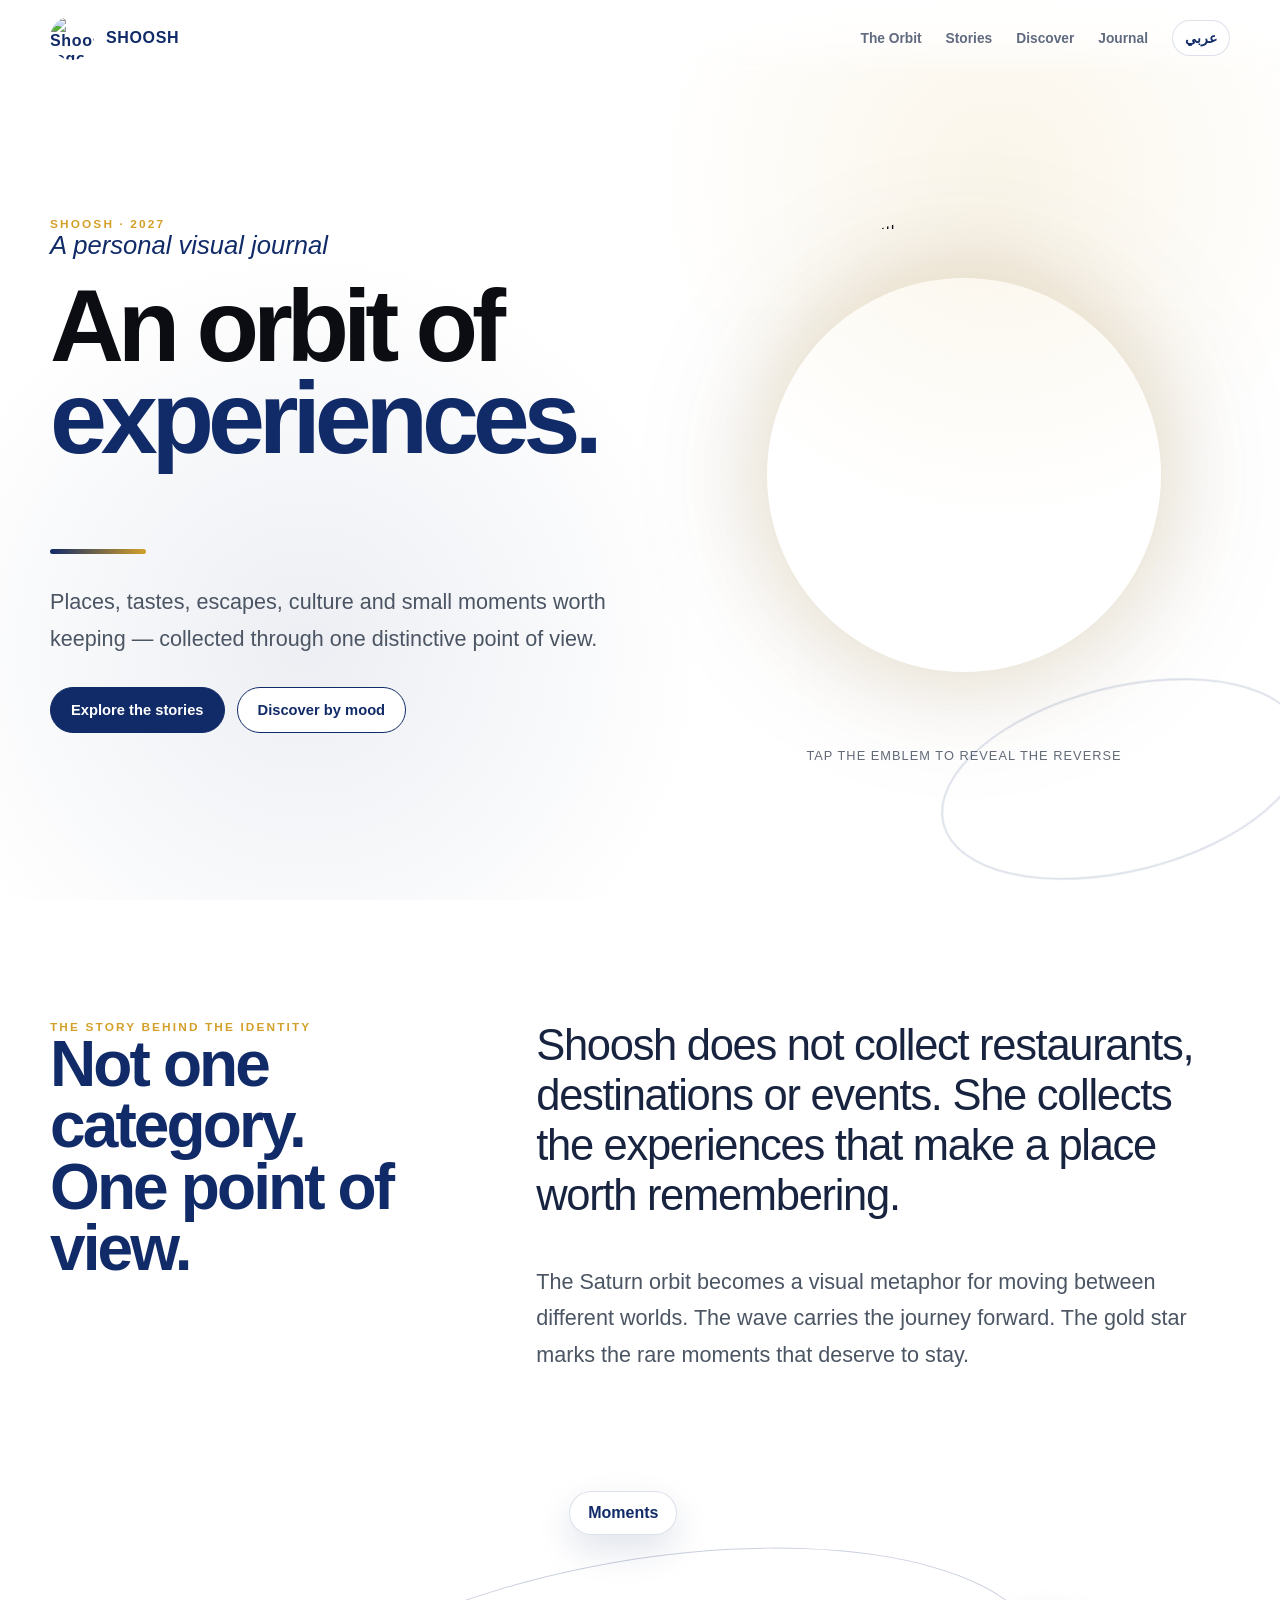
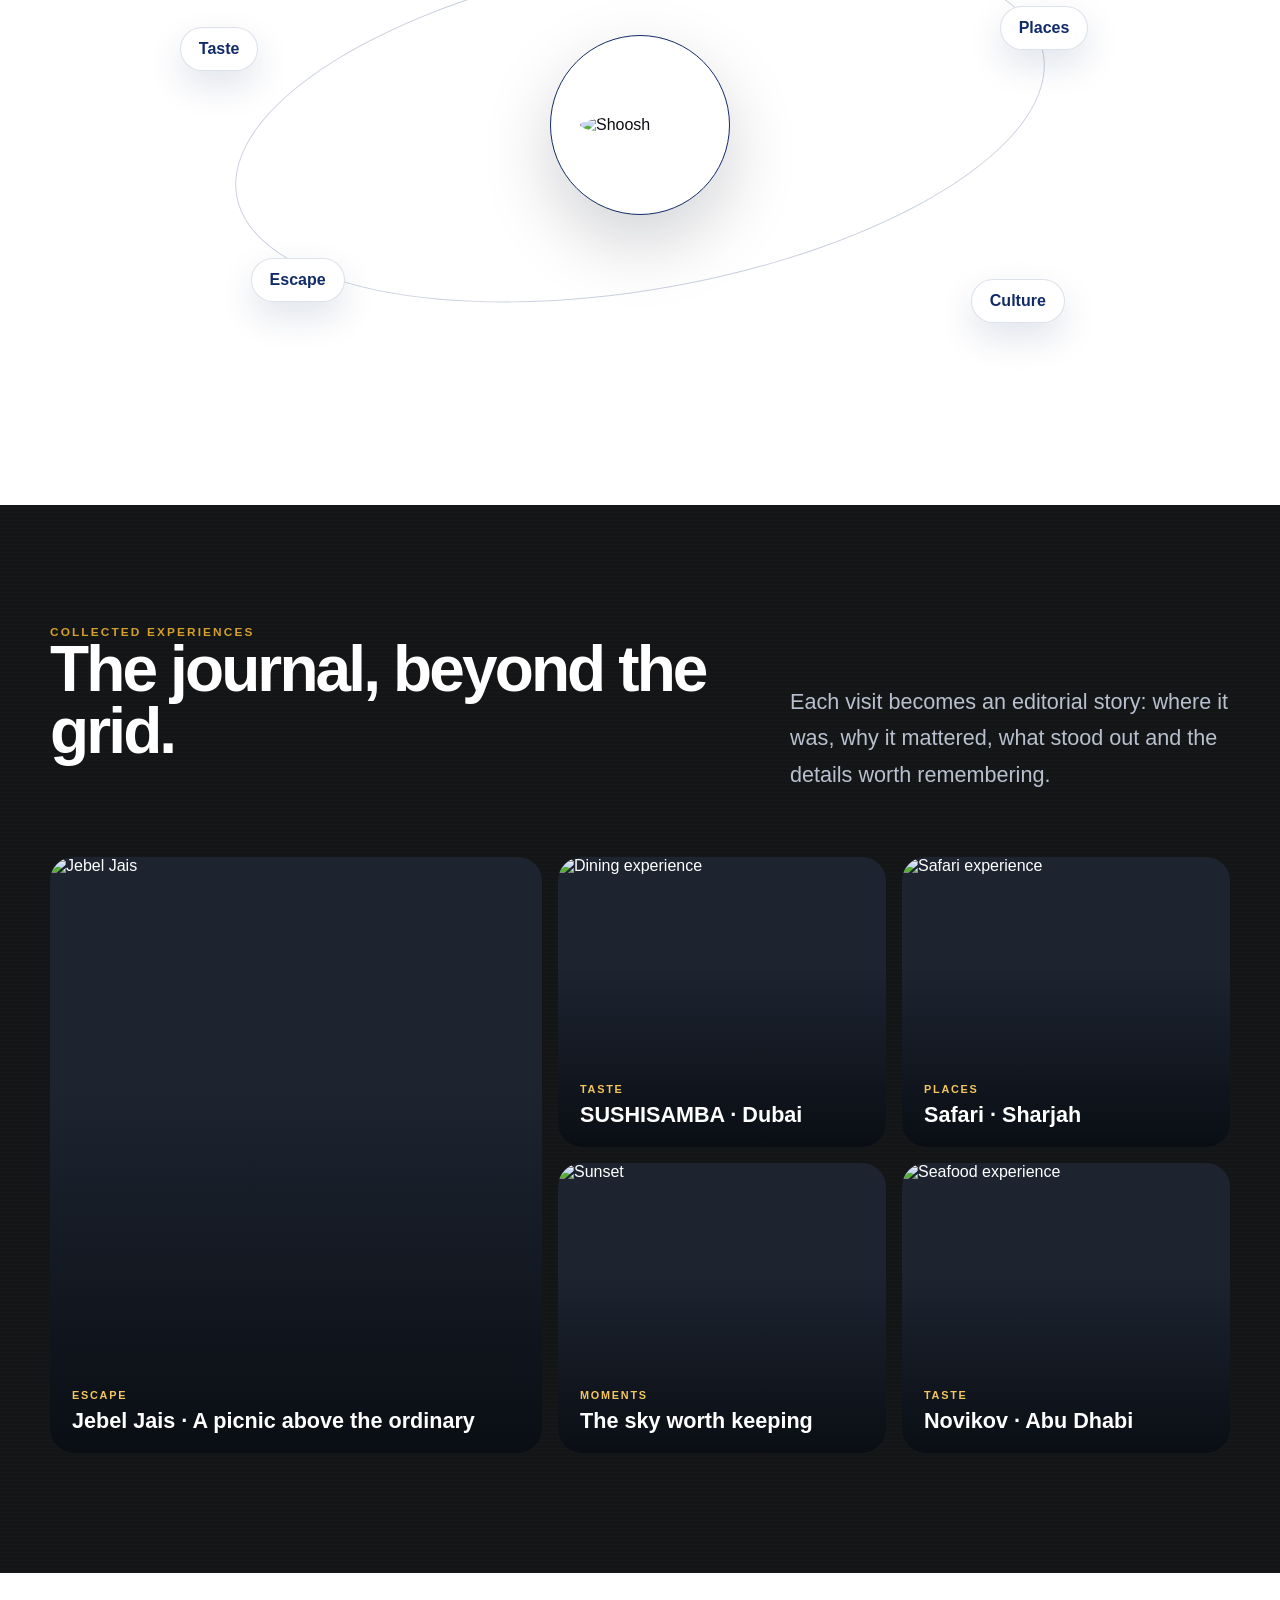
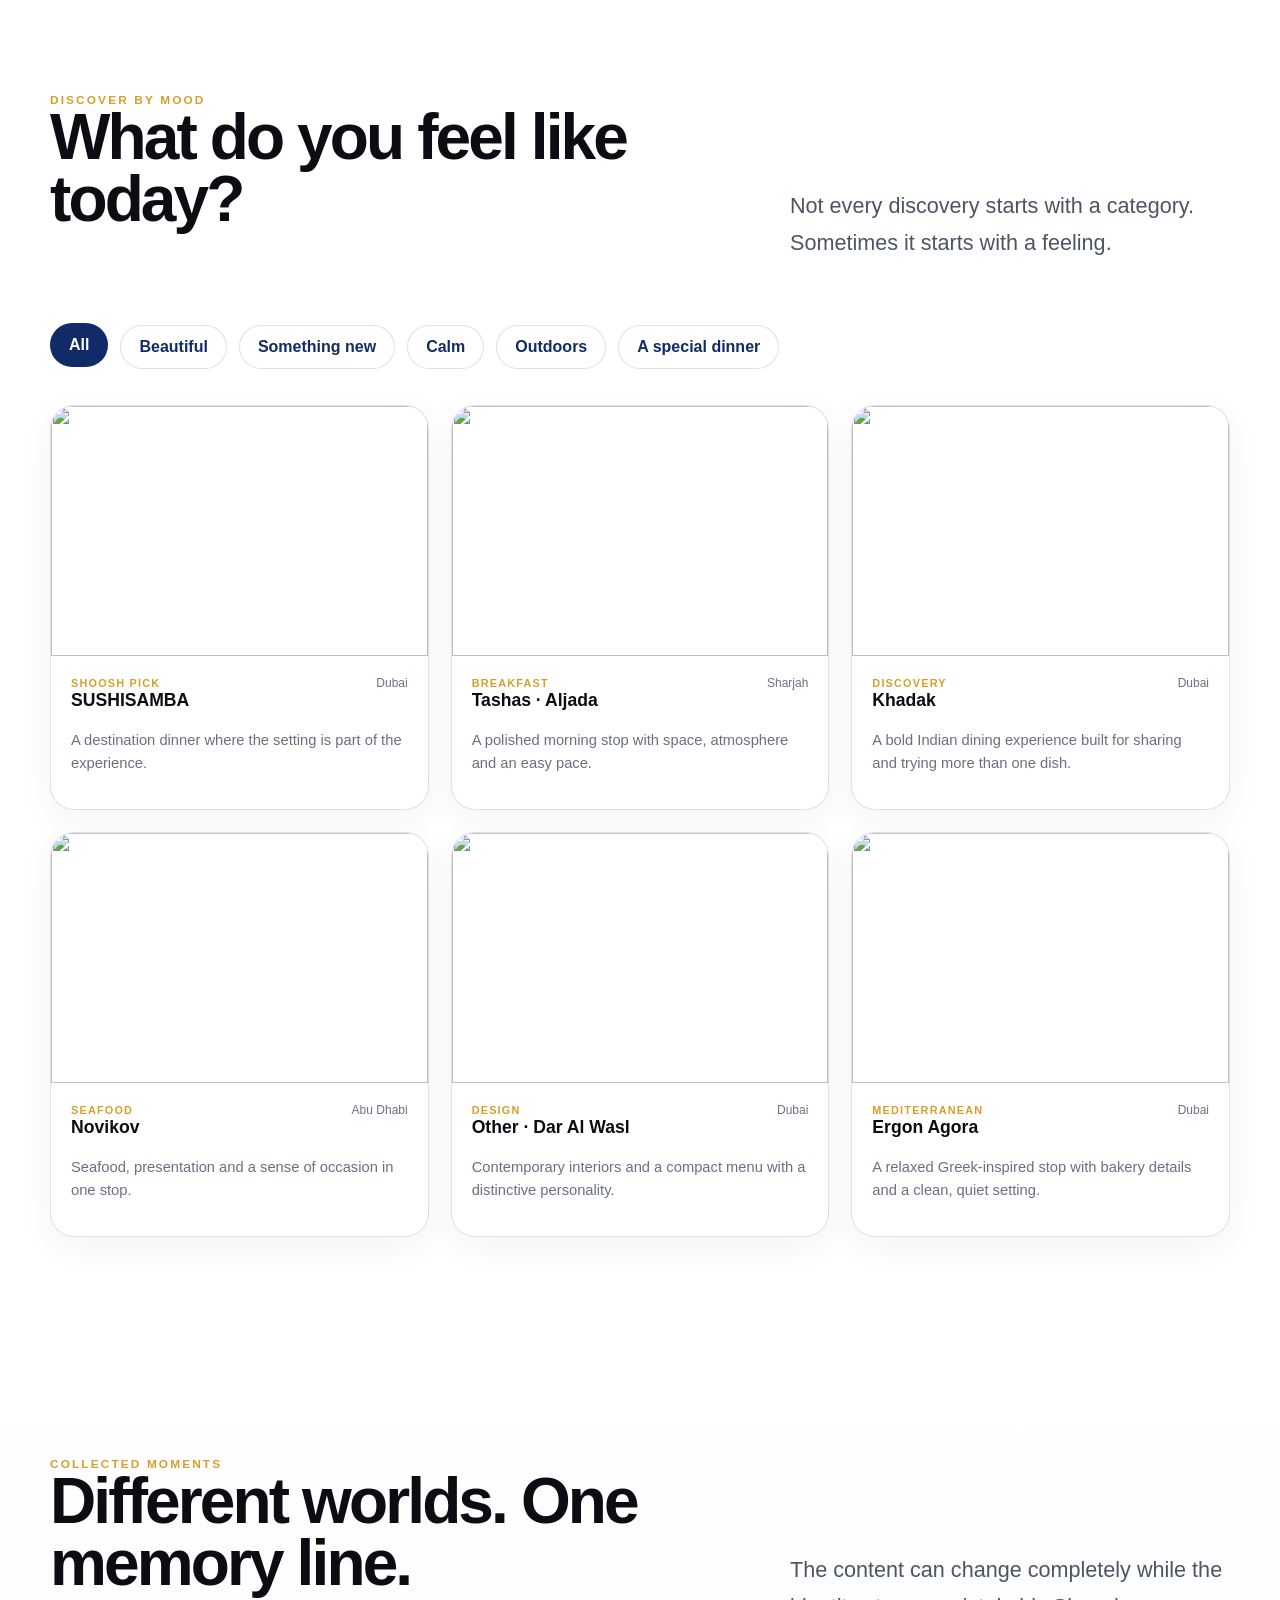
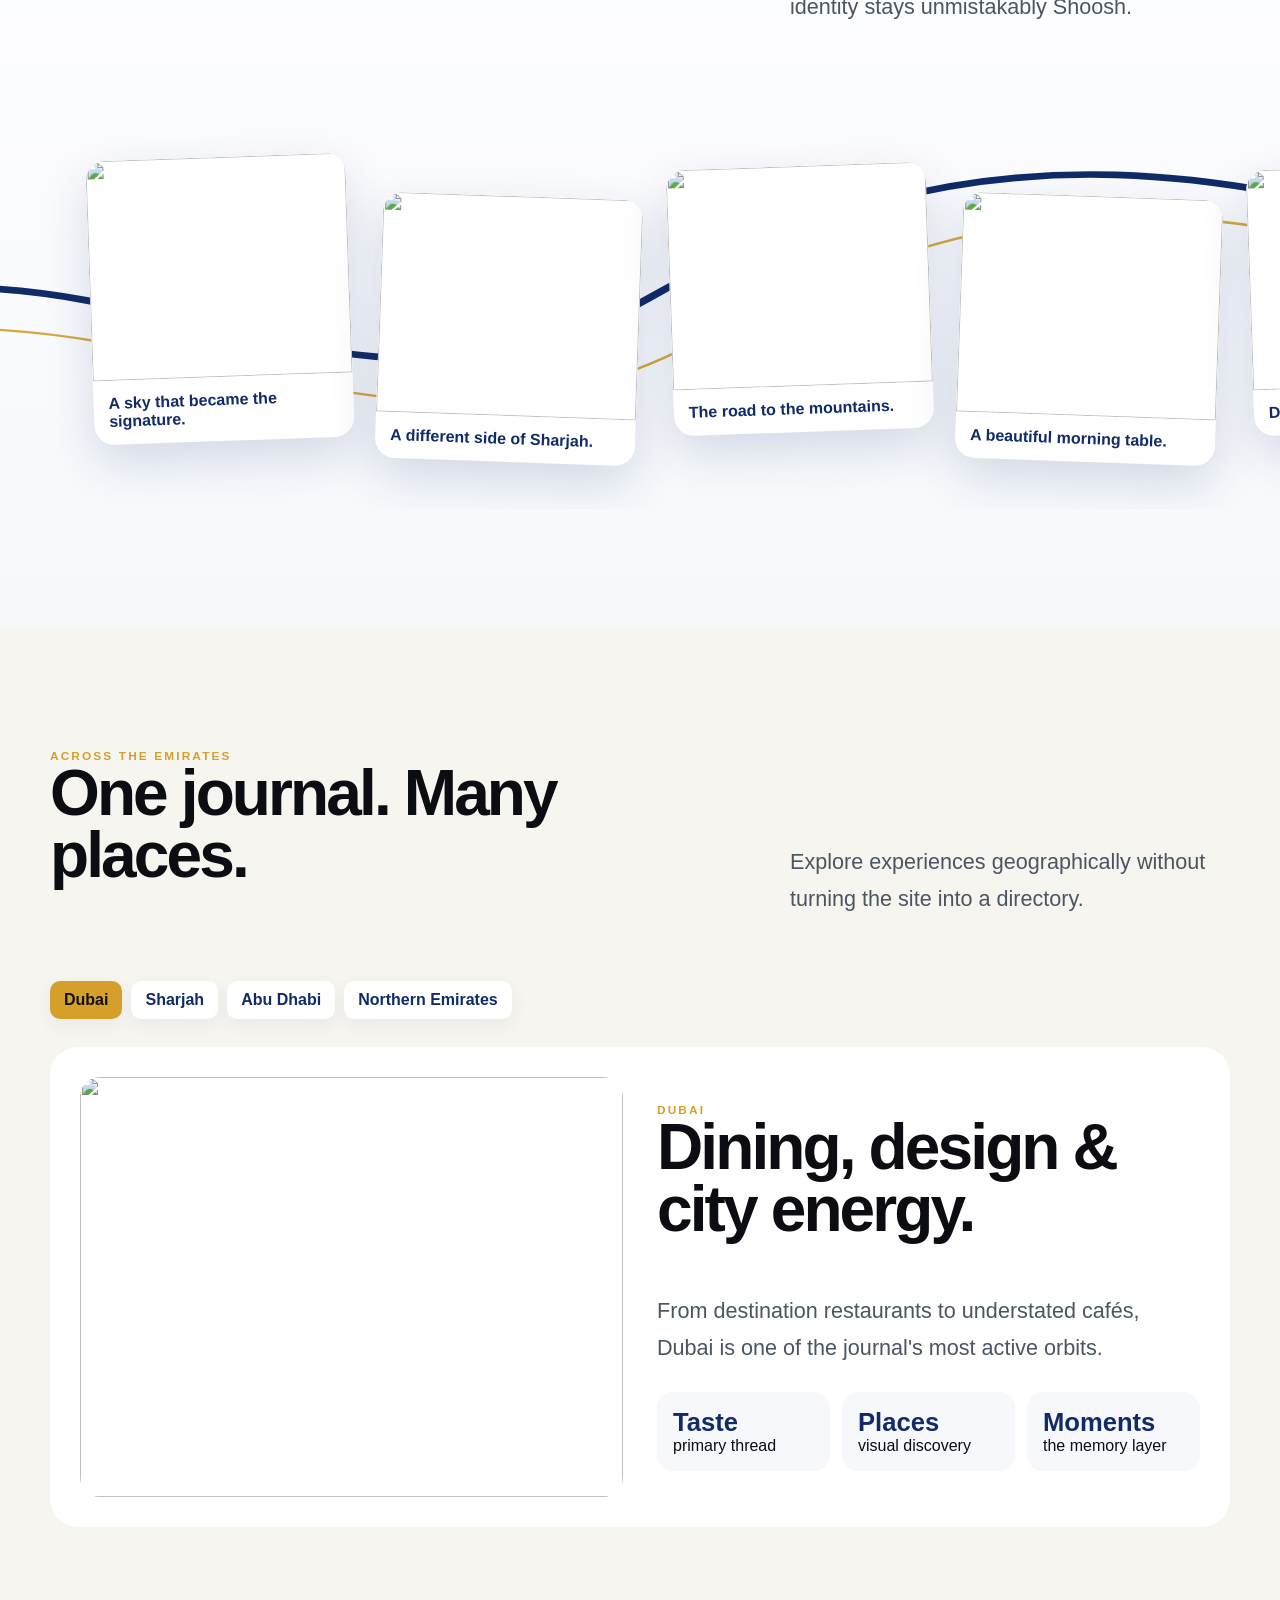
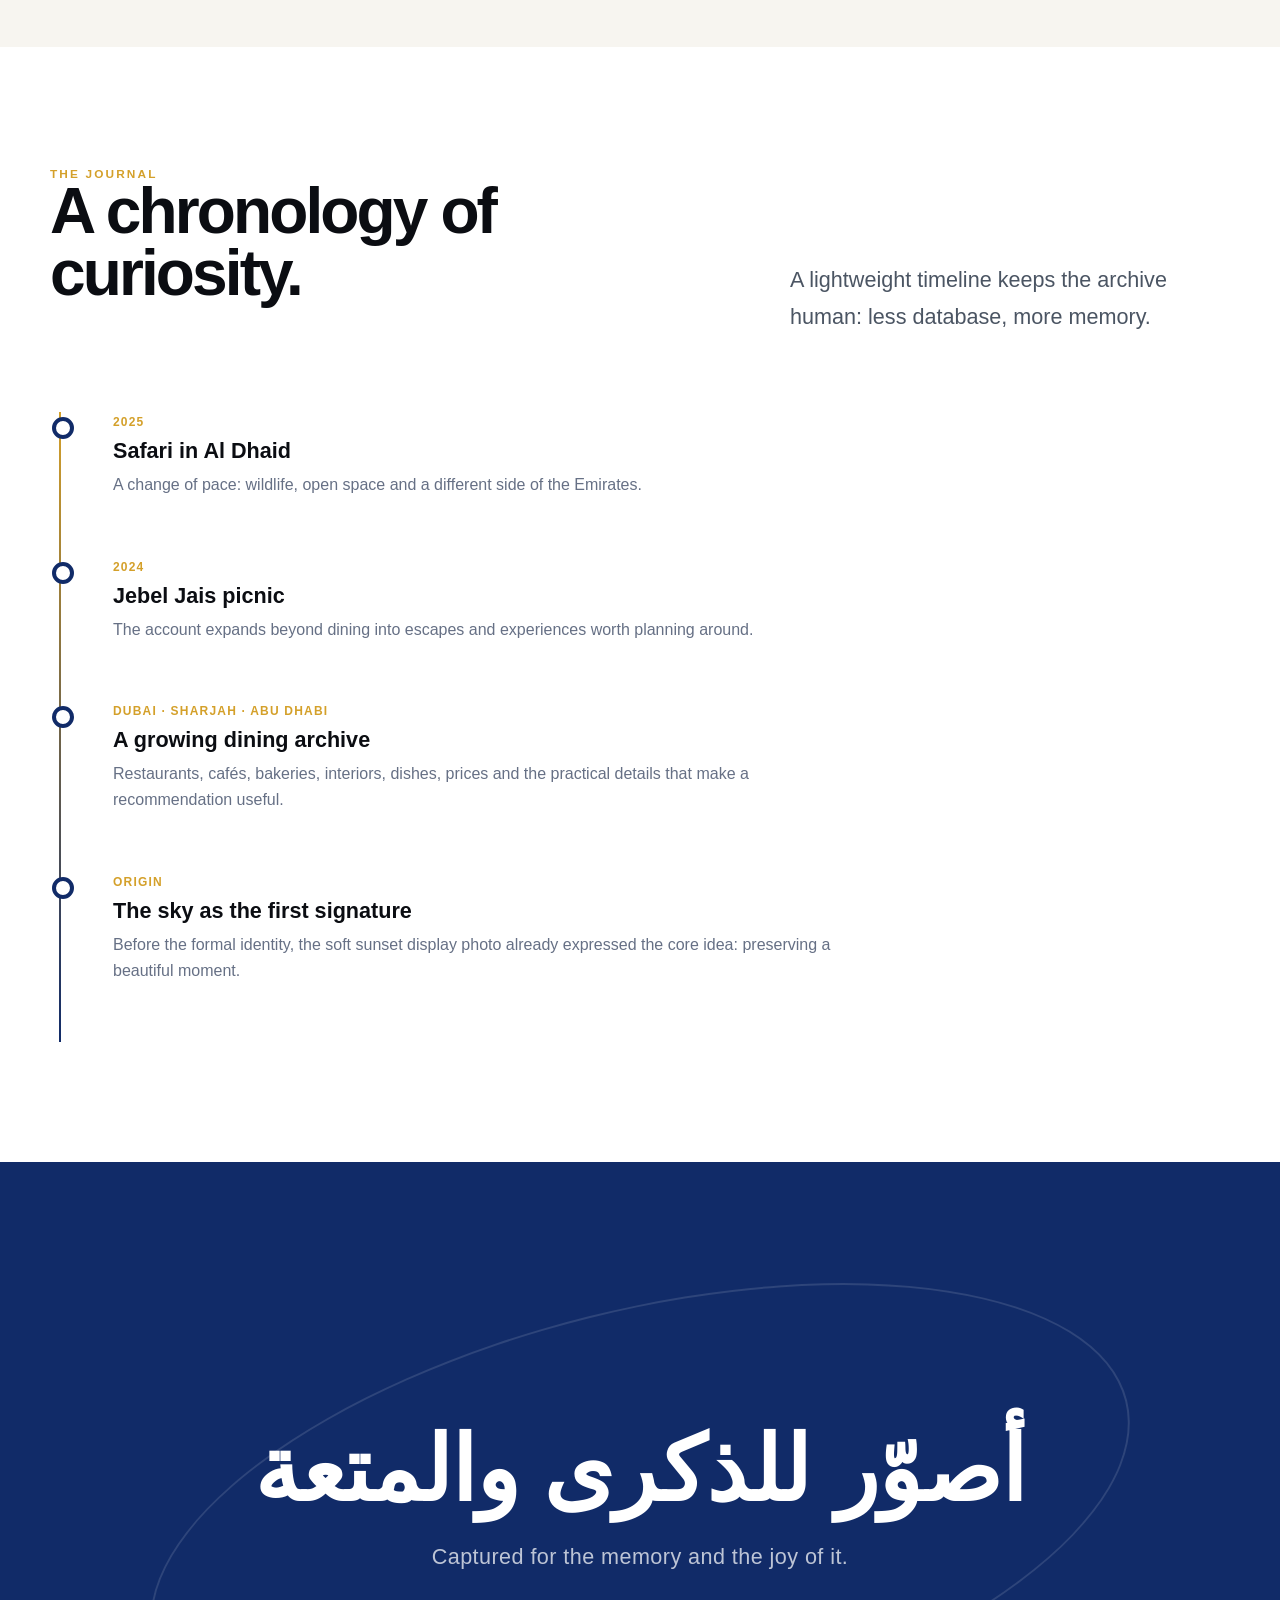
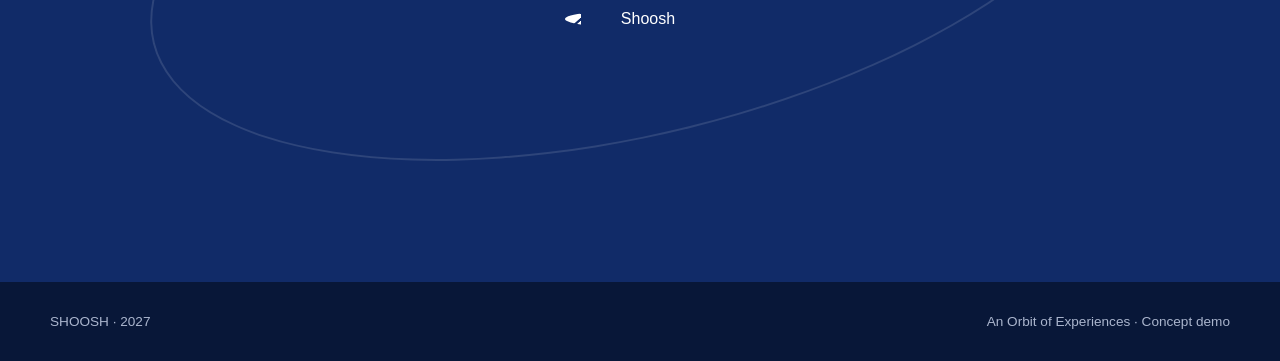
==== index.html @ 2ba85868 "Launch Shoosh 2027 experience website" ====
<!doctype html><html lang="en"><head><meta charset="utf-8"><meta name="viewport" content="width=device-width,initial-scale=1"><meta name="theme-color" content="#112B68"><title>Shoosh — An Orbit of Experiences</title><style>html,body{margin:0;background:#fff;font-family:-apple-system,BlinkMacSystemFont,"Segoe UI",Arial,sans-serif}.loading{min-height:100vh;display:grid;place-items:center;color:#112B68;text-align:center}.mark{width:72px;height:72px;border:3px solid #112B68;border-top-color:#D4A02A;border-radius:50%;margin:auto auto 18px;animation:s 1s linear infinite}@keyframes s{to{transform:rotate(360deg)}}</style></head><body><div class="loading"><div><div class="mark"></div><strong>SHOOSH · 2027</strong></div></div><script>(async()=>{const b='H4sIAHMWgmoC/9V93ZMbx7Xf+/4VbTDM7roGIGbwubPc9SUlKpYjWTde3br3lkrFO8A0gNEOZuCZwS7hvVsVSqJMMzeVSlXe8pByGJuULFqiKFmiHpN/AvuavyTnnO6e6fkAdpfaa1XsEgnMdJ/uPn3O73z0afDmT9xwmCxmnE2Sqb+/cRP/Yr4TjPdqPKgx14v2an4S1fAVd1z4a8oThw0nThTzZK82T0b1fk09Dpwp36sdefx4FkZJjQ3DIOEBNDv23GSy5/Ijb8jr9MXwAi/xHL8eDx2f75kFGsmET3l9GPphpJG5ZprW7S6Nl3iJz/cPJmEYT9j//Y//jd0K2DvRwEtYOGJ37s145PFgyOObN0TLHHWXx8PImyVeGGjUNWKwwnnkJNxloaI58x0gZ7DEiRP8G0g4M/wwnPvJPOLMCVw2DadAKmbHsPwJi2AN0wHMJBg3cM5xssCZ2FEYJicbjNXrA3/Obbmq3fSJZV9r3jLvtG+JR+PQd+1rr7dvNS355HjiJdDvDfqfeOQdhdECHvXe6LzRlI+CQyB0u/m6aYkHuGswWtvsmD3xZDqHNdrXurd7Vl/28r2A29F44GyZPaPdMsxm22iY7W3xNp44bnhsN5nVn91jvSb8QW07hmkZVh9a9mXLyHG9eWxb3dm93Y3TjZ+eDMJ79dj7DTDDHoSRy6M6PDndQIk7ge0Ifb8+4BPnyAsjO54CiyanG4PQXSCnpk409gKbpkhCYR850RYtkYYbOMPDcRTOA1e+IA7RqxFsb33kTD1/Yded2czn9XgBWzg1bsNSD992hgf09Q1oZ9QO+Djk7O/erBm3IpBOI3aCuB7DFo6QVnjEo5EfHtfv2RPPdXmAK8M52nbMfT5EgTopzQX3b3tXTPtas2d2W73TDedEPPCCCVBPdhN+L6m7fBiC2AEVOwgDDrTnSQIkcQ2q5emGNx2fuF4MArmwB344PNydOveEVtlms3n9dKNxHDmzE/[base64]/gli3glq7Q+RaGjmzYUb4sOEDLJaGMRtNGsaCYcxGq1Max2z0lES0B51Ot6XtYc+CzTrdCJwjFP1ZGHskESPvHnd3fwMy7/J7dqcJ8xwloBIREWzuEgNRSmeO6+LETVA91iyoB07CiepjVE+Aqq0kZIMQhGxqkB5bnY6h/mvstLcrnvasbYN2feZEQCHVPzcKZ/WR5wPvQCzn0ZbZBhFDDWnAUrwgldmRz+/tOr43DuqgpNPYHgIZHu1+MI8Tb7SoS0C2cQM4YEJyzEHTxs7MFoxpDGB091xy2MG0AH3WiSPC7XZJvJtt2loah6G6iY1pw4J25QbSZ4ljEuo6zeu74eADgAFgQ2IPES3E4hFo4vyEaTlIo2Lmmvr1u6h++gp66QquWa2W2R5pQzDnJMQ1JAtQXOuUaS/sCU4nfW2i5IKZPxFLsE0QlTj0PZcJvqCYbO9qcnNtNBrtKsnagdbE2jwDdnbgxS5YzhhmNws9WkyZ24X9gJkAsIUE84ADSkGazaPJrmLZOPLcKk6lyhFxH3DziO8qiE4BOif98I0xnC04HqkKDL1o6IP9Tlivf51ZzetS6MGimd2m0bbAqjVzMg/W7/q2cQ4xq32d9SxJTLOlzX6eVqutaBGPdQVGeWdNMrOkR8inOvLiJMcY/KMObIEnCTlN82kQ24hBo4g1duDPVfrRFQpFdIfhbMEasTeuQDMrA7MeYZlogv6M7SVAfFixzxLYBbwo3c2GmpgMWBCclDrmJ0QfURwLNk/[base64]/sh2cRJljqT+kdSWWcTBnTzi9ZYr3on2aTMGyhZDTDHwhmD6fuPxaKsB0+yB4TXByd4uwKucXWPke+B+uSeZOxaFCaDBP26B6wdSrpYBnvCQV7DVCyCcA/cBNxyb1I+82Bt4PtoKiaQVxq6AtdL4kyMgGL/VZC3QUNbuKOY2Dfx/w7K2c1PSrCw6qLuZFai0qdQP54pWY+WaK8B/NVy3OtdZC7D/2qg/sniHNY1rw50Bd3bwjXGtzdtOu8twQoKuUNOdVE2vDbo7ZtvBd+dpgTTf5tAadVzhRhM+q/dEPpVd2hrWpP+jRyfDRUN/bpqpbOuuWqcv/K8FwF4J1dGxBykHUO9nkC6xZafZLDtFqc+fBYFknsrj9lGn6tpbteuddNODMKmSQ2UsUr9NukHoBUm2dVvdQa+/ZnoVIQmMSoG8MCSrxB+jIFY3QRDqJhhv/KrwplnAG0vhtJUKQFXMXNaZorBuwVBCPzcasYwgC/YfJg+6Dh7SBYw+AAXYfMAQNPponsh30K0/QHeUKJIMQqQq+/[base64]/t/LjnVNCy7QGHHeMnKqau1XbXG385cMRnHAgH43rRaSafuQz5TdPaRkMEEqcHN7jJlAaQ/kqdH2GCVKa3aI5MpFAkcAz6w+bQPU3BsI5p59WxPg/cC+QNSOrz4UjbIldTHwXBsJSFybeYaQ3abdkgCaPFJaIyC4OyvvxDtEJLU4/C49i20EsVcUU3o17haeeFnzIJRXdMQ02r08yHQtdM12q3mmqAhg/M4Sc0GZgHsjBglnp7Gees2qlt9GLGhR0miiIbQXQzVKGTAEydtclNEA1tZ4QIfln5rUhzgZYJue0aO4YJGNLPJ7JY17qejlvH04IKMFO4bYnsG/kpQsMtkQ8RKr6jSQadOzQgYNLTql3yaFZmUEv51m7m/4zawy64jQV3LT9cIVVJCUgVz/bILcMOGOdiKBedVGRoNxrTMHQLAW8hzk3j31yozFpCdLH/hfNLAtfK4FwG9CrYL4F8PgelySR4RrGcmxBCgz43HIpBLxAxa2aQPvkUcaCzi8IT8eGFoUBg7BZYtBHAOyUEBSgBkXP4dr7yF1N3OgtaccHMNvNmtmm0mkYPU1UduSaZPaxeehfxfZWnI/qTpuewSIOTivgO2UhnP2r7JRjjc9DjvFCej/8ko+UUGBCceb5f1stiKHRxPTVTPc0pU4NPPTxPzJ2sdPSgZqfX6ncls2bKGHb7PbNvFpzsTqcq7QP93hNb/37KHWFkNxrHzhH4N4XggsJGq7k+Q4aiAxFxF2LiIS6DKA2d4MiJK2ySSo0T1bJDonVm8dFq39WEgDtnYwhqMS7blYdEjSmfItYNnciN12QzLnJEQL6BYgolgXpaZoNiQHE6OQDGiAlK50WfhG2DvAwOwQlOGxe2QTY/QassyFjdTBHE54JeFzanFFI0CRBZu1/lIHe3S5hQduAt6b+LudlBMgFn0/PdLXTTtkvZpC1qzzTlR+5lBHJqbp2v5rKX6x3lk6Po95/vuKNoS72KT3J41xt1RigmCUhEOWO7sypha9OhtuyYzQhlwiwf95haKNW8iCk7x0jlNrYrrV1pX5vdbTG/lRYrd9xsmmaGPnXw6rh/IS8Vkwgyg9BacUq1Iq5Lpbev6ZXMgufmoQtL+zxhqVANkp8k8obxqxlbzXGh3IPV0Wie6IeoxY3vFnxpkLf+aABBnejL4iQKg+IZve6PdaOCmUjlOfGmPJ+jypIg2VQ7nYy3dULHlpi86n6xuI96ojaIo2PpvDYVJK03DZqw6UcoZOyCpDJm0U0Pxl9URKIffPelmGD/[base64]/reaq9z/CPwcx0+rIprVwZ1FGSw9gup10nyGINEAzzqtrdCoSBf8PSqkjBK/9j6juEavSnvXmYRTp1RwdprrJfL1Ru5RWg6Qf1y09pHw/G14XaCZWRvdljRT0yIyG8K2VHZMtZY6krMs+uyUukijsG4gNAdVvVaOQsAP7P2bKXc9ZyuzJDsIENt4OKjXxuQdcqYzULK3wLuVzhH11k7CNTxt90hb4b2WGDzHyyrkADs5CnpuTvSU6bndfLrOpC5pAmLtkNQ0fwhTWsFpma10Zi/YWgwn+13hOl9w3aU1d89bsyhRvNAKT7UJ5vPH5Ippi8+fD7X186G2mpB22qJCm/SdOiWQpwGtVu6QQNTkWW39iEA7B+jnTgis7EVTPyBo9QXt7nUaMS+gqZfalxNa6WG3mmrOymlez75KvJXsO924eUPWMt+8IcvCEdXgL9C2feh+E0I6BnYpjvdqSIFRBWBtn8qcbjrqFRXY1dgk4qO92jVYZW3/JsyZxdFwrwYteBLfgO93m+Zds7+z0+mafadl8cYHs3GNOX5Ws+2H4xD6oh7sH/z8nXcOfg4zxC83bzhyUG1GChLkfGhGcg602TXmOolT98x+QI2prry2/+6EixLzlKjeE+XW43Gx74F8vC8/VPYF/lKUU+z8unq+rz5Vdv8gnEeB4xd7/0I+3pcf9L6isFgxBCsBa8xzxafbSQDcBWtU950B94HJx14ynNC1gDmgXW1/+XL5fPn07NHNG4KOZPEN4DHtvvhw8wZJw8bNqeMFRJ12eOOmVE01OqJwrVJqUnyulTcxKxETFjjbTK2RLGiuSaFg//tbZjWtXjrTYvvYG+e4iIMcwLP9WwwrlULgIjvy4jn89YFiqk5qYhZ7v4u3D6B/kN0kEGLKszsKjVRYJ2ZKijBdXyvaW5Bx0VS1mqVbCGpYmvpb+HD/by9ycyGeOr5fuL9wyPkM0IVuRAA+YIE7d1kyAddtPGFgRLHSJfECSkQwymPg+vD+ByxpVsVgrKFLdyoHBUnAZNlabZ1KAYE792bgLAIv5AeYEWdxSb2K1KnGrbZW5YD422HoZurGBguGxwO66mQbrn/U15j6BetEMy1ywz1dIY7YRuil+ERXWfZqr/ne8JDhkRaIoM7NInmsrFoFqdbdne6Ij9qD9k57xypDKp4j+TAQ49OBz6eFWa4YjKWFWdBea4AFSLX9TPXyK163fCoUym8SPP0lPtx/FyAC917MEBki+E0P8WMU85XEs3qg3NLKICbRCoGsAFzyq9ghYTmqYKwCvMjbrBQLJTFVKKZzgYa7o+DtXakBCzbgEwhIiQMQsAYgMQvJ8olV6i/BCbhJ2jwER2CM3tfNQbT/TlBW6Ym1WlYLoq5jE1UTlWf/[base64]/dCf7FV27c6m7IDKumdsrmv27aO0QI+Cvi5CwyiSE4VQG9CJEWmUid8jagrGivy9CpF0m8pqw1LV9+eEiZDplMm8LMantyw8/DPcYVu8I8FOW+oLwl6upqRCyc9FPjpfi32upd8L1q58VuCd7SuR7V2ma4xugoYtQQif6nFV4txofJF2BEHcccJexglrDhoBBMI2NAB9EaQs7Bh8NYBqQwAGIO54s8PPUwUwdd/EBKDM0DV0WzhPy0nBuLoCL58frsGyFbmeBuRb5RImHFdB6E0bRd7ox1XrbumvtdE2Tc8tp9Uea3v6CQ9DAfuF4cd6KZeUp+efgKOU4Cd+rdObmpLWfkUZPXrjIhT1Y/K03DLwheez0iTmD8Ej4iGEEwTI4mJm73dpX/ojkw3q+rOdI+26rZe7sWK0d1+w2NY687gVoATLRfGXGlEEN2XLwdwc/f/Pg1tu3byFbXp8PHO+q19a52+oNrR2z51rdlr62A2cEoeJVrK0KbXF11dssxgXvQYwP6z6YONEHzuRfaXO7d0ftnjPs99p98Jh1Bsyx2OCVV10NybDu8ooPF9LRO1zkA7SrXmvvbm/Q6Q56pjVojvr6WrkzQjj6V5PkX4KvdBge4XbeGszZ6xNnsEaUX9lXT4O/v5a9UgOmBqscYFbYKtVLGqu/J+cuZItwzkYcgND3DtHLc53Fzy5lqxRdYazQ+8dYCeswxPMF+ZiYBvBAyJwsLmAHIKSY+4/RUuUb4YwuYoSoqlAxkXaDntRWpKbwJROlDnIN4tAJJNbPZ7yw5S14tg9/5BNTlUQL1AbcmSfeaF6meTt9s59+vDz9gB+XKP+SY2YKWTpB+wBNLk936PjTEuHX8OE+/nl5guBquGEYxSWi76gX++rT5YnjFRrPKfP4QD4Hqy2bgDAGAeY7KzKMG+XYUxwJCHmCb/FKBwfr65Tw0SRI+tKZsVQOcDsubenzsKeqGMtPRapbT/FhIWIaC4PncqjsmN5IZvcBPoSNl5au7AcIzJzpbIZhD+bxxEMea9G05LP0RSmTxhMs/GfgZM2AeRj+5wNrUvELmptV7EaxzXi9is/9uyOr5/a6vY45GuxcIZ9vR9w5HIHtWcvlokeh+AxGa+KQC3rL/8BxnWpui1bkiIa+F084/jxMRJ4g2MmZwE06rDaYk0zDeEZbgG4+BgtOvGD48iq4DaKs9GoVq3fujnojizfd9mjYb10hq5WlW7yCQP/7CXD3sJq94h2yd4BZkTcD13NImvOuNhvMAXsoEQPbgWGSCKSiBX6civQxdJTZ7MlVsLuEJZd2tH4wjghHbS3LNQerwHbphVXzXb5MxzAYXWkOEgEnJL6AIeAUI3KEw6ET43NPsBgl/ypYfBGYNpt3zc5wNAQIsQbt3lXKNI+9cfAKAv0OIGlEQZoTAXiwv3div5rN1BITGwEe0YaRg9W1mEfzwPBKLg/DKSBEwiBwmCs3LHciI4+svGRx9Zi9jvHm3Zbb7rcd3u83h50rZPzbmEPhUeQE3HkV/t+JxiCLt8CZXQHa1ABBBQu87gFk/7uI88O6F8QzL+KuhtwD55B8ZpmNkTsCvnZgsF/PPZ4oQ7qa9ZeJX/Qa/urD0qoghdExPXBP1tlgIYGJlQBakHNu8CKqtCtybdN8yGqVO8nI5fVSzhtPF2T1Nx7BlHJta6IX0S1Lxcu6L4hSAvxdumDMSTF8nnAfAuWJ5/PccQglxWM2D6agKs6hM4BWwu9SsUu2LzqPs9sLinnx0ZhORm6H9/ZqdJ+i3WyydrtZY+pnHm7RpfFfITaCGQYElCfrogASIuFozjNfdeaAYIEH+3a902RWt8leY5aFv1xhsDb83TbhQ7ffpIcHzATfk3XhkdmBYa0WDAt+tq/GwSrkQ579aJ58IEp59mq92o2KcYF4q0njwgzMVsfA5bB2Bz70LJxThwbu4aWhDo5swsPeqpHFb9YVR7YanRqTxXJ7tcaOmgiI/9G4ImDUrllUHkWIBpdO3EjUyUuWSSHI4UKcpAz40JlKrxgAH898UFTLJ5gXns3KPFrlbCxy1lPlwRJUNKrSL/1hM1mZv62cSUvoWhQCtuDB8wTPnOZg9AEZf9g8zvPx8/[base64]/XP3Xec3785Wj8EiWXR0G6zfkCMnyL2cFCoxU1X4W6q1wZYpG9qH+YqKF5vDkFRbtMhkWX68pqlFTA0zHewjq2dKfyHUGo03apu4JCRUUHqOH/lqGlYjzg0XghZHplxUBGit9LavtvROE0l23RihoQR+eBCz56Qr80O3RG/+fT2BDnN5h9wXhJJl+kdm3GgHhxIqVRVB/EhRKGHOBRpadWk1H1Hh1turAkkrFmmpQXT8vnL6IbtJP1WlgRBovPOduXGdHKznzWDwkNZYGFW0wqXHrQlnbisn5UaEnmTnqrzgKzklWjripqeuVjClXX+deyAnK8XFVRrsyxYAHkO1XiCN438DH0w/EC5XY4h1g1FrHnJcyAJCpMwS2IDsaTRNyUYerWAZ17CQvlRMMJqsJkPnUCm/kcLBcSGzgxN0R6R2zc+YZAEq+uI6U7VumpGbbFarYO/ro0fCwc1yVmei7pBRjmAzx7bkXAmZgzwTeKWvBHpvE3aMC6+a7vjWAB4YwHIkcoA8yyM6jbaS3UvPgi2isWAdqmnbeLw/SqNVgzISnOcIgeIZptmGusyilkRo4Ms6w8pbXo1l34UICbAbV16G7Q5RcjkDM7Ci4cI1ausoUbMAZxx4HlXKVQVS22BYv9lV6YplCb0gEeVtWmWRqDEor4CIByKJeN2zWLEMCHiGMye6BXqkVYMQLI5AqLMY85eLqXZka+ds0bY/X9O/T3Cka0s8NlR+jWyAPTlAU+Vexoz/BQbKSKcPHKE6xKRdqG8MvCEVChU3L1y3hsNgnRT/PRbixQFMAuxlxwZ4jUgIRjqyia9iTn9SNwF1lyGZhN772VsFVc9GOUUclhqN5IXPSr7S8fL785e3j2X5fP2dnHZx8vvzz7aPn87Hfs7OHyCTx4sPxs+XL56SofKcAjuhmy1qX8tGZllKR8EBKUeklDJ/JqdXSVnLl5A4vzkUPywoecnPiWT8wJs6Nfssjq6bVMnCYfisqK3+bH7q+F8GmGRYvTMJ+uuyF60+7Rr/XvbwzDIE6oxnjPDYdzkoIxT+74HD/eXrzpbm3i283t3Q36WUzHde9gpehbHng04L/Ba6yd3jS2tvf2qQWtDV83knA89vnWpvwpzc3t1UQg9I1hvkd80+B7+3gfyhttFchhWgqjY50gSBRGLOJX7HEp0R71gjXcRsgDQX/Nx9vVv4L92do22L29LQ408dE/1KMGXgjavhE1KJFSb3QMtsga/CM0SMIZvhd3fqCBGAlGoDxgI72XuPdP6qcy/83JvZ+a1in9roN49g/wrL74qdmkh/+0u3F6DiPAhCMnkKUnwIefXIQRlZPa3NzFseQ2e+Eenlu9iXAq5fWdASXVoi0e7+2DuYNeWGq3xcXIvOHFWfNgvA3EsZIt0WYDa9jaDEFCTreNE3Rc4wn+8woN4AEMnUrVr+fgXB7Qb/qH0S3f39qUFz03t7NR/b19L2yEYlLwFSVmLQlMpGsEBkmwt48/v7tWTFG8LkMUSGrrjUhOtzZFyIBCjQMW+KFeZoI52sNmqMqAMA1xfL97zkTAcGnzwHwd6BjWLstk50+2Rnt7e5sQwG/+8z/TC0WfDhgaXjD05xAsbY22kZOn25ksUEj1OrTeQ27IyNs+AeCzzwsbDbo0YdfWBnXQCuI1u/ZXiddqxtR+ryYKoIyaLHszaqoS7P1T/DXwNENQscqKJKJa5Wt+CNKIU50AOQNcSRd/[base64]/fWYl5yPuK5eynIvJekyETP3qcf5ZfJqgZ6Xm4DdmqXZcmlBm7Da/JfEip0l+0oTM61cxu0reo9vCm+hm849ntT05haxrT1frpkMDeGB4wqDO02pu957xfQM06w7iEG7OSBfbKhbrQKcRKXW43sqioojqzmN7QrqHaqufRYXim1a+qSqbEh70ratZV3JWtGeiPS3rzQjchNQ11jtGs/yjXGmpFdOLRrFRcOqQFeGswYpGo64ZW8qgacvsBVNeChfqtLbM/KW101I7vCZdcueIVLdqKbV3btx715JeciNvf/tztVNSO7ZGQrW65dGrJTu65dArJTM6hf6gGjLW/3GPolHTt1CIyN/HUX6FB13aVm6HdbBEtX3m1JGwv2/0gXVsB6qcseGW9UcXjK1vRuQMbUrHBeY5N2/YNAaNX1D9lSZOjsWukGgXp/[base64]/Qe0skuCVlRnUpiWmWF0zQS3aJGwrqhmoRQfYUllnAOzNDu2BTPnQvmaoE3rQ0FUn9NRI2oCrPHYHJxHna1dEPIY8P7Rr+fND9QJYWzzlU6+Ao8WjOOBD/tgqZ/hqhn5GhdxedUaVthTMuMKDJ7BWZmpltEAan8/ElK7q+AdIAvdKpzb4eCb4cuWHNEC7hYuoPkLBtzDyj3Jigv4lnneA9IvzDyNpZwa9+owD28zQIv5IRxo1QyS9gaMXS5nXNk6NDSfKRXXy7OGL5ZPl83xgR28+XH6z/KYQ28GLj5afLb8+u5+P7qjDo7OHZw/OHgG5z/QwT3/Olk+B6nP48ilbfr388/Ib/JiL99SMGPT5REZ8SB6G/RyfL59WBX3Lx9APJgddcLTll/DlQxrx7CH0eQb95Zc/4fOz+zABaPjx8tnyOzGxb5bfw1ye48Q+W76A/56dfciA7Cf4/enZh2e/o8Bw+dnZf1l+DiO8FBPEP5bf4SDp2uhYBwh/QVOhpX9VCBDhPQwBvAROMp3baZCYcZoBqRfLp0xu11fQ93M9ZITvf1l+v/yWLV9Cg99RO+DtS8HEj2FJ/0vwG/s/hLn/VjT5n8D+56VYMp0MdPgzfJTT+y0shXZKDyZxz3EdDNj5R2KoWPfyUworgWsf6/xRrwvR5fIFvPgaZ/oEWS14Kxf7LfR4efYA9+GhtgCxY+mz+7hYmgzt8X2Y/7fL/85o/BzFTIbkV9gsevYSW9KQwPUnuOefL78gcXhy9p9wY0VnOrfLB6TQCEXlIS1VSi7s0TMk+Ae5HyROtB/I1UwD6CzwGXz5iJ6DonyCmygPBZHen2GKuL5Pl/+C7MORHmRTBV7IfZUi/mk2JnwTKvEAugra+JWRTD3CSSKNT4g5ksaXwNinQlQyKrqKiB5PYJXPVR/JwUp9KQS/cktJMwsxsDZd0OBCLCzkD7j0cPm0GBFTx1Sji4Fxfv4V8bEmDzD4M5Cch9D202KEXEQ35Ohj2MeXqOIIAqBuT8Umio35BHiMsANtixE0LBD27ysiJMFGyY/kutK+z0g0HglZsZG1KB9CPmkOxM4nyFBtC/A57bPY0Ucob89BIP9F4OITtW33oSeArxQm2kekD62/x05PCDCfyYbfoQSB1uUDcSV0eiiebbAWjetbq0fk+t7kgnKYx1cw3qeoyw9RrITovIQlgvQV4nLAD5wjAi8YPYl++P1DtZMiRId2yK7fr5TXqnD9PBguBO/6hjwHUJbNSXaW/6MYvmf4SUKR6rAcE4WaJgcK9xh3gFAWge0xtHxEckDwlDVB3EfJ00N5mgEMUIrnUfdRArRwnrDh9wr9vtADekLdL5Z/LAb1sEVSXv5MIv15IbqHXfua2K5MYS68z94KYIfV49L+BMIIWvB0+awEy18tf0+rFoqnQB1UGKxOLtan/k+QAmwyrPNDZOED4DfKNYwjVy/s1mP4+lBIxwswdh8rYirWzwZh8PoTYg/SIO0k2/eAoPGFaPIxyYgQw4/ECBkBmM9Hyz8pDwdMFUhfIfiHztCIHBTpNT1TNgMogWTD+GgW0T59ePaf8ekfSD5hBtJc6RPKpQRgJt/Q0qE/2iu08o8YqdcTNE0IFOg6/VFYBs0v+lJMJvXbhEX/C7Izlx/QmYWij2L6iegghUjYQR2FyNg9BYJfKUctmyZ5EI/O7lfkCjTzlEfwXMZghVFtgIuDftOXpHHPNQ+mkEHAWQjfUmws4uJDNJAIH+QBfC9squA8yiqZ6ZzZFT6k7k1p/[base64]/9QAMJJF4IT+UB6q6Q/PvLv6AEFJMgQotUS1jHfdRW3Ppn5Jh9lwtN0Kd/qhzyP4BuvxDwINzhxzDnr7G7reulgkx0YxCbXuKuk34JKyjCgQ9paomZ8wky+/SlMGmUTREqS0qbNfgD6gBSt4UVeiJgSgFvajwE2sAIoHtkS+BdWec+zm+/TLqkrg3qFzL4c9xomXlBKAFKLxR3BKI/TT1DRBIEj6L7KdiKQRCB5TMZGOUD39Xxj66g8BF2kySR3O4nMnOTbQxO4zPC9AdoeUpE5URkSkcL4kjg0FX/LVks4hWKwld5tNeNEhrmbwmHPhRfXqi49mHeh32JwCLgSI/[base64]/2iOrPNp1o0xb0tbIO9UEO00i7rW2F/zqAog1kf7YZJT4Q95MoT331/PV6idws1c9aA7k7wRjPkzbPqXl7Ly12fb9QGHgiSi8O97ifVoNgu11vtCXrMd7Dwd9/7/D9bQaN6ATs5+++/dZe8TUVReJ/N2+oQtibN+Tvrd+YJFN///8BTlg1f8eLAAA=';const bytes=Uint8Array.from(atob(b),c=>c.charCodeAt(0));const html=await new Response(new Blob([bytes]).stream().pipeThrough(new DecompressionStream('gzip'))).text();document.open();document.write(html);document.close()})().catch(e=>{document.body.innerHTML='<div class="loading"><div><strong>Unable to load the experience.</strong><p>Please use a current browser.</p></div></div>'})</script><noscript><div class="loading"><strong>JavaScript is required to view this experience.</strong></div></noscript></body></html>
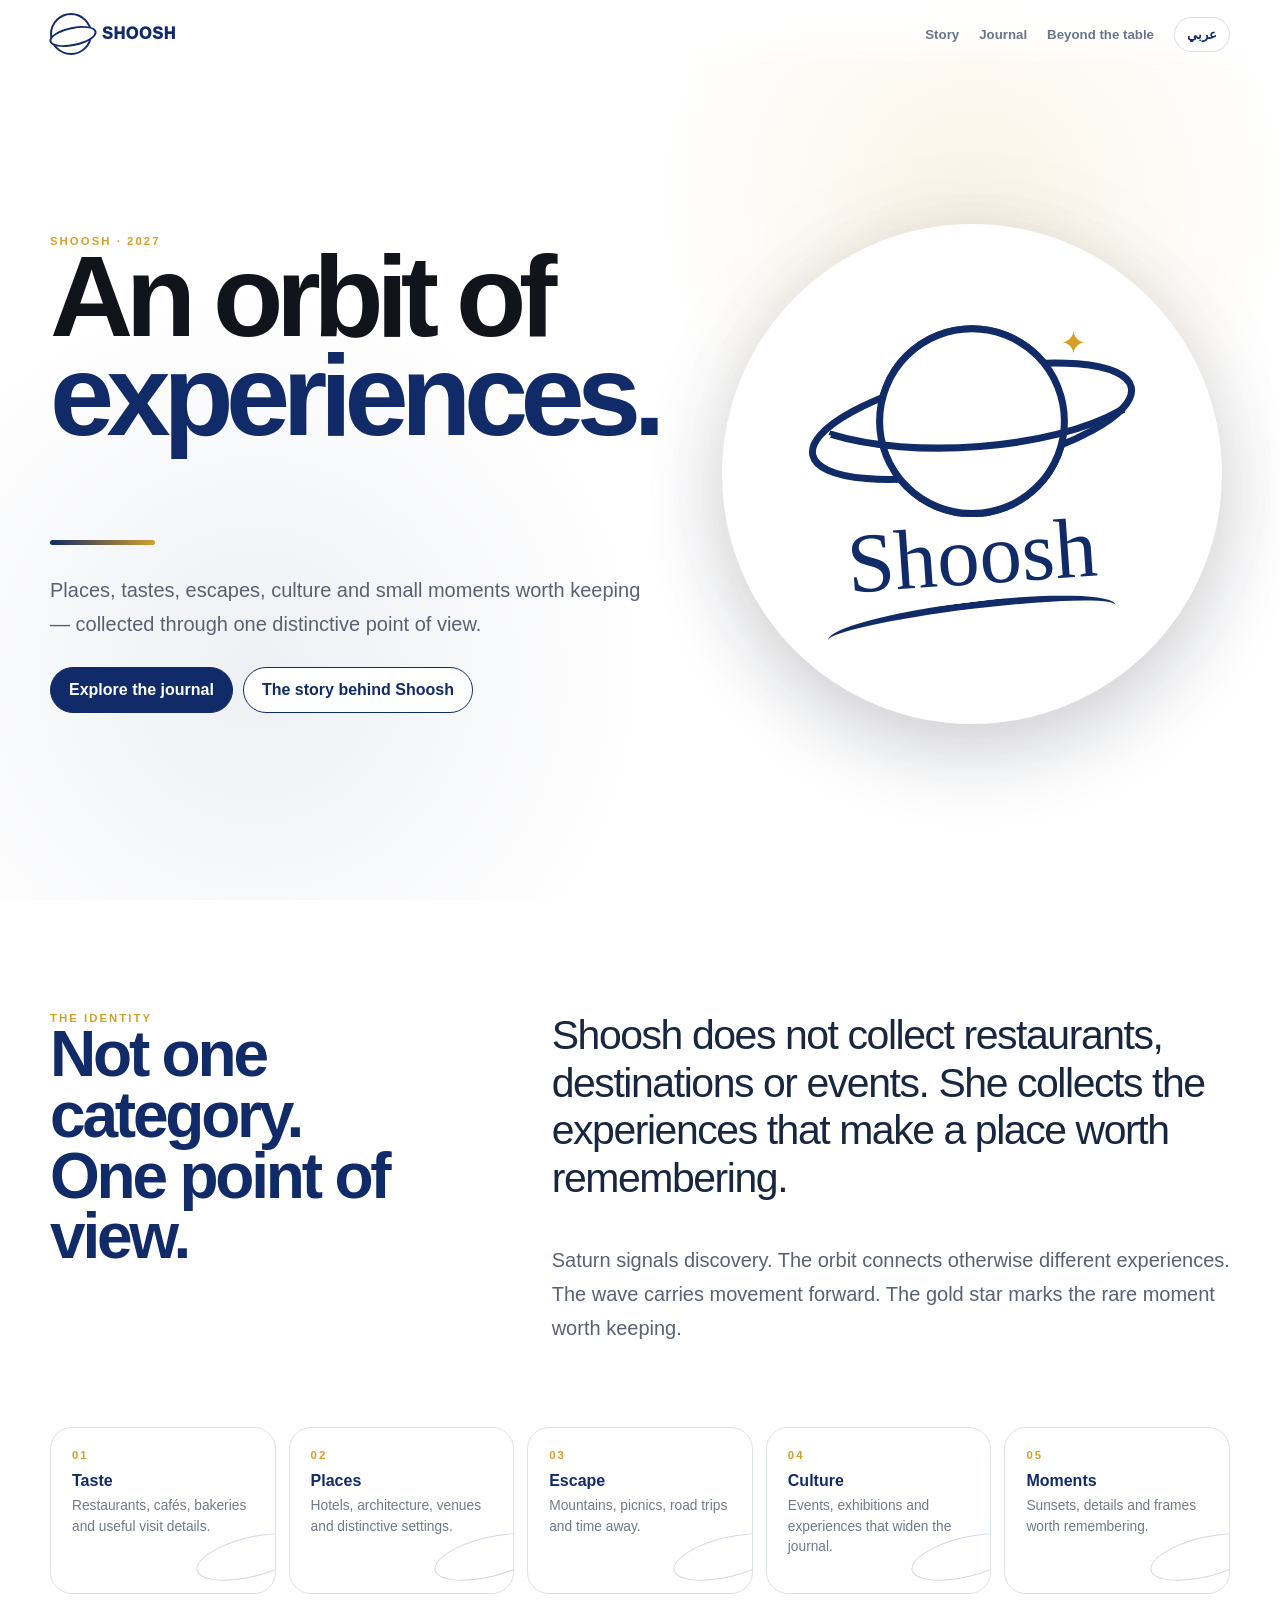
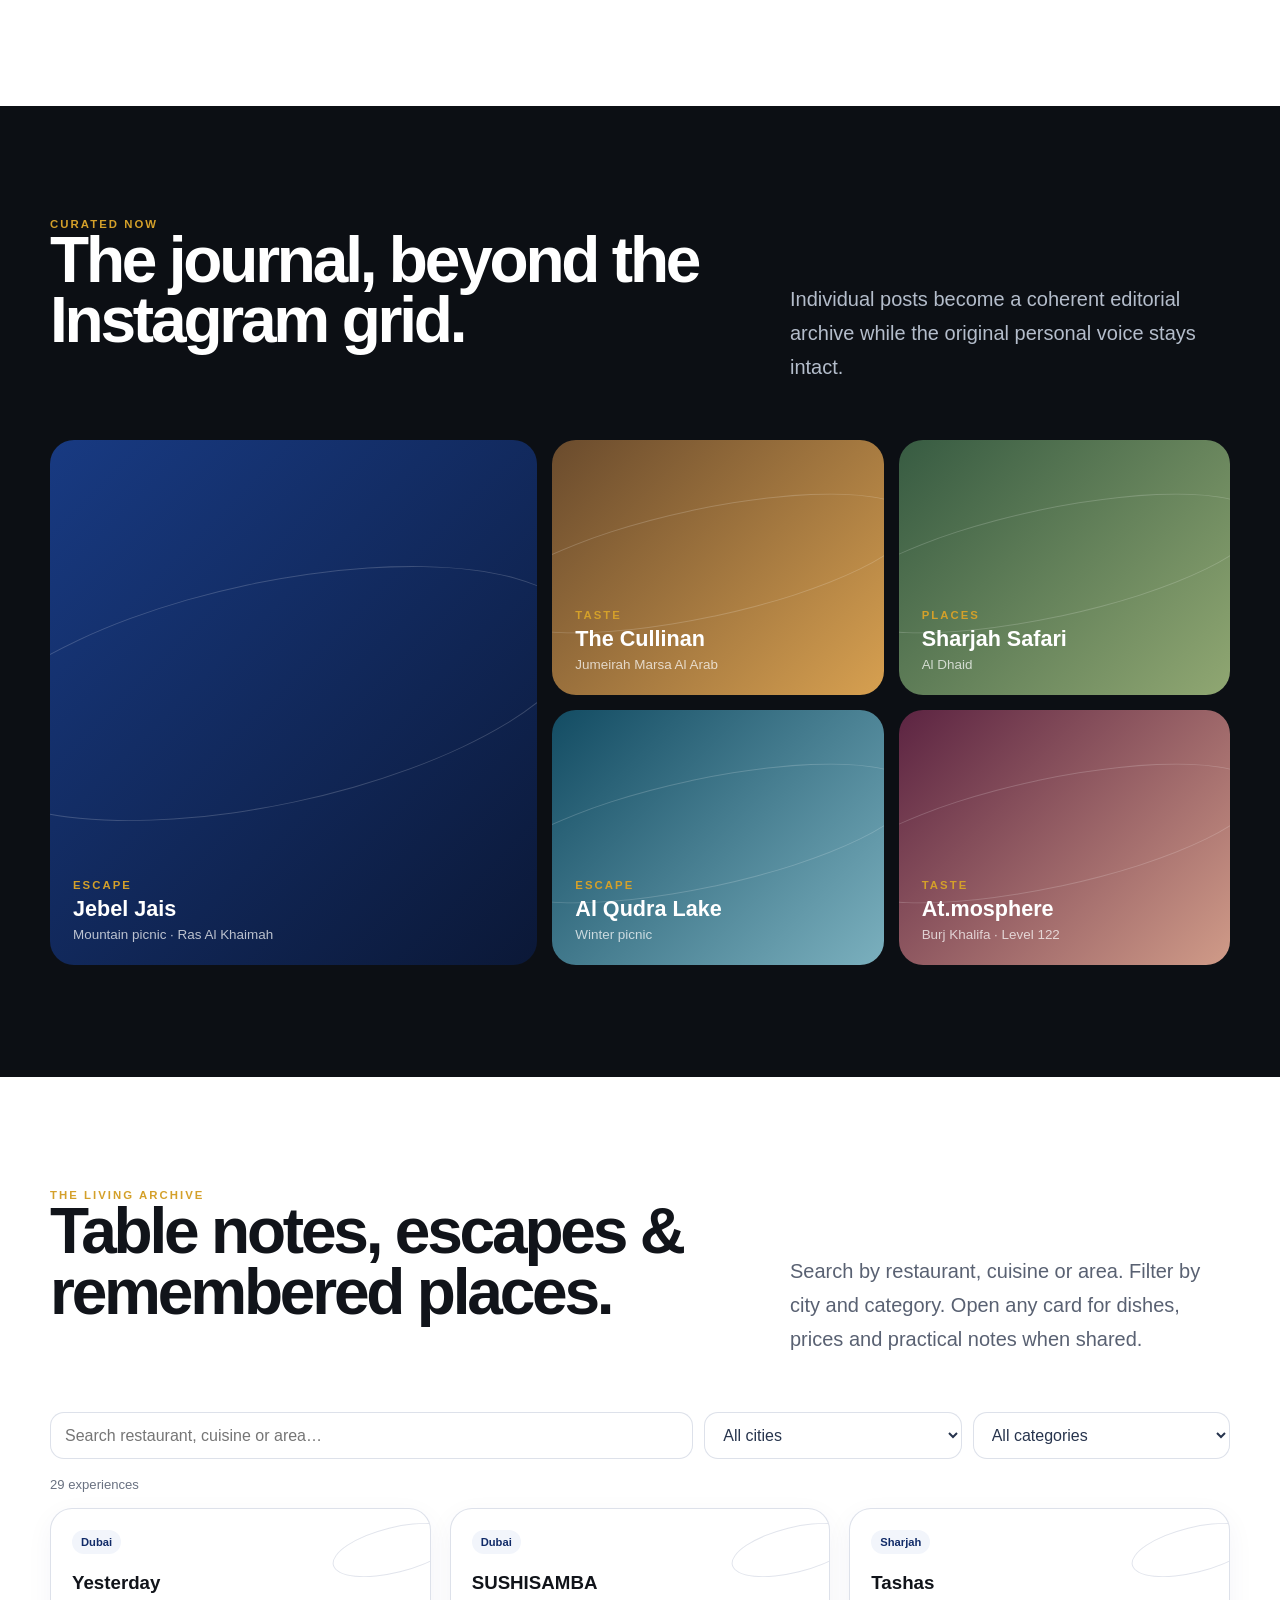
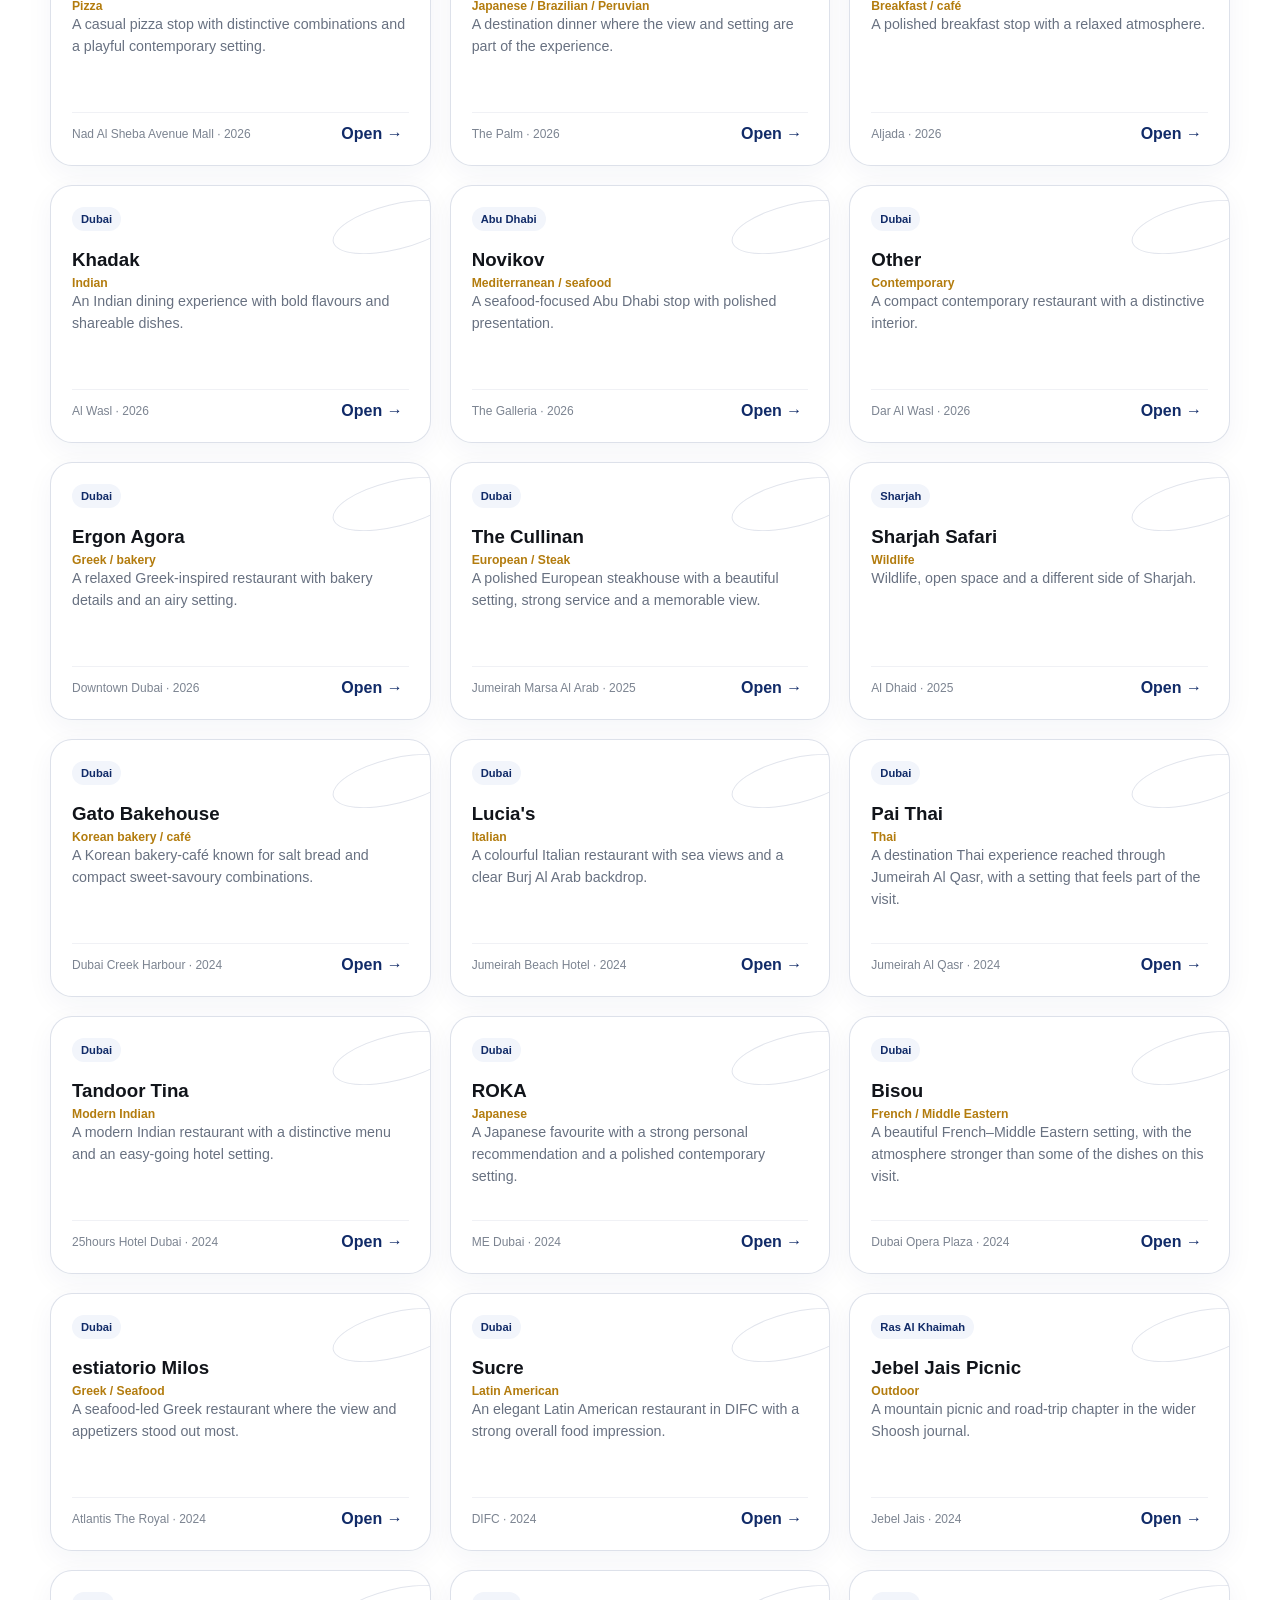
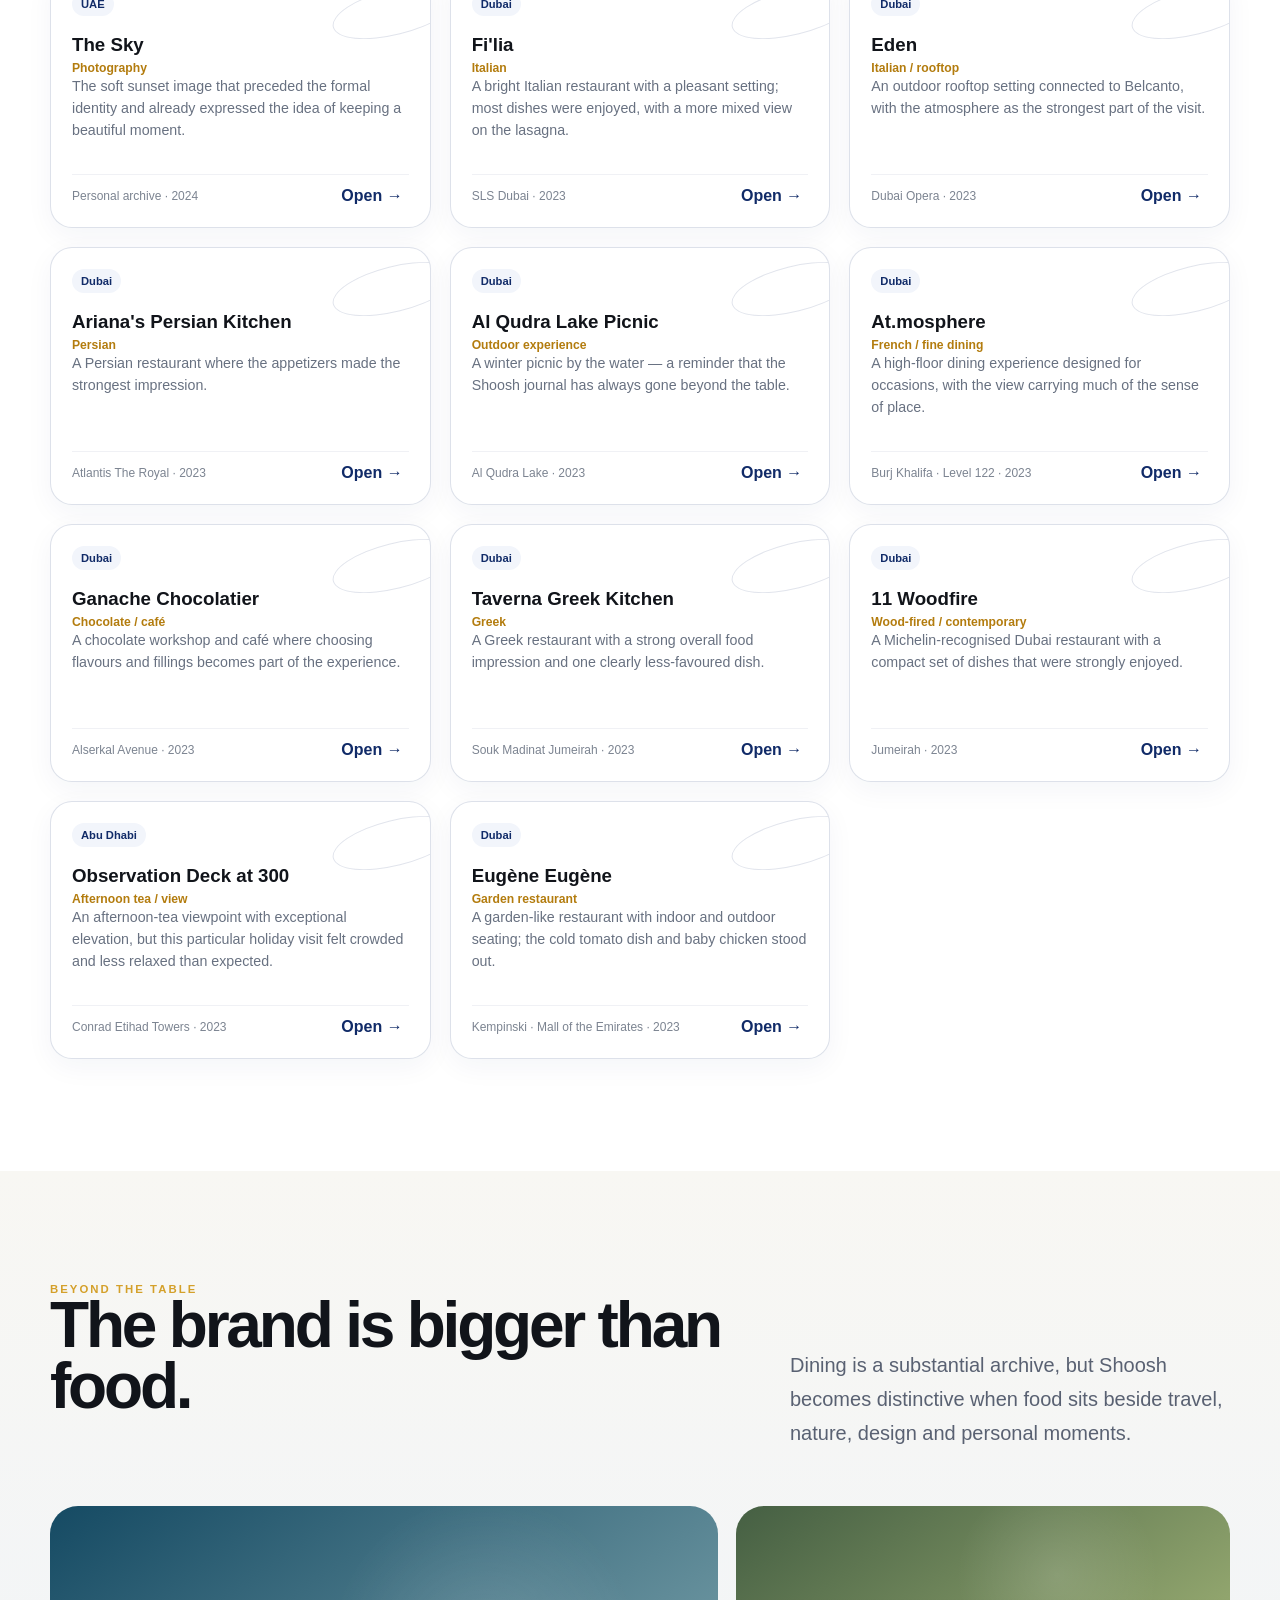
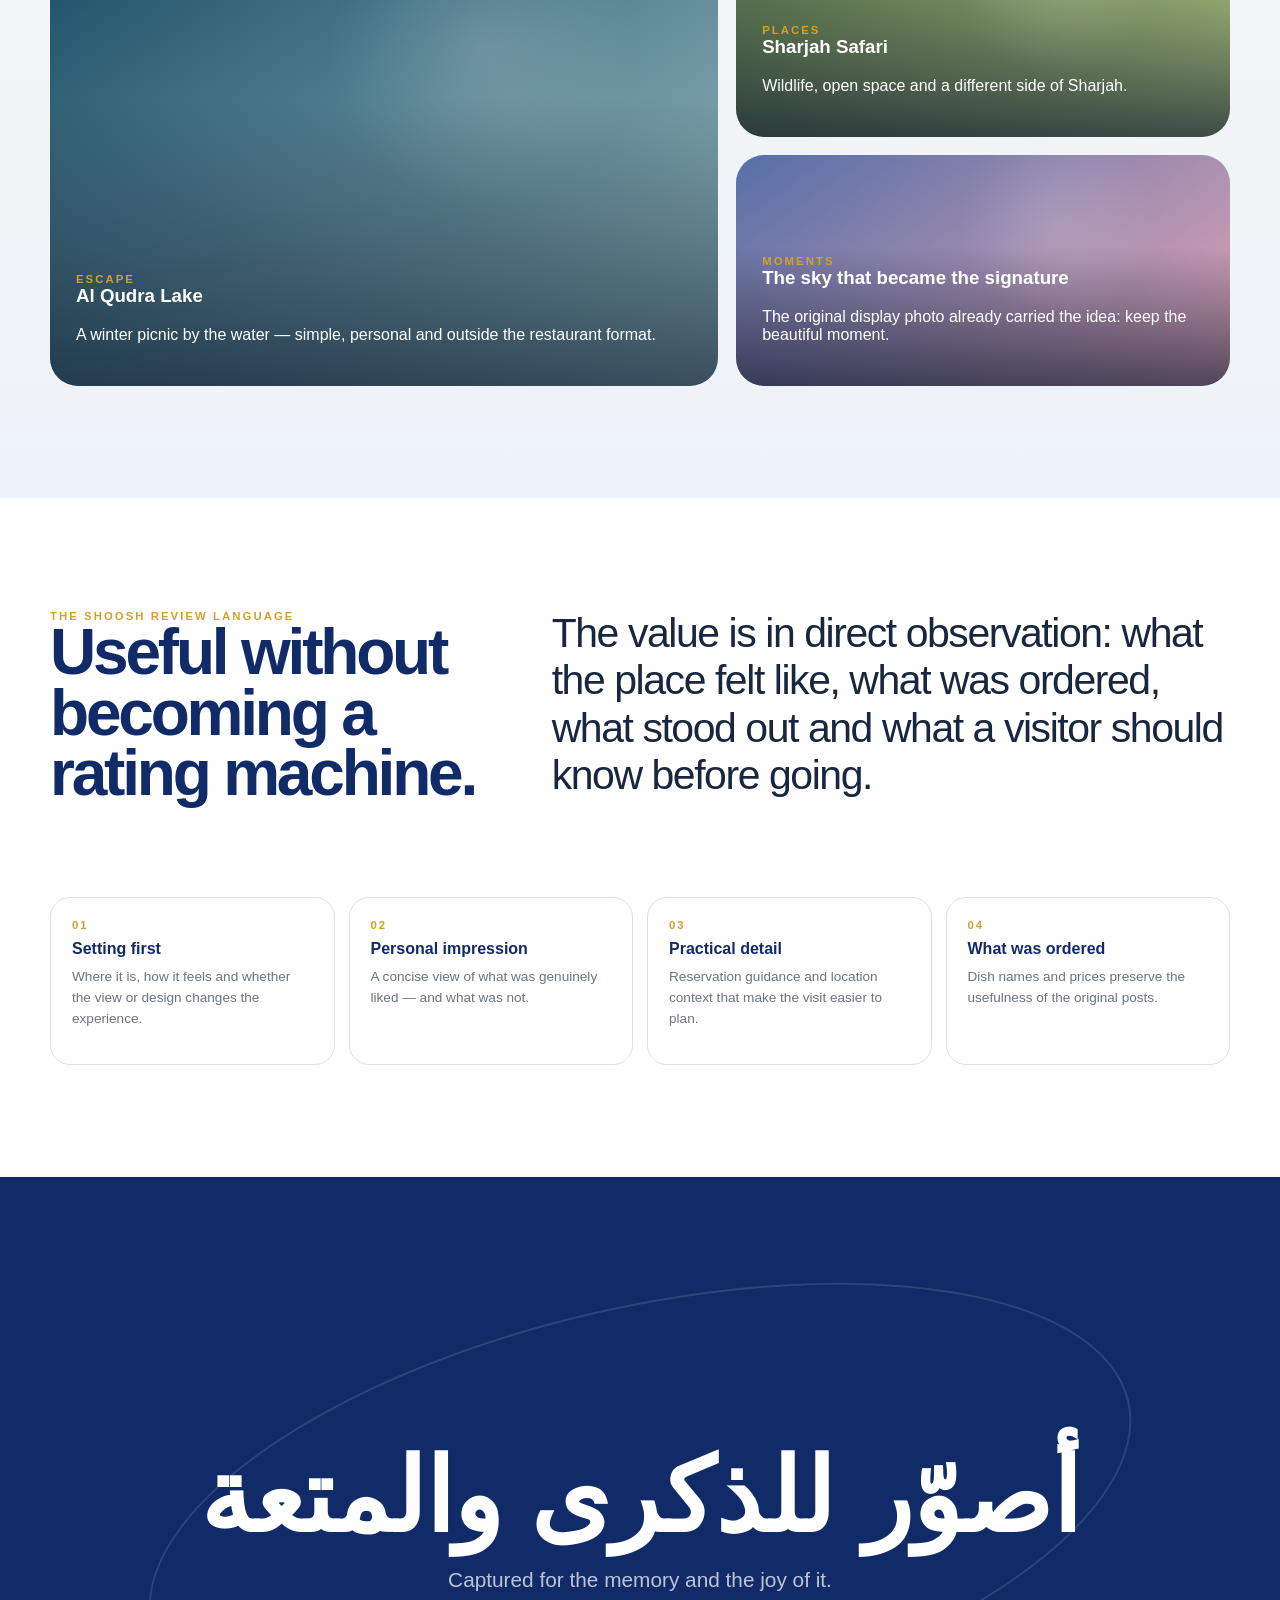
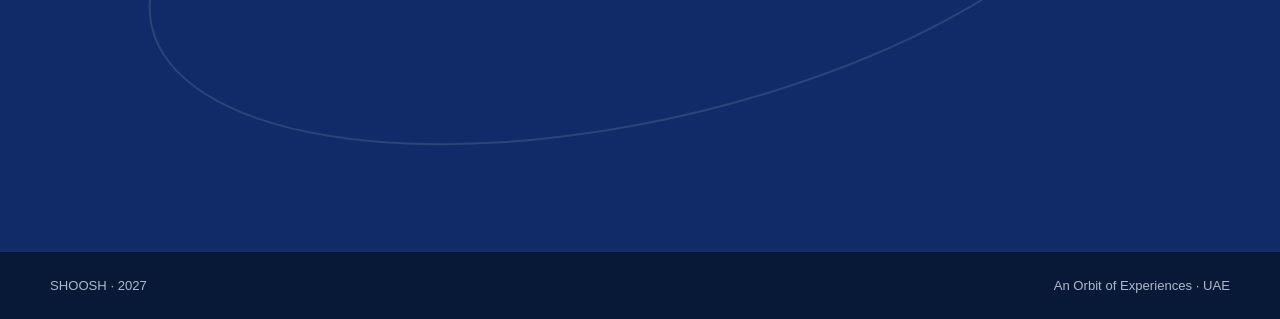
==== commit 5080c882: "Rebuild Shoosh 2027 editorial experience" ====
--- a/index.html
+++ b/index.html
@@ -1 +1,24 @@
-<!doctype html><html lang="en"><head><meta charset="utf-8"><meta name="viewport" content="width=device-width,initial-scale=1"><meta name="theme-color" content="#112B68"><title>Shoosh — An Orbit of Experiences</title><style>html,body{margin:0;background:#fff;font-family:-apple-system,BlinkMacSystemFont,"Segoe UI",Arial,sans-serif}.loading{min-height:100vh;display:grid;place-items:center;color:#112B68;text-align:center}.mark{width:72px;height:72px;border:3px solid #112B68;border-top-color:#D4A02A;border-radius:50%;margin:auto auto 18px;animation:s 1s linear infinite}@keyframes s{to{transform:rotate(360deg)}}</style></head><body><div class="loading"><div><div class="mark"></div><strong>SHOOSH · 2027</strong></div></div><script>(async()=>{const b='H4sIAHMWgmoC/9V93ZMbx7Xf+/4VbTDM7roGIGbwubPc9SUlKpYjWTde3br3lkrFO8A0gNEOZuCZwS7hvVsVSqJMMzeVSlXe8pByGJuULFqiKFmiHpN/AvuavyTnnO6e6fkAdpfaa1XsEgnMdJ/uPn3O73z0afDmT9xwmCxmnE2Sqb+/cRP/Yr4TjPdqPKgx14v2an4S1fAVd1z4a8oThw0nThTzZK82T0b1fk09Dpwp36sdefx4FkZJjQ3DIOEBNDv23GSy5/Ijb8jr9MXwAi/xHL8eDx2f75kFGsmET3l9GPphpJG5ZprW7S6Nl3iJz/cPJmEYT9j//Y//jd0K2DvRwEtYOGJ37s145PFgyOObN0TLHHWXx8PImyVeGGjUNWKwwnnkJNxloaI58x0gZ7DEiRP8G0g4M/wwnPvJPOLMCVw2DadAKmbHsPwJi2AN0wHMJBg3cM5xssCZ2FEYJicbjNXrA3/Obbmq3fSJZV9r3jLvtG+JR+PQd+1rr7dvNS355HjiJdDvDfqfeOQdhdECHvXe6LzRlI+CQyB0u/m6aYkHuGswWtvsmD3xZDqHNdrXurd7Vl/28r2A29F44GyZPaPdMsxm22iY7W3xNp44bnhsN5nVn91jvSb8QW07hmkZVh9a9mXLyHG9eWxb3dm93Y3TjZ+eDMJ79dj7DTDDHoSRy6M6PDndQIk7ge0Ifb8+4BPnyAsjO54CiyanG4PQXSCnpk409gKbpkhCYR850RYtkYYbOMPDcRTOA1e+IA7RqxFsb33kTD1/Yded2czn9XgBWzg1bsNSD992hgf09Q1oZ9QO+Djk7O/erBm3IpBOI3aCuB7DFo6QVnjEo5EfHtfv2RPPdXmAK8M52nbMfT5EgTopzQX3b3tXTPtas2d2W73TDedEPPCCCVBPdhN+L6m7fBiC2AEVOwgDDrTnSQIkcQ2q5emGNx2fuF4MArmwB344PNydOveEVtlms3n9dKNxHDmzE/[base64]/gli3glq7Q+RaGjmzYUb4sOEDLJaGMRtNGsaCYcxGq1Max2z0lES0B51Ot6XtYc+CzTrdCJwjFP1ZGHskESPvHnd3fwMy7/J7dqcJ8xwloBIREWzuEgNRSmeO6+LETVA91iyoB07CiepjVE+Aqq0kZIMQhGxqkB5bnY6h/mvstLcrnvasbYN2feZEQCHVPzcKZ/WR5wPvQCzn0ZbZBhFDDWnAUrwgldmRz+/tOr43DuqgpNPYHgIZHu1+MI8Tb7SoS0C2cQM4YEJyzEHTxs7MFoxpDGB091xy2MG0AH3WiSPC7XZJvJtt2loah6G6iY1pw4J25QbSZ4ljEuo6zeu74eADgAFgQ2IPES3E4hFo4vyEaTlIo2Lmmvr1u6h++gp66QquWa2W2R5pQzDnJMQ1JAtQXOuUaS/sCU4nfW2i5IKZPxFLsE0QlTj0PZcJvqCYbO9qcnNtNBrtKsnagdbE2jwDdnbgxS5YzhhmNws9WkyZ24X9gJkAsIUE84ADSkGazaPJrmLZOPLcKk6lyhFxH3DziO8qiE4BOif98I0xnC04HqkKDL1o6IP9Tlivf51ZzetS6MGimd2m0bbAqjVzMg/W7/q2cQ4xq32d9SxJTLOlzX6eVqutaBGPdQVGeWdNMrOkR8inOvLiJMcY/KMObIEnCTlN82kQ24hBo4g1duDPVfrRFQpFdIfhbMEasTeuQDMrA7MeYZlogv6M7SVAfFixzxLYBbwo3c2GmpgMWBCclDrmJ0QfURwLNk/[base64]/sh2cRJljqT+kdSWWcTBnTzi9ZYr3on2aTMGyhZDTDHwhmD6fuPxaKsB0+yB4TXByd4uwKucXWPke+B+uSeZOxaFCaDBP26B6wdSrpYBnvCQV7DVCyCcA/cBNxyb1I+82Bt4PtoKiaQVxq6AtdL4kyMgGL/VZC3QUNbuKOY2Dfx/w7K2c1PSrCw6qLuZFai0qdQP54pWY+WaK8B/NVy3OtdZC7D/2qg/sniHNY1rw50Bd3bwjXGtzdtOu8twQoKuUNOdVE2vDbo7ZtvBd+dpgTTf5tAadVzhRhM+q/dEPpVd2hrWpP+jRyfDRUN/bpqpbOuuWqcv/K8FwF4J1dGxBykHUO9nkC6xZafZLDtFqc+fBYFknsrj9lGn6tpbteuddNODMKmSQ2UsUr9NukHoBUm2dVvdQa+/ZnoVIQmMSoG8MCSrxB+jIFY3QRDqJhhv/KrwplnAG0vhtJUKQFXMXNaZorBuwVBCPzcasYwgC/YfJg+6Dh7SBYw+AAXYfMAQNPponsh30K0/QHeUKJIMQqQq+/[base64]/t/LjnVNCy7QGHHeMnKqau1XbXG385cMRnHAgH43rRaSafuQz5TdPaRkMEEqcHN7jJlAaQ/kqdH2GCVKa3aI5MpFAkcAz6w+bQPU3BsI5p59WxPg/cC+QNSOrz4UjbIldTHwXBsJSFybeYaQ3abdkgCaPFJaIyC4OyvvxDtEJLU4/C49i20EsVcUU3o17haeeFnzIJRXdMQ02r08yHQtdM12q3mmqAhg/M4Sc0GZgHsjBglnp7Gees2qlt9GLGhR0miiIbQXQzVKGTAEydtclNEA1tZ4QIfln5rUhzgZYJue0aO4YJGNLPJ7JY17qejlvH04IKMFO4bYnsG/kpQsMtkQ8RKr6jSQadOzQgYNLTql3yaFZmUEv51m7m/4zawy64jQV3LT9cIVVJCUgVz/bILcMOGOdiKBedVGRoNxrTMHQLAW8hzk3j31yozFpCdLH/hfNLAtfK4FwG9CrYL4F8PgelySR4RrGcmxBCgz43HIpBLxAxa2aQPvkUcaCzi8IT8eGFoUBg7BZYtBHAOyUEBSgBkXP4dr7yF1N3OgtaccHMNvNmtmm0mkYPU1UduSaZPaxeehfxfZWnI/qTpuewSIOTivgO2UhnP2r7JRjjc9DjvFCej/8ko+UUGBCceb5f1stiKHRxPTVTPc0pU4NPPTxPzJ2sdPSgZqfX6ncls2bKGHb7PbNvFpzsTqcq7QP93hNb/37KHWFkNxrHzhH4N4XggsJGq7k+Q4aiAxFxF2LiIS6DKA2d4MiJK2ySSo0T1bJDonVm8dFq39WEgDtnYwhqMS7blYdEjSmfItYNnciN12QzLnJEQL6BYgolgXpaZoNiQHE6OQDGiAlK50WfhG2DvAwOwQlOGxe2QTY/QassyFjdTBHE54JeFzanFFI0CRBZu1/lIHe3S5hQduAt6b+LudlBMgFn0/PdLXTTtkvZpC1qzzTlR+5lBHJqbp2v5rKX6x3lk6Po95/vuKNoS72KT3J41xt1RigmCUhEOWO7sypha9OhtuyYzQhlwiwf95haKNW8iCk7x0jlNrYrrV1pX5vdbTG/lRYrd9xsmmaGPnXw6rh/IS8Vkwgyg9BacUq1Iq5Lpbev6ZXMgufmoQtL+zxhqVANkp8k8obxqxlbzXGh3IPV0Wie6IeoxY3vFnxpkLf+aABBnejL4iQKg+IZve6PdaOCmUjlOfGmPJ+jypIg2VQ7nYy3dULHlpi86n6xuI96ojaIo2PpvDYVJK03DZqw6UcoZOyCpDJm0U0Pxl9URKIffPelmGD/[base64]/reaq9z/CPwcx0+rIprVwZ1FGSw9gup10nyGINEAzzqtrdCoSBf8PSqkjBK/9j6juEavSnvXmYRTp1RwdprrJfL1Ru5RWg6Qf1y09pHw/G14XaCZWRvdljRT0yIyG8K2VHZMtZY6krMs+uyUukijsG4gNAdVvVaOQsAP7P2bKXc9ZyuzJDsIENt4OKjXxuQdcqYzULK3wLuVzhH11k7CNTxt90hb4b2WGDzHyyrkADs5CnpuTvSU6bndfLrOpC5pAmLtkNQ0fwhTWsFpma10Zi/YWgwn+13hOl9w3aU1d89bsyhRvNAKT7UJ5vPH5Ippi8+fD7X186G2mpB22qJCm/SdOiWQpwGtVu6QQNTkWW39iEA7B+jnTgis7EVTPyBo9QXt7nUaMS+gqZfalxNa6WG3mmrOymlez75KvJXsO924eUPWMt+8IcvCEdXgL9C2feh+E0I6BnYpjvdqSIFRBWBtn8qcbjrqFRXY1dgk4qO92jVYZW3/JsyZxdFwrwYteBLfgO93m+Zds7+z0+mafadl8cYHs3GNOX5Ws+2H4xD6oh7sH/z8nXcOfg4zxC83bzhyUG1GChLkfGhGcg602TXmOolT98x+QI2prry2/+6EixLzlKjeE+XW43Gx74F8vC8/VPYF/lKUU+z8unq+rz5Vdv8gnEeB4xd7/0I+3pcf9L6isFgxBCsBa8xzxafbSQDcBWtU950B94HJx14ynNC1gDmgXW1/+XL5fPn07NHNG4KOZPEN4DHtvvhw8wZJw8bNqeMFRJ12eOOmVE01OqJwrVJqUnyulTcxKxETFjjbTK2RLGiuSaFg//tbZjWtXjrTYvvYG+e4iIMcwLP9WwwrlULgIjvy4jn89YFiqk5qYhZ7v4u3D6B/kN0kEGLKszsKjVRYJ2ZKijBdXyvaW5Bx0VS1mqVbCGpYmvpb+HD/by9ycyGeOr5fuL9wyPkM0IVuRAA+YIE7d1kyAddtPGFgRLHSJfECSkQwymPg+vD+ByxpVsVgrKFLdyoHBUnAZNlabZ1KAYE792bgLAIv5AeYEWdxSb2K1KnGrbZW5YD422HoZurGBguGxwO66mQbrn/U15j6BetEMy1ywz1dIY7YRuil+ERXWfZqr/ne8JDhkRaIoM7NInmsrFoFqdbdne6Ij9qD9k57xypDKp4j+TAQ49OBz6eFWa4YjKWFWdBea4AFSLX9TPXyK163fCoUym8SPP0lPtx/FyAC917MEBki+E0P8WMU85XEs3qg3NLKICbRCoGsAFzyq9ghYTmqYKwCvMjbrBQLJTFVKKZzgYa7o+DtXakBCzbgEwhIiQMQsAYgMQvJ8olV6i/BCbhJ2jwER2CM3tfNQbT/TlBW6Ym1WlYLoq5jE1UTlWf/[base64]/dCf7FV27c6m7IDKumdsrmv27aO0QI+Cvi5CwyiSE4VQG9CJEWmUid8jagrGivy9CpF0m8pqw1LV9+eEiZDplMm8LMantyw8/DPcYVu8I8FOW+oLwl6upqRCyc9FPjpfi32upd8L1q58VuCd7SuR7V2ma4xugoYtQQif6nFV4txofJF2BEHcccJexglrDhoBBMI2NAB9EaQs7Bh8NYBqQwAGIO54s8PPUwUwdd/EBKDM0DV0WzhPy0nBuLoCL58frsGyFbmeBuRb5RImHFdB6E0bRd7ox1XrbumvtdE2Tc8tp9Uea3v6CQ9DAfuF4cd6KZeUp+efgKOU4Cd+rdObmpLWfkUZPXrjIhT1Y/K03DLwheez0iTmD8Ej4iGEEwTI4mJm73dpX/ojkw3q+rOdI+26rZe7sWK0d1+w2NY687gVoATLRfGXGlEEN2XLwdwc/f/Pg1tu3byFbXp8PHO+q19a52+oNrR2z51rdlr62A2cEoeJVrK0KbXF11dssxgXvQYwP6z6YONEHzuRfaXO7d0ftnjPs99p98Jh1Bsyx2OCVV10NybDu8ooPF9LRO1zkA7SrXmvvbm/Q6Q56pjVojvr6WrkzQjj6V5PkX4KvdBge4XbeGszZ6xNnsEaUX9lXT4O/v5a9UgOmBqscYFbYKtVLGqu/J+cuZItwzkYcgND3DtHLc53Fzy5lqxRdYazQ+8dYCeswxPMF+ZiYBvBAyJwsLmAHIKSY+4/RUuUb4YwuYoSoqlAxkXaDntRWpKbwJROlDnIN4tAJJNbPZ7yw5S14tg9/5BNTlUQL1AbcmSfeaF6meTt9s59+vDz9gB+XKP+SY2YKWTpB+wBNLk936PjTEuHX8OE+/nl5guBquGEYxSWi76gX++rT5YnjFRrPKfP4QD4Hqy2bgDAGAeY7KzKMG+XYUxwJCHmCb/FKBwfr65Tw0SRI+tKZsVQOcDsubenzsKeqGMtPRapbT/FhIWIaC4PncqjsmN5IZvcBPoSNl5au7AcIzJzpbIZhD+bxxEMea9G05LP0RSmTxhMs/GfgZM2AeRj+5wNrUvELmptV7EaxzXi9is/9uyOr5/a6vY45GuxcIZ9vR9w5HIHtWcvlokeh+AxGa+KQC3rL/8BxnWpui1bkiIa+F084/jxMRJ4g2MmZwE06rDaYk0zDeEZbgG4+BgtOvGD48iq4DaKs9GoVq3fujnojizfd9mjYb10hq5WlW7yCQP/7CXD3sJq94h2yd4BZkTcD13NImvOuNhvMAXsoEQPbgWGSCKSiBX6civQxdJTZ7MlVsLuEJZd2tH4wjghHbS3LNQerwHbphVXzXb5MxzAYXWkOEgEnJL6AIeAUI3KEw6ET43NPsBgl/ypYfBGYNpt3zc5wNAQIsQbt3lXKNI+9cfAKAv0OIGlEQZoTAXiwv3div5rN1BITGwEe0YaRg9W1mEfzwPBKLg/DKSBEwiBwmCs3LHciI4+svGRx9Zi9jvHm3Zbb7rcd3u83h50rZPzbmEPhUeQE3HkV/t+JxiCLt8CZXQHa1ABBBQu87gFk/7uI88O6F8QzL+KuhtwD55B8ZpmNkTsCvnZgsF/PPZ4oQ7qa9ZeJX/Qa/urD0qoghdExPXBP1tlgIYGJlQBakHNu8CKqtCtybdN8yGqVO8nI5fVSzhtPF2T1Nx7BlHJta6IX0S1Lxcu6L4hSAvxdumDMSTF8nnAfAuWJ5/PccQglxWM2D6agKs6hM4BWwu9SsUu2LzqPs9sLinnx0ZhORm6H9/ZqdJ+i3WyydrtZY+pnHm7RpfFfITaCGQYElCfrogASIuFozjNfdeaAYIEH+3a902RWt8leY5aFv1xhsDb83TbhQ7ffpIcHzATfk3XhkdmBYa0WDAt+tq/GwSrkQ579aJ58IEp59mq92o2KcYF4q0njwgzMVsfA5bB2Bz70LJxThwbu4aWhDo5swsPeqpHFb9YVR7YanRqTxXJ7tcaOmgiI/9G4ImDUrllUHkWIBpdO3EjUyUuWSSHI4UKcpAz40JlKrxgAH898UFTLJ5gXns3KPFrlbCxy1lPlwRJUNKrSL/1hM1mZv62cSUvoWhQCtuDB8wTPnOZg9AEZf9g8zvPx8/[base64]/XP3Xec3785Wj8EiWXR0G6zfkCMnyL2cFCoxU1X4W6q1wZYpG9qH+YqKF5vDkFRbtMhkWX68pqlFTA0zHewjq2dKfyHUGo03apu4JCRUUHqOH/lqGlYjzg0XghZHplxUBGit9LavtvROE0l23RihoQR+eBCz56Qr80O3RG/+fT2BDnN5h9wXhJJl+kdm3GgHhxIqVRVB/EhRKGHOBRpadWk1H1Hh1turAkkrFmmpQXT8vnL6IbtJP1WlgRBovPOduXGdHKznzWDwkNZYGFW0wqXHrQlnbisn5UaEnmTnqrzgKzklWjripqeuVjClXX+deyAnK8XFVRrsyxYAHkO1XiCN438DH0w/EC5XY4h1g1FrHnJcyAJCpMwS2IDsaTRNyUYerWAZ17CQvlRMMJqsJkPnUCm/kcLBcSGzgxN0R6R2zc+YZAEq+uI6U7VumpGbbFarYO/ro0fCwc1yVmei7pBRjmAzx7bkXAmZgzwTeKWvBHpvE3aMC6+a7vjWAB4YwHIkcoA8yyM6jbaS3UvPgi2isWAdqmnbeLw/SqNVgzISnOcIgeIZptmGusyilkRo4Ms6w8pbXo1l34UICbAbV16G7Q5RcjkDM7Ci4cI1ausoUbMAZxx4HlXKVQVS22BYv9lV6YplCb0gEeVtWmWRqDEor4CIByKJeN2zWLEMCHiGMye6BXqkVYMQLI5AqLMY85eLqXZka+ds0bY/X9O/T3Cka0s8NlR+jWyAPTlAU+Vexoz/BQbKSKcPHKE6xKRdqG8MvCEVChU3L1y3hsNgnRT/PRbixQFMAuxlxwZ4jUgIRjqyia9iTn9SNwF1lyGZhN772VsFVc9GOUUclhqN5IXPSr7S8fL785e3j2X5fP2dnHZx8vvzz7aPn87Hfs7OHyCTx4sPxs+XL56SofKcAjuhmy1qX8tGZllKR8EBKUeklDJ/JqdXSVnLl5A4vzkUPywoecnPiWT8wJs6Nfssjq6bVMnCYfisqK3+bH7q+F8GmGRYvTMJ+uuyF60+7Rr/XvbwzDIE6oxnjPDYdzkoIxT+74HD/eXrzpbm3i283t3Q36WUzHde9gpehbHng04L/Ba6yd3jS2tvf2qQWtDV83knA89vnWpvwpzc3t1UQg9I1hvkd80+B7+3gfyhttFchhWgqjY50gSBRGLOJX7HEp0R71gjXcRsgDQX/Nx9vVv4L92do22L29LQ408dE/1KMGXgjavhE1KJFSb3QMtsga/CM0SMIZvhd3fqCBGAlGoDxgI72XuPdP6qcy/83JvZ+a1in9roN49g/wrL74qdmkh/+0u3F6DiPAhCMnkKUnwIefXIQRlZPa3NzFseQ2e+Eenlu9iXAq5fWdASXVoi0e7+2DuYNeWGq3xcXIvOHFWfNgvA3EsZIt0WYDa9jaDEFCTreNE3Rc4wn+8woN4AEMnUrVr+fgXB7Qb/qH0S3f39qUFz03t7NR/b19L2yEYlLwFSVmLQlMpGsEBkmwt48/v7tWTFG8LkMUSGrrjUhOtzZFyIBCjQMW+KFeZoI52sNmqMqAMA1xfL97zkTAcGnzwHwd6BjWLstk50+2Rnt7e5sQwG/+8z/TC0WfDhgaXjD05xAsbY22kZOn25ksUEj1OrTeQ27IyNs+AeCzzwsbDbo0YdfWBnXQCuI1u/ZXiddqxtR+ryYKoIyaLHszaqoS7P1T/DXwNENQscqKJKJa5Wt+CNKIU50AOQNcSRd/[base64]/fWYl5yPuK5eynIvJekyETP3qcf5ZfJqgZ6Xm4DdmqXZcmlBm7Da/JfEip0l+0oTM61cxu0reo9vCm+hm849ntT05haxrT1frpkMDeGB4wqDO02pu957xfQM06w7iEG7OSBfbKhbrQKcRKXW43sqioojqzmN7QrqHaqufRYXim1a+qSqbEh70ratZV3JWtGeiPS3rzQjchNQ11jtGs/yjXGmpFdOLRrFRcOqQFeGswYpGo64ZW8qgacvsBVNeChfqtLbM/KW101I7vCZdcueIVLdqKbV3btx715JeciNvf/tztVNSO7ZGQrW65dGrJTu65dArJTM6hf6gGjLW/3GPolHTt1CIyN/HUX6FB13aVm6HdbBEtX3m1JGwv2/0gXVsB6qcseGW9UcXjK1vRuQMbUrHBeY5N2/YNAaNX1D9lSZOjsWukGgXp/[base64]/Qe0skuCVlRnUpiWmWF0zQS3aJGwrqhmoRQfYUllnAOzNDu2BTPnQvmaoE3rQ0FUn9NRI2oCrPHYHJxHna1dEPIY8P7Rr+fND9QJYWzzlU6+Ao8WjOOBD/tgqZ/hqhn5GhdxedUaVthTMuMKDJ7BWZmpltEAan8/ElK7q+AdIAvdKpzb4eCb4cuWHNEC7hYuoPkLBtzDyj3Jigv4lnneA9IvzDyNpZwa9+owD28zQIv5IRxo1QyS9gaMXS5nXNk6NDSfKRXXy7OGL5ZPl83xgR28+XH6z/KYQ28GLj5afLb8+u5+P7qjDo7OHZw/OHgG5z/QwT3/Olk+B6nP48ilbfr388/Ib/JiL99SMGPT5REZ8SB6G/RyfL59WBX3Lx9APJgddcLTll/DlQxrx7CH0eQb95Zc/4fOz+zABaPjx8tnyOzGxb5bfw1ye48Q+W76A/56dfciA7Cf4/enZh2e/o8Bw+dnZf1l+DiO8FBPEP5bf4SDp2uhYBwh/QVOhpX9VCBDhPQwBvAROMp3baZCYcZoBqRfLp0xu11fQ93M9ZITvf1l+v/yWLV9Cg99RO+DtS8HEj2FJ/0vwG/s/hLn/VjT5n8D+56VYMp0MdPgzfJTT+y0shXZKDyZxz3EdDNj5R2KoWPfyUworgWsf6/xRrwvR5fIFvPgaZ/oEWS14Kxf7LfR4efYA9+GhtgCxY+mz+7hYmgzt8X2Y/7fL/85o/BzFTIbkV9gsevYSW9KQwPUnuOefL78gcXhy9p9wY0VnOrfLB6TQCEXlIS1VSi7s0TMk+Ae5HyROtB/I1UwD6CzwGXz5iJ6DonyCmygPBZHen2GKuL5Pl/+C7MORHmRTBV7IfZUi/mk2JnwTKvEAugra+JWRTD3CSSKNT4g5ksaXwNinQlQyKrqKiB5PYJXPVR/JwUp9KQS/cktJMwsxsDZd0OBCLCzkD7j0cPm0GBFTx1Sji4Fxfv4V8bEmDzD4M5Cch9D202KEXEQ35Ohj2MeXqOIIAqBuT8Umio35BHiMsANtixE0LBD27ysiJMFGyY/kutK+z0g0HglZsZG1KB9CPmkOxM4nyFBtC/A57bPY0Ucob89BIP9F4OITtW33oSeArxQm2kekD62/x05PCDCfyYbfoQSB1uUDcSV0eiiebbAWjetbq0fk+t7kgnKYx1cw3qeoyw9RrITovIQlgvQV4nLAD5wjAi8YPYl++P1DtZMiRId2yK7fr5TXqnD9PBguBO/6hjwHUJbNSXaW/6MYvmf4SUKR6rAcE4WaJgcK9xh3gFAWge0xtHxEckDwlDVB3EfJ00N5mgEMUIrnUfdRArRwnrDh9wr9vtADekLdL5Z/LAb1sEVSXv5MIv15IbqHXfua2K5MYS68z94KYIfV49L+BMIIWvB0+awEy18tf0+rFoqnQB1UGKxOLtan/k+QAmwyrPNDZOED4DfKNYwjVy/s1mP4+lBIxwswdh8rYirWzwZh8PoTYg/SIO0k2/eAoPGFaPIxyYgQw4/ECBkBmM9Hyz8pDwdMFUhfIfiHztCIHBTpNT1TNgMogWTD+GgW0T59ePaf8ekfSD5hBtJc6RPKpQRgJt/Q0qE/2iu08o8YqdcTNE0IFOg6/VFYBs0v+lJMJvXbhEX/C7Izlx/QmYWij2L6iegghUjYQR2FyNg9BYJfKUctmyZ5EI/O7lfkCjTzlEfwXMZghVFtgIuDftOXpHHPNQ+mkEHAWQjfUmws4uJDNJAIH+QBfC9squA8yiqZ6ZzZFT6k7k1p/[base64]/9QAMJJF4IT+UB6q6Q/PvLv6AEFJMgQotUS1jHfdRW3Ppn5Jh9lwtN0Kd/qhzyP4BuvxDwINzhxzDnr7G7reulgkx0YxCbXuKuk34JKyjCgQ9paomZ8wky+/SlMGmUTREqS0qbNfgD6gBSt4UVeiJgSgFvajwE2sAIoHtkS+BdWec+zm+/TLqkrg3qFzL4c9xomXlBKAFKLxR3BKI/TT1DRBIEj6L7KdiKQRCB5TMZGOUD39Xxj66g8BF2kySR3O4nMnOTbQxO4zPC9AdoeUpE5URkSkcL4kjg0FX/LVks4hWKwld5tNeNEhrmbwmHPhRfXqi49mHeh32JwCLgSI/[base64]/2iOrPNp1o0xb0tbIO9UEO00i7rW2F/zqAog1kf7YZJT4Q95MoT331/PV6idws1c9aA7k7wRjPkzbPqXl7Ly12fb9QGHgiSi8O97ifVoNgu11vtCXrMd7Dwd9/7/D9bQaN6ATs5+++/dZe8TUVReJ/N2+oQtibN+Tvrd+YJFN///8BTlg1f8eLAAA=';const bytes=Uint8Array.from(atob(b),c=>c.charCodeAt(0));const html=await new Response(new Blob([bytes]).stream().pipeThrough(new DecompressionStream('gzip'))).text();document.open();document.write(html);document.close()})().catch(e=>{document.body.innerHTML='<div class="loading"><div><strong>Unable to load the experience.</strong><p>Please use a current browser.</p></div></div>'})</script><noscript><div class="loading"><strong>JavaScript is required to view this experience.</strong></div></noscript></body></html>+<!doctype html>
+<html lang="en" dir="ltr">
+<head>
+<meta charset="utf-8"><meta name="viewport" content="width=device-width,initial-scale=1"><meta name="theme-color" content="#112B68">
+<title>Shoosh — An Orbit of Experiences</title>
+<meta name="description" content="Shoosh — a UAE journal of tastes, places, escapes and moments worth remembering.">
+<style>
+:root{--b:#112B68;--g:#D4A02A;--ink:#11141a;--paper:#f6f5f1;--mut:#697181;--line:rgba(17,43,104,.14);--dark:#0c0f14;--r:24px}*{box-sizing:border-box}html{scroll-behavior:smooth}body{margin:0;font-family:-apple-system,BlinkMacSystemFont,"Segoe UI",Arial,sans-serif;color:var(--ink);background:white}button,input,select{font:inherit}button{cursor:pointer}a{text-decoration:none;color:inherit}.w{width:min(1180px,calc(100% - 34px));margin:auto}.caps{font-size:.71rem;letter-spacing:.18em;text-transform:uppercase;font-weight:900;color:var(--g)}h1,h2,h3,p{margin-top:0}h1{font-size:clamp(3.8rem,9vw,8.2rem);line-height:.86;letter-spacing:-.065em}h2{font-size:clamp(2.3rem,5vw,4.8rem);line-height:.95;letter-spacing:-.05em}.lead{font-size:clamp(1rem,1.8vw,1.25rem);line-height:1.7;color:#596172}.nav{position:fixed;z-index:60;top:0;left:0;right:0;padding:13px 0;background:linear-gradient(#ffffffee,#ffffffc9,transparent);backdrop-filter:blur(14px)}.navin{display:flex;justify-content:space-between;align-items:center;gap:16px}.brand{display:flex;align-items:center;gap:10px;font-weight:950;color:var(--b);letter-spacing:.05em}.mini{width:42px;height:42px;border:2px solid var(--b);border-radius:50%;position:relative}.mini:before{content:"";position:absolute;width:44px;height:15px;border:2px solid var(--b);border-radius:50%;left:-3px;top:12px;transform:rotate(-12deg);background:white}.navlinks{display:flex;gap:20px;align-items:center;font-size:.83rem;font-weight:800;color:#33405b}.navlinks a{opacity:.72}.lang{border:1px solid var(--line);background:#fff;color:var(--b);font-weight:900;border-radius:999px;padding:9px 12px}.hero{min-height:100vh;display:grid;align-items:center;padding:108px 0 60px;overflow:hidden;background:radial-gradient(circle at 76% 22%,#d4a02a1c,transparent 27%),radial-gradient(circle at 20% 75%,#112b6812,transparent 32%),#fff}.hero-grid{display:grid;grid-template-columns:1fr 1fr;align-items:center;gap:56px}.hero h1 span{color:var(--b)}.stroke{width:105px;height:5px;background:linear-gradient(90deg,var(--b),var(--g));border-radius:99px;margin:28px 0}.actions{display:flex;gap:10px;flex-wrap:wrap;margin-top:26px}.btn{padding:13px 18px;border-radius:999px;border:1px solid var(--b);font-weight:900;color:var(--b);background:white}.btn.primary{background:var(--b);color:white}.markstage{min-height:560px;display:grid;place-items:center;position:relative}.markstage:before{content:"";position:absolute;width:77%;aspect-ratio:1;border-radius:50%;box-shadow:0 0 100px #d4a02a35,0 0 150px #112b681f}.brandmark{width:min(500px,90vw);aspect-ratio:1;border-radius:50%;background:#fff;box-shadow:0 32px 80px #0b163329;position:relative;display:grid;place-items:center}.brandmark svg{width:88%;height:88%}.word{position:absolute;bottom:24%;font-family:"Snell Roundhand","Segoe Script",cursive;font-size:clamp(2.9rem,7vw,5.3rem);color:var(--b);transform:rotate(-4deg)}.star{position:absolute;color:var(--g);font-size:2rem;right:27%;top:20%}.wave{position:absolute;bottom:16%;width:58%;height:42px;border-top:7px solid var(--b);border-radius:50%;transform:rotate(-7deg)}.section{padding:112px 0}.two{display:grid;grid-template-columns:.78fr 1.22fr;gap:68px}.two h2{color:var(--b)}.quote{font-size:clamp(1.5rem,3.2vw,2.9rem);line-height:1.16;letter-spacing:-.035em;color:#182640}.worlds{display:grid;grid-template-columns:repeat(5,1fr);gap:13px;margin-top:62px}.world{min-height:150px;border:1px solid var(--line);border-radius:22px;padding:21px;position:relative;overflow:hidden;transition:.25s}.world:hover{transform:translateY(-5px);box-shadow:0 22px 65px #0c1b3d18}.world:after{content:"";position:absolute;width:110px;height:38px;border:1px solid #112b6830;border-radius:50%;right:-32px;bottom:16px;transform:rotate(-14deg)}.world b{display:block;color:var(--b);margin:11px 0 6px}.world p{font-size:.86rem;color:#717988;line-height:1.5}.dark{background:var(--dark);color:white}.dark .lead{color:#b4bdcb}.head{display:flex;justify-content:space-between;align-items:end;gap:28px;margin-bottom:36px}.head h2{max-width:760px}.head p{max-width:440px}.editorial{display:grid;grid-template-columns:1.25fr .85fr .85fr;grid-auto-rows:255px;gap:15px}.feature{border-radius:24px;position:relative;overflow:hidden;padding:23px;display:flex;align-items:flex-end;background:linear-gradient(135deg,#183a82,#0b1837);isolation:isolate}.feature.big{grid-row:span 2}.feature:nth-child(2){background:linear-gradient(135deg,#6a4b2d,#d7a050)}.feature:nth-child(3){background:linear-gradient(135deg,#375b42,#90a772)}.feature:nth-child(4){background:linear-gradient(135deg,#134c63,#7bb0be)}.feature:nth-child(5){background:linear-gradient(135deg,#5c2442,#d09b88)}.feature:before{content:"";position:absolute;width:130%;height:42%;border:1px solid #ffffff2e;border-radius:50%;left:-20%;top:27%;transform:rotate(-12deg);z-index:-1}.feature h3{font-size:1.35rem;margin:5px 0}.feature p{opacity:.72;font-size:.84rem;margin:0}.archive{background:#fff}.tools{display:grid;grid-template-columns:1.5fr .6fr .6fr;gap:11px;margin:28px 0 18px}.field{width:100%;border:1px solid var(--line);border-radius:14px;padding:13px 14px;background:#fff;color:#27344d;outline:0}.count{font-size:.82rem;color:var(--mut);margin-bottom:16px}.cards{display:grid;grid-template-columns:repeat(3,1fr);gap:19px}.card{border:1px solid var(--line);border-radius:22px;padding:21px;background:#fff;box-shadow:0 8px 28px #112b680c;transition:.25s;position:relative;overflow:hidden}.card:hover{transform:translateY(-5px);box-shadow:0 24px 70px #112b6820}.card:before{content:"";position:absolute;width:125px;height:44px;border:1px solid #112b6820;border-radius:50%;right:-28px;top:18px;transform:rotate(-14deg)}.badge{display:inline-flex;padding:6px 9px;border-radius:999px;background:#f2f5fb;color:var(--b);font-size:.7rem;font-weight:900}.card h3{font-size:1.17rem;margin:18px 0 5px}.cuisine{font-size:.76rem;font-weight:850;color:#b37c0e}.card p{font-size:.89rem;line-height:1.56;color:#687181;min-height:84px}.foot{display:flex;justify-content:space-between;gap:12px;border-top:1px solid #112b6810;padding-top:11px;margin-top:15px;align-items:center}.foot span{font-size:.75rem;color:#7c8491}.open{border:0;background:none;color:var(--b);font-weight:900}.beyond{background:linear-gradient(#f8f7f3,#eef3fa)}.moments{display:grid;grid-template-columns:1.15fr .85fr;gap:18px}.moment{min-height:480px;border-radius:28px;padding:26px;color:white;display:flex;align-items:flex-end;position:relative;overflow:hidden;background:linear-gradient(145deg,#154a63,#9dc0c3)}.moment:before{content:"";position:absolute;inset:0;background:radial-gradient(circle at 65% 30%,#fff2,transparent 28%),linear-gradient(to top,#07152baa,transparent 60%)}.moment-copy{position:relative}.stack{display:grid;gap:18px}.stack .moment{min-height:231px}.stack .moment:first-child{background:linear-gradient(145deg,#455f43,#a9bb7b)}.stack .moment:last-child{background:linear-gradient(145deg,#566fa7,#e5a6b6)}.philo{padding:112px 0}.notes{display:grid;grid-template-columns:repeat(4,1fr);gap:14px;margin-top:40px}.note{border:1px solid var(--line);border-radius:20px;padding:21px}.note b{display:block;color:var(--b);margin:9px 0}.note p{font-size:.85rem;line-height:1.52;color:#6c7481}.manifesto{min-height:75vh;display:grid;place-items:center;text-align:center;background:var(--b);color:#fff;overflow:hidden;position:relative}.manifesto:before{content:"";position:absolute;width:1000px;height:410px;border:2px solid #ffffff1e;border-radius:50%;transform:rotate(-13deg)}.manifesto .in{position:relative}.ar{font-size:clamp(2.4rem,8vw,6.4rem);font-weight:850}.en{font-size:clamp(1rem,2vw,1.3rem);opacity:.72;margin-top:12px}footer{padding:26px 0;background:#071936;color:#aeb8cc;font-size:.82rem}footer .w{display:flex;justify-content:space-between;gap:20px}.modal{position:fixed;z-index:100;inset:0;background:#050a13bd;backdrop-filter:blur(10px);display:none;place-items:center;padding:18px}.modal.on{display:grid}.panel{width:min(820px,100%);max-height:90vh;overflow:auto;background:#fff;border-radius:28px;padding:34px;position:relative}.close{position:absolute;right:16px;top:14px;border:0;background:#eef1f6;color:var(--b);width:40px;height:40px;border-radius:50%;font-size:1.35rem}.detail{display:flex;gap:8px;flex-wrap:wrap;margin:14px 0}.pill{padding:7px 10px;border-radius:999px;background:#f2f4f8;color:#40506c;font-size:.74rem;font-weight:800}.dish{display:flex;justify-content:space-between;gap:18px;padding:8px 0;border-bottom:1px solid #112b6810;font-size:.88rem}.dish strong{color:var(--b)}.reserve{color:#8b6509;font-weight:850;font-size:.86rem;margin:16px 0}.reveal{opacity:0;transform:translateY(20px);transition:.65s}.reveal.on{opacity:1;transform:none}[dir=rtl] body{font-family:Tahoma,Arial,sans-serif}[dir=rtl] .hero-grid,[dir=rtl] .two,[dir=rtl] .moments{direction:rtl}[dir=rtl] .close{right:auto;left:16px}@media(max-width:900px){.hero-grid,.two,.moments{grid-template-columns:1fr}.markstage{min-height:450px}.worlds{grid-template-columns:repeat(2,1fr)}.editorial{grid-template-columns:1fr 1fr}.feature.big{grid-column:span 2;grid-row:auto}.cards{grid-template-columns:repeat(2,1fr)}.notes{grid-template-columns:repeat(2,1fr)}}@media(max-width:620px){.navlinks a{display:none}.section,.philo{padding:82px 0}.markstage{min-height:380px}.worlds,.cards,.notes,.editorial{grid-template-columns:1fr}.feature.big{grid-column:auto}.tools{grid-template-columns:1fr}.head{display:block}.moment{min-height:390px}.stack .moment{min-height:220px}footer .w{display:block}}
+</style>
+</head><body>
+<nav class="nav"><div class="w navin"><a class="brand" href="#top"><span class="mini"></span><span>SHOOSH</span></a><div class="navlinks"><a href="#story" data-t="story">Story</a><a href="#journal" data-t="journal">Journal</a><a href="#beyond" data-t="beyond">Beyond the table</a><button class="lang" id="lang">عربي</button></div></div></nav>
+<main id="top">
+<section class="hero"><div class="w hero-grid"><div class="reveal"><div class="caps">SHOOSH · 2027</div><h1 data-html="hero">An orbit of <span>experiences.</span></h1><div class="stroke"></div><p class="lead" data-t="heroLead">Places, tastes, escapes, culture and small moments worth keeping — collected through one distinctive point of view.</p><div class="actions"><a class="btn primary" href="#journal" data-t="explore">Explore the journal</a><a class="btn" href="#story" data-t="why">The story behind Shoosh</a></div></div><div class="markstage reveal"><div class="brandmark"><svg viewBox="0 0 500 500" aria-label="Shoosh Saturn symbol"><circle cx="250" cy="190" r="105" fill="none" stroke="#112B68" stroke-width="8"/><ellipse cx="250" cy="190" rx="185" ry="55" fill="white" stroke="#112B68" stroke-width="8" transform="rotate(-12 250 190)"/><path d="M88 203c80 33 243 21 335-25" fill="none" stroke="#112B68" stroke-width="5"/><circle cx="250" cy="190" r="105" fill="white" stroke="#112B68" stroke-width="8"/><path d="M90 205c90 28 250 18 330-28" fill="none" stroke="#112B68" stroke-width="8"/></svg><span class="star">✦</span><div class="word">Shoosh</div><div class="wave"></div></div></div></div></section>
+<section class="section" id="story"><div class="w"><div class="two"><div class="reveal"><div class="caps" data-t="identity">The identity</div><h2 data-html="identityTitle">Not one category.<br>One point of view.</h2></div><div class="reveal"><p class="quote" data-t="identityQuote">Shoosh does not collect restaurants, destinations or events. She collects the experiences that make a place worth remembering.</p><p class="lead" data-t="identityLead">Saturn signals discovery. The orbit connects otherwise different experiences. The wave carries movement forward. The gold star marks the rare moment worth keeping.</p></div></div><div class="worlds"><div class="world reveal"><div class="caps">01</div><b data-t="taste">Taste</b><p data-t="tasteD">Restaurants, cafés, bakeries and useful visit details.</p></div><div class="world reveal"><div class="caps">02</div><b data-t="places">Places</b><p data-t="placesD">Hotels, architecture, venues and distinctive settings.</p></div><div class="world reveal"><div class="caps">03</div><b data-t="escape">Escape</b><p data-t="escapeD">Mountains, picnics, road trips and time away.</p></div><div class="world reveal"><div class="caps">04</div><b data-t="culture">Culture</b><p data-t="cultureD">Events, exhibitions and experiences that widen the journal.</p></div><div class="world reveal"><div class="caps">05</div><b data-t="moments">Moments</b><p data-t="momentsD">Sunsets, details and frames worth remembering.</p></div></div></div></section>
+<section class="section dark"><div class="w"><div class="head reveal"><div><div class="caps" data-t="curated">Curated now</div><h2 data-t="curatedTitle">The journal, beyond the Instagram grid.</h2></div><p class="lead" data-t="curatedLead">Individual posts become a coherent editorial archive while the original personal voice stays intact.</p></div><div class="editorial"><article class="feature big reveal"><div><div class="caps">ESCAPE</div><h3>Jebel Jais</h3><p>Mountain picnic · Ras Al Khaimah</p></div></article><article class="feature reveal"><div><div class="caps">TASTE</div><h3>The Cullinan</h3><p>Jumeirah Marsa Al Arab</p></div></article><article class="feature reveal"><div><div class="caps">PLACES</div><h3>Sharjah Safari</h3><p>Al Dhaid</p></div></article><article class="feature reveal"><div><div class="caps">ESCAPE</div><h3>Al Qudra Lake</h3><p>Winter picnic</p></div></article><article class="feature reveal"><div><div class="caps">TASTE</div><h3>At.mosphere</h3><p>Burj Khalifa · Level 122</p></div></article></div></div></section>
+<section class="section archive" id="journal"><div class="w"><div class="head reveal"><div><div class="caps" data-t="archive">The living archive</div><h2 data-t="archiveTitle">Table notes, escapes & remembered places.</h2></div><p class="lead" data-t="archiveLead">Search by restaurant, cuisine or area. Filter by city and category. Open any card for dishes, prices and practical notes when shared.</p></div><div class="tools reveal"><input id="q" class="field" placeholder="Search restaurant, cuisine or area…"><select id="city" class="field"><option value="">All cities</option></select><select id="cat" class="field"><option value="">All categories</option></select></div><div id="count" class="count"></div><div id="cards" class="cards"></div></div></section>
+<section class="section beyond" id="beyond"><div class="w"><div class="head reveal"><div><div class="caps" data-t="beyondEye">Beyond the table</div><h2 data-t="beyondTitle">The brand is bigger than food.</h2></div><p class="lead" data-t="beyondLead">Dining is a substantial archive, but Shoosh becomes distinctive when food sits beside travel, nature, design and personal moments.</p></div><div class="moments"><article class="moment reveal"><div class="moment-copy"><div class="caps">ESCAPE</div><h3>Al Qudra Lake</h3><p data-t="qdr">A winter picnic by the water — simple, personal and outside the restaurant format.</p></div></article><div class="stack"><article class="moment reveal"><div class="moment-copy"><div class="caps">PLACES</div><h3>Sharjah Safari</h3><p data-t="saf">Wildlife, open space and a different side of Sharjah.</p></div></article><article class="moment reveal"><div class="moment-copy"><div class="caps">MOMENTS</div><h3 data-t="sky">The sky that became the signature</h3><p data-t="skyD">The original display photo already carried the idea: keep the beautiful moment.</p></div></article></div></div></div></section>
+<section class="philo"><div class="w"><div class="two"><div class="reveal"><div class="caps" data-t="voice">The Shoosh review language</div><h2 data-t="voiceTitle">Useful without becoming a rating machine.</h2></div><div class="reveal"><p class="quote" data-t="voiceQuote">The value is in direct observation: what the place felt like, what was ordered, what stood out and what a visitor should know before going.</p></div></div><div class="notes"><div class="note reveal"><div class="caps">01</div><b data-t="n1">Setting first</b><p data-t="n1d">Where it is, how it feels and whether the view or design changes the experience.</p></div><div class="note reveal"><div class="caps">02</div><b data-t="n2">Personal impression</b><p data-t="n2d">A concise view of what was genuinely liked — and what was not.</p></div><div class="note reveal"><div class="caps">03</div><b data-t="n3">Practical detail</b><p data-t="n3d">Reservation guidance and location context that make the visit easier to plan.</p></div><div class="note reveal"><div class="caps">04</div><b data-t="n4">What was ordered</b><p data-t="n4d">Dish names and prices preserve the usefulness of the original posts.</p></div></div></div></section>
+<section class="manifesto"><div class="in w reveal"><div class="ar">أصوّر للذكرى والمتعة</div><div class="en">Captured for the memory and the joy of it.</div></div></section>
+</main><footer><div class="w"><span>SHOOSH · 2027</span><span>An Orbit of Experiences · UAE</span></div></footer>
+<div class="modal" id="modal"><div class="panel"><button class="close" id="x">×</button><div class="caps" id="mc"></div><h2 id="mt"></h2><div class="detail" id="md"></div><p class="lead" id="ms"></p><div class="reserve" id="mr"></div><div id="dishes"></div></div></div>
+<script>
+const T={en:{story:"Story",journal:"Journal",beyond:"Beyond the table",hero:'An orbit of <span>experiences.</span>',heroLead:"Places, tastes, escapes, culture and small moments worth keeping — collected through one distinctive point of view.",explore:"Explore the journal",why:"The story behind Shoosh",identity:"The identity",identityTitle:"Not one category.<br>One point of view.",identityQuote:"Shoosh does not collect restaurants, destinations or events. She collects the experiences that make a place worth remembering.",identityLead:"Saturn signals discovery. The orbit connects otherwise different experiences. The wave carries movement forward. The gold star marks the rare moment worth keeping.",taste:"Taste",places:"Places",escape:"Escape",culture:"Culture",moments:"Moments",tasteD:"Restaurants, cafés, bakeries and useful visit details.",placesD:"Hotels, architecture, venues and distinctive settings.",escapeD:"Mountains, picnics, road trips and time away.",cultureD:"Events, exhibitions and experiences that widen the journal.",momentsD:"Sunsets, details and frames worth remembering.",curated:"Curated now",curatedTitle:"The journal, beyond the Instagram grid.",curatedLead:"Individual posts become a coherent editorial archive while the original personal voice stays intact.",archive:"The living archive",archiveTitle:"Table notes, escapes & remembered places.",archiveLead:"Search by restaurant, cuisine or area. Filter by city and category. Open any card for dishes, prices and practical notes when shared.",beyondEye:"Beyond the table",beyondTitle:"The brand is bigger than food.",beyondLead:"Dining is a substantial archive, but Shoosh becomes distinctive when food sits beside travel, nature, design and personal moments.",qdr:"A winter picnic by the water — simple, personal and outside the restaurant format.",saf:"Wildlife, open space and a different side of Sharjah.",sky:"The sky that became the signature",skyD:"The original display photo already carried the idea: keep the beautiful moment.",voice:"The Shoosh review language",voiceTitle:"Useful without becoming a rating machine.",voiceQuote:"The value is in direct observation: what the place felt like, what was ordered, what stood out and what a visitor should know before going.",n1:"Setting first",n1d:"Where it is, how it feels and whether the view or design changes the experience.",n2:"Personal impression",n2d:"A concise view of what was genuinely liked — and what was not.",n3:"Practical detail",n3d:"Reservation guidance and location context that make the visit easier to plan.",n4:"What was ordered",n4d:"Dish names and prices preserve the usefulness of the original posts.",open:"Open",allCities:"All cities",allCats:"All categories",search:"Search restaurant, cuisine or area…",results:"experiences",ordered:"What was ordered",reservation:"Reservation",aed:"AED"},ar:{story:"القصة",journal:"اليوميات",beyond:"أبعد من المائدة",hero:'مدار من <span>التجارب.</span>',heroLead:"أماكن ومذاقات ورحلات وثقافة ولحظات صغيرة تستحق أن تبقى — تُجمع من منظور واحد ومميز.",explore:"استكشف اليوميات",why:"القصة خلف سوش",identity:"الهوية",identityTitle:"ليست فئة واحدة.<br>بل منظور واحد.",identityQuote:"سوش لا تجمع المطاعم أو الوجهات أو الفعاليات فقط؛ بل تجمع التجارب التي تجعل المكان جديراً بالتذكر.",identityLead:"زحل يرمز للاكتشاف، والمدار يربط التجارب المختلفة، والموجة تحمل الحركة إلى الأمام، والنجمة الذهبية تشير للحظة التي تستحق أن تبقى.",taste:"المذاق",places:"الأماكن",escape:"الرحلات",culture:"الثقافة",moments:"اللحظات",tasteD:"مطاعم ومقاهٍ ومخابز وتفاصيل مفيدة للزيارة.",placesD:"فنادق وعمارة ووجهات ذات حضور مكاني واضح.",escapeD:"جبال ونزهات ورحلات طريق ووقت بعيد.",cultureD:"فعاليات ومعارض وتجارب توسّع اليوميات.",momentsD:"غروب وتفاصيل ولقطات تستحق أن تبقى.",curated:"مختارات الآن",curatedTitle:"اليوميات، أبعد من شبكة إنستغرام.",curatedLead:"تتحول المنشورات الفردية إلى أرشيف تحريري مترابط مع الحفاظ على الصوت الشخصي الأصلي.",archive:"الأرشيف الحي",archiveTitle:"ملاحظات المائدة، الرحلات والأماكن التي بقيت.",archiveLead:"ابحث باسم المطعم أو نوع المطبخ أو المنطقة، وفلتر حسب المدينة والفئة. افتح أي بطاقة للأطباق والأسعار والملاحظات العملية عندما تكون مذكورة.",beyondEye:"أبعد من المائدة",beyondTitle:"الهوية أكبر من الطعام.",beyondLead:"أرشيف الطعام كبير، لكن تميّز سوش يظهر عندما يجلس الطعام بجانب السفر والطبيعة والتصميم واللحظات الشخصية.",qdr:"نزهة شتوية بجانب الماء — بسيطة وشخصية وبعيدة عن قالب المطاعم.",saf:"حياة برية ومساحات مفتوحة ووجه مختلف من الشارقة.",sky:"السماء التي أصبحت توقيعاً",skyD:"صورة العرض الأصلية كانت تحمل الفكرة منذ البداية: احتفظ باللحظة الجميلة.",voice:"لغة مراجعات سوش",voiceTitle:"مفيدة من دون أن تصبح آلة تقييم.",voiceQuote:"القيمة في الملاحظة المباشرة: كيف بدا المكان، ماذا تم طلبه، ما الذي برز، وما الذي يحتاج الزائر أن يعرفه قبل الذهاب.",n1:"المكان أولاً",n1d:"أين يقع، كيف يبدو، وهل الإطلالة أو التصميم يغيران التجربة.",n2:"الانطباع الشخصي",n2d:"رأي مباشر ومختصر فيما نال الإعجاب وما لم ينل الإعجاب.",n3:"التفاصيل العملية",n3d:"الحجز والموقع وما يجعل التخطيط للزيارة أسهل.",n4:"ماذا تم طلبه",n4d:"أسماء الأطباق والأسعار تحفظ فائدة المنشورات الأصلية.",open:"عرض",allCities:"كل المدن",allCats:"كل الفئات",search:"ابحث عن مطعم أو مطبخ أو منطقة…",results:"تجربة",ordered:"ماذا تم طلبه",reservation:"الحجز",aed:"درهم"}};let lang="en",posts=[];const $=s=>document.querySelector(s),$$=s=>[...document.querySelectorAll(s)];function tr(k){return T[lang][k]||k}function esc(s){return String(s??"").replace(/[&<>"']/g,m=>({"&":"&amp;","<":"&lt;",">":"&gt;","\"":"&quot;","'":"&#039;"}[m]))}function summary(p){return lang==="ar"?p.summaryAr:p.summaryEn}function apply(){document.documentElement.lang=lang;document.documentElement.dir=lang==="ar"?"rtl":"ltr";$("#lang").textContent=lang==="en"?"عربي":"English";$$('[data-t]').forEach(e=>e.textContent=tr(e.dataset.t));$$('[data-html]').forEach(e=>e.innerHTML=tr(e.dataset.html));$("#q").placeholder=tr("search");$("#city").options[0].text=tr("allCities");$("#cat").options[0].text=tr("allCats");render()}$("#lang").onclick=()=>{lang=lang==="en"?"ar":"en";apply()};function filtered(){let q=$("#q").value.toLowerCase().trim(),c=$("#city").value,k=$("#cat").value;return posts.filter(p=>(!q||[p.title,p.city,p.area,p.cuisine,p.summaryEn,p.summaryAr].join(" ").toLowerCase().includes(q))&&(!c||p.city===c)&&(!k||p.category===k))}function render(){let a=filtered();$("#count").textContent=`${a.length} ${tr("results")}`;$("#cards").innerHTML=a.map(p=>`<article class="card"><span class="badge">${esc(p.city)}</span><h3>${esc(p.title)}</h3><div class="cuisine">${esc(p.cuisine)}</div><p>${esc(summary(p))}</p><div class="foot"><span>${esc(p.area)} · ${esc(p.year||"")}</span><button class="open" data-o="${esc(p.slug)}">${tr("open")} →</button></div></article>`).join("");$$('[data-o]').forEach(b=>b.onclick=()=>openPost(b.dataset.o))}function openPost(s){let p=posts.find(x=>x.slug===s);if(!p)return;$("#mc").textContent=p.category;$("#mt").textContent=p.title;$("#md").innerHTML=[p.city,p.area,p.cuisine,p.date].filter(Boolean).map(x=>`<span class="pill">${esc(x)}</span>`).join("");$("#ms").textContent=summary(p);$("#mr").textContent=p.reservation?`${tr("reservation")}: ${p.reservation}`:"";$("#dishes").innerHTML=p.dishes?.length?`<div class="caps">${tr("ordered")}</div>`+p.dishes.map(d=>`<div class="dish"><span>${esc(d.name)}</span><strong>${d.price==null?"":`${d.price} ${tr("aed")}`}</strong></div>`).join(""):"";$("#modal").classList.add("on");document.body.style.overflow="hidden"}function close(){ $("#modal").classList.remove("on");document.body.style.overflow=""}$("#x").onclick=close;$("#modal").onclick=e=>{if(e.target===$("#modal"))close()};document.addEventListener("keydown",e=>{if(e.key==="Escape")close()});["q","city","cat"].forEach(id=>$("#"+id).addEventListener(id==="q"?"input":"change",render));const io=new IntersectionObserver(es=>es.forEach(e=>{if(e.isIntersecting)e.target.classList.add("on")}),{threshold:.1});$$('.reveal').forEach(e=>io.observe(e));fetch('data/posts.json').then(r=>r.json()).then(d=>{posts=d.sort((a,b)=>(b.year||0)-(a.year||0));[...new Set(posts.map(p=>p.city))].sort().forEach(v=>$("#city").insertAdjacentHTML('beforeend',`<option>${esc(v)}</option>`));[...new Set(posts.map(p=>p.category))].sort().forEach(v=>$("#cat").insertAdjacentHTML('beforeend',`<option>${esc(v)}</option>`));render()}).catch(()=>{$("#cards").innerHTML='<p class="lead">Unable to load the journal data.</p>'});
+</script></body></html>
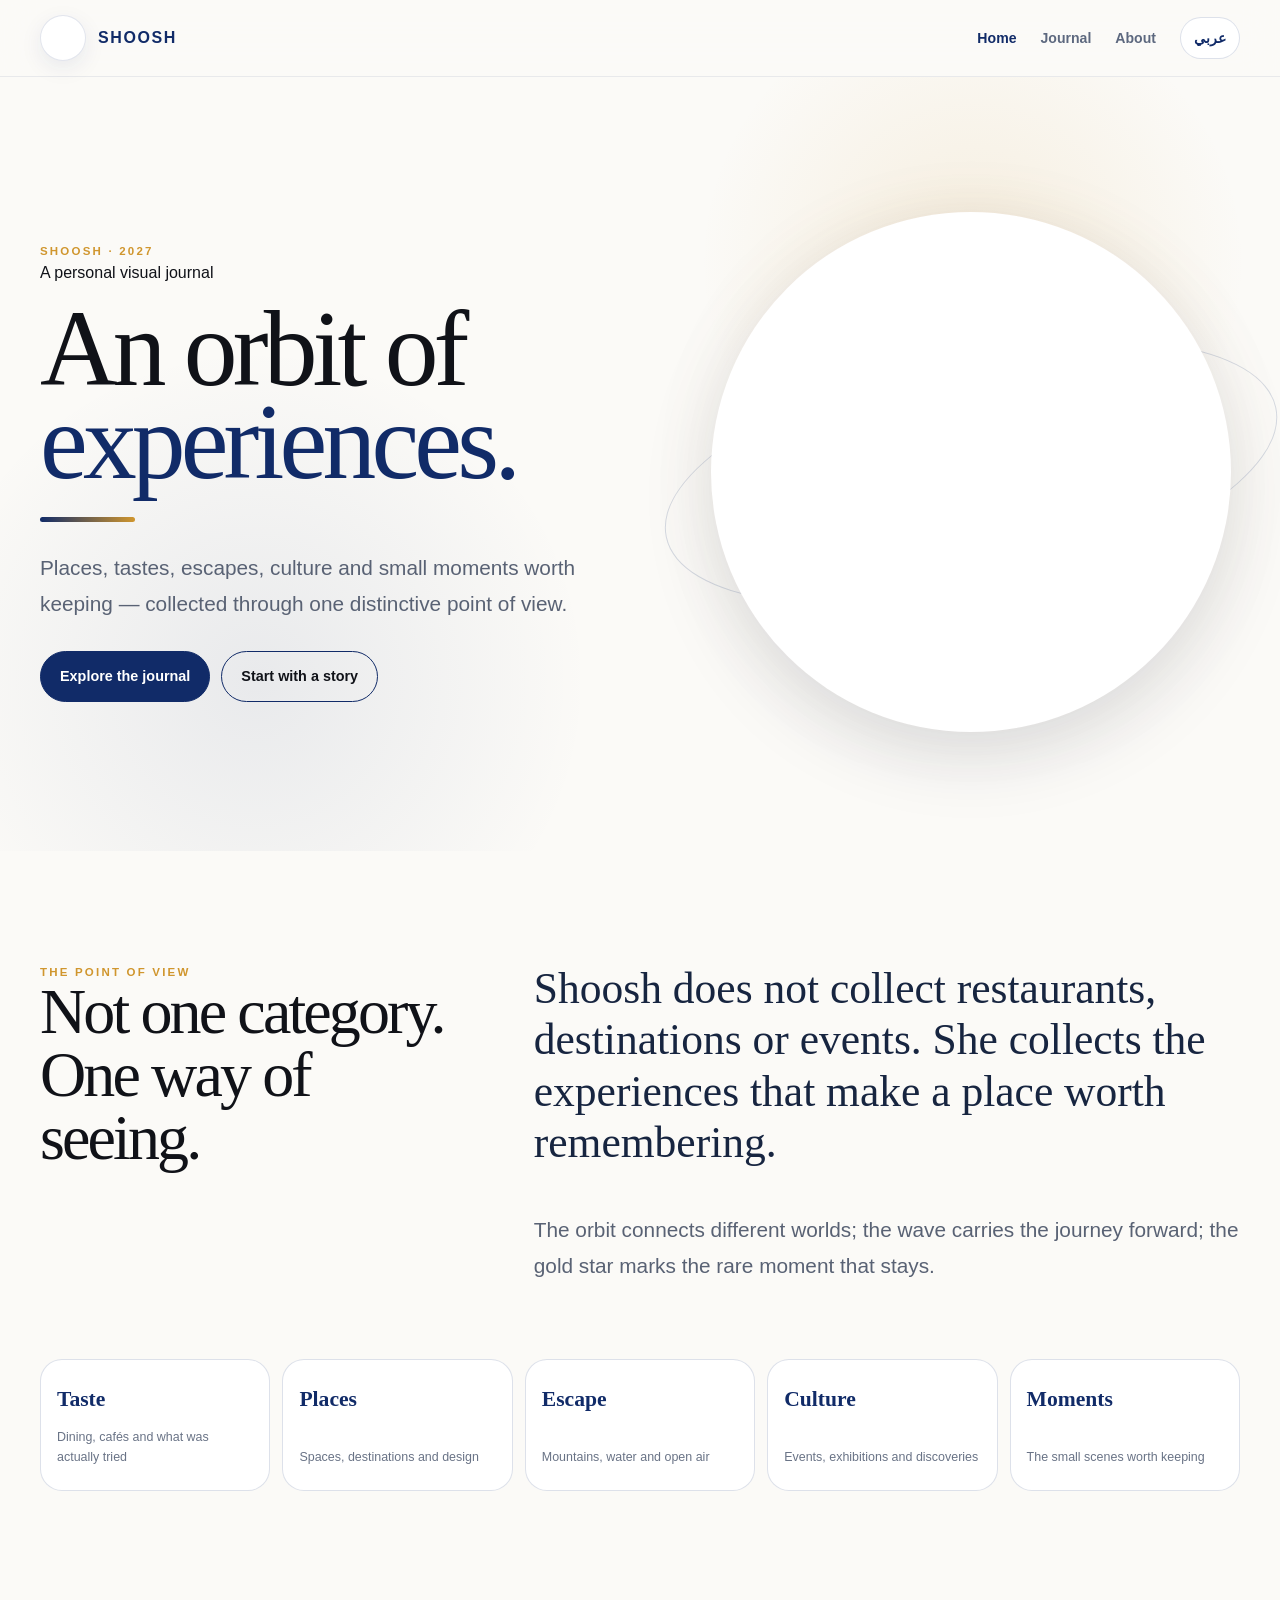
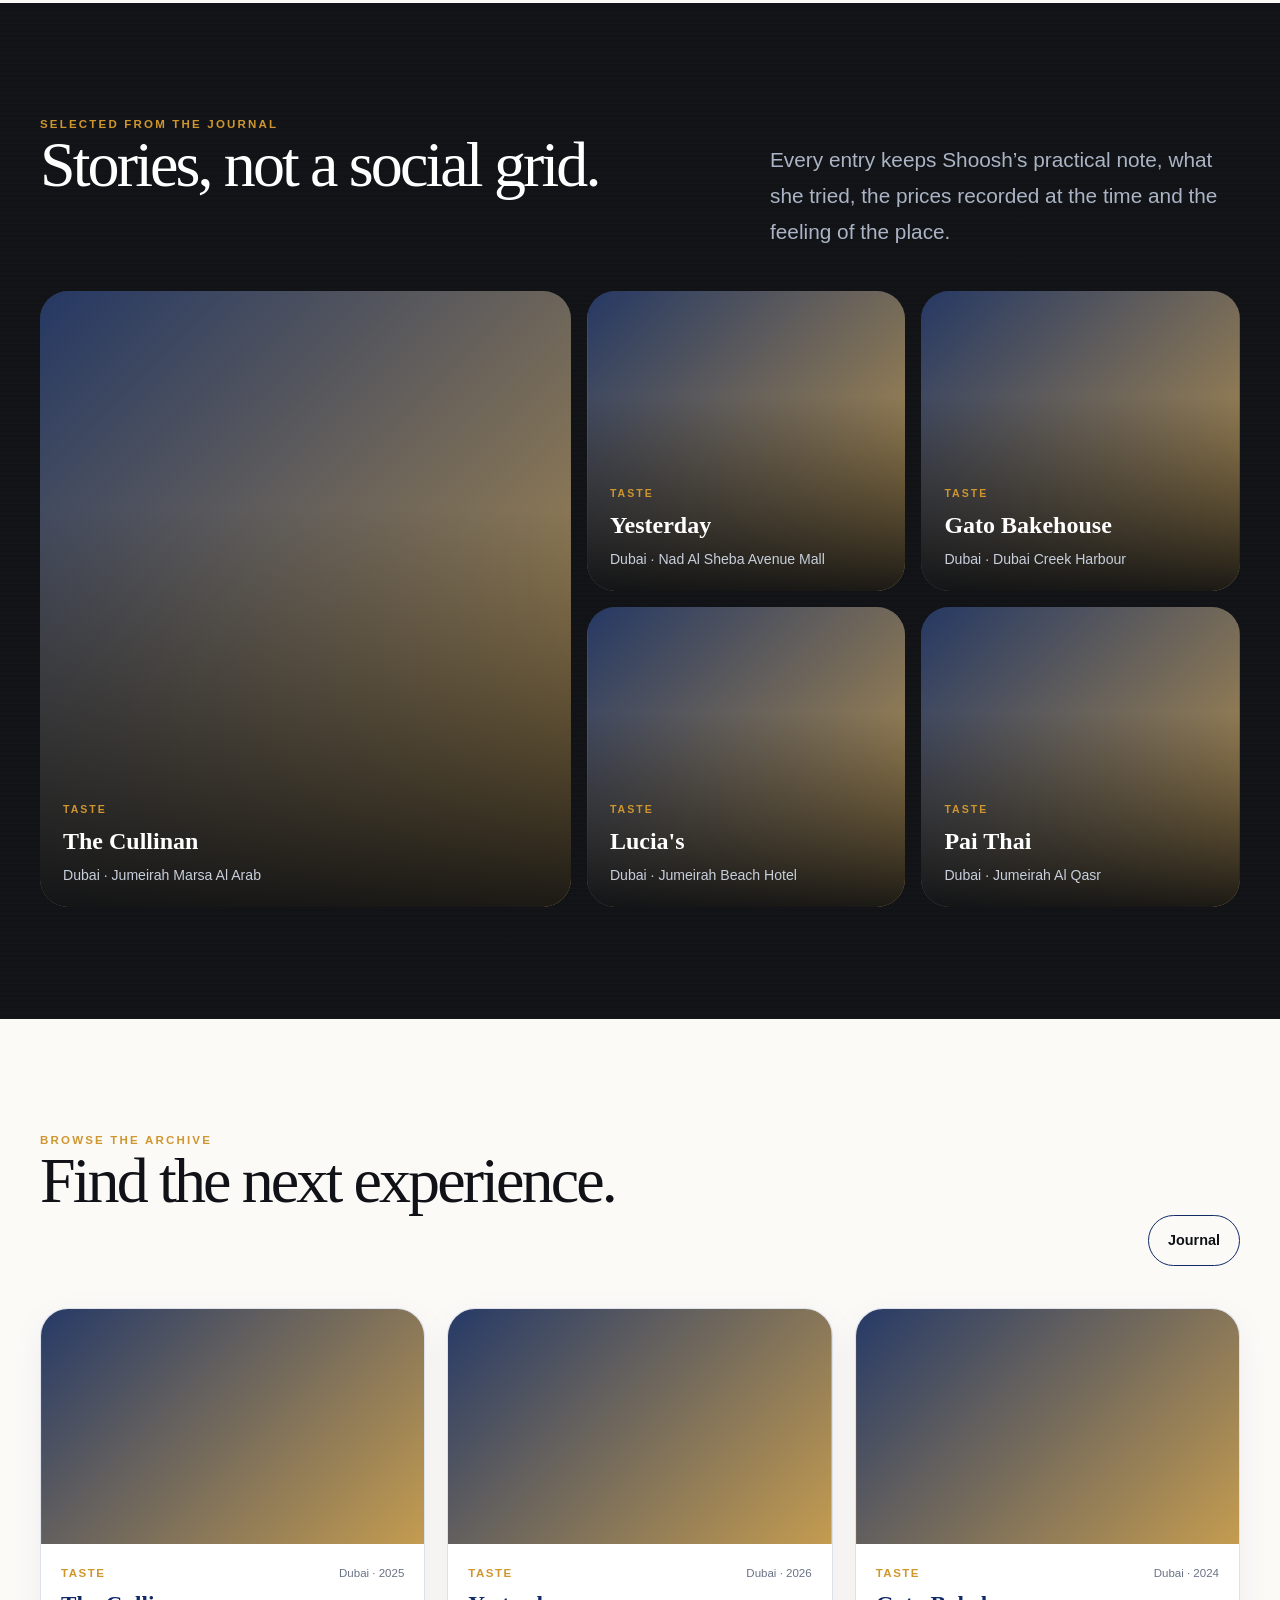
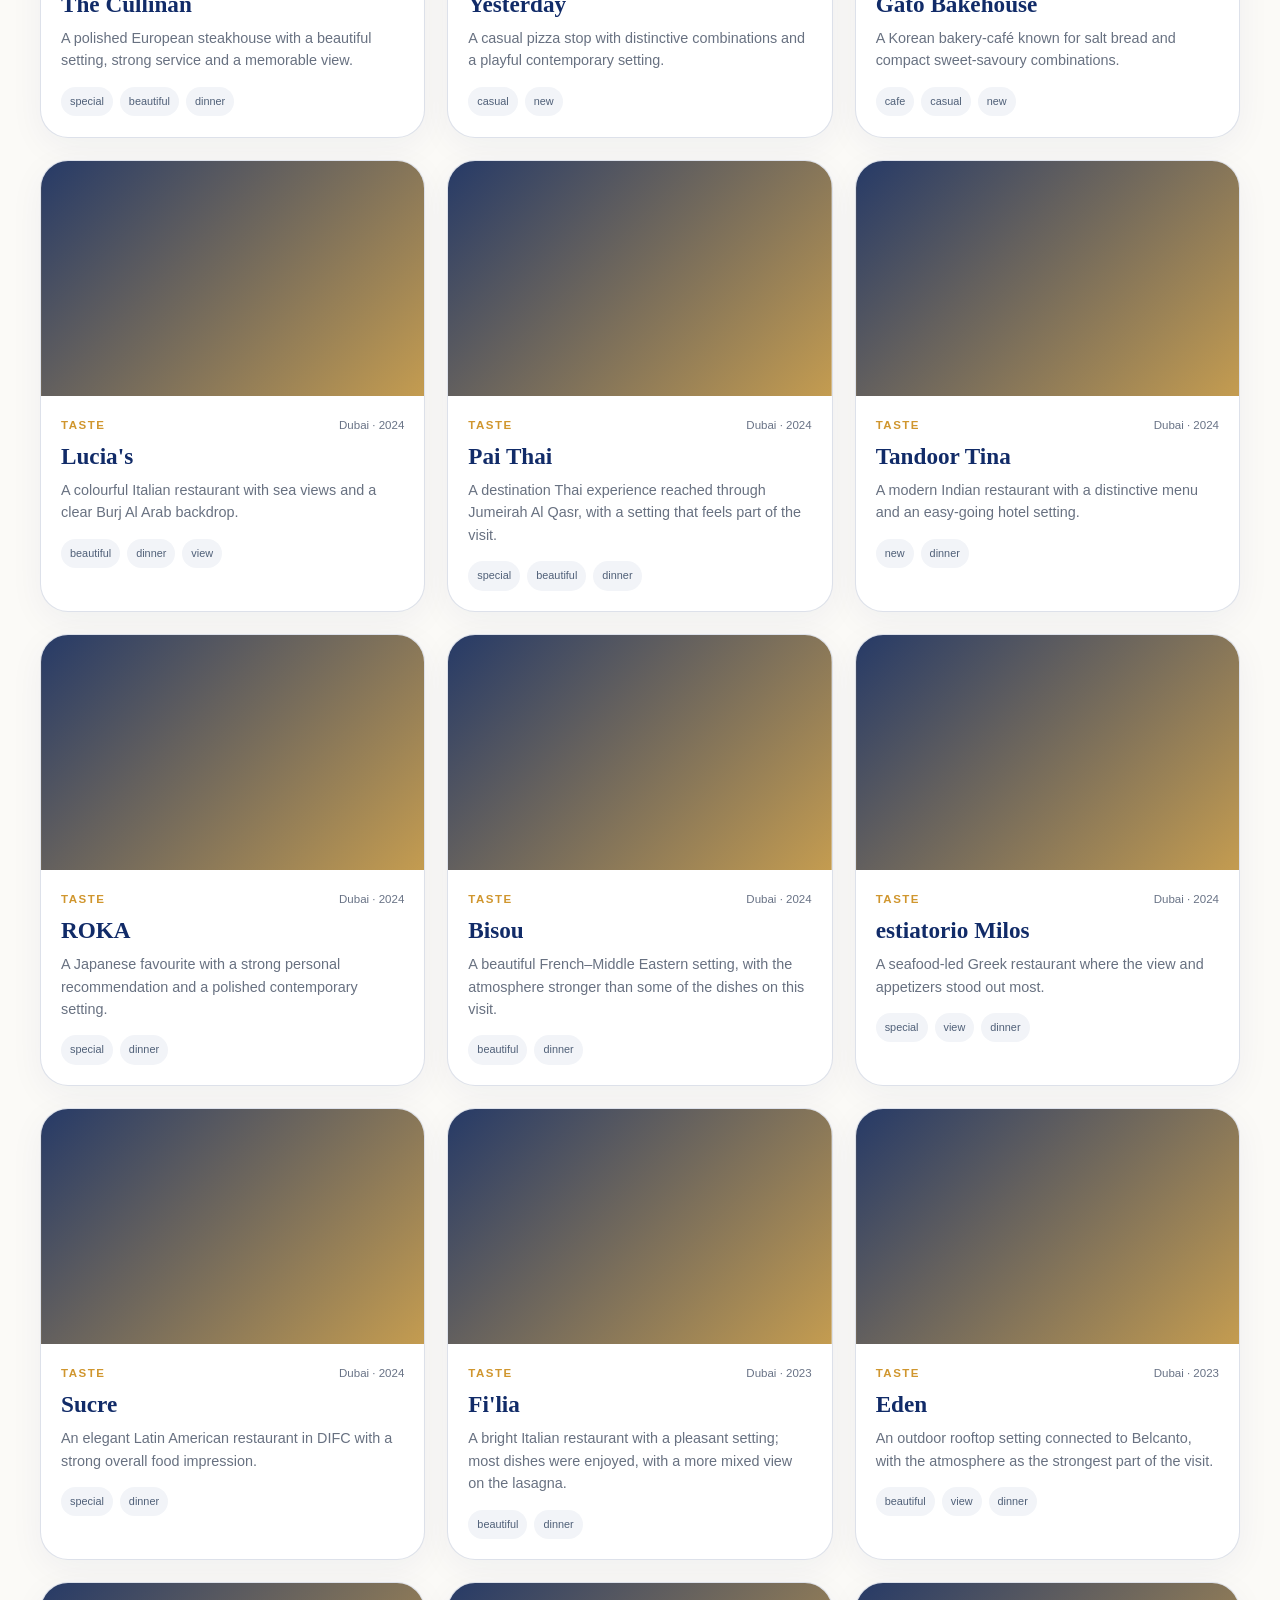
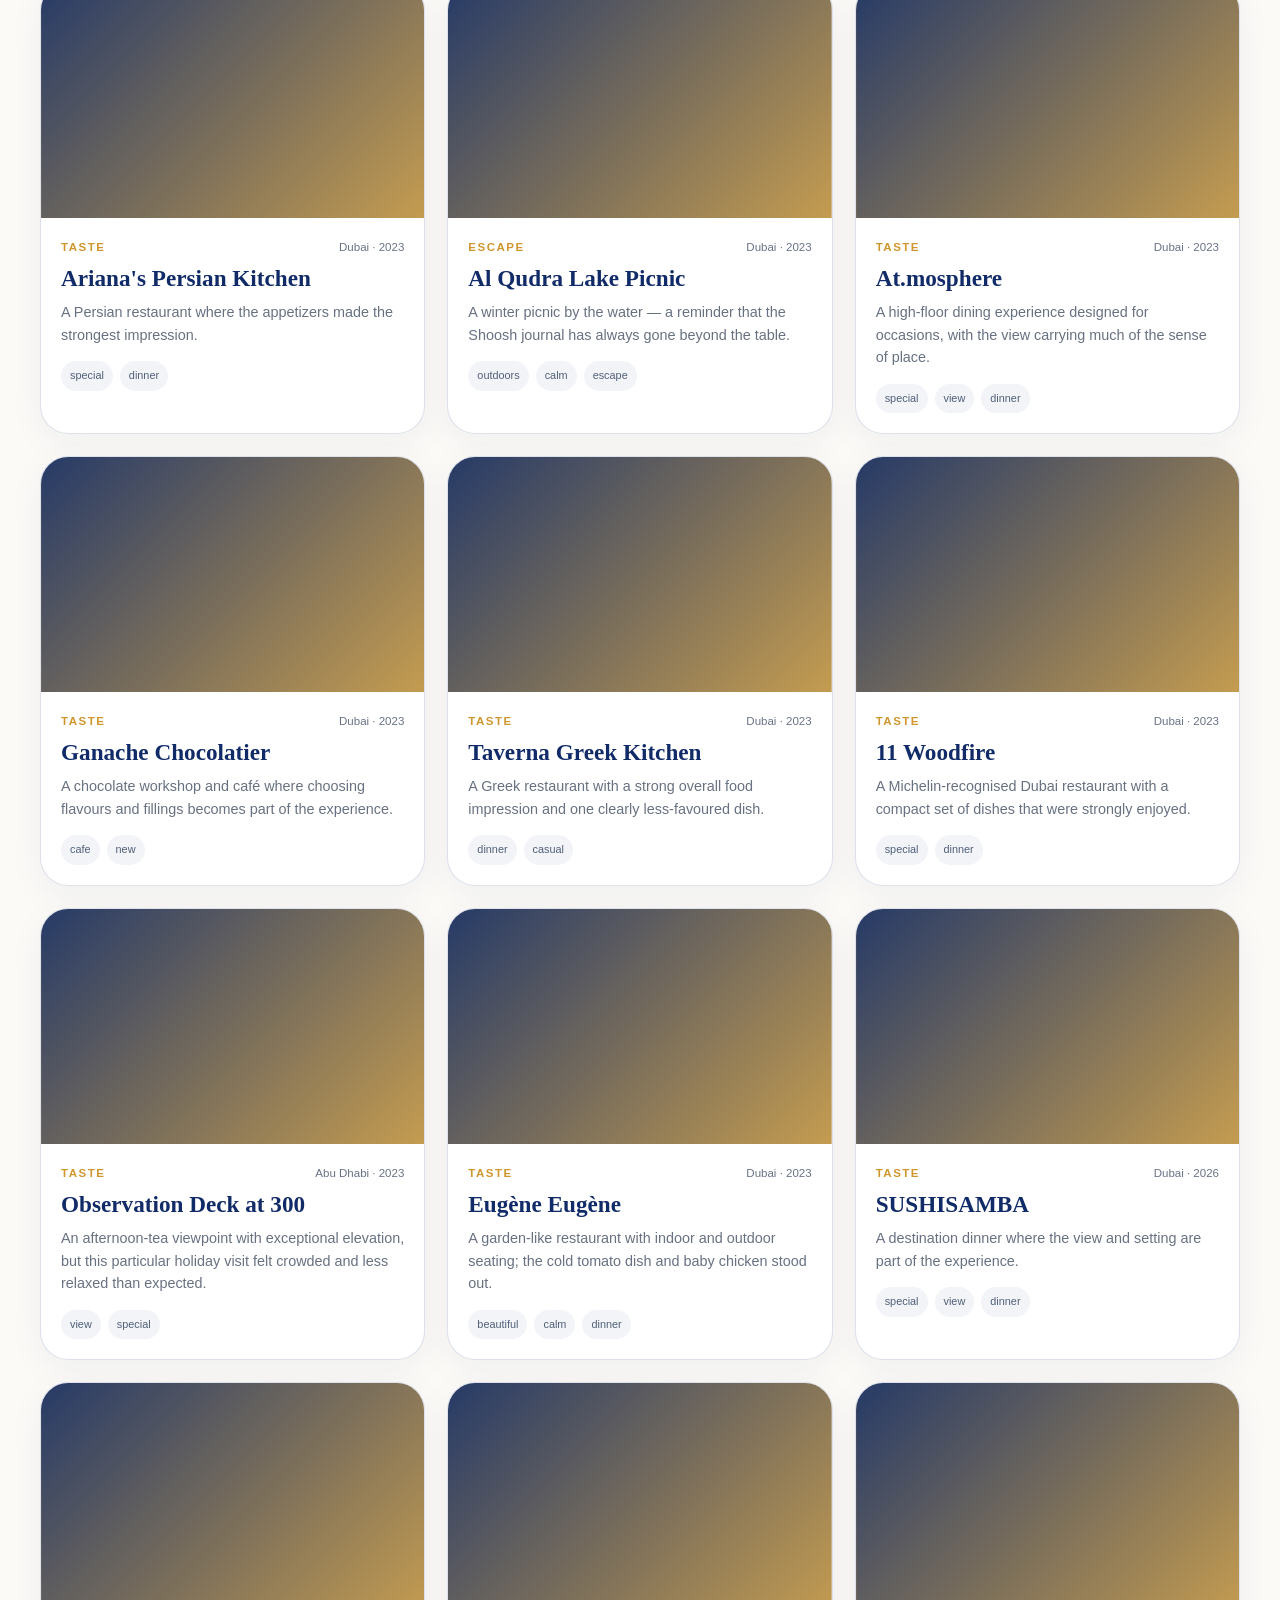
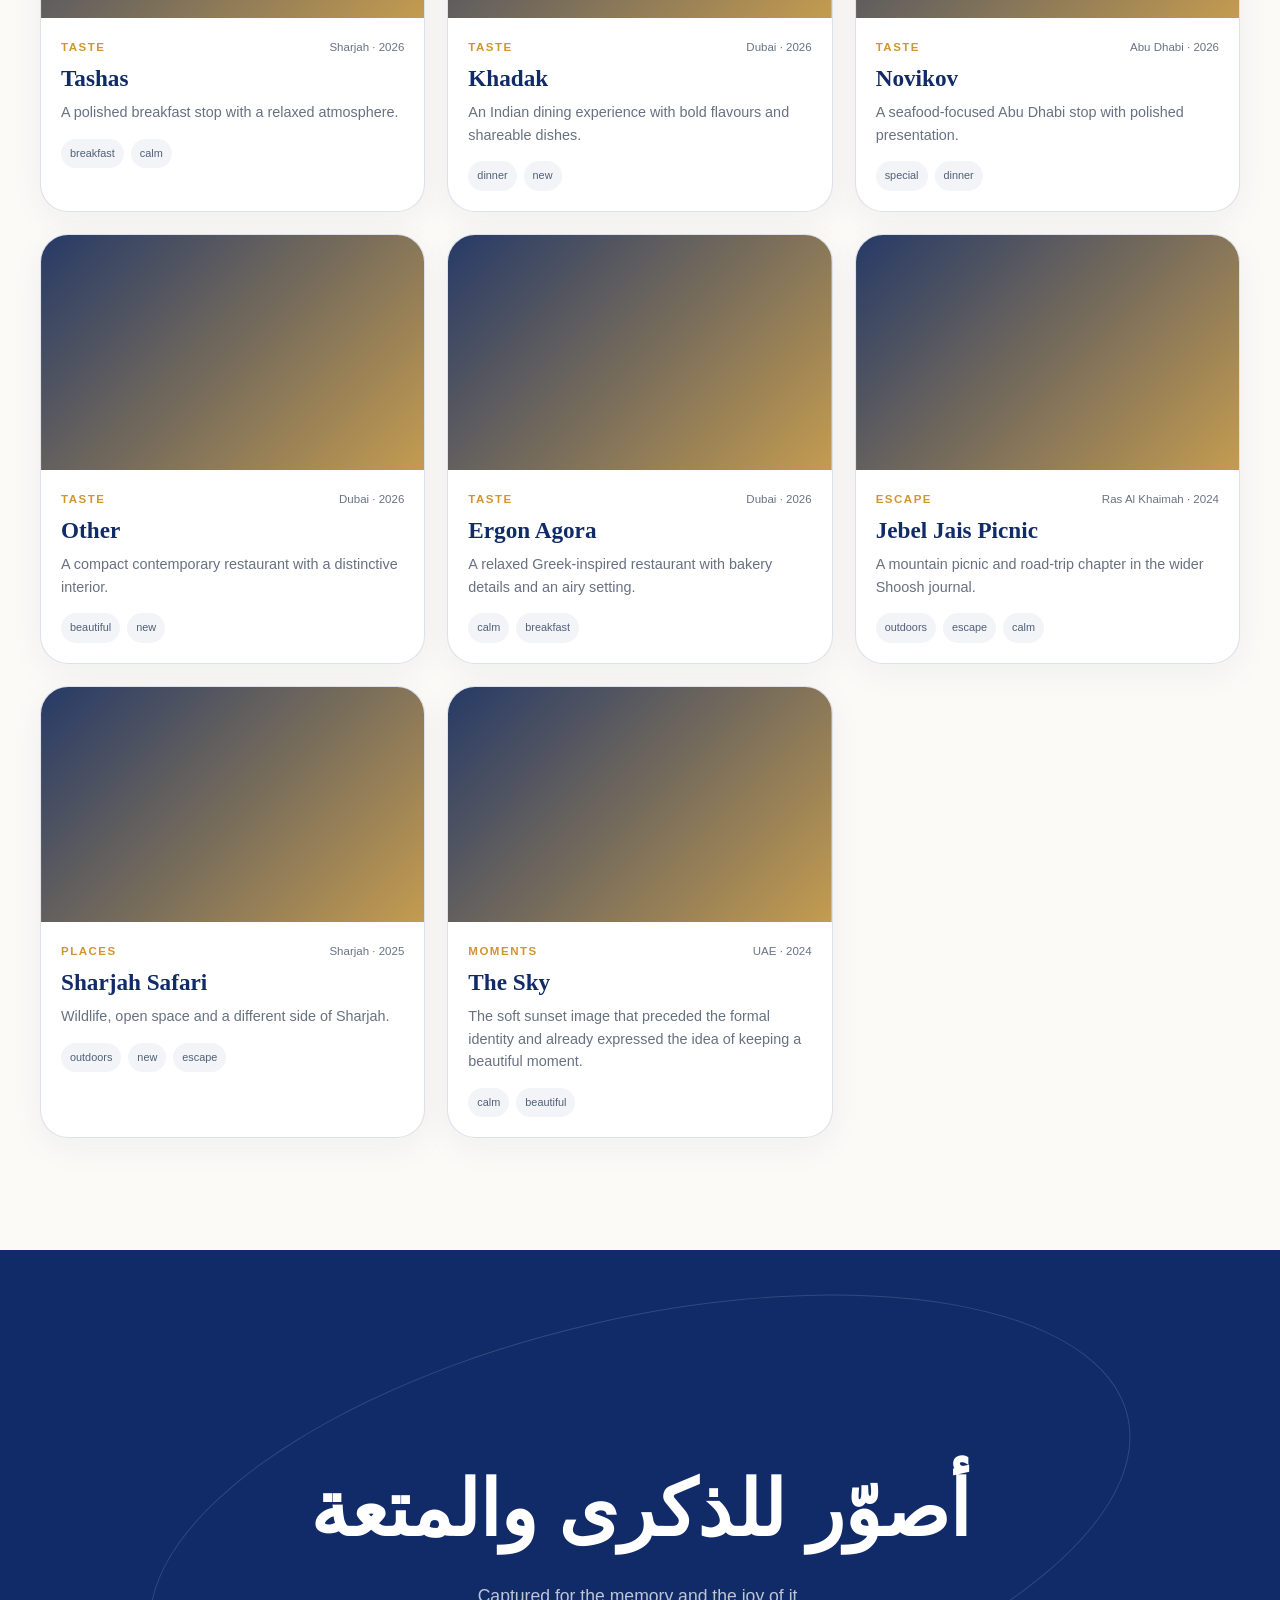
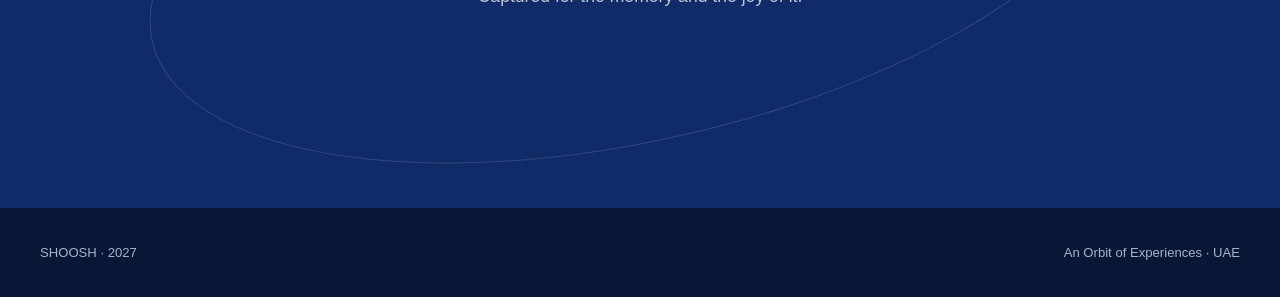
==== commit a723c353: "Launch Shoosh 2027 editorial journal homepage" ====
--- a/index.html
+++ b/index.html
@@ -1,24 +1 @@
-<!doctype html>
-<html lang="en" dir="ltr">
-<head>
-<meta charset="utf-8"><meta name="viewport" content="width=device-width,initial-scale=1"><meta name="theme-color" content="#112B68">
-<title>Shoosh — An Orbit of Experiences</title>
-<meta name="description" content="Shoosh — a UAE journal of tastes, places, escapes and moments worth remembering.">
-<style>
-:root{--b:#112B68;--g:#D4A02A;--ink:#11141a;--paper:#f6f5f1;--mut:#697181;--line:rgba(17,43,104,.14);--dark:#0c0f14;--r:24px}*{box-sizing:border-box}html{scroll-behavior:smooth}body{margin:0;font-family:-apple-system,BlinkMacSystemFont,"Segoe UI",Arial,sans-serif;color:var(--ink);background:white}button,input,select{font:inherit}button{cursor:pointer}a{text-decoration:none;color:inherit}.w{width:min(1180px,calc(100% - 34px));margin:auto}.caps{font-size:.71rem;letter-spacing:.18em;text-transform:uppercase;font-weight:900;color:var(--g)}h1,h2,h3,p{margin-top:0}h1{font-size:clamp(3.8rem,9vw,8.2rem);line-height:.86;letter-spacing:-.065em}h2{font-size:clamp(2.3rem,5vw,4.8rem);line-height:.95;letter-spacing:-.05em}.lead{font-size:clamp(1rem,1.8vw,1.25rem);line-height:1.7;color:#596172}.nav{position:fixed;z-index:60;top:0;left:0;right:0;padding:13px 0;background:linear-gradient(#ffffffee,#ffffffc9,transparent);backdrop-filter:blur(14px)}.navin{display:flex;justify-content:space-between;align-items:center;gap:16px}.brand{display:flex;align-items:center;gap:10px;font-weight:950;color:var(--b);letter-spacing:.05em}.mini{width:42px;height:42px;border:2px solid var(--b);border-radius:50%;position:relative}.mini:before{content:"";position:absolute;width:44px;height:15px;border:2px solid var(--b);border-radius:50%;left:-3px;top:12px;transform:rotate(-12deg);background:white}.navlinks{display:flex;gap:20px;align-items:center;font-size:.83rem;font-weight:800;color:#33405b}.navlinks a{opacity:.72}.lang{border:1px solid var(--line);background:#fff;color:var(--b);font-weight:900;border-radius:999px;padding:9px 12px}.hero{min-height:100vh;display:grid;align-items:center;padding:108px 0 60px;overflow:hidden;background:radial-gradient(circle at 76% 22%,#d4a02a1c,transparent 27%),radial-gradient(circle at 20% 75%,#112b6812,transparent 32%),#fff}.hero-grid{display:grid;grid-template-columns:1fr 1fr;align-items:center;gap:56px}.hero h1 span{color:var(--b)}.stroke{width:105px;height:5px;background:linear-gradient(90deg,var(--b),var(--g));border-radius:99px;margin:28px 0}.actions{display:flex;gap:10px;flex-wrap:wrap;margin-top:26px}.btn{padding:13px 18px;border-radius:999px;border:1px solid var(--b);font-weight:900;color:var(--b);background:white}.btn.primary{background:var(--b);color:white}.markstage{min-height:560px;display:grid;place-items:center;position:relative}.markstage:before{content:"";position:absolute;width:77%;aspect-ratio:1;border-radius:50%;box-shadow:0 0 100px #d4a02a35,0 0 150px #112b681f}.brandmark{width:min(500px,90vw);aspect-ratio:1;border-radius:50%;background:#fff;box-shadow:0 32px 80px #0b163329;position:relative;display:grid;place-items:center}.brandmark svg{width:88%;height:88%}.word{position:absolute;bottom:24%;font-family:"Snell Roundhand","Segoe Script",cursive;font-size:clamp(2.9rem,7vw,5.3rem);color:var(--b);transform:rotate(-4deg)}.star{position:absolute;color:var(--g);font-size:2rem;right:27%;top:20%}.wave{position:absolute;bottom:16%;width:58%;height:42px;border-top:7px solid var(--b);border-radius:50%;transform:rotate(-7deg)}.section{padding:112px 0}.two{display:grid;grid-template-columns:.78fr 1.22fr;gap:68px}.two h2{color:var(--b)}.quote{font-size:clamp(1.5rem,3.2vw,2.9rem);line-height:1.16;letter-spacing:-.035em;color:#182640}.worlds{display:grid;grid-template-columns:repeat(5,1fr);gap:13px;margin-top:62px}.world{min-height:150px;border:1px solid var(--line);border-radius:22px;padding:21px;position:relative;overflow:hidden;transition:.25s}.world:hover{transform:translateY(-5px);box-shadow:0 22px 65px #0c1b3d18}.world:after{content:"";position:absolute;width:110px;height:38px;border:1px solid #112b6830;border-radius:50%;right:-32px;bottom:16px;transform:rotate(-14deg)}.world b{display:block;color:var(--b);margin:11px 0 6px}.world p{font-size:.86rem;color:#717988;line-height:1.5}.dark{background:var(--dark);color:white}.dark .lead{color:#b4bdcb}.head{display:flex;justify-content:space-between;align-items:end;gap:28px;margin-bottom:36px}.head h2{max-width:760px}.head p{max-width:440px}.editorial{display:grid;grid-template-columns:1.25fr .85fr .85fr;grid-auto-rows:255px;gap:15px}.feature{border-radius:24px;position:relative;overflow:hidden;padding:23px;display:flex;align-items:flex-end;background:linear-gradient(135deg,#183a82,#0b1837);isolation:isolate}.feature.big{grid-row:span 2}.feature:nth-child(2){background:linear-gradient(135deg,#6a4b2d,#d7a050)}.feature:nth-child(3){background:linear-gradient(135deg,#375b42,#90a772)}.feature:nth-child(4){background:linear-gradient(135deg,#134c63,#7bb0be)}.feature:nth-child(5){background:linear-gradient(135deg,#5c2442,#d09b88)}.feature:before{content:"";position:absolute;width:130%;height:42%;border:1px solid #ffffff2e;border-radius:50%;left:-20%;top:27%;transform:rotate(-12deg);z-index:-1}.feature h3{font-size:1.35rem;margin:5px 0}.feature p{opacity:.72;font-size:.84rem;margin:0}.archive{background:#fff}.tools{display:grid;grid-template-columns:1.5fr .6fr .6fr;gap:11px;margin:28px 0 18px}.field{width:100%;border:1px solid var(--line);border-radius:14px;padding:13px 14px;background:#fff;color:#27344d;outline:0}.count{font-size:.82rem;color:var(--mut);margin-bottom:16px}.cards{display:grid;grid-template-columns:repeat(3,1fr);gap:19px}.card{border:1px solid var(--line);border-radius:22px;padding:21px;background:#fff;box-shadow:0 8px 28px #112b680c;transition:.25s;position:relative;overflow:hidden}.card:hover{transform:translateY(-5px);box-shadow:0 24px 70px #112b6820}.card:before{content:"";position:absolute;width:125px;height:44px;border:1px solid #112b6820;border-radius:50%;right:-28px;top:18px;transform:rotate(-14deg)}.badge{display:inline-flex;padding:6px 9px;border-radius:999px;background:#f2f5fb;color:var(--b);font-size:.7rem;font-weight:900}.card h3{font-size:1.17rem;margin:18px 0 5px}.cuisine{font-size:.76rem;font-weight:850;color:#b37c0e}.card p{font-size:.89rem;line-height:1.56;color:#687181;min-height:84px}.foot{display:flex;justify-content:space-between;gap:12px;border-top:1px solid #112b6810;padding-top:11px;margin-top:15px;align-items:center}.foot span{font-size:.75rem;color:#7c8491}.open{border:0;background:none;color:var(--b);font-weight:900}.beyond{background:linear-gradient(#f8f7f3,#eef3fa)}.moments{display:grid;grid-template-columns:1.15fr .85fr;gap:18px}.moment{min-height:480px;border-radius:28px;padding:26px;color:white;display:flex;align-items:flex-end;position:relative;overflow:hidden;background:linear-gradient(145deg,#154a63,#9dc0c3)}.moment:before{content:"";position:absolute;inset:0;background:radial-gradient(circle at 65% 30%,#fff2,transparent 28%),linear-gradient(to top,#07152baa,transparent 60%)}.moment-copy{position:relative}.stack{display:grid;gap:18px}.stack .moment{min-height:231px}.stack .moment:first-child{background:linear-gradient(145deg,#455f43,#a9bb7b)}.stack .moment:last-child{background:linear-gradient(145deg,#566fa7,#e5a6b6)}.philo{padding:112px 0}.notes{display:grid;grid-template-columns:repeat(4,1fr);gap:14px;margin-top:40px}.note{border:1px solid var(--line);border-radius:20px;padding:21px}.note b{display:block;color:var(--b);margin:9px 0}.note p{font-size:.85rem;line-height:1.52;color:#6c7481}.manifesto{min-height:75vh;display:grid;place-items:center;text-align:center;background:var(--b);color:#fff;overflow:hidden;position:relative}.manifesto:before{content:"";position:absolute;width:1000px;height:410px;border:2px solid #ffffff1e;border-radius:50%;transform:rotate(-13deg)}.manifesto .in{position:relative}.ar{font-size:clamp(2.4rem,8vw,6.4rem);font-weight:850}.en{font-size:clamp(1rem,2vw,1.3rem);opacity:.72;margin-top:12px}footer{padding:26px 0;background:#071936;color:#aeb8cc;font-size:.82rem}footer .w{display:flex;justify-content:space-between;gap:20px}.modal{position:fixed;z-index:100;inset:0;background:#050a13bd;backdrop-filter:blur(10px);display:none;place-items:center;padding:18px}.modal.on{display:grid}.panel{width:min(820px,100%);max-height:90vh;overflow:auto;background:#fff;border-radius:28px;padding:34px;position:relative}.close{position:absolute;right:16px;top:14px;border:0;background:#eef1f6;color:var(--b);width:40px;height:40px;border-radius:50%;font-size:1.35rem}.detail{display:flex;gap:8px;flex-wrap:wrap;margin:14px 0}.pill{padding:7px 10px;border-radius:999px;background:#f2f4f8;color:#40506c;font-size:.74rem;font-weight:800}.dish{display:flex;justify-content:space-between;gap:18px;padding:8px 0;border-bottom:1px solid #112b6810;font-size:.88rem}.dish strong{color:var(--b)}.reserve{color:#8b6509;font-weight:850;font-size:.86rem;margin:16px 0}.reveal{opacity:0;transform:translateY(20px);transition:.65s}.reveal.on{opacity:1;transform:none}[dir=rtl] body{font-family:Tahoma,Arial,sans-serif}[dir=rtl] .hero-grid,[dir=rtl] .two,[dir=rtl] .moments{direction:rtl}[dir=rtl] .close{right:auto;left:16px}@media(max-width:900px){.hero-grid,.two,.moments{grid-template-columns:1fr}.markstage{min-height:450px}.worlds{grid-template-columns:repeat(2,1fr)}.editorial{grid-template-columns:1fr 1fr}.feature.big{grid-column:span 2;grid-row:auto}.cards{grid-template-columns:repeat(2,1fr)}.notes{grid-template-columns:repeat(2,1fr)}}@media(max-width:620px){.navlinks a{display:none}.section,.philo{padding:82px 0}.markstage{min-height:380px}.worlds,.cards,.notes,.editorial{grid-template-columns:1fr}.feature.big{grid-column:auto}.tools{grid-template-columns:1fr}.head{display:block}.moment{min-height:390px}.stack .moment{min-height:220px}footer .w{display:block}}
-</style>
-</head><body>
-<nav class="nav"><div class="w navin"><a class="brand" href="#top"><span class="mini"></span><span>SHOOSH</span></a><div class="navlinks"><a href="#story" data-t="story">Story</a><a href="#journal" data-t="journal">Journal</a><a href="#beyond" data-t="beyond">Beyond the table</a><button class="lang" id="lang">عربي</button></div></div></nav>
-<main id="top">
-<section class="hero"><div class="w hero-grid"><div class="reveal"><div class="caps">SHOOSH · 2027</div><h1 data-html="hero">An orbit of <span>experiences.</span></h1><div class="stroke"></div><p class="lead" data-t="heroLead">Places, tastes, escapes, culture and small moments worth keeping — collected through one distinctive point of view.</p><div class="actions"><a class="btn primary" href="#journal" data-t="explore">Explore the journal</a><a class="btn" href="#story" data-t="why">The story behind Shoosh</a></div></div><div class="markstage reveal"><div class="brandmark"><svg viewBox="0 0 500 500" aria-label="Shoosh Saturn symbol"><circle cx="250" cy="190" r="105" fill="none" stroke="#112B68" stroke-width="8"/><ellipse cx="250" cy="190" rx="185" ry="55" fill="white" stroke="#112B68" stroke-width="8" transform="rotate(-12 250 190)"/><path d="M88 203c80 33 243 21 335-25" fill="none" stroke="#112B68" stroke-width="5"/><circle cx="250" cy="190" r="105" fill="white" stroke="#112B68" stroke-width="8"/><path d="M90 205c90 28 250 18 330-28" fill="none" stroke="#112B68" stroke-width="8"/></svg><span class="star">✦</span><div class="word">Shoosh</div><div class="wave"></div></div></div></div></section>
-<section class="section" id="story"><div class="w"><div class="two"><div class="reveal"><div class="caps" data-t="identity">The identity</div><h2 data-html="identityTitle">Not one category.<br>One point of view.</h2></div><div class="reveal"><p class="quote" data-t="identityQuote">Shoosh does not collect restaurants, destinations or events. She collects the experiences that make a place worth remembering.</p><p class="lead" data-t="identityLead">Saturn signals discovery. The orbit connects otherwise different experiences. The wave carries movement forward. The gold star marks the rare moment worth keeping.</p></div></div><div class="worlds"><div class="world reveal"><div class="caps">01</div><b data-t="taste">Taste</b><p data-t="tasteD">Restaurants, cafés, bakeries and useful visit details.</p></div><div class="world reveal"><div class="caps">02</div><b data-t="places">Places</b><p data-t="placesD">Hotels, architecture, venues and distinctive settings.</p></div><div class="world reveal"><div class="caps">03</div><b data-t="escape">Escape</b><p data-t="escapeD">Mountains, picnics, road trips and time away.</p></div><div class="world reveal"><div class="caps">04</div><b data-t="culture">Culture</b><p data-t="cultureD">Events, exhibitions and experiences that widen the journal.</p></div><div class="world reveal"><div class="caps">05</div><b data-t="moments">Moments</b><p data-t="momentsD">Sunsets, details and frames worth remembering.</p></div></div></div></section>
-<section class="section dark"><div class="w"><div class="head reveal"><div><div class="caps" data-t="curated">Curated now</div><h2 data-t="curatedTitle">The journal, beyond the Instagram grid.</h2></div><p class="lead" data-t="curatedLead">Individual posts become a coherent editorial archive while the original personal voice stays intact.</p></div><div class="editorial"><article class="feature big reveal"><div><div class="caps">ESCAPE</div><h3>Jebel Jais</h3><p>Mountain picnic · Ras Al Khaimah</p></div></article><article class="feature reveal"><div><div class="caps">TASTE</div><h3>The Cullinan</h3><p>Jumeirah Marsa Al Arab</p></div></article><article class="feature reveal"><div><div class="caps">PLACES</div><h3>Sharjah Safari</h3><p>Al Dhaid</p></div></article><article class="feature reveal"><div><div class="caps">ESCAPE</div><h3>Al Qudra Lake</h3><p>Winter picnic</p></div></article><article class="feature reveal"><div><div class="caps">TASTE</div><h3>At.mosphere</h3><p>Burj Khalifa · Level 122</p></div></article></div></div></section>
-<section class="section archive" id="journal"><div class="w"><div class="head reveal"><div><div class="caps" data-t="archive">The living archive</div><h2 data-t="archiveTitle">Table notes, escapes & remembered places.</h2></div><p class="lead" data-t="archiveLead">Search by restaurant, cuisine or area. Filter by city and category. Open any card for dishes, prices and practical notes when shared.</p></div><div class="tools reveal"><input id="q" class="field" placeholder="Search restaurant, cuisine or area…"><select id="city" class="field"><option value="">All cities</option></select><select id="cat" class="field"><option value="">All categories</option></select></div><div id="count" class="count"></div><div id="cards" class="cards"></div></div></section>
-<section class="section beyond" id="beyond"><div class="w"><div class="head reveal"><div><div class="caps" data-t="beyondEye">Beyond the table</div><h2 data-t="beyondTitle">The brand is bigger than food.</h2></div><p class="lead" data-t="beyondLead">Dining is a substantial archive, but Shoosh becomes distinctive when food sits beside travel, nature, design and personal moments.</p></div><div class="moments"><article class="moment reveal"><div class="moment-copy"><div class="caps">ESCAPE</div><h3>Al Qudra Lake</h3><p data-t="qdr">A winter picnic by the water — simple, personal and outside the restaurant format.</p></div></article><div class="stack"><article class="moment reveal"><div class="moment-copy"><div class="caps">PLACES</div><h3>Sharjah Safari</h3><p data-t="saf">Wildlife, open space and a different side of Sharjah.</p></div></article><article class="moment reveal"><div class="moment-copy"><div class="caps">MOMENTS</div><h3 data-t="sky">The sky that became the signature</h3><p data-t="skyD">The original display photo already carried the idea: keep the beautiful moment.</p></div></article></div></div></div></section>
-<section class="philo"><div class="w"><div class="two"><div class="reveal"><div class="caps" data-t="voice">The Shoosh review language</div><h2 data-t="voiceTitle">Useful without becoming a rating machine.</h2></div><div class="reveal"><p class="quote" data-t="voiceQuote">The value is in direct observation: what the place felt like, what was ordered, what stood out and what a visitor should know before going.</p></div></div><div class="notes"><div class="note reveal"><div class="caps">01</div><b data-t="n1">Setting first</b><p data-t="n1d">Where it is, how it feels and whether the view or design changes the experience.</p></div><div class="note reveal"><div class="caps">02</div><b data-t="n2">Personal impression</b><p data-t="n2d">A concise view of what was genuinely liked — and what was not.</p></div><div class="note reveal"><div class="caps">03</div><b data-t="n3">Practical detail</b><p data-t="n3d">Reservation guidance and location context that make the visit easier to plan.</p></div><div class="note reveal"><div class="caps">04</div><b data-t="n4">What was ordered</b><p data-t="n4d">Dish names and prices preserve the usefulness of the original posts.</p></div></div></div></section>
-<section class="manifesto"><div class="in w reveal"><div class="ar">أصوّر للذكرى والمتعة</div><div class="en">Captured for the memory and the joy of it.</div></div></section>
-</main><footer><div class="w"><span>SHOOSH · 2027</span><span>An Orbit of Experiences · UAE</span></div></footer>
-<div class="modal" id="modal"><div class="panel"><button class="close" id="x">×</button><div class="caps" id="mc"></div><h2 id="mt"></h2><div class="detail" id="md"></div><p class="lead" id="ms"></p><div class="reserve" id="mr"></div><div id="dishes"></div></div></div>
-<script>
-const T={en:{story:"Story",journal:"Journal",beyond:"Beyond the table",hero:'An orbit of <span>experiences.</span>',heroLead:"Places, tastes, escapes, culture and small moments worth keeping — collected through one distinctive point of view.",explore:"Explore the journal",why:"The story behind Shoosh",identity:"The identity",identityTitle:"Not one category.<br>One point of view.",identityQuote:"Shoosh does not collect restaurants, destinations or events. She collects the experiences that make a place worth remembering.",identityLead:"Saturn signals discovery. The orbit connects otherwise different experiences. The wave carries movement forward. The gold star marks the rare moment worth keeping.",taste:"Taste",places:"Places",escape:"Escape",culture:"Culture",moments:"Moments",tasteD:"Restaurants, cafés, bakeries and useful visit details.",placesD:"Hotels, architecture, venues and distinctive settings.",escapeD:"Mountains, picnics, road trips and time away.",cultureD:"Events, exhibitions and experiences that widen the journal.",momentsD:"Sunsets, details and frames worth remembering.",curated:"Curated now",curatedTitle:"The journal, beyond the Instagram grid.",curatedLead:"Individual posts become a coherent editorial archive while the original personal voice stays intact.",archive:"The living archive",archiveTitle:"Table notes, escapes & remembered places.",archiveLead:"Search by restaurant, cuisine or area. Filter by city and category. Open any card for dishes, prices and practical notes when shared.",beyondEye:"Beyond the table",beyondTitle:"The brand is bigger than food.",beyondLead:"Dining is a substantial archive, but Shoosh becomes distinctive when food sits beside travel, nature, design and personal moments.",qdr:"A winter picnic by the water — simple, personal and outside the restaurant format.",saf:"Wildlife, open space and a different side of Sharjah.",sky:"The sky that became the signature",skyD:"The original display photo already carried the idea: keep the beautiful moment.",voice:"The Shoosh review language",voiceTitle:"Useful without becoming a rating machine.",voiceQuote:"The value is in direct observation: what the place felt like, what was ordered, what stood out and what a visitor should know before going.",n1:"Setting first",n1d:"Where it is, how it feels and whether the view or design changes the experience.",n2:"Personal impression",n2d:"A concise view of what was genuinely liked — and what was not.",n3:"Practical detail",n3d:"Reservation guidance and location context that make the visit easier to plan.",n4:"What was ordered",n4d:"Dish names and prices preserve the usefulness of the original posts.",open:"Open",allCities:"All cities",allCats:"All categories",search:"Search restaurant, cuisine or area…",results:"experiences",ordered:"What was ordered",reservation:"Reservation",aed:"AED"},ar:{story:"القصة",journal:"اليوميات",beyond:"أبعد من المائدة",hero:'مدار من <span>التجارب.</span>',heroLead:"أماكن ومذاقات ورحلات وثقافة ولحظات صغيرة تستحق أن تبقى — تُجمع من منظور واحد ومميز.",explore:"استكشف اليوميات",why:"القصة خلف سوش",identity:"الهوية",identityTitle:"ليست فئة واحدة.<br>بل منظور واحد.",identityQuote:"سوش لا تجمع المطاعم أو الوجهات أو الفعاليات فقط؛ بل تجمع التجارب التي تجعل المكان جديراً بالتذكر.",identityLead:"زحل يرمز للاكتشاف، والمدار يربط التجارب المختلفة، والموجة تحمل الحركة إلى الأمام، والنجمة الذهبية تشير للحظة التي تستحق أن تبقى.",taste:"المذاق",places:"الأماكن",escape:"الرحلات",culture:"الثقافة",moments:"اللحظات",tasteD:"مطاعم ومقاهٍ ومخابز وتفاصيل مفيدة للزيارة.",placesD:"فنادق وعمارة ووجهات ذات حضور مكاني واضح.",escapeD:"جبال ونزهات ورحلات طريق ووقت بعيد.",cultureD:"فعاليات ومعارض وتجارب توسّع اليوميات.",momentsD:"غروب وتفاصيل ولقطات تستحق أن تبقى.",curated:"مختارات الآن",curatedTitle:"اليوميات، أبعد من شبكة إنستغرام.",curatedLead:"تتحول المنشورات الفردية إلى أرشيف تحريري مترابط مع الحفاظ على الصوت الشخصي الأصلي.",archive:"الأرشيف الحي",archiveTitle:"ملاحظات المائدة، الرحلات والأماكن التي بقيت.",archiveLead:"ابحث باسم المطعم أو نوع المطبخ أو المنطقة، وفلتر حسب المدينة والفئة. افتح أي بطاقة للأطباق والأسعار والملاحظات العملية عندما تكون مذكورة.",beyondEye:"أبعد من المائدة",beyondTitle:"الهوية أكبر من الطعام.",beyondLead:"أرشيف الطعام كبير، لكن تميّز سوش يظهر عندما يجلس الطعام بجانب السفر والطبيعة والتصميم واللحظات الشخصية.",qdr:"نزهة شتوية بجانب الماء — بسيطة وشخصية وبعيدة عن قالب المطاعم.",saf:"حياة برية ومساحات مفتوحة ووجه مختلف من الشارقة.",sky:"السماء التي أصبحت توقيعاً",skyD:"صورة العرض الأصلية كانت تحمل الفكرة منذ البداية: احتفظ باللحظة الجميلة.",voice:"لغة مراجعات سوش",voiceTitle:"مفيدة من دون أن تصبح آلة تقييم.",voiceQuote:"القيمة في الملاحظة المباشرة: كيف بدا المكان، ماذا تم طلبه، ما الذي برز، وما الذي يحتاج الزائر أن يعرفه قبل الذهاب.",n1:"المكان أولاً",n1d:"أين يقع، كيف يبدو، وهل الإطلالة أو التصميم يغيران التجربة.",n2:"الانطباع الشخصي",n2d:"رأي مباشر ومختصر فيما نال الإعجاب وما لم ينل الإعجاب.",n3:"التفاصيل العملية",n3d:"الحجز والموقع وما يجعل التخطيط للزيارة أسهل.",n4:"ماذا تم طلبه",n4d:"أسماء الأطباق والأسعار تحفظ فائدة المنشورات الأصلية.",open:"عرض",allCities:"كل المدن",allCats:"كل الفئات",search:"ابحث عن مطعم أو مطبخ أو منطقة…",results:"تجربة",ordered:"ماذا تم طلبه",reservation:"الحجز",aed:"درهم"}};let lang="en",posts=[];const $=s=>document.querySelector(s),$$=s=>[...document.querySelectorAll(s)];function tr(k){return T[lang][k]||k}function esc(s){return String(s??"").replace(/[&<>"']/g,m=>({"&":"&amp;","<":"&lt;",">":"&gt;","\"":"&quot;","'":"&#039;"}[m]))}function summary(p){return lang==="ar"?p.summaryAr:p.summaryEn}function apply(){document.documentElement.lang=lang;document.documentElement.dir=lang==="ar"?"rtl":"ltr";$("#lang").textContent=lang==="en"?"عربي":"English";$$('[data-t]').forEach(e=>e.textContent=tr(e.dataset.t));$$('[data-html]').forEach(e=>e.innerHTML=tr(e.dataset.html));$("#q").placeholder=tr("search");$("#city").options[0].text=tr("allCities");$("#cat").options[0].text=tr("allCats");render()}$("#lang").onclick=()=>{lang=lang==="en"?"ar":"en";apply()};function filtered(){let q=$("#q").value.toLowerCase().trim(),c=$("#city").value,k=$("#cat").value;return posts.filter(p=>(!q||[p.title,p.city,p.area,p.cuisine,p.summaryEn,p.summaryAr].join(" ").toLowerCase().includes(q))&&(!c||p.city===c)&&(!k||p.category===k))}function render(){let a=filtered();$("#count").textContent=`${a.length} ${tr("results")}`;$("#cards").innerHTML=a.map(p=>`<article class="card"><span class="badge">${esc(p.city)}</span><h3>${esc(p.title)}</h3><div class="cuisine">${esc(p.cuisine)}</div><p>${esc(summary(p))}</p><div class="foot"><span>${esc(p.area)} · ${esc(p.year||"")}</span><button class="open" data-o="${esc(p.slug)}">${tr("open")} →</button></div></article>`).join("");$$('[data-o]').forEach(b=>b.onclick=()=>openPost(b.dataset.o))}function openPost(s){let p=posts.find(x=>x.slug===s);if(!p)return;$("#mc").textContent=p.category;$("#mt").textContent=p.title;$("#md").innerHTML=[p.city,p.area,p.cuisine,p.date].filter(Boolean).map(x=>`<span class="pill">${esc(x)}</span>`).join("");$("#ms").textContent=summary(p);$("#mr").textContent=p.reservation?`${tr("reservation")}: ${p.reservation}`:"";$("#dishes").innerHTML=p.dishes?.length?`<div class="caps">${tr("ordered")}</div>`+p.dishes.map(d=>`<div class="dish"><span>${esc(d.name)}</span><strong>${d.price==null?"":`${d.price} ${tr("aed")}`}</strong></div>`).join(""):"";$("#modal").classList.add("on");document.body.style.overflow="hidden"}function close(){ $("#modal").classList.remove("on");document.body.style.overflow=""}$("#x").onclick=close;$("#modal").onclick=e=>{if(e.target===$("#modal"))close()};document.addEventListener("keydown",e=>{if(e.key==="Escape")close()});["q","city","cat"].forEach(id=>$("#"+id).addEventListener(id==="q"?"input":"change",render));const io=new IntersectionObserver(es=>es.forEach(e=>{if(e.isIntersecting)e.target.classList.add("on")}),{threshold:.1});$$('.reveal').forEach(e=>io.observe(e));fetch('data/posts.json').then(r=>r.json()).then(d=>{posts=d.sort((a,b)=>(b.year||0)-(a.year||0));[...new Set(posts.map(p=>p.city))].sort().forEach(v=>$("#city").insertAdjacentHTML('beforeend',`<option>${esc(v)}</option>`));[...new Set(posts.map(p=>p.category))].sort().forEach(v=>$("#cat").insertAdjacentHTML('beforeend',`<option>${esc(v)}</option>`));render()}).catch(()=>{$("#cards").innerHTML='<p class="lead">Unable to load the journal data.</p>'});
-</script></body></html>+<!doctype html><html lang="en" dir="ltr"><head><meta charset="utf-8"><meta name="viewport" content="width=device-width,initial-scale=1"><meta name="theme-color" content="#112B68"><title>Shoosh — An Orbit of Experiences</title><meta name="description" content="Shoosh is a personal UAE experience journal: places, tastes, escapes, culture and moments worth remembering."><link rel="canonical" href="https://ahmedyyya.github.io/Shoosh/"><link rel="stylesheet" href="assets/css/main.css"><meta property="og:title" content="Shoosh — An Orbit of Experiences"><meta property="og:description" content="A personal journal of places, tastes and moments worth remembering."><meta property="og:type" content="website"><meta property="og:url" content="https://ahmedyyya.github.io/Shoosh/"></head><body><a class="skip" href="#content">Skip to content</a><header class="site-header"><div class="shell nav"><a class="brand" href="/Shoosh/"><span class="brand-mark" data-brand="primary" aria-hidden="true"></span><span>SHOOSH</span></a><nav class="nav-links" aria-label="Primary"><a href="/Shoosh/" aria-current="page" data-i18n="home">Home</a><a href="/Shoosh/journal/" data-i18n="journal">Journal</a><a href="/Shoosh/about/" data-i18n="about">About</a><button class="lang" data-lang-toggle type="button">عربي</button></nav></div></header><main id="content"><section class="hero"><div class="shell hero-grid"><div class="hero-copy reveal"><div class="eyebrow">SHOOSH · 2027</div><p data-en="A personal visual journal" data-ar="يوميات بصرية شخصية">A personal visual journal</p><h1><span data-en="An orbit of" data-ar="مدار من">An orbit of</span> <em data-en="experiences." data-ar="التجارب.">experiences.</em></h1><div class="hero-line"></div><p class="lead" data-en="Places, tastes, escapes, culture and small moments worth keeping — collected through one distinctive point of view." data-ar="أماكن ومذاقات ورحلات وثقافة ولحظات صغيرة تستحق أن تبقى — تُجمع من منظور واحد ومميز.">Places, tastes, escapes, culture and small moments worth keeping — collected through one distinctive point of view.</p><div class="actions"><a class="button primary" href="/Shoosh/journal/" data-i18n="explore">Explore the journal</a><a class="button" href="#featured" data-en="Start with a story" data-ar="ابدأ بقصة">Start with a story</a></div></div><div class="hero-mark-wrap reveal" aria-label="Approved Shoosh identity"><div class="orbit"></div><div class="hero-mark" data-brand="primary"></div></div></div></section><section class="section"><div class="shell"><div class="philosophy"><div class="reveal"><div class="eyebrow" data-en="The point of view" data-ar="منظور سوش">The point of view</div><h2 data-en="Not one category. One way of seeing." data-ar="ليست فئة واحدة. بل طريقة واحدة لرؤية التجربة.">Not one category. One way of seeing.</h2></div><div class="reveal"><p class="statement" data-en="Shoosh does not collect restaurants, destinations or events. She collects the experiences that make a place worth remembering." data-ar="سوش لا تجمع المطاعم أو الوجهات أو الفعاليات فقط؛ بل تجمع التجارب التي تجعل المكان جديراً بالتذكر.">Shoosh does not collect restaurants, destinations or events. She collects the experiences that make a place worth remembering.</p><p class="lead" data-en="The orbit connects different worlds; the wave carries the journey forward; the gold star marks the rare moment that stays." data-ar="يربط المدار عوالم مختلفة، وتحمل الموجة الرحلة إلى الأمام، بينما تشير النجمة الذهبية إلى اللحظة التي تستحق أن تبقى.">The orbit connects different worlds; the wave carries the journey forward; the gold star marks the rare moment that stays.</p></div></div><div class="orbit-categories reveal"><a class="orbit-chip" href="/Shoosh/journal/?category=Taste"><strong>Taste</strong><span data-en="Dining, cafés and what was actually tried" data-ar="المطاعم والمقاهي وما تم تجربته فعلاً">Dining, cafés and what was actually tried</span></a><a class="orbit-chip" href="/Shoosh/journal/?category=Places"><strong>Places</strong><span data-en="Spaces, destinations and design" data-ar="الأماكن والوجهات والتصميم">Spaces, destinations and design</span></a><a class="orbit-chip" href="/Shoosh/journal/?category=Escape"><strong>Escape</strong><span data-en="Mountains, water and open air" data-ar="الجبال والمياه والهواء الطلق">Mountains, water and open air</span></a><div class="orbit-chip"><strong>Culture</strong><span data-en="Events, exhibitions and discoveries" data-ar="الفعاليات والمعارض والاكتشافات">Events, exhibitions and discoveries</span></div><div class="orbit-chip"><strong>Moments</strong><span data-en="The small scenes worth keeping" data-ar="المشاهد الصغيرة التي تستحق أن تبقى">The small scenes worth keeping</span></div></div></div></section><section class="section dark" id="featured"><div class="shell"><div class="section-head reveal"><div><div class="eyebrow" data-en="Selected from the journal" data-ar="مختارات من اليوميات">Selected from the journal</div><h2 data-en="Stories, not a social grid." data-ar="قصص، وليست مجرد شبكة منشورات.">Stories, not a social grid.</h2></div><p class="lead" data-en="Every entry keeps Shoosh’s practical note, what she tried, the prices recorded at the time and the feeling of the place." data-ar="كل قصة تحتفظ بملاحظة سوش العملية، وما جرّبته، والأسعار المسجلة وقت الزيارة، وشعور المكان.">Every entry keeps Shoosh’s practical note, what she tried, the prices recorded at the time and the feeling of the place.</p></div><div class="feature-grid" data-featured></div></div></section><section class="section"><div class="shell"><div class="section-head reveal"><div><div class="eyebrow" data-en="Browse the archive" data-ar="استكشف الأرشيف">Browse the archive</div><h2 data-en="Find the next experience." data-ar="ابحث عن تجربتك القادمة.">Find the next experience.</h2></div><a class="button" href="/Shoosh/journal/" data-i18n="journal">Journal</a></div><div class="journal-grid" data-journal></div></div></section><section class="manifesto"><div class="shell reveal"><div class="manifesto-ar">أصوّر للذكرى والمتعة</div><div class="manifesto-en">Captured for the memory and the joy of it.</div></div></section></main><footer><div class="shell footer-row"><span>SHOOSH · 2027</span><span>An Orbit of Experiences · UAE</span></div></footer><script src="assets/js/media.js" defer></script><script src="assets/js/app.js" defer></script></body></html>
--- a/assets/css/main.css
+++ b/assets/css/main.css
@@ -0,0 +1 @@
+:root{--blue:#112B68;--blue-2:#081B45;--gold:#D0962E;--ink:#101218;--muted:#697386;--paper:#FBFAF7;--white:#fff;--line:rgba(17,43,104,.14);--dark:#111317;--radius:28px;--shadow:0 24px 70px rgba(9,25,62,.13);--serif:Georgia,'Times New Roman',serif;--sans:-apple-system,BlinkMacSystemFont,'Segoe UI',Arial,sans-serif}*{box-sizing:border-box}html{scroll-behavior:smooth}body{margin:0;background:var(--paper);color:var(--ink);font-family:var(--sans);line-height:1.6;-webkit-font-smoothing:antialiased}body.rtl{font-family:Tahoma,Arial,sans-serif}::selection{background:var(--gold);color:#081b45}a{color:inherit;text-decoration:none}button,input,select{font:inherit}img{max-width:100%;display:block}.shell{width:min(1200px,calc(100% - 38px));margin:auto}.skip{position:fixed;left:16px;top:-100px;z-index:100;background:#fff;padding:10px 14px;border-radius:10px}.skip:focus{top:16px}.site-header{position:sticky;top:0;z-index:50;background:rgba(251,250,247,.88);backdrop-filter:blur(18px);border-bottom:1px solid rgba(17,43,104,.08)}.nav{height:76px;display:flex;align-items:center;justify-content:space-between;gap:24px}.brand{display:flex;align-items:center;gap:12px;font-weight:900;letter-spacing:.1em;color:var(--blue)}.brand-mark{width:46px;height:46px;border-radius:50%;background:#fff center/cover no-repeat;border:1px solid rgba(17,43,104,.12);box-shadow:0 7px 22px rgba(17,43,104,.08)}.nav-links{display:flex;align-items:center;gap:24px;font-size:.88rem;font-weight:750;color:#31405d}.nav-links a{opacity:.78}.nav-links a:hover,.nav-links a[aria-current=page]{opacity:1;color:var(--blue)}.lang{border:1px solid var(--line);background:#fff;color:var(--blue);font-weight:800;padding:9px 13px;border-radius:999px;cursor:pointer}.menu{display:none}.eyebrow{font-size:.72rem;font-weight:900;letter-spacing:.19em;text-transform:uppercase;color:var(--gold)}h1,h2,h3,p{margin-top:0}h1,h2{font-family:var(--serif);font-weight:500;letter-spacing:-.045em}h1{font-size:clamp(3.6rem,8.4vw,8.2rem);line-height:.87;margin-bottom:25px}h2{font-size:clamp(2.4rem,5vw,4.9rem);line-height:.98}h3{line-height:1.2}.lead{font-size:clamp(1.05rem,1.8vw,1.3rem);line-height:1.72;color:#596274;max-width:720px}.hero{min-height:86vh;display:grid;align-items:center;position:relative;overflow:hidden;background:radial-gradient(circle at 76% 24%,rgba(208,150,46,.12),transparent 24%),radial-gradient(circle at 20% 78%,rgba(17,43,104,.08),transparent 28%),var(--paper)}.hero-grid{padding:86px 0 70px;display:grid;grid-template-columns:1.05fr .95fr;align-items:center;gap:68px}.hero h1 em{font-style:normal;color:var(--blue)}.hero-copy{position:relative;z-index:2}.hero-line{width:95px;height:5px;border-radius:6px;background:linear-gradient(90deg,var(--blue),var(--gold));margin:28px 0}.hero-mark-wrap{display:grid;place-items:center;position:relative;min-height:550px}.hero-mark-wrap:before{content:'';position:absolute;width:78%;aspect-ratio:1;border-radius:50%;box-shadow:0 0 110px rgba(208,150,46,.17)}.hero-mark{width:min(520px,90vw);aspect-ratio:1;background:#fff center/contain no-repeat;border-radius:50%;position:relative;box-shadow:var(--shadow)}.orbit{position:absolute;width:116%;height:43%;border:1px solid rgba(17,43,104,.16);border-radius:50%;transform:rotate(-12deg)}.actions{display:flex;flex-wrap:wrap;gap:11px;margin-top:30px}.button{display:inline-flex;align-items:center;justify-content:center;padding:13px 19px;border:1px solid var(--blue);border-radius:999px;font-weight:850;font-size:.9rem}.button.primary{background:var(--blue);color:#fff}.button:hover{transform:translateY(-1px)}.section{padding:112px 0}.section-head{display:flex;align-items:end;justify-content:space-between;gap:40px;margin-bottom:42px}.section-head>*{margin-bottom:0}.section-head .lead{max-width:470px}.philosophy{display:grid;grid-template-columns:.75fr 1.25fr;gap:70px}.statement{font-family:var(--serif);font-size:clamp(1.8rem,3.4vw,3.3rem);line-height:1.18;color:#172540}.orbit-categories{display:grid;grid-template-columns:repeat(5,1fr);gap:12px;margin-top:55px}.orbit-chip{padding:22px 16px;border:1px solid var(--line);border-radius:22px;background:#fff;min-height:132px;display:flex;flex-direction:column;justify-content:space-between;transition:.25s}.orbit-chip:hover{transform:translateY(-4px);box-shadow:var(--shadow)}.orbit-chip strong{font-family:var(--serif);font-size:1.35rem;color:var(--blue)}.orbit-chip span{font-size:.78rem;color:var(--muted)}.dark{background:var(--dark);color:#fff;position:relative;overflow:hidden}.dark:after{content:'';position:absolute;inset:0;background:repeating-linear-gradient(0deg,rgba(255,255,255,.012) 0 1px,transparent 1px 5px);pointer-events:none}.dark .shell{position:relative;z-index:1}.dark .lead{color:#abb4c4}.feature-grid{display:grid;grid-template-columns:1.25fr .75fr .75fr;grid-auto-rows:300px;gap:16px}.feature-card,.journal-card,.related-card{position:relative;overflow:hidden;border-radius:var(--radius);background:#20252e}.feature-card.big{grid-row:span 2}.media{position:absolute;inset:0;background:linear-gradient(135deg,#263a67,#c49c50);background-size:cover;background-position:center;transition:transform .6s ease}.feature-card:hover .media,.journal-card:hover .media,.related-card:hover .media{transform:scale(1.035)}.shade{position:absolute;inset:0;background:linear-gradient(to top,rgba(5,8,13,.88),rgba(5,8,13,.03) 65%)}.feature-copy{position:absolute;left:23px;right:23px;bottom:21px;z-index:2}.feature-copy .eyebrow{font-size:.66rem}.feature-copy h3{font-family:var(--serif);font-size:1.5rem;margin:7px 0 0}.feature-copy p{font-size:.88rem;color:#c7cfdb;margin:8px 0 0}.journal-tools{display:grid;grid-template-columns:2fr repeat(3,1fr);gap:10px;margin:30px 0}.field{width:100%;border:1px solid var(--line);background:#fff;border-radius:14px;padding:12px 14px;color:#26334f}.result-count{font-size:.82rem;color:var(--muted);margin:4px 0 20px}.journal-grid{display:grid;grid-template-columns:repeat(3,1fr);gap:22px}.journal-card{background:#fff;border:1px solid var(--line);box-shadow:0 9px 35px rgba(17,43,104,.05);min-height:430px;color:var(--ink)}.card-media{height:235px;position:relative;overflow:hidden}.journal-card .media{height:100%}.card-body{padding:20px}.card-top{display:flex;justify-content:space-between;align-items:center;gap:12px;font-size:.72rem}.category{color:var(--gold);text-transform:uppercase;letter-spacing:.13em;font-weight:900}.place{color:var(--muted)}.journal-card h3{font-family:var(--serif);font-size:1.45rem;color:var(--blue);margin:9px 0 8px}.journal-card p{font-size:.9rem;line-height:1.56;color:#687181}.meta-row{display:flex;flex-wrap:wrap;gap:7px;margin-top:15px}.tag{font-size:.68rem;padding:6px 9px;border-radius:999px;background:#f2f4f8;color:#506078}.story-hero{padding:70px 0 40px}.story-grid{display:grid;grid-template-columns:1.1fr .9fr;gap:50px;align-items:end}.story-visual{height:min(68vh,690px);min-height:480px;border-radius:34px;overflow:hidden;position:relative;box-shadow:var(--shadow);background:#263a67}.story-visual .media{position:absolute}.story-title h1{font-size:clamp(3rem,7vw,6.5rem)}.story-kicker{display:flex;flex-wrap:wrap;gap:8px;margin-bottom:17px}.story-kicker span{font-size:.72rem;padding:7px 10px;border-radius:999px;background:#fff;border:1px solid var(--line);color:#526078}.story-body{padding:50px 0 110px}.story-columns{display:grid;grid-template-columns:minmax(0,1.35fr) minmax(280px,.65fr);gap:60px}.prose h2{font-size:2.35rem;margin:45px 0 18px}.prose p{font-size:1.05rem;line-height:1.8;color:#465166}.quote{padding:25px 27px;border-left:4px solid var(--gold);background:#fff;border-radius:0 18px 18px 0;font-family:var(--serif);font-size:1.35rem;line-height:1.55;color:#1f315b}.rtl .quote{border-left:0;border-right:4px solid var(--gold);border-radius:18px 0 0 18px}.dish-list{border-top:1px solid var(--line)}.dish{display:flex;justify-content:space-between;gap:20px;padding:14px 0;border-bottom:1px solid var(--line)}.dish span:last-child{font-weight:850;color:var(--blue);white-space:nowrap}.facts{position:sticky;top:98px;background:#fff;border:1px solid var(--line);border-radius:24px;padding:24px;box-shadow:0 10px 30px rgba(17,43,104,.06)}.facts h3{font-family:var(--serif);font-size:1.4rem;color:var(--blue)}.fact{padding:12px 0;border-bottom:1px solid var(--line)}.fact:last-child{border:0}.fact small{display:block;color:var(--muted);font-size:.68rem;text-transform:uppercase;letter-spacing:.11em}.fact strong{display:block;margin-top:2px}.related{display:grid;grid-template-columns:repeat(3,1fr);gap:16px}.related-card{height:280px}.about-hero{padding:95px 0 70px}.identity-grid{display:grid;grid-template-columns:1fr 1fr;gap:55px;align-items:center}.identity-mark{aspect-ratio:1;border-radius:36px;background:#fff center/80% no-repeat;box-shadow:var(--shadow)}.metal-panel{aspect-ratio:1;border-radius:36px;background:#111 center/cover no-repeat;box-shadow:var(--shadow)}.swatches{display:grid;grid-template-columns:repeat(3,1fr);gap:12px;margin-top:25px}.swatch{border-radius:18px;padding:18px;min-height:126px;display:flex;flex-direction:column;justify-content:flex-end;font-weight:800}.swatch.blue{background:#112B68;color:#fff}.swatch.gold{background:#D0962E;color:#111}.swatch.white{background:#fff;border:1px solid var(--line);color:#112B68}.source-note{padding:22px;border:1px solid var(--line);background:#fff;border-radius:18px;color:#5d6678}.manifesto{min-height:62vh;display:grid;place-items:center;text-align:center;background:var(--blue);color:#fff;position:relative;overflow:hidden}.manifesto:before{content:'';position:absolute;width:1000px;height:420px;border:1px solid rgba(255,255,255,.14);border-radius:50%;transform:rotate(-13deg)}.manifesto>div{position:relative;z-index:1}.manifesto-ar{font-size:clamp(2.3rem,6vw,5.8rem);font-weight:850}.manifesto-en{opacity:.72;font-size:1.1rem;margin-top:12px}footer{background:#081735;color:#a8b3c8;padding:34px 0;font-size:.82rem}.footer-row{display:flex;justify-content:space-between;gap:25px}.empty{grid-column:1/-1;padding:60px;text-align:center;color:var(--muted);background:#fff;border-radius:24px}.reveal{opacity:0;transform:translateY(18px);transition:.65s ease}.reveal.visible{opacity:1;transform:none}.rtl{text-align:right}.rtl .feature-copy{left:23px;right:23px}.rtl .card-top,.rtl .dish,.rtl .footer-row{direction:rtl}@media(max-width:900px){.nav-links a{display:none}.hero-grid,.philosophy,.story-grid,.story-columns,.identity-grid{grid-template-columns:1fr}.hero-grid{padding-top:55px}.hero-mark-wrap{min-height:460px}.feature-grid{grid-template-columns:1fr 1fr;grid-auto-rows:260px}.feature-card.big{grid-column:span 2;grid-row:span 1}.orbit-categories{grid-template-columns:repeat(2,1fr)}.journal-grid{grid-template-columns:repeat(2,1fr)}.journal-tools{grid-template-columns:1fr 1fr}.facts{position:static}.story-title{order:-1}.story-visual{min-height:420px}.identity-grid{gap:25px}}@media(max-width:620px){.shell{width:min(100% - 28px,1200px)}.nav{height:68px}.brand span{font-size:.84rem}.hero{min-height:auto}.hero-grid{padding:55px 0}.hero-mark-wrap{min-height:350px}.hero-mark{width:310px}.section{padding:82px 0}.section-head{display:block}.section-head .lead{margin-top:16px}.orbit-categories{grid-template-columns:1fr 1fr}.feature-grid,.journal-grid,.related{grid-template-columns:1fr}.feature-card.big{grid-column:auto}.journal-tools{grid-template-columns:1fr}.story-visual{min-height:340px;height:52vh}.story-body{padding-bottom:80px}.swatches{grid-template-columns:1fr}.footer-row{display:block}.manifesto{min-height:52vh}}@media(prefers-reduced-motion:reduce){*{scroll-behavior:auto!important}.reveal{opacity:1;transform:none;transition:none}.media{transition:none}}
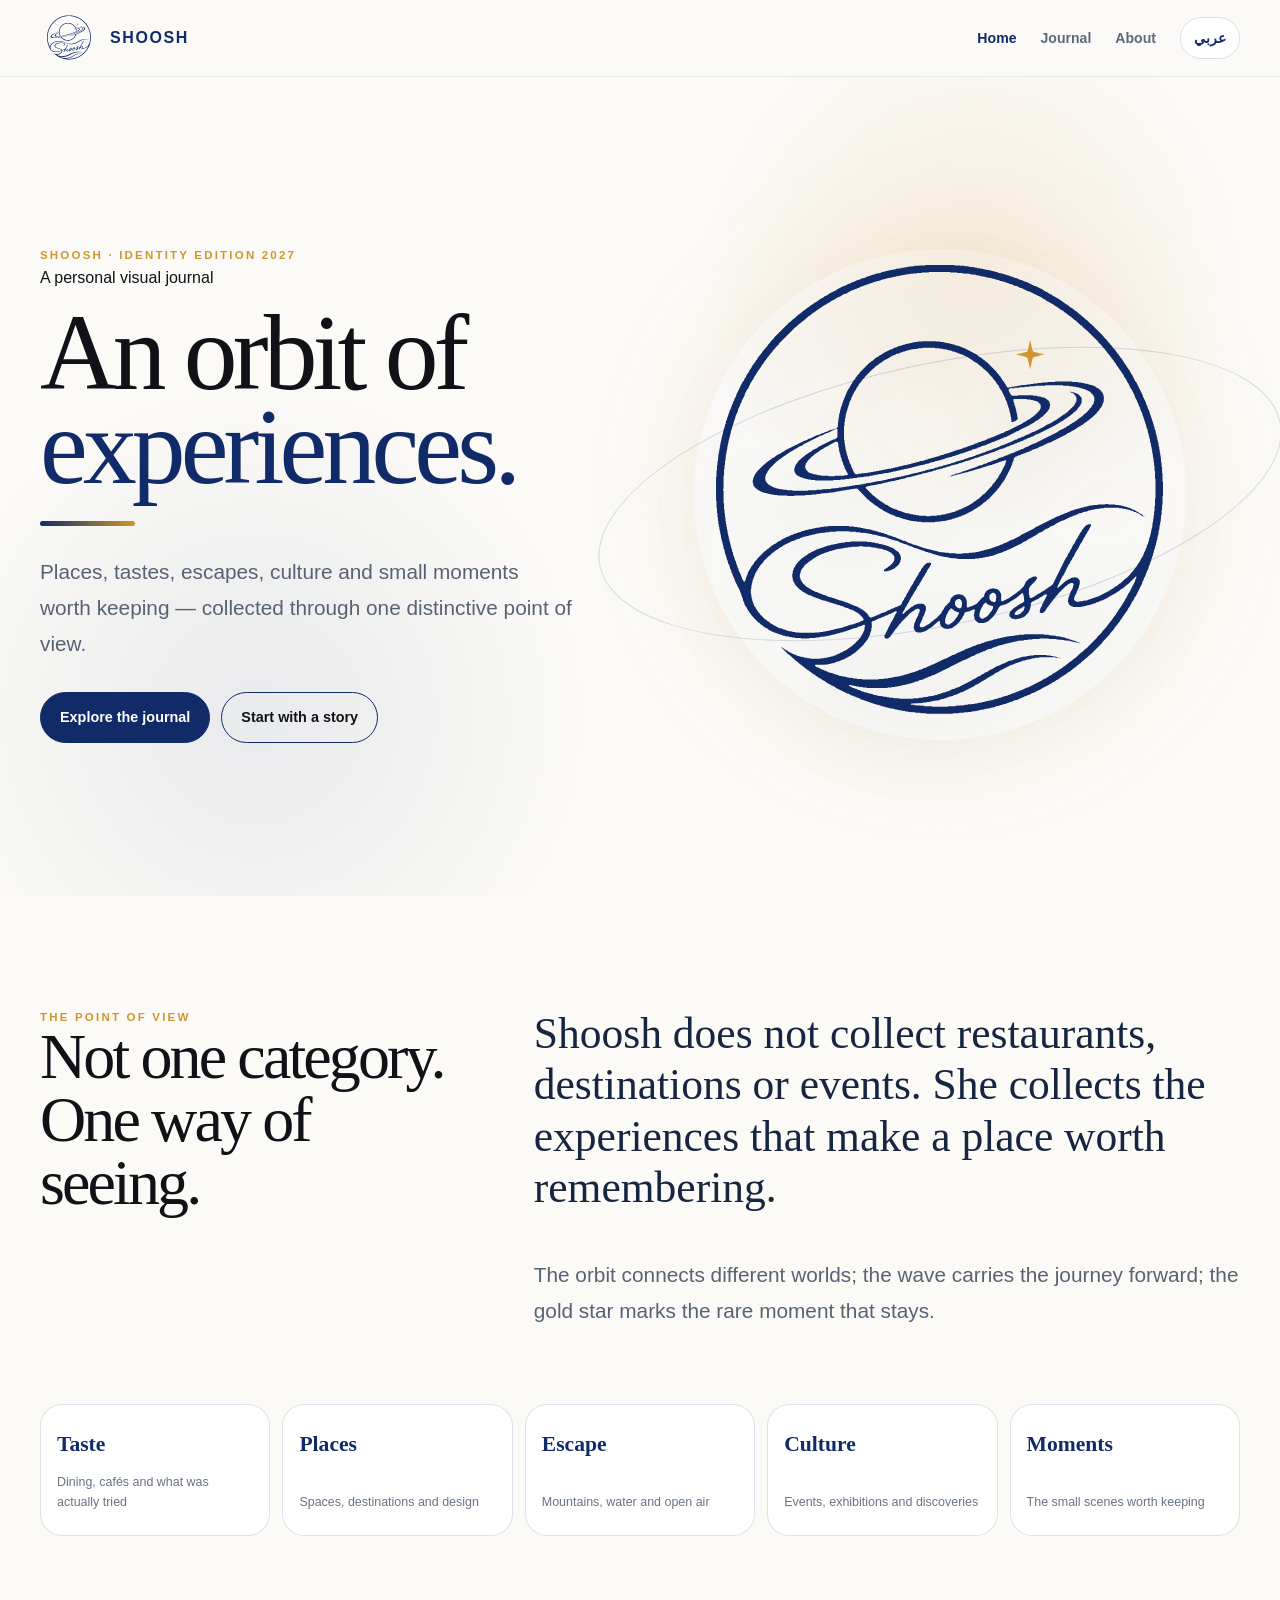
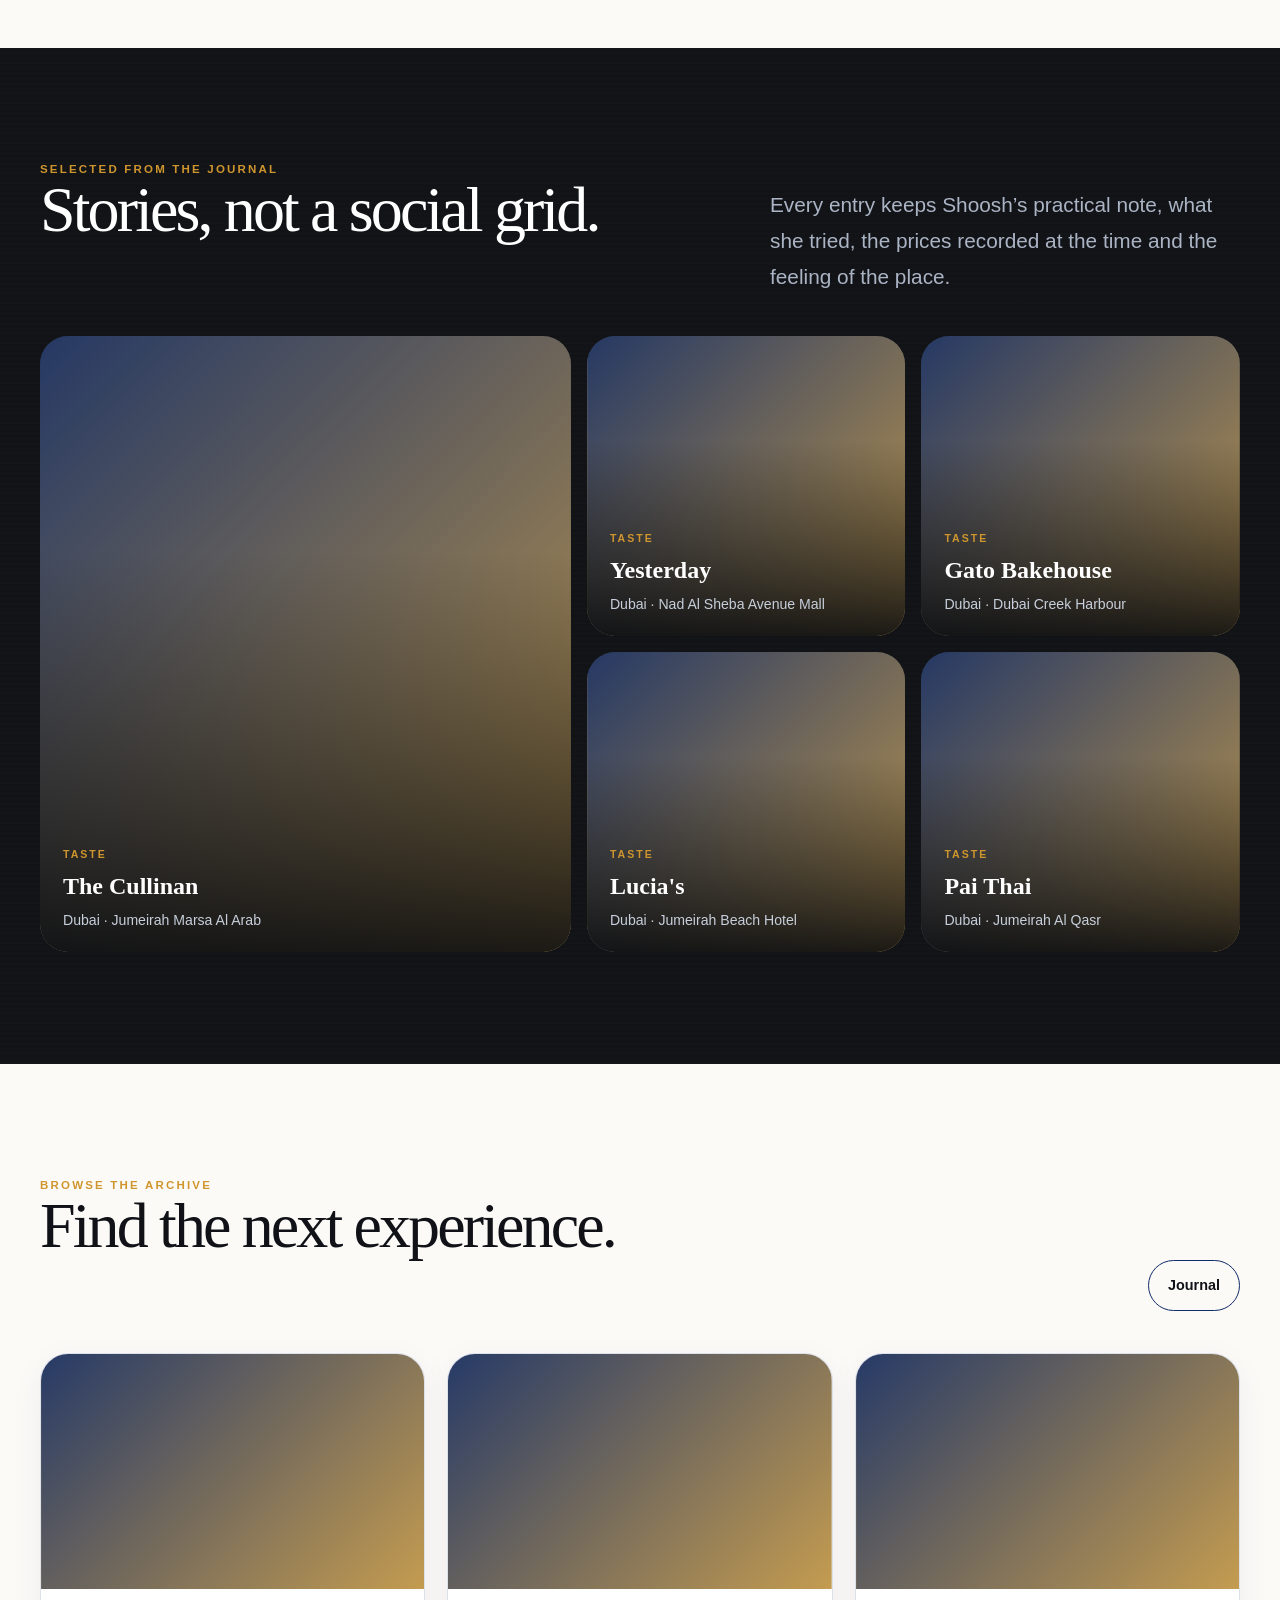
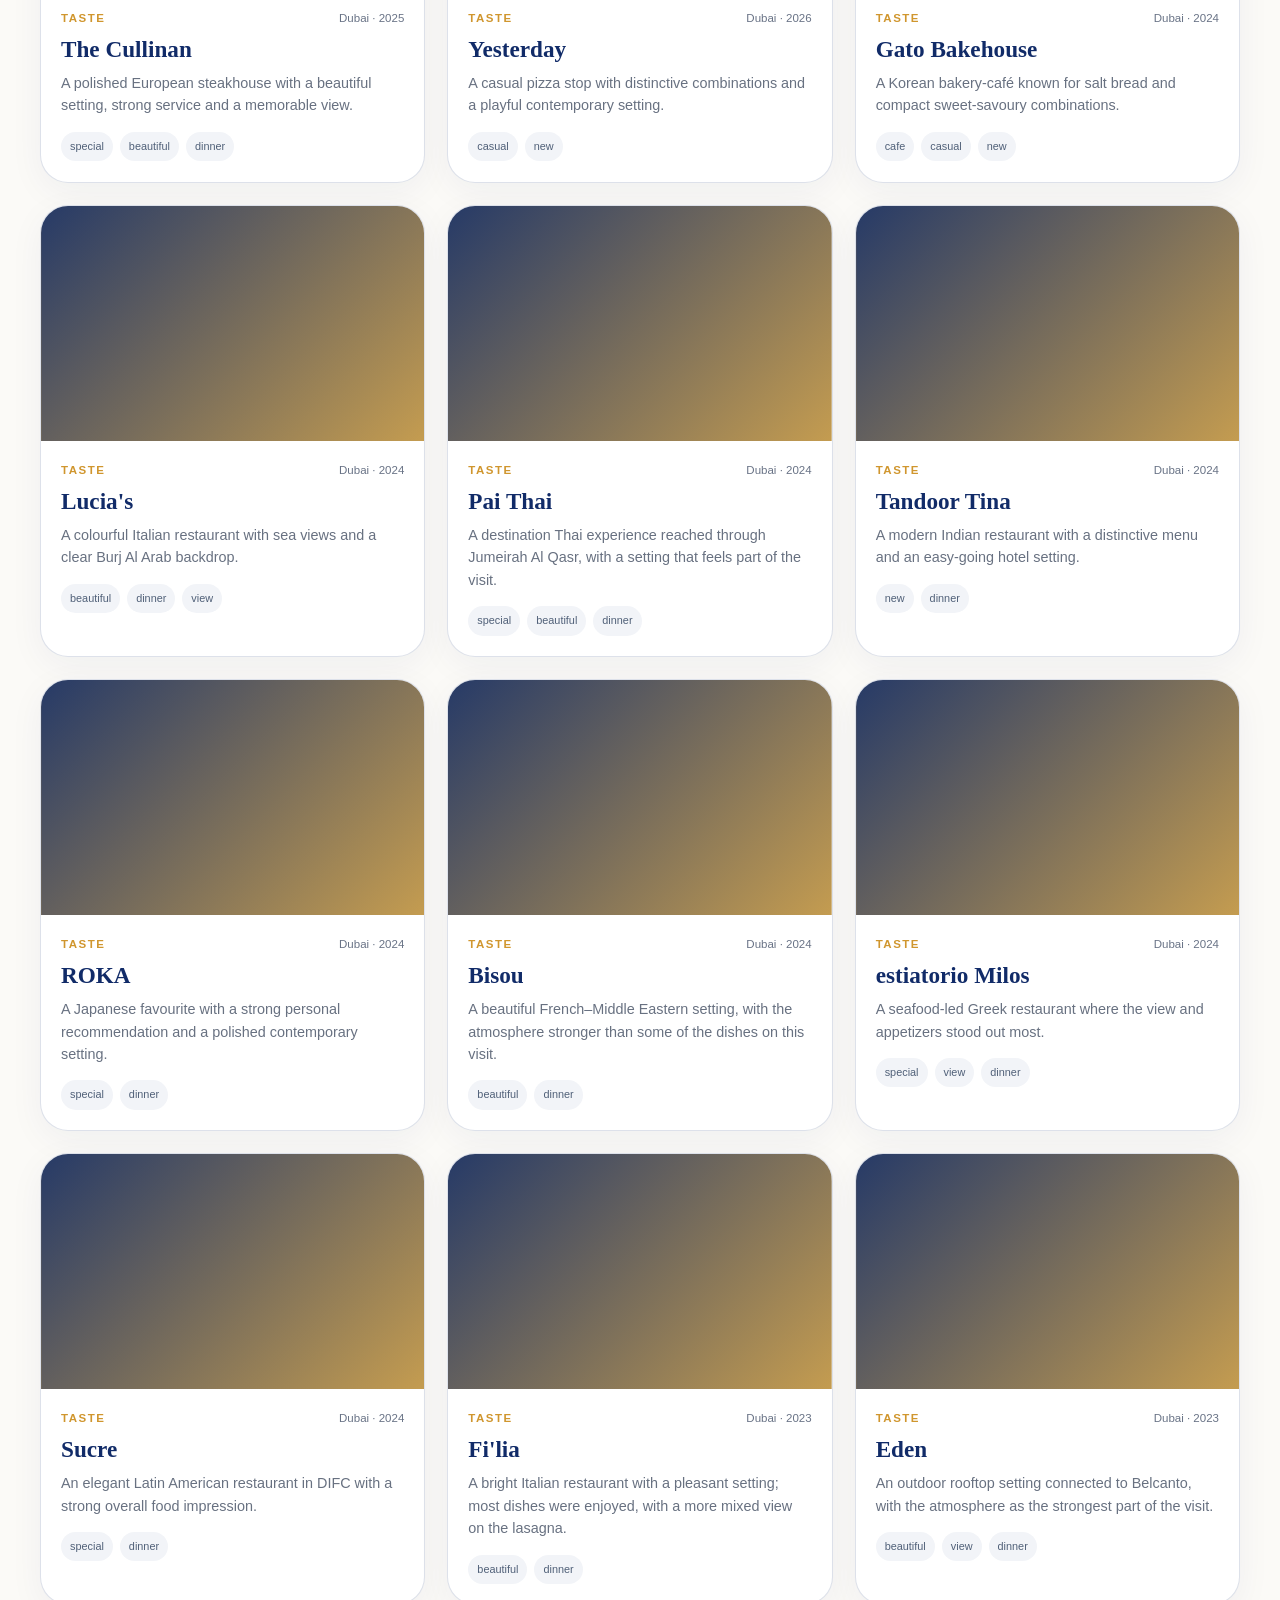
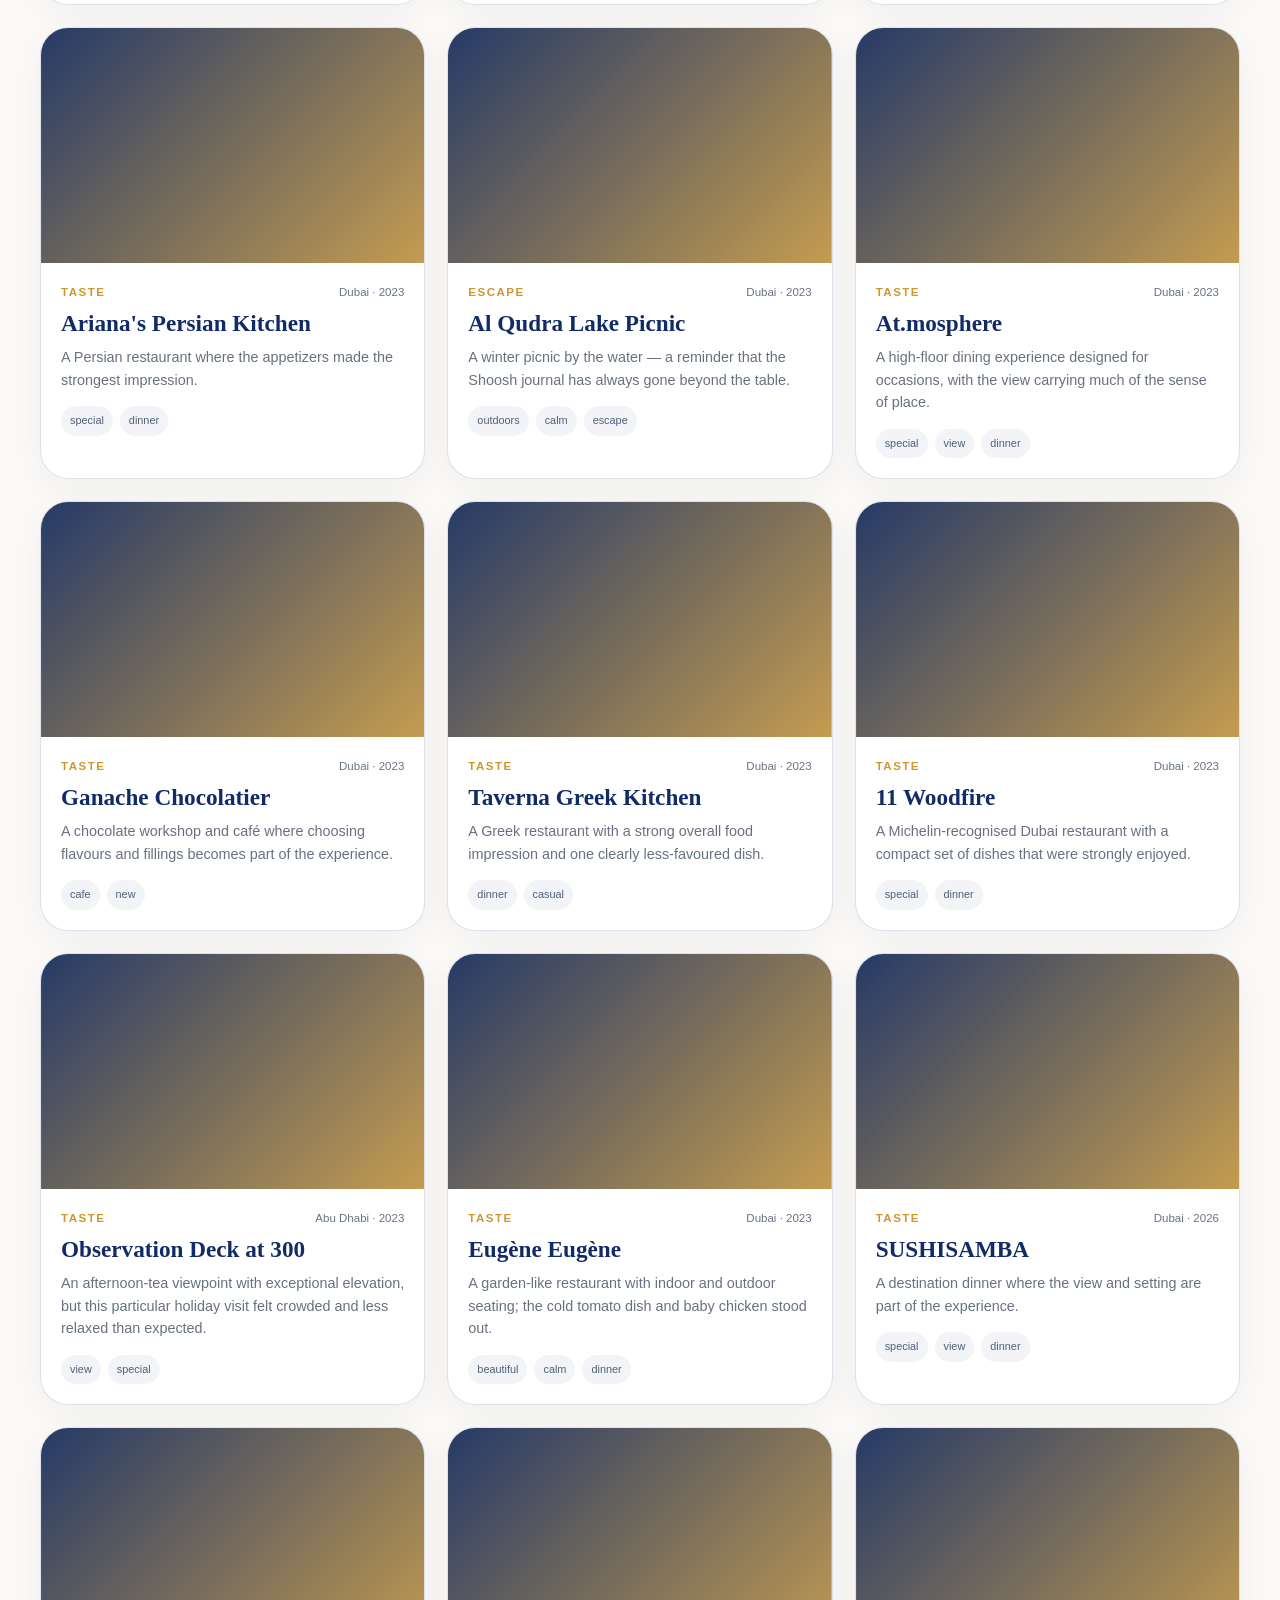
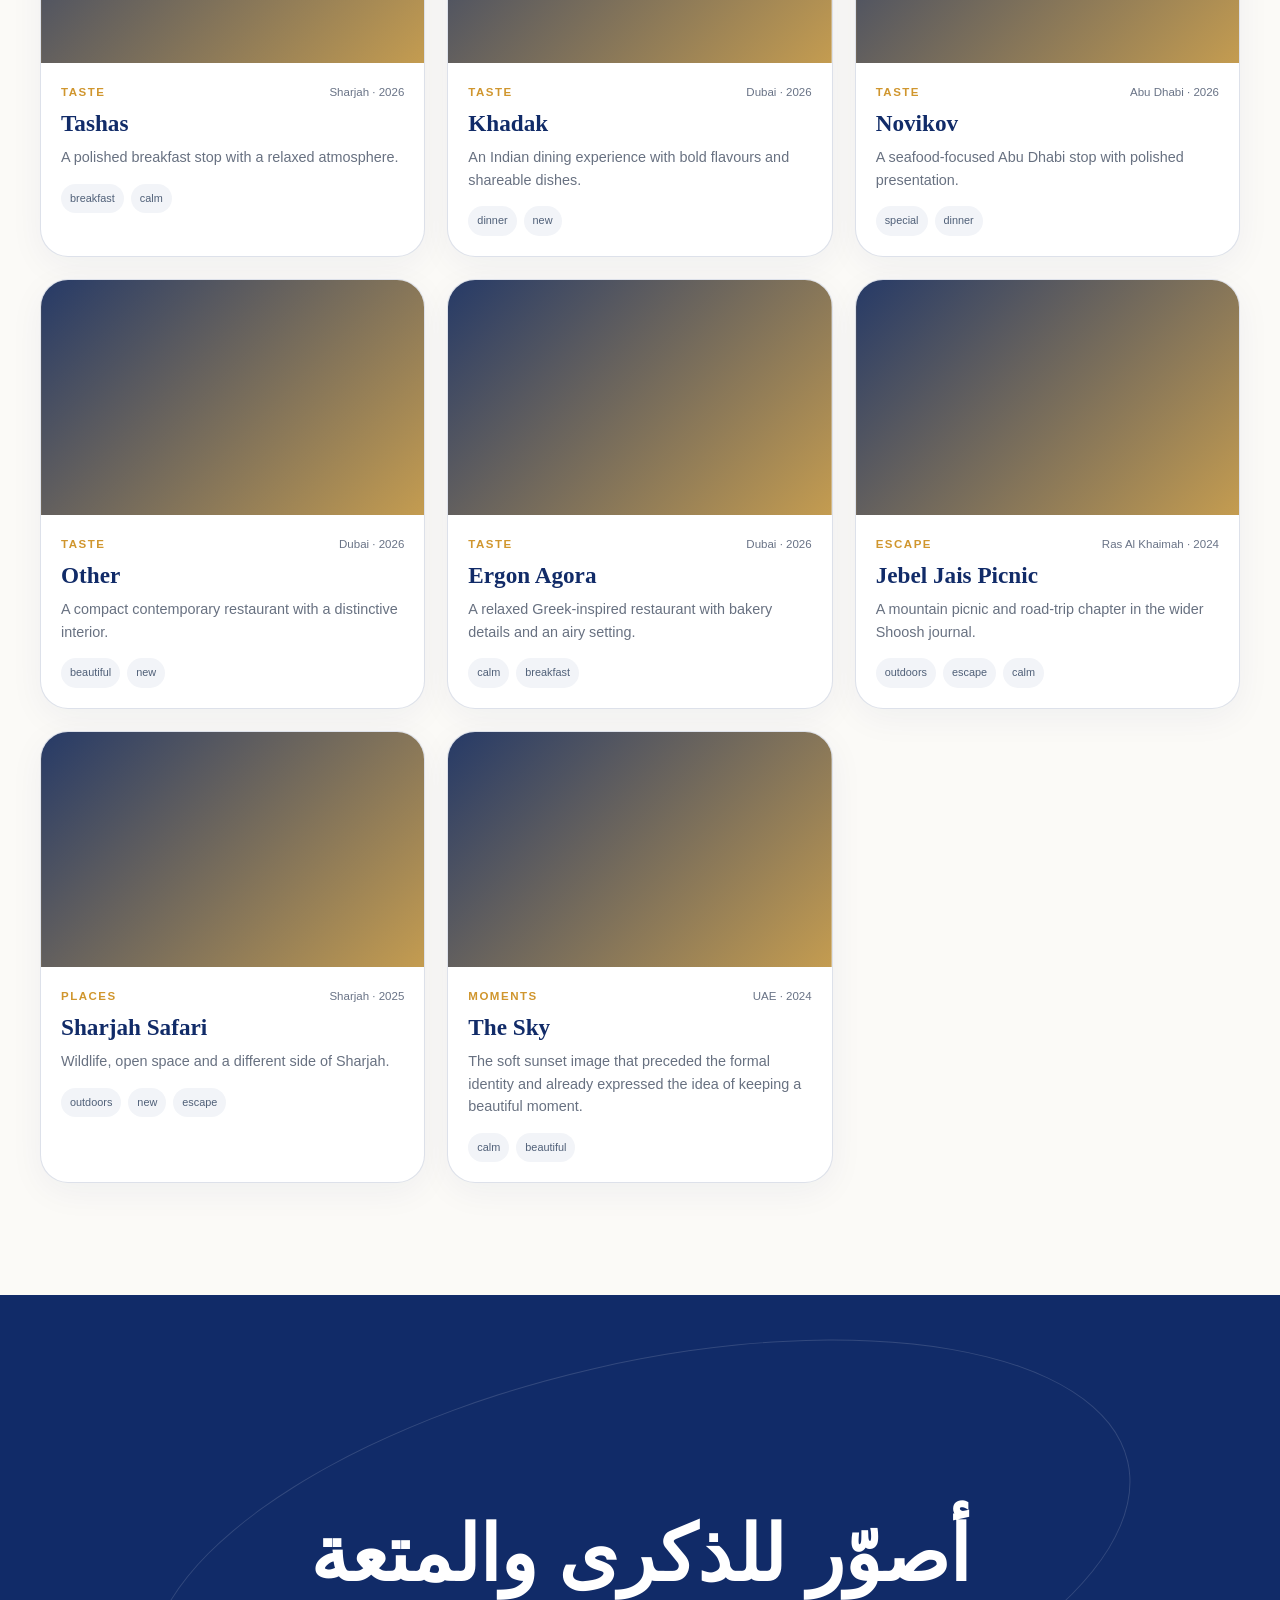
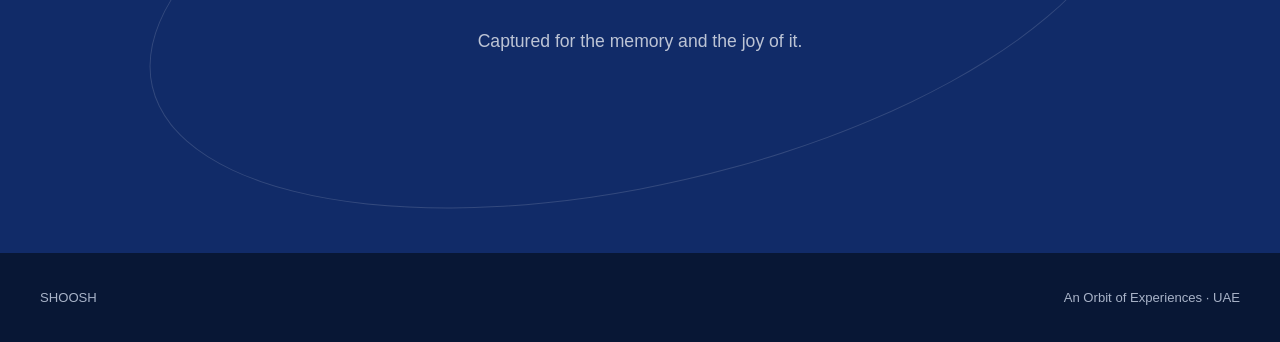
==== commit 4aace44a: "Make approved Shoosh logo the primary homepage identity" ====
--- a/index.html
+++ b/index.html
@@ -1 +1 @@
-<!doctype html><html lang="en" dir="ltr"><head><meta charset="utf-8"><meta name="viewport" content="width=device-width,initial-scale=1"><meta name="theme-color" content="#112B68"><title>Shoosh — An Orbit of Experiences</title><meta name="description" content="Shoosh is a personal UAE experience journal: places, tastes, escapes, culture and moments worth remembering."><link rel="canonical" href="https://ahmedyyya.github.io/Shoosh/"><link rel="stylesheet" href="assets/css/main.css"><meta property="og:title" content="Shoosh — An Orbit of Experiences"><meta property="og:description" content="A personal journal of places, tastes and moments worth remembering."><meta property="og:type" content="website"><meta property="og:url" content="https://ahmedyyya.github.io/Shoosh/"></head><body><a class="skip" href="#content">Skip to content</a><header class="site-header"><div class="shell nav"><a class="brand" href="/Shoosh/"><span class="brand-mark" data-brand="primary" aria-hidden="true"></span><span>SHOOSH</span></a><nav class="nav-links" aria-label="Primary"><a href="/Shoosh/" aria-current="page" data-i18n="home">Home</a><a href="/Shoosh/journal/" data-i18n="journal">Journal</a><a href="/Shoosh/about/" data-i18n="about">About</a><button class="lang" data-lang-toggle type="button">عربي</button></nav></div></header><main id="content"><section class="hero"><div class="shell hero-grid"><div class="hero-copy reveal"><div class="eyebrow">SHOOSH · 2027</div><p data-en="A personal visual journal" data-ar="يوميات بصرية شخصية">A personal visual journal</p><h1><span data-en="An orbit of" data-ar="مدار من">An orbit of</span> <em data-en="experiences." data-ar="التجارب.">experiences.</em></h1><div class="hero-line"></div><p class="lead" data-en="Places, tastes, escapes, culture and small moments worth keeping — collected through one distinctive point of view." data-ar="أماكن ومذاقات ورحلات وثقافة ولحظات صغيرة تستحق أن تبقى — تُجمع من منظور واحد ومميز.">Places, tastes, escapes, culture and small moments worth keeping — collected through one distinctive point of view.</p><div class="actions"><a class="button primary" href="/Shoosh/journal/" data-i18n="explore">Explore the journal</a><a class="button" href="#featured" data-en="Start with a story" data-ar="ابدأ بقصة">Start with a story</a></div></div><div class="hero-mark-wrap reveal" aria-label="Approved Shoosh identity"><div class="orbit"></div><div class="hero-mark" data-brand="primary"></div></div></div></section><section class="section"><div class="shell"><div class="philosophy"><div class="reveal"><div class="eyebrow" data-en="The point of view" data-ar="منظور سوش">The point of view</div><h2 data-en="Not one category. One way of seeing." data-ar="ليست فئة واحدة. بل طريقة واحدة لرؤية التجربة.">Not one category. One way of seeing.</h2></div><div class="reveal"><p class="statement" data-en="Shoosh does not collect restaurants, destinations or events. She collects the experiences that make a place worth remembering." data-ar="سوش لا تجمع المطاعم أو الوجهات أو الفعاليات فقط؛ بل تجمع التجارب التي تجعل المكان جديراً بالتذكر.">Shoosh does not collect restaurants, destinations or events. She collects the experiences that make a place worth remembering.</p><p class="lead" data-en="The orbit connects different worlds; the wave carries the journey forward; the gold star marks the rare moment that stays." data-ar="يربط المدار عوالم مختلفة، وتحمل الموجة الرحلة إلى الأمام، بينما تشير النجمة الذهبية إلى اللحظة التي تستحق أن تبقى.">The orbit connects different worlds; the wave carries the journey forward; the gold star marks the rare moment that stays.</p></div></div><div class="orbit-categories reveal"><a class="orbit-chip" href="/Shoosh/journal/?category=Taste"><strong>Taste</strong><span data-en="Dining, cafés and what was actually tried" data-ar="المطاعم والمقاهي وما تم تجربته فعلاً">Dining, cafés and what was actually tried</span></a><a class="orbit-chip" href="/Shoosh/journal/?category=Places"><strong>Places</strong><span data-en="Spaces, destinations and design" data-ar="الأماكن والوجهات والتصميم">Spaces, destinations and design</span></a><a class="orbit-chip" href="/Shoosh/journal/?category=Escape"><strong>Escape</strong><span data-en="Mountains, water and open air" data-ar="الجبال والمياه والهواء الطلق">Mountains, water and open air</span></a><div class="orbit-chip"><strong>Culture</strong><span data-en="Events, exhibitions and discoveries" data-ar="الفعاليات والمعارض والاكتشافات">Events, exhibitions and discoveries</span></div><div class="orbit-chip"><strong>Moments</strong><span data-en="The small scenes worth keeping" data-ar="المشاهد الصغيرة التي تستحق أن تبقى">The small scenes worth keeping</span></div></div></div></section><section class="section dark" id="featured"><div class="shell"><div class="section-head reveal"><div><div class="eyebrow" data-en="Selected from the journal" data-ar="مختارات من اليوميات">Selected from the journal</div><h2 data-en="Stories, not a social grid." data-ar="قصص، وليست مجرد شبكة منشورات.">Stories, not a social grid.</h2></div><p class="lead" data-en="Every entry keeps Shoosh’s practical note, what she tried, the prices recorded at the time and the feeling of the place." data-ar="كل قصة تحتفظ بملاحظة سوش العملية، وما جرّبته، والأسعار المسجلة وقت الزيارة، وشعور المكان.">Every entry keeps Shoosh’s practical note, what she tried, the prices recorded at the time and the feeling of the place.</p></div><div class="feature-grid" data-featured></div></div></section><section class="section"><div class="shell"><div class="section-head reveal"><div><div class="eyebrow" data-en="Browse the archive" data-ar="استكشف الأرشيف">Browse the archive</div><h2 data-en="Find the next experience." data-ar="ابحث عن تجربتك القادمة.">Find the next experience.</h2></div><a class="button" href="/Shoosh/journal/" data-i18n="journal">Journal</a></div><div class="journal-grid" data-journal></div></div></section><section class="manifesto"><div class="shell reveal"><div class="manifesto-ar">أصوّر للذكرى والمتعة</div><div class="manifesto-en">Captured for the memory and the joy of it.</div></div></section></main><footer><div class="shell footer-row"><span>SHOOSH · 2027</span><span>An Orbit of Experiences · UAE</span></div></footer><script src="assets/js/media.js" defer></script><script src="assets/js/app.js" defer></script></body></html>+<!doctype html><html lang="en" dir="ltr"><head><meta charset="utf-8"><meta name="viewport" content="width=device-width,initial-scale=1"><meta name="theme-color" content="#112B68"><title>Shoosh — An Orbit of Experiences</title><meta name="description" content="Shoosh is a personal UAE experience journal: places, tastes, escapes, culture and moments worth remembering."><link rel="canonical" href="https://ahmedyyya.github.io/Shoosh/"><link rel="stylesheet" href="assets/css/main.css"><link rel="stylesheet" href="assets/css/brand-v2.css"><meta property="og:title" content="Shoosh — An Orbit of Experiences"><meta property="og:description" content="A personal journal of places, tastes and moments worth remembering."><meta property="og:type" content="website"><meta property="og:url" content="https://ahmedyyya.github.io/Shoosh/"></head><body><a class="skip" href="#content">Skip to content</a><header class="site-header"><div class="shell nav"><a class="brand" href="/Shoosh/"><img class="brand-logo-img" src="assets/images/brand/shoosh-primary.svg" alt="Shoosh"><span>SHOOSH</span></a><nav class="nav-links" aria-label="Primary"><a href="/Shoosh/" aria-current="page" data-i18n="home">Home</a><a href="/Shoosh/journal/" data-i18n="journal">Journal</a><a href="/Shoosh/about/" data-i18n="about">About</a><button class="lang" data-lang-toggle type="button">عربي</button></nav></div></header><main id="content"><section class="hero"><div class="shell hero-grid"><div class="hero-copy reveal"><div class="eyebrow" data-en="SHOOSH · IDENTITY EDITION 2027" data-ar="سوش · إصدار الهوية 2027">SHOOSH · IDENTITY EDITION 2027</div><p data-en="A personal visual journal" data-ar="يوميات بصرية شخصية">A personal visual journal</p><h1><span data-en="An orbit of" data-ar="مدار من">An orbit of</span> <em data-en="experiences." data-ar="التجارب.">experiences.</em></h1><div class="hero-line"></div><p class="lead" data-en="Places, tastes, escapes, culture and small moments worth keeping — collected through one distinctive point of view." data-ar="أماكن ومذاقات ورحلات وثقافة ولحظات صغيرة تستحق أن تبقى — تُجمع من منظور واحد ومميز.">Places, tastes, escapes, culture and small moments worth keeping — collected through one distinctive point of view.</p><div class="actions"><a class="button primary" href="/Shoosh/journal/" data-i18n="explore">Explore the journal</a><a class="button" href="#featured" data-en="Start with a story" data-ar="ابدأ بقصة">Start with a story</a></div></div><div class="hero-mark-wrap reveal" aria-label="Approved Shoosh identity"><div class="orbit"></div><img class="hero-logo-img" src="assets/images/brand/shoosh-primary.svg" alt="Approved Shoosh primary logo"></div></div></section><section class="section"><div class="shell"><div class="philosophy"><div class="reveal"><div class="eyebrow" data-en="The point of view" data-ar="منظور سوش">The point of view</div><h2 data-en="Not one category. One way of seeing." data-ar="ليست فئة واحدة. بل طريقة واحدة لرؤية التجربة.">Not one category. One way of seeing.</h2></div><div class="reveal"><p class="statement" data-en="Shoosh does not collect restaurants, destinations or events. She collects the experiences that make a place worth remembering." data-ar="سوش لا تجمع المطاعم أو الوجهات أو الفعاليات فقط؛ بل تجمع التجارب التي تجعل المكان جديراً بالتذكر.">Shoosh does not collect restaurants, destinations or events. She collects the experiences that make a place worth remembering.</p><p class="lead" data-en="The orbit connects different worlds; the wave carries the journey forward; the gold star marks the rare moment that stays." data-ar="يربط المدار عوالم مختلفة، وتحمل الموجة الرحلة إلى الأمام، بينما تشير النجمة الذهبية إلى اللحظة التي تستحق أن تبقى.">The orbit connects different worlds; the wave carries the journey forward; the gold star marks the rare moment that stays.</p></div></div><div class="orbit-categories reveal"><a class="orbit-chip" href="/Shoosh/journal/?category=Taste"><strong>Taste</strong><span data-en="Dining, cafés and what was actually tried" data-ar="المطاعم والمقاهي وما تم تجربته فعلاً">Dining, cafés and what was actually tried</span></a><a class="orbit-chip" href="/Shoosh/journal/?category=Places"><strong>Places</strong><span data-en="Spaces, destinations and design" data-ar="الأماكن والوجهات والتصميم">Spaces, destinations and design</span></a><a class="orbit-chip" href="/Shoosh/journal/?category=Escape"><strong>Escape</strong><span data-en="Mountains, water and open air" data-ar="الجبال والمياه والهواء الطلق">Mountains, water and open air</span></a><div class="orbit-chip"><strong>Culture</strong><span data-en="Events, exhibitions and discoveries" data-ar="الفعاليات والمعارض والاكتشافات">Events, exhibitions and discoveries</span></div><div class="orbit-chip"><strong>Moments</strong><span data-en="The small scenes worth keeping" data-ar="المشاهد الصغيرة التي تستحق أن تبقى">The small scenes worth keeping</span></div></div></div></section><section class="section dark" id="featured"><div class="shell"><div class="section-head reveal"><div><div class="eyebrow" data-en="Selected from the journal" data-ar="مختارات من اليوميات">Selected from the journal</div><h2 data-en="Stories, not a social grid." data-ar="قصص، وليست مجرد شبكة منشورات.">Stories, not a social grid.</h2></div><p class="lead" data-en="Every entry keeps Shoosh’s practical note, what she tried, the prices recorded at the time and the feeling of the place." data-ar="كل قصة تحتفظ بملاحظة سوش العملية، وما جرّبته، والأسعار المسجلة وقت الزيارة، وشعور المكان.">Every entry keeps Shoosh’s practical note, what she tried, the prices recorded at the time and the feeling of the place.</p></div><div class="feature-grid" data-featured></div></div></section><section class="section"><div class="shell"><div class="section-head reveal"><div><div class="eyebrow" data-en="Browse the archive" data-ar="استكشف الأرشيف">Browse the archive</div><h2 data-en="Find the next experience." data-ar="ابحث عن تجربتك القادمة.">Find the next experience.</h2></div><a class="button" href="/Shoosh/journal/" data-i18n="journal">Journal</a></div><div class="journal-grid" data-journal></div></div></section><section class="manifesto"><div class="shell reveal"><div class="manifesto-ar">أصوّر للذكرى والمتعة</div><div class="manifesto-en">Captured for the memory and the joy of it.</div></div></section></main><footer><div class="shell footer-row"><span>SHOOSH</span><span>An Orbit of Experiences · UAE</span></div></footer><script src="assets/js/lang-init.js" defer></script><script src="assets/js/media.js" defer></script><script src="assets/js/app.js" defer></script></body></html>
--- a/assets/css/brand-v2.css
+++ b/assets/css/brand-v2.css
@@ -0,0 +1,2 @@
+/* Shoosh 2027 locked identity overlay — authoritative SVG #112B68 / #D0962E / #FFFFFF */
+.brand-logo-img{width:58px;height:58px;object-fit:contain;display:block}.hero{min-height:91vh}.hero-grid{grid-template-columns:.94fr 1.06fr}.hero-mark-wrap{min-height:610px}.hero-logo-img{width:min(590px,92vw);height:auto;position:relative;z-index:3;filter:drop-shadow(0 24px 36px rgba(17,43,104,.12))}.hero-mark-wrap:before{width:82%;box-shadow:0 0 120px rgba(208,150,46,.13)}.identity-mark{display:grid;place-items:center;padding:7%;background:#fff}.identity-logo-img{width:100%;height:100%;object-fit:contain}.original-badge{position:absolute;left:18px;bottom:18px;z-index:3;background:rgba(255,255,255,.94);color:#112B68;font-size:.72rem;font-weight:850;padding:8px 11px;border-radius:999px;box-shadow:0 8px 20px rgba(0,0,0,.14)}.rtl .original-badge{left:auto;right:18px}.price-note{font-size:.86rem!important;background:rgba(208,150,46,.09);border-left:3px solid #D0962E;padding:14px 16px;border-radius:0 12px 12px 0;margin-top:18px}.rtl .price-note{border-left:0;border-right:3px solid #D0962E;border-radius:12px 0 0 12px}.support-media{margin:52px 0 34px}.support-figure{margin:12px 0 0;background:#fff;border:1px solid rgba(17,43,104,.14);border-radius:24px;overflow:hidden;box-shadow:0 12px 34px rgba(17,43,104,.08)}.support-figure img{width:100%;max-height:620px;object-fit:cover;background:#eef1f6}.support-figure figcaption{padding:18px 20px;display:grid;gap:5px;color:#5e687a;font-size:.82rem}.support-figure figcaption strong{color:#112B68;font-size:.92rem}.support-figure figcaption a{color:#112B68;font-weight:800;margin-top:5px}.support-media-note{opacity:.84}.brand-authority-note{display:inline-flex;align-items:center;gap:7px;color:#687181;font-size:.72rem}.brand-authority-note:before{content:'✦';color:#D0962E}@media(max-width:900px){.hero-grid{grid-template-columns:1fr}.hero-copy{text-align:center}.hero-copy .lead{margin-left:auto;margin-right:auto}.hero-line{margin-left:auto;margin-right:auto}.actions{justify-content:center}.hero-mark-wrap{min-height:520px}}@media(max-width:620px){.brand-logo-img{width:48px;height:48px}.hero-mark-wrap{min-height:380px}.hero-logo-img{width:350px}.support-figure img{max-height:420px}}
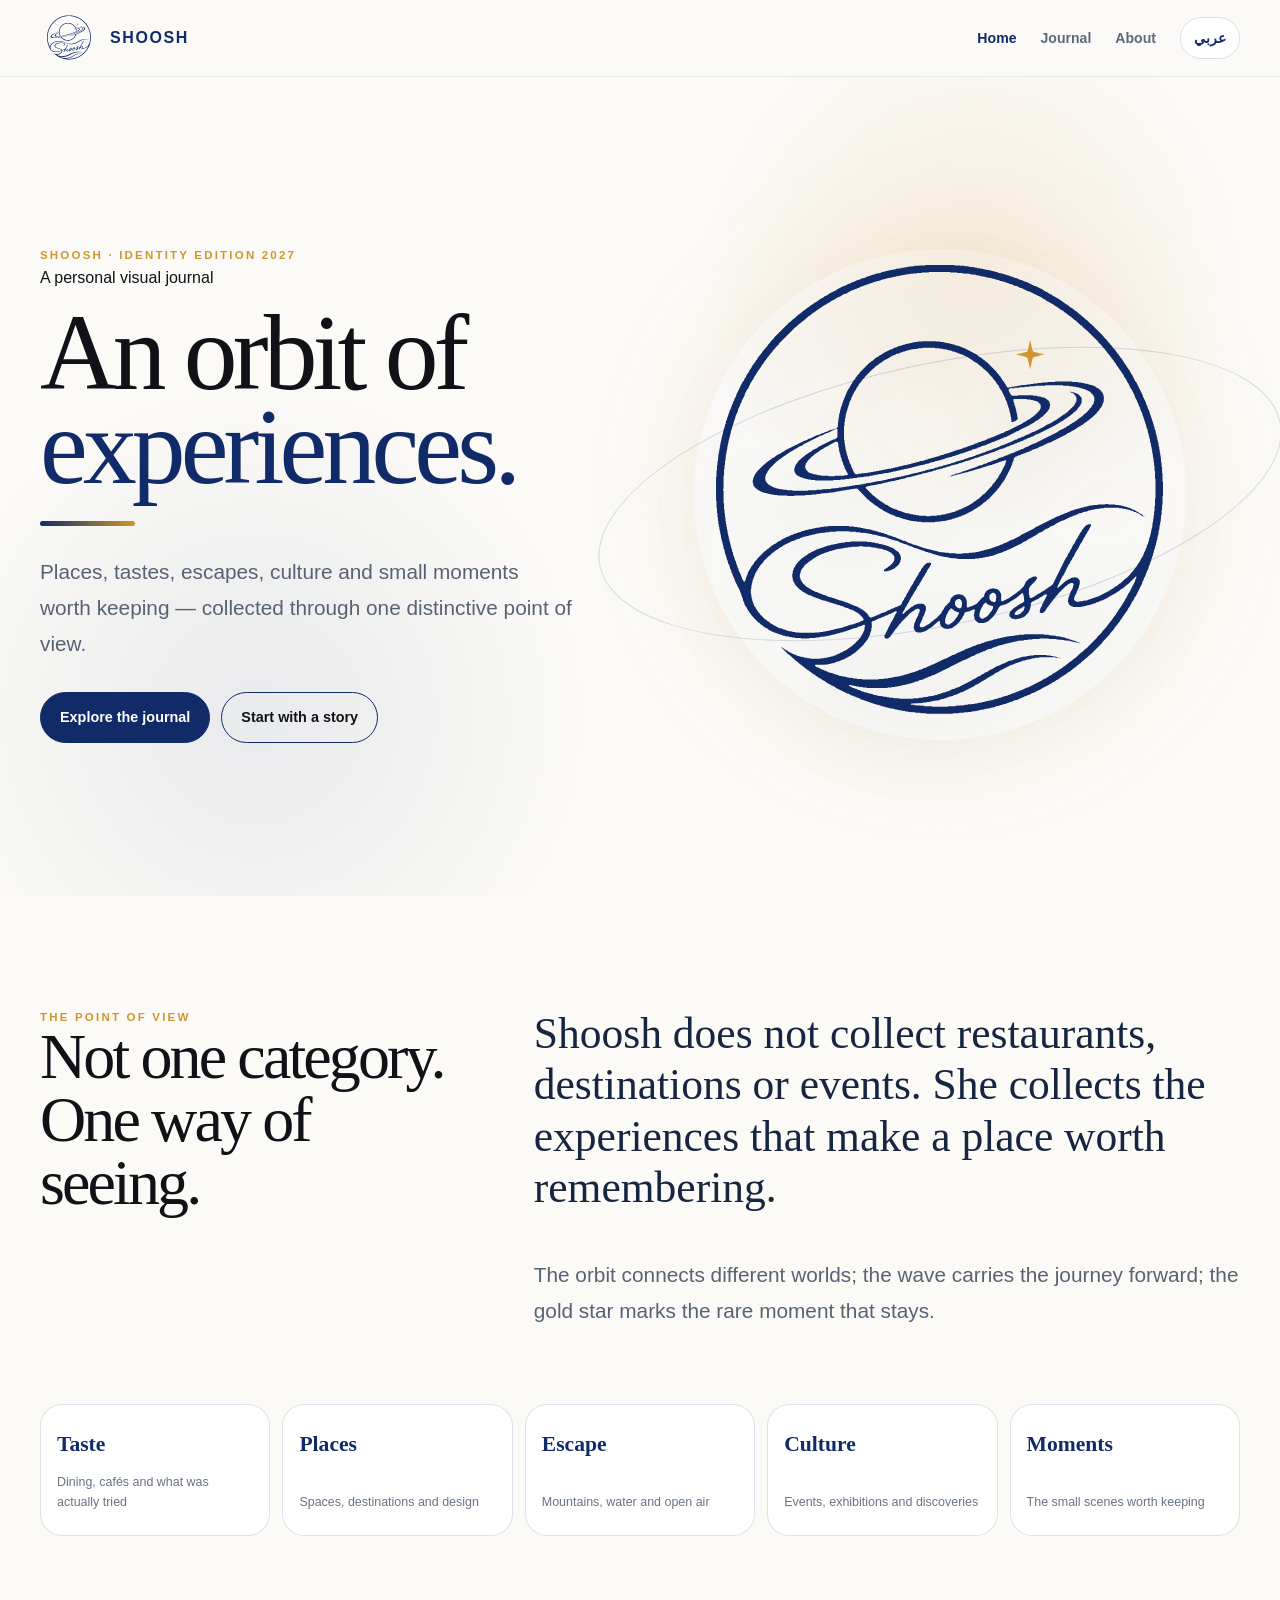
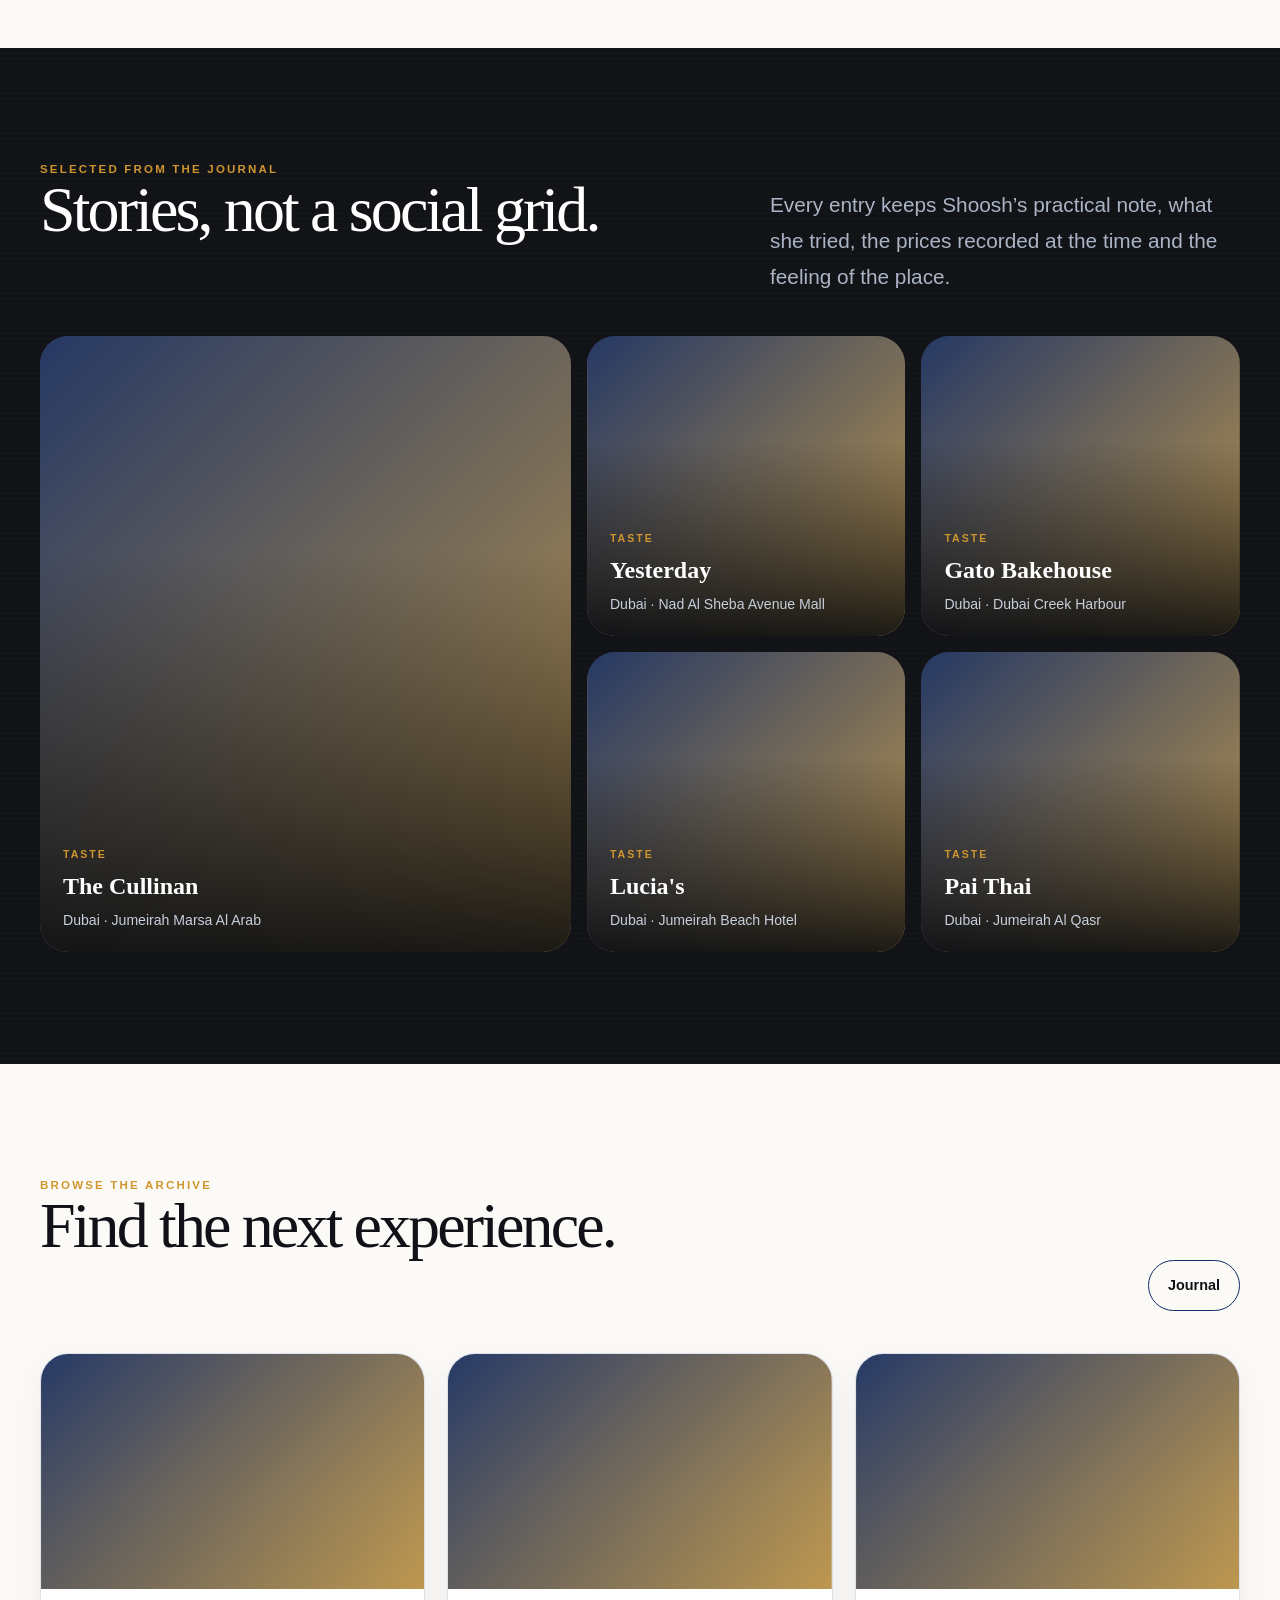
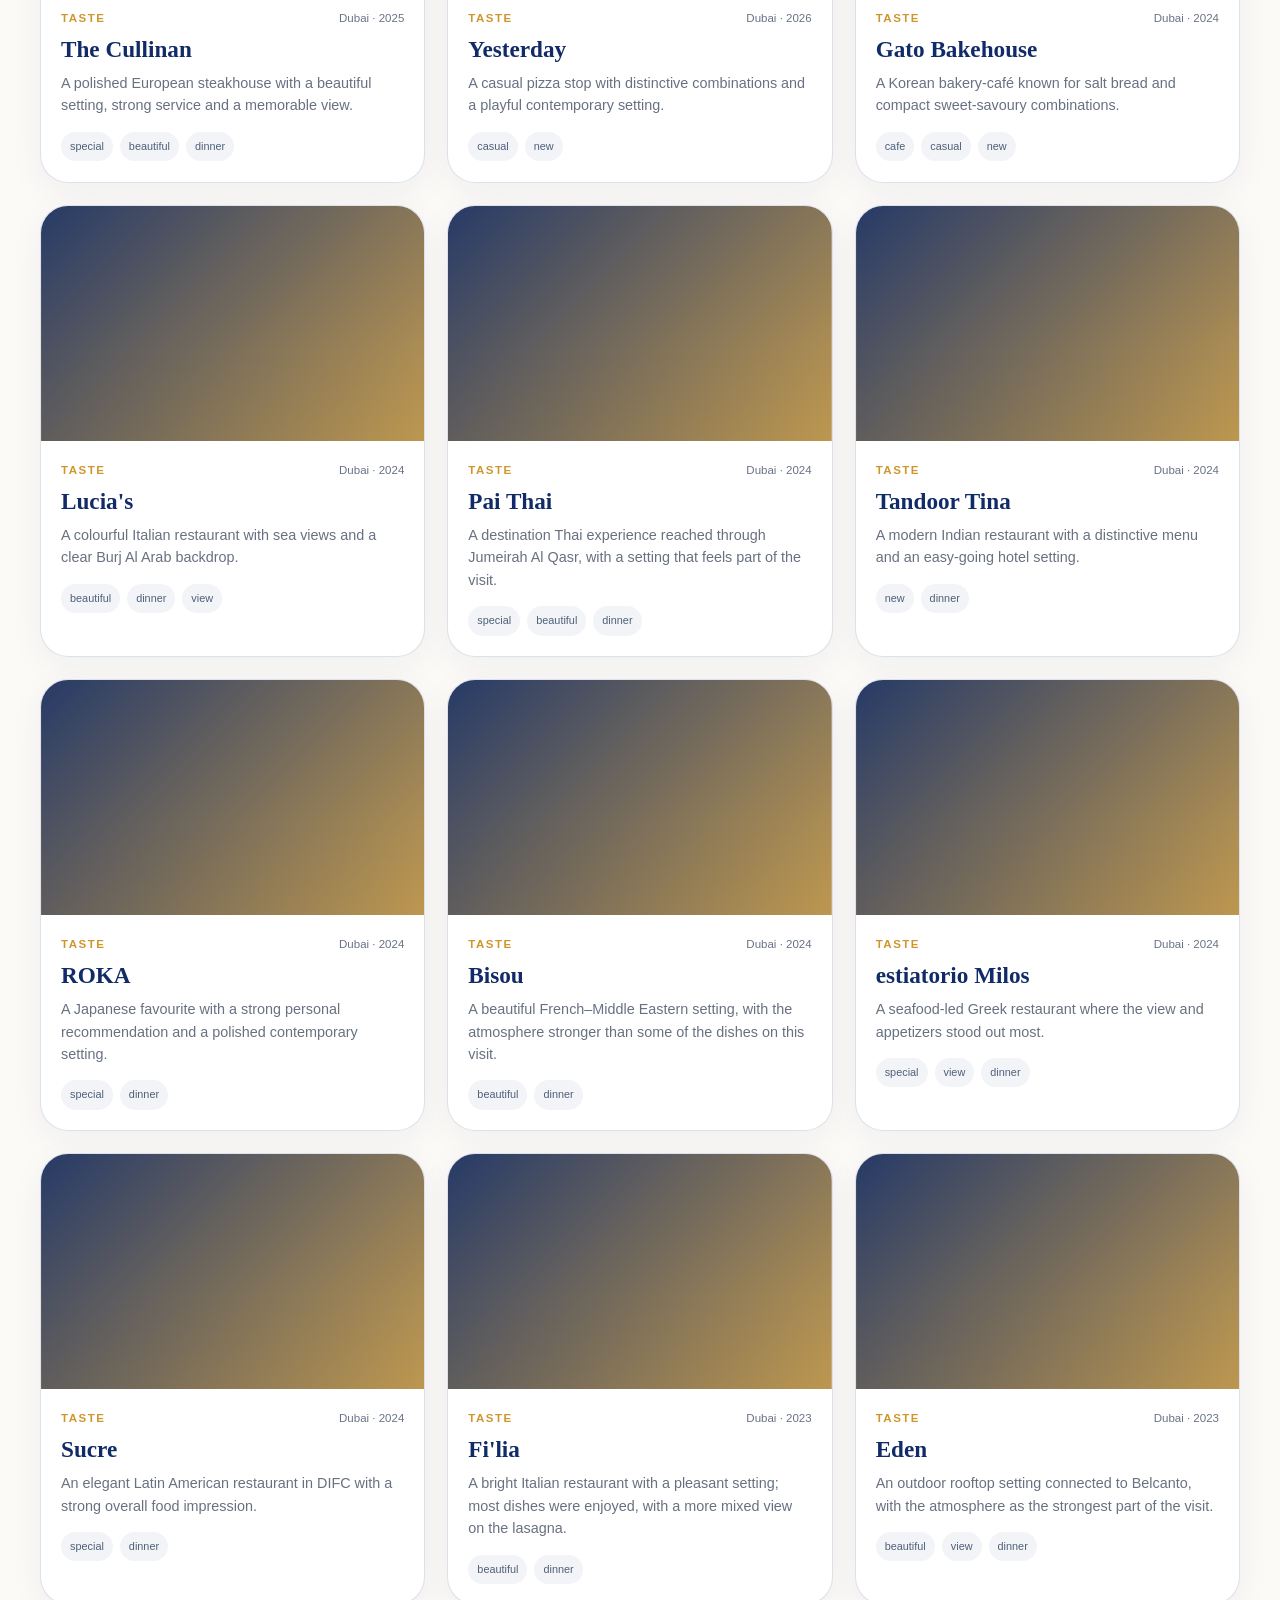
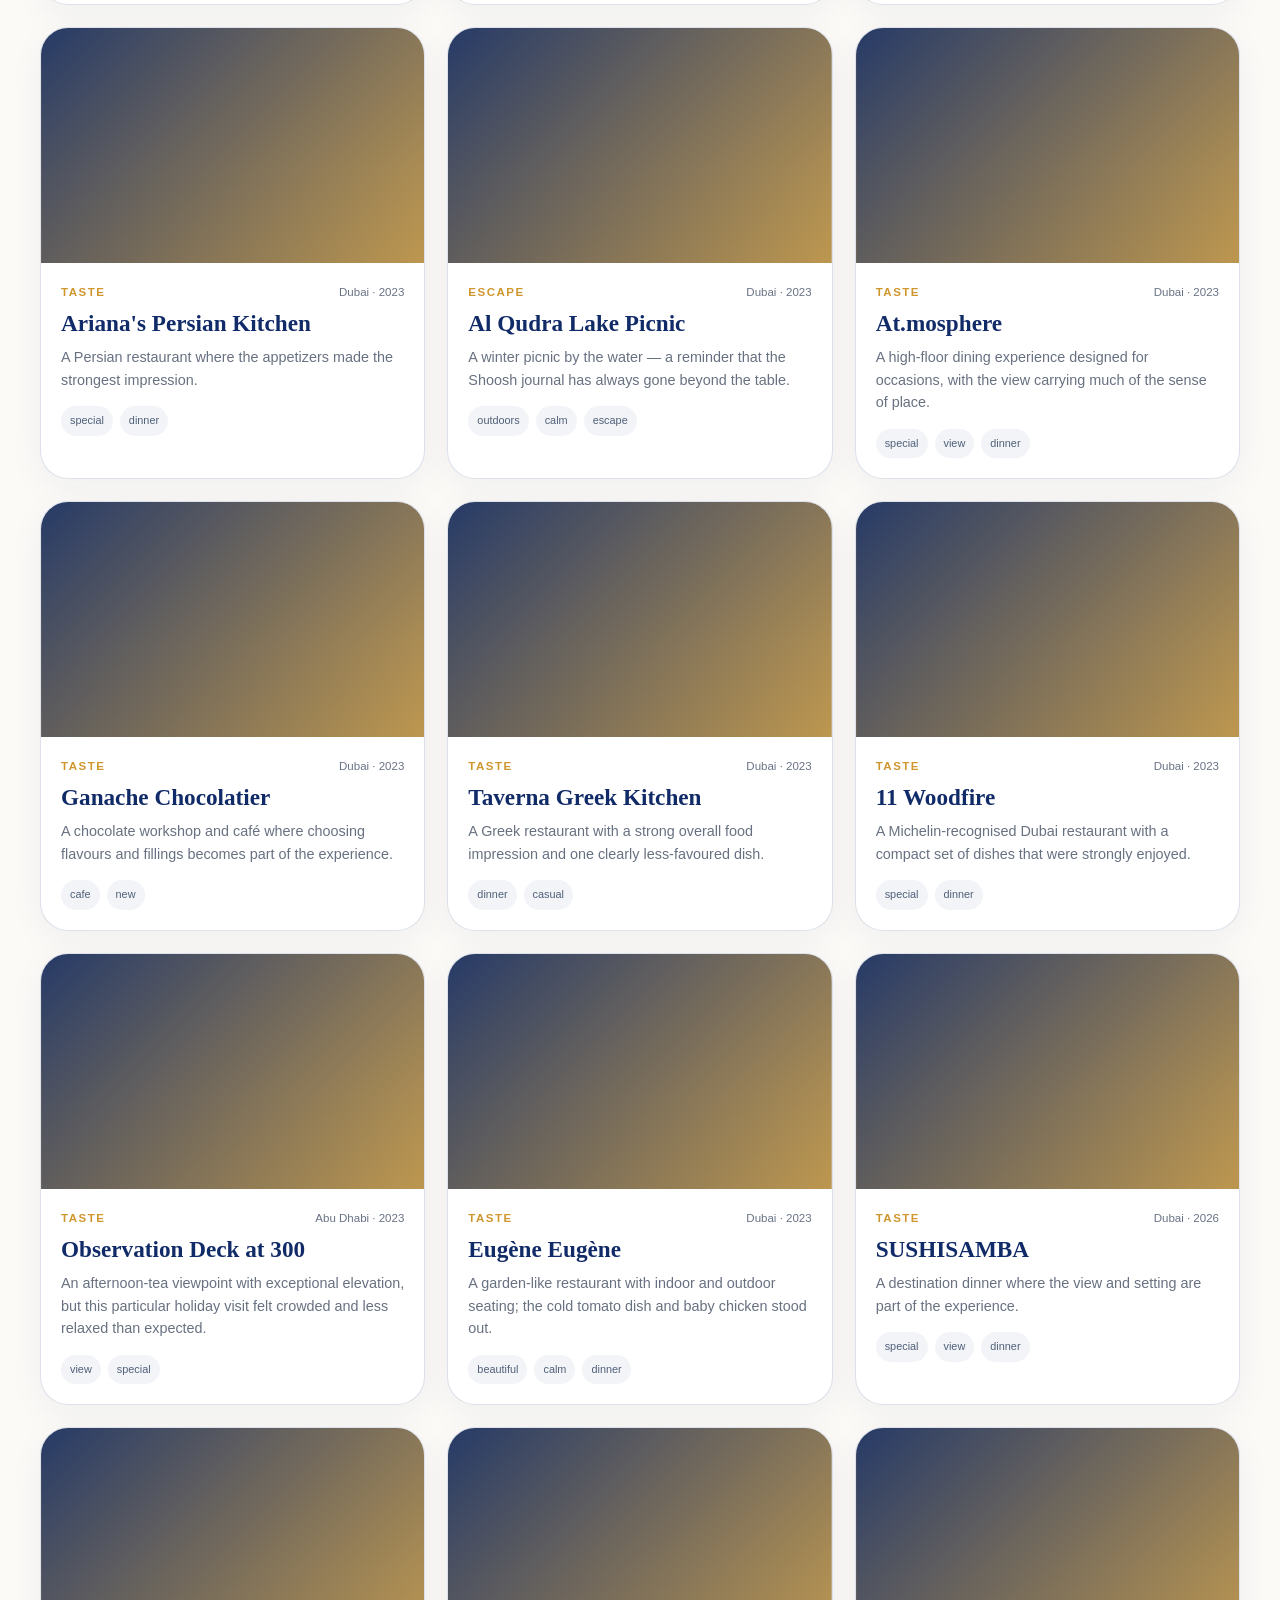
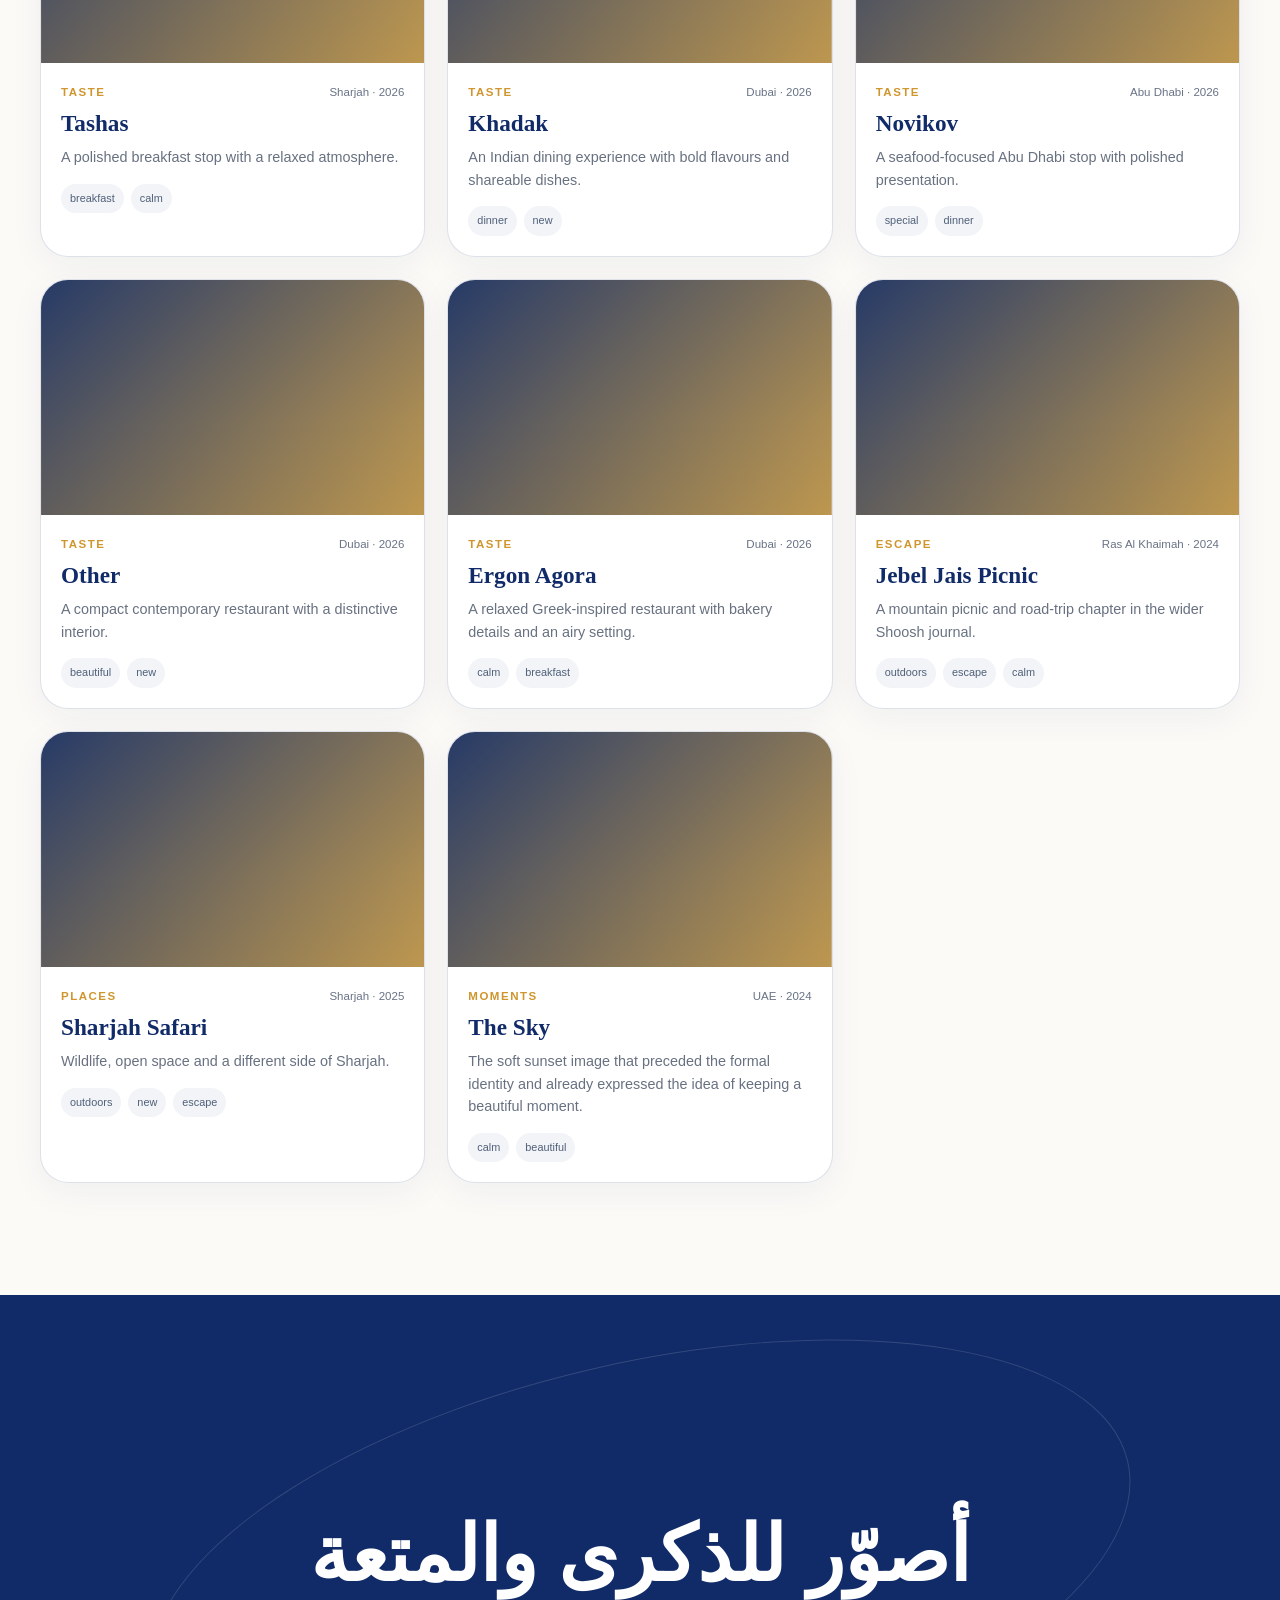
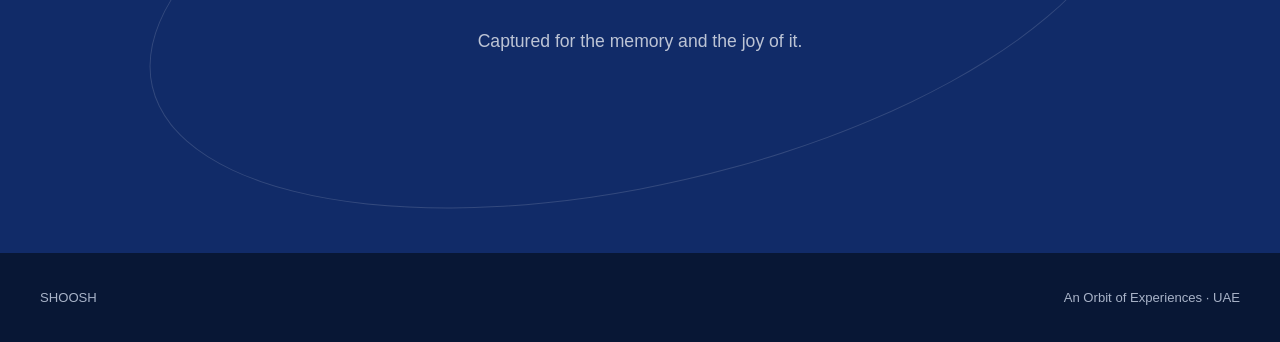
==== commit 484328b5: "Prioritize full destination photos on homepage cards" ====
--- a/index.html
+++ b/index.html
@@ -1 +1 @@
-<!doctype html><html lang="en" dir="ltr"><head><meta charset="utf-8"><meta name="viewport" content="width=device-width,initial-scale=1"><meta name="theme-color" content="#112B68"><title>Shoosh — An Orbit of Experiences</title><meta name="description" content="Shoosh is a personal UAE experience journal: places, tastes, escapes, culture and moments worth remembering."><link rel="canonical" href="https://ahmedyyya.github.io/Shoosh/"><link rel="stylesheet" href="assets/css/main.css"><link rel="stylesheet" href="assets/css/brand-v2.css"><meta property="og:title" content="Shoosh — An Orbit of Experiences"><meta property="og:description" content="A personal journal of places, tastes and moments worth remembering."><meta property="og:type" content="website"><meta property="og:url" content="https://ahmedyyya.github.io/Shoosh/"></head><body><a class="skip" href="#content">Skip to content</a><header class="site-header"><div class="shell nav"><a class="brand" href="/Shoosh/"><img class="brand-logo-img" src="assets/images/brand/shoosh-primary.svg" alt="Shoosh"><span>SHOOSH</span></a><nav class="nav-links" aria-label="Primary"><a href="/Shoosh/" aria-current="page" data-i18n="home">Home</a><a href="/Shoosh/journal/" data-i18n="journal">Journal</a><a href="/Shoosh/about/" data-i18n="about">About</a><button class="lang" data-lang-toggle type="button">عربي</button></nav></div></header><main id="content"><section class="hero"><div class="shell hero-grid"><div class="hero-copy reveal"><div class="eyebrow" data-en="SHOOSH · IDENTITY EDITION 2027" data-ar="سوش · إصدار الهوية 2027">SHOOSH · IDENTITY EDITION 2027</div><p data-en="A personal visual journal" data-ar="يوميات بصرية شخصية">A personal visual journal</p><h1><span data-en="An orbit of" data-ar="مدار من">An orbit of</span> <em data-en="experiences." data-ar="التجارب.">experiences.</em></h1><div class="hero-line"></div><p class="lead" data-en="Places, tastes, escapes, culture and small moments worth keeping — collected through one distinctive point of view." data-ar="أماكن ومذاقات ورحلات وثقافة ولحظات صغيرة تستحق أن تبقى — تُجمع من منظور واحد ومميز.">Places, tastes, escapes, culture and small moments worth keeping — collected through one distinctive point of view.</p><div class="actions"><a class="button primary" href="/Shoosh/journal/" data-i18n="explore">Explore the journal</a><a class="button" href="#featured" data-en="Start with a story" data-ar="ابدأ بقصة">Start with a story</a></div></div><div class="hero-mark-wrap reveal" aria-label="Approved Shoosh identity"><div class="orbit"></div><img class="hero-logo-img" src="assets/images/brand/shoosh-primary.svg" alt="Approved Shoosh primary logo"></div></div></section><section class="section"><div class="shell"><div class="philosophy"><div class="reveal"><div class="eyebrow" data-en="The point of view" data-ar="منظور سوش">The point of view</div><h2 data-en="Not one category. One way of seeing." data-ar="ليست فئة واحدة. بل طريقة واحدة لرؤية التجربة.">Not one category. One way of seeing.</h2></div><div class="reveal"><p class="statement" data-en="Shoosh does not collect restaurants, destinations or events. She collects the experiences that make a place worth remembering." data-ar="سوش لا تجمع المطاعم أو الوجهات أو الفعاليات فقط؛ بل تجمع التجارب التي تجعل المكان جديراً بالتذكر.">Shoosh does not collect restaurants, destinations or events. She collects the experiences that make a place worth remembering.</p><p class="lead" data-en="The orbit connects different worlds; the wave carries the journey forward; the gold star marks the rare moment that stays." data-ar="يربط المدار عوالم مختلفة، وتحمل الموجة الرحلة إلى الأمام، بينما تشير النجمة الذهبية إلى اللحظة التي تستحق أن تبقى.">The orbit connects different worlds; the wave carries the journey forward; the gold star marks the rare moment that stays.</p></div></div><div class="orbit-categories reveal"><a class="orbit-chip" href="/Shoosh/journal/?category=Taste"><strong>Taste</strong><span data-en="Dining, cafés and what was actually tried" data-ar="المطاعم والمقاهي وما تم تجربته فعلاً">Dining, cafés and what was actually tried</span></a><a class="orbit-chip" href="/Shoosh/journal/?category=Places"><strong>Places</strong><span data-en="Spaces, destinations and design" data-ar="الأماكن والوجهات والتصميم">Spaces, destinations and design</span></a><a class="orbit-chip" href="/Shoosh/journal/?category=Escape"><strong>Escape</strong><span data-en="Mountains, water and open air" data-ar="الجبال والمياه والهواء الطلق">Mountains, water and open air</span></a><div class="orbit-chip"><strong>Culture</strong><span data-en="Events, exhibitions and discoveries" data-ar="الفعاليات والمعارض والاكتشافات">Events, exhibitions and discoveries</span></div><div class="orbit-chip"><strong>Moments</strong><span data-en="The small scenes worth keeping" data-ar="المشاهد الصغيرة التي تستحق أن تبقى">The small scenes worth keeping</span></div></div></div></section><section class="section dark" id="featured"><div class="shell"><div class="section-head reveal"><div><div class="eyebrow" data-en="Selected from the journal" data-ar="مختارات من اليوميات">Selected from the journal</div><h2 data-en="Stories, not a social grid." data-ar="قصص، وليست مجرد شبكة منشورات.">Stories, not a social grid.</h2></div><p class="lead" data-en="Every entry keeps Shoosh’s practical note, what she tried, the prices recorded at the time and the feeling of the place." data-ar="كل قصة تحتفظ بملاحظة سوش العملية، وما جرّبته، والأسعار المسجلة وقت الزيارة، وشعور المكان.">Every entry keeps Shoosh’s practical note, what she tried, the prices recorded at the time and the feeling of the place.</p></div><div class="feature-grid" data-featured></div></div></section><section class="section"><div class="shell"><div class="section-head reveal"><div><div class="eyebrow" data-en="Browse the archive" data-ar="استكشف الأرشيف">Browse the archive</div><h2 data-en="Find the next experience." data-ar="ابحث عن تجربتك القادمة.">Find the next experience.</h2></div><a class="button" href="/Shoosh/journal/" data-i18n="journal">Journal</a></div><div class="journal-grid" data-journal></div></div></section><section class="manifesto"><div class="shell reveal"><div class="manifesto-ar">أصوّر للذكرى والمتعة</div><div class="manifesto-en">Captured for the memory and the joy of it.</div></div></section></main><footer><div class="shell footer-row"><span>SHOOSH</span><span>An Orbit of Experiences · UAE</span></div></footer><script src="assets/js/lang-init.js" defer></script><script src="assets/js/media.js" defer></script><script src="assets/js/app.js" defer></script></body></html>+<!doctype html><html lang="en" dir="ltr"><head><meta charset="utf-8"><meta name="viewport" content="width=device-width,initial-scale=1"><meta name="theme-color" content="#112B68"><title>Shoosh — An Orbit of Experiences</title><meta name="description" content="Shoosh is a personal UAE experience journal: places, tastes, escapes, culture and moments worth remembering."><link rel="canonical" href="https://ahmedyyya.github.io/Shoosh/"><link rel="stylesheet" href="assets/css/main.css"><link rel="stylesheet" href="assets/css/brand-v2.css"><link rel="stylesheet" href="assets/css/destination-media.css"><meta property="og:title" content="Shoosh — An Orbit of Experiences"><meta property="og:description" content="A personal journal of places, tastes and moments worth remembering."><meta property="og:type" content="website"><meta property="og:url" content="https://ahmedyyya.github.io/Shoosh/"></head><body><a class="skip" href="#content">Skip to content</a><header class="site-header"><div class="shell nav"><a class="brand" href="/Shoosh/"><img class="brand-logo-img" src="assets/images/brand/shoosh-primary.svg" alt="Shoosh"><span>SHOOSH</span></a><nav class="nav-links" aria-label="Primary"><a href="/Shoosh/" aria-current="page" data-i18n="home">Home</a><a href="/Shoosh/journal/" data-i18n="journal">Journal</a><a href="/Shoosh/about/" data-i18n="about">About</a><button class="lang" data-lang-toggle type="button">عربي</button></nav></div></header><main id="content"><section class="hero"><div class="shell hero-grid"><div class="hero-copy reveal"><div class="eyebrow" data-en="SHOOSH · IDENTITY EDITION 2027" data-ar="سوش · إصدار الهوية 2027">SHOOSH · IDENTITY EDITION 2027</div><p data-en="A personal visual journal" data-ar="يوميات بصرية شخصية">A personal visual journal</p><h1><span data-en="An orbit of" data-ar="مدار من">An orbit of</span> <em data-en="experiences." data-ar="التجارب.">experiences.</em></h1><div class="hero-line"></div><p class="lead" data-en="Places, tastes, escapes, culture and small moments worth keeping — collected through one distinctive point of view." data-ar="أماكن ومذاقات ورحلات وثقافة ولحظات صغيرة تستحق أن تبقى — تُجمع من منظور واحد ومميز.">Places, tastes, escapes, culture and small moments worth keeping — collected through one distinctive point of view.</p><div class="actions"><a class="button primary" href="/Shoosh/journal/" data-i18n="explore">Explore the journal</a><a class="button" href="#featured" data-en="Start with a story" data-ar="ابدأ بقصة">Start with a story</a></div></div><div class="hero-mark-wrap reveal" aria-label="Approved Shoosh identity"><div class="orbit"></div><img class="hero-logo-img" src="assets/images/brand/shoosh-primary.svg" alt="Approved Shoosh primary logo"></div></div></section><section class="section"><div class="shell"><div class="philosophy"><div class="reveal"><div class="eyebrow" data-en="The point of view" data-ar="منظور سوش">The point of view</div><h2 data-en="Not one category. One way of seeing." data-ar="ليست فئة واحدة. بل طريقة واحدة لرؤية التجربة.">Not one category. One way of seeing.</h2></div><div class="reveal"><p class="statement" data-en="Shoosh does not collect restaurants, destinations or events. She collects the experiences that make a place worth remembering." data-ar="سوش لا تجمع المطاعم أو الوجهات أو الفعاليات فقط؛ بل تجمع التجارب التي تجعل المكان جديراً بالتذكر.">Shoosh does not collect restaurants, destinations or events. She collects the experiences that make a place worth remembering.</p><p class="lead" data-en="The orbit connects different worlds; the wave carries the journey forward; the gold star marks the rare moment that stays." data-ar="يربط المدار عوالم مختلفة، وتحمل الموجة الرحلة إلى الأمام، بينما تشير النجمة الذهبية إلى اللحظة التي تستحق أن تبقى.">The orbit connects different worlds; the wave carries the journey forward; the gold star marks the rare moment that stays.</p></div></div><div class="orbit-categories reveal"><a class="orbit-chip" href="/Shoosh/journal/?category=Taste"><strong>Taste</strong><span data-en="Dining, cafés and what was actually tried" data-ar="المطاعم والمقاهي وما تم تجربته فعلاً">Dining, cafés and what was actually tried</span></a><a class="orbit-chip" href="/Shoosh/journal/?category=Places"><strong>Places</strong><span data-en="Spaces, destinations and design" data-ar="الأماكن والوجهات والتصميم">Spaces, destinations and design</span></a><a class="orbit-chip" href="/Shoosh/journal/?category=Escape"><strong>Escape</strong><span data-en="Mountains, water and open air" data-ar="الجبال والمياه والهواء الطلق">Mountains, water and open air</span></a><div class="orbit-chip"><strong>Culture</strong><span data-en="Events, exhibitions and discoveries" data-ar="الفعاليات والمعارض والاكتشافات">Events, exhibitions and discoveries</span></div><div class="orbit-chip"><strong>Moments</strong><span data-en="The small scenes worth keeping" data-ar="المشاهد الصغيرة التي تستحق أن تبقى">The small scenes worth keeping</span></div></div></div></section><section class="section dark" id="featured"><div class="shell"><div class="section-head reveal"><div><div class="eyebrow" data-en="Selected from the journal" data-ar="مختارات من اليوميات">Selected from the journal</div><h2 data-en="Stories, not a social grid." data-ar="قصص، وليست مجرد شبكة منشورات.">Stories, not a social grid.</h2></div><p class="lead" data-en="Every entry keeps Shoosh’s practical note, what she tried, the prices recorded at the time and the feeling of the place." data-ar="كل قصة تحتفظ بملاحظة سوش العملية، وما جرّبته، والأسعار المسجلة وقت الزيارة، وشعور المكان.">Every entry keeps Shoosh’s practical note, what she tried, the prices recorded at the time and the feeling of the place.</p></div><div class="feature-grid" data-featured></div></div></section><section class="section"><div class="shell"><div class="section-head reveal"><div><div class="eyebrow" data-en="Browse the archive" data-ar="استكشف الأرشيف">Browse the archive</div><h2 data-en="Find the next experience." data-ar="ابحث عن تجربتك القادمة.">Find the next experience.</h2></div><a class="button" href="/Shoosh/journal/" data-i18n="journal">Journal</a></div><div class="journal-grid" data-journal></div></div></section><section class="manifesto"><div class="shell reveal"><div class="manifesto-ar">أصوّر للذكرى والمتعة</div><div class="manifesto-en">Captured for the memory and the joy of it.</div></div></section></main><footer><div class="shell footer-row"><span>SHOOSH</span><span>An Orbit of Experiences · UAE</span></div></footer><script src="assets/js/lang-init.js" defer></script><script src="assets/js/media.js" defer></script><script src="assets/js/app.js" defer></script><script src="assets/js/destination-media.js" defer></script><script src="assets/js/destination-priority.js" defer></script></body></html>
--- a/assets/css/destination-media.css
+++ b/assets/css/destination-media.css
@@ -0,0 +1,2 @@
+/* Visible destination photography layer — Shoosh editorial system */
+.destination-peek{display:none!important}.destination-peek-img,.destination-peek-label{display:none!important}.media.destination-photo-active{background-color:#dfe5ef!important;background-size:cover!important;background-position:center!important;background-repeat:no-repeat!important}.journal-card .card-media .media.destination-photo-active,.feature-card .media.destination-photo-active,.related-card .media.destination-photo-active,.story-visual .media.destination-photo-active{filter:none}.journal-card .card-media{background:#e8ecf3}.journal-card .card-media:after{content:'';position:absolute;inset:0;pointer-events:none;background:linear-gradient(to top,rgba(8,23,53,.04),transparent 42%)}.feature-card>.media.destination-photo-active,.related-card>.media.destination-photo-active{transform:none}.feature-card:hover>.media.destination-photo-active,.journal-card:hover .media.destination-photo-active,.related-card:hover>.media.destination-photo-active{transform:scale(1.025)}.story-visual .media.destination-photo-active{transform:none!important}.destination-showcase{padding:24px 0 86px;background:linear-gradient(180deg,#FBFAF7 0%,#fff 100%);border-bottom:1px solid rgba(17,43,104,.08)}.destination-showcase .eyebrow{margin-bottom:16px}.destination-showcase-grid{display:grid;grid-template-columns:minmax(0,1.45fr) minmax(260px,.55fr);gap:38px;align-items:center}.destination-gallery{display:grid;grid-template-columns:repeat(2,minmax(0,1fr));gap:14px}.destination-showcase-figure{margin:0;background:#fff;border:1px solid rgba(17,43,104,.13);border-radius:26px;overflow:hidden;box-shadow:0 20px 54px rgba(17,43,104,.11)}.destination-showcase-img{display:block;width:100%;height:350px;object-fit:cover;background:#edf0f5;transition:transform .55s ease}.destination-showcase-figure:hover .destination-showcase-img{transform:scale(1.018)}.destination-showcase-figure figcaption{min-height:68px;padding:14px 16px;display:flex;align-items:center;justify-content:space-between;gap:14px;color:#677185;font-size:.75rem}.destination-showcase-figure figcaption span{font-weight:700}.destination-showcase-figure figcaption a{color:#112B68;font-weight:900;white-space:nowrap}.destination-showcase-copy{padding:24px 4px}.destination-showcase-copy h2{font-size:clamp(2rem,3.5vw,3.6rem);color:#112B68;margin-bottom:18px}.destination-showcase-copy p{margin:0;color:#596274;font-size:1.02rem;line-height:1.78}.destination-showcase-copy:after{content:'✦';display:block;margin-top:26px;color:#D0962E;font-size:1.25rem}.support-media{display:none!important}@media(max-width:900px){.destination-showcase-grid{grid-template-columns:1fr}.destination-showcase-copy{padding-top:4px}.destination-gallery{grid-template-columns:1fr 1fr}.destination-showcase-img{height:310px}}@media(max-width:620px){.journal-card .card-media{height:235px}.feature-card .media.destination-photo-active{background-position:center}.destination-showcase{padding:16px 0 58px}.destination-gallery{grid-template-columns:1fr}.destination-showcase-img{height:270px}.destination-showcase-figure figcaption{min-height:auto;padding:12px 14px}.destination-showcase-copy h2{font-size:2.15rem}}@media(prefers-reduced-motion:reduce){.destination-showcase-img,.media.destination-photo-active{transition:none!important}}
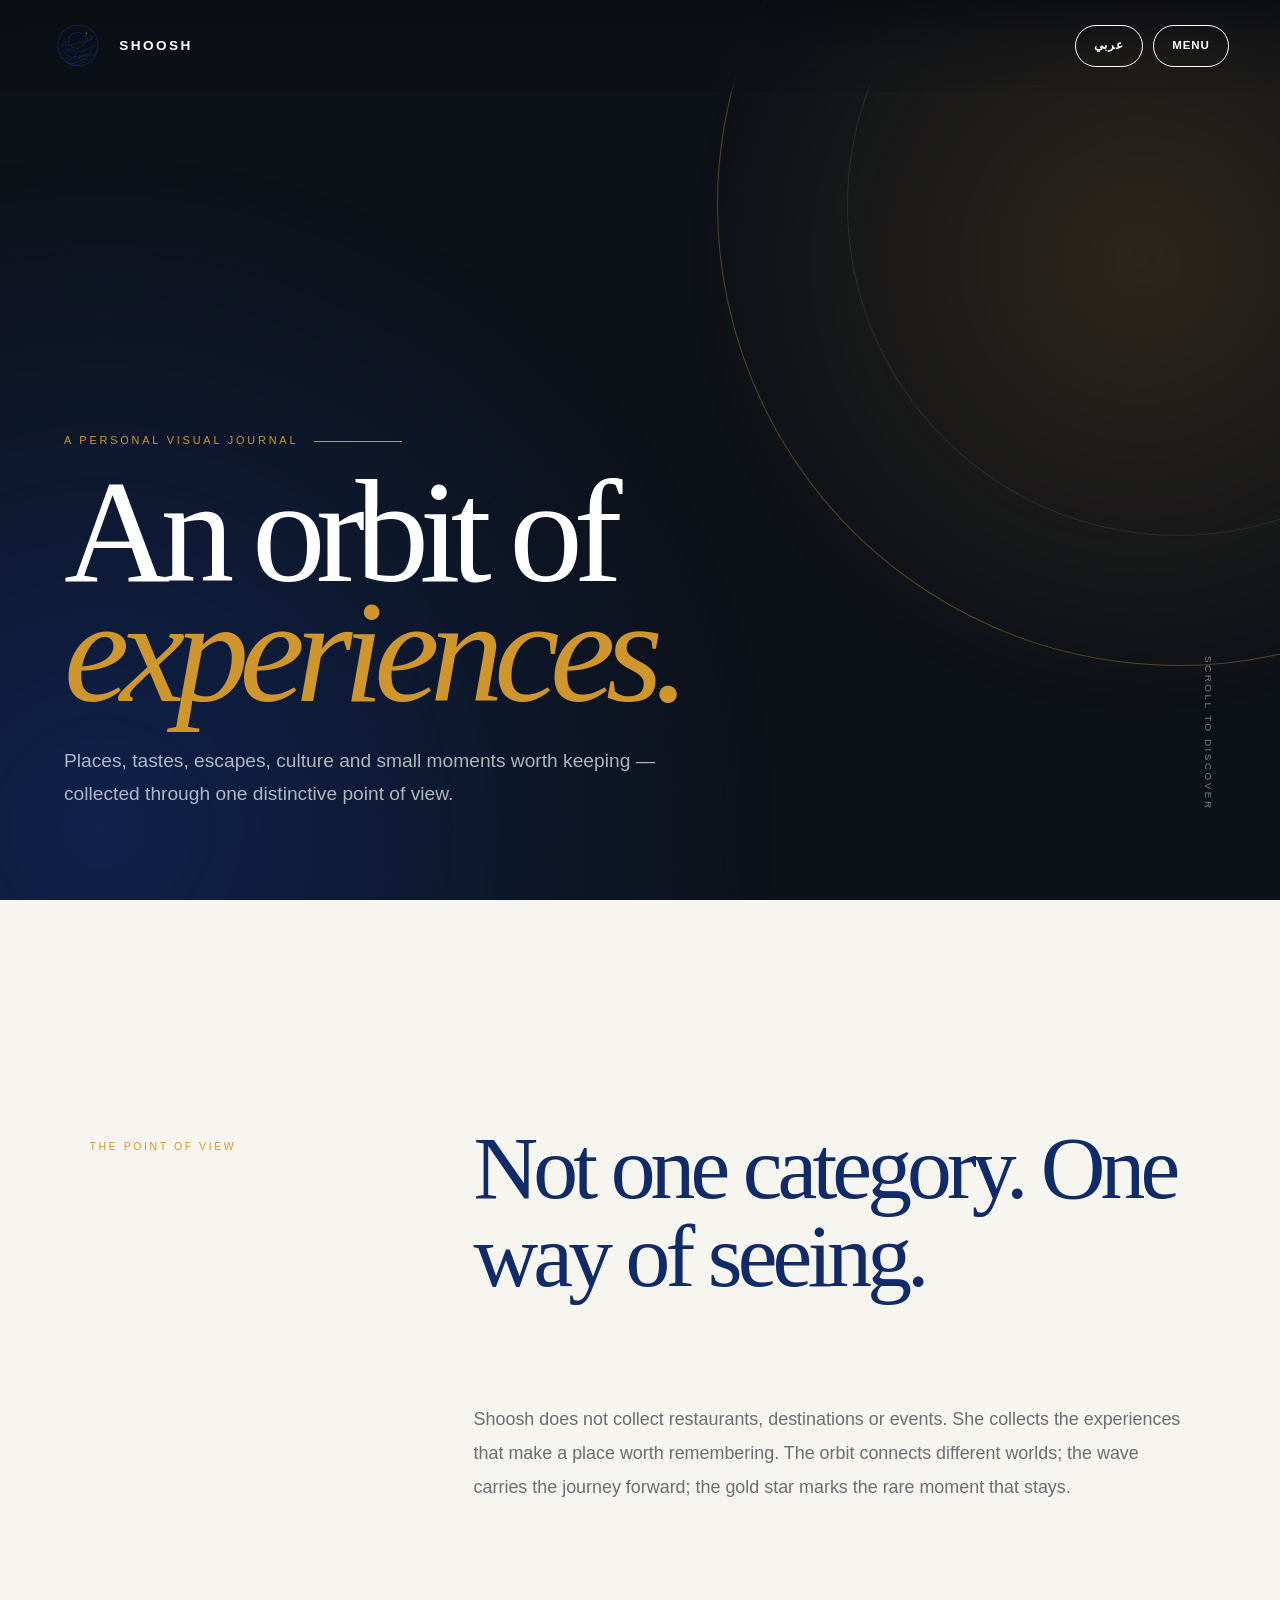
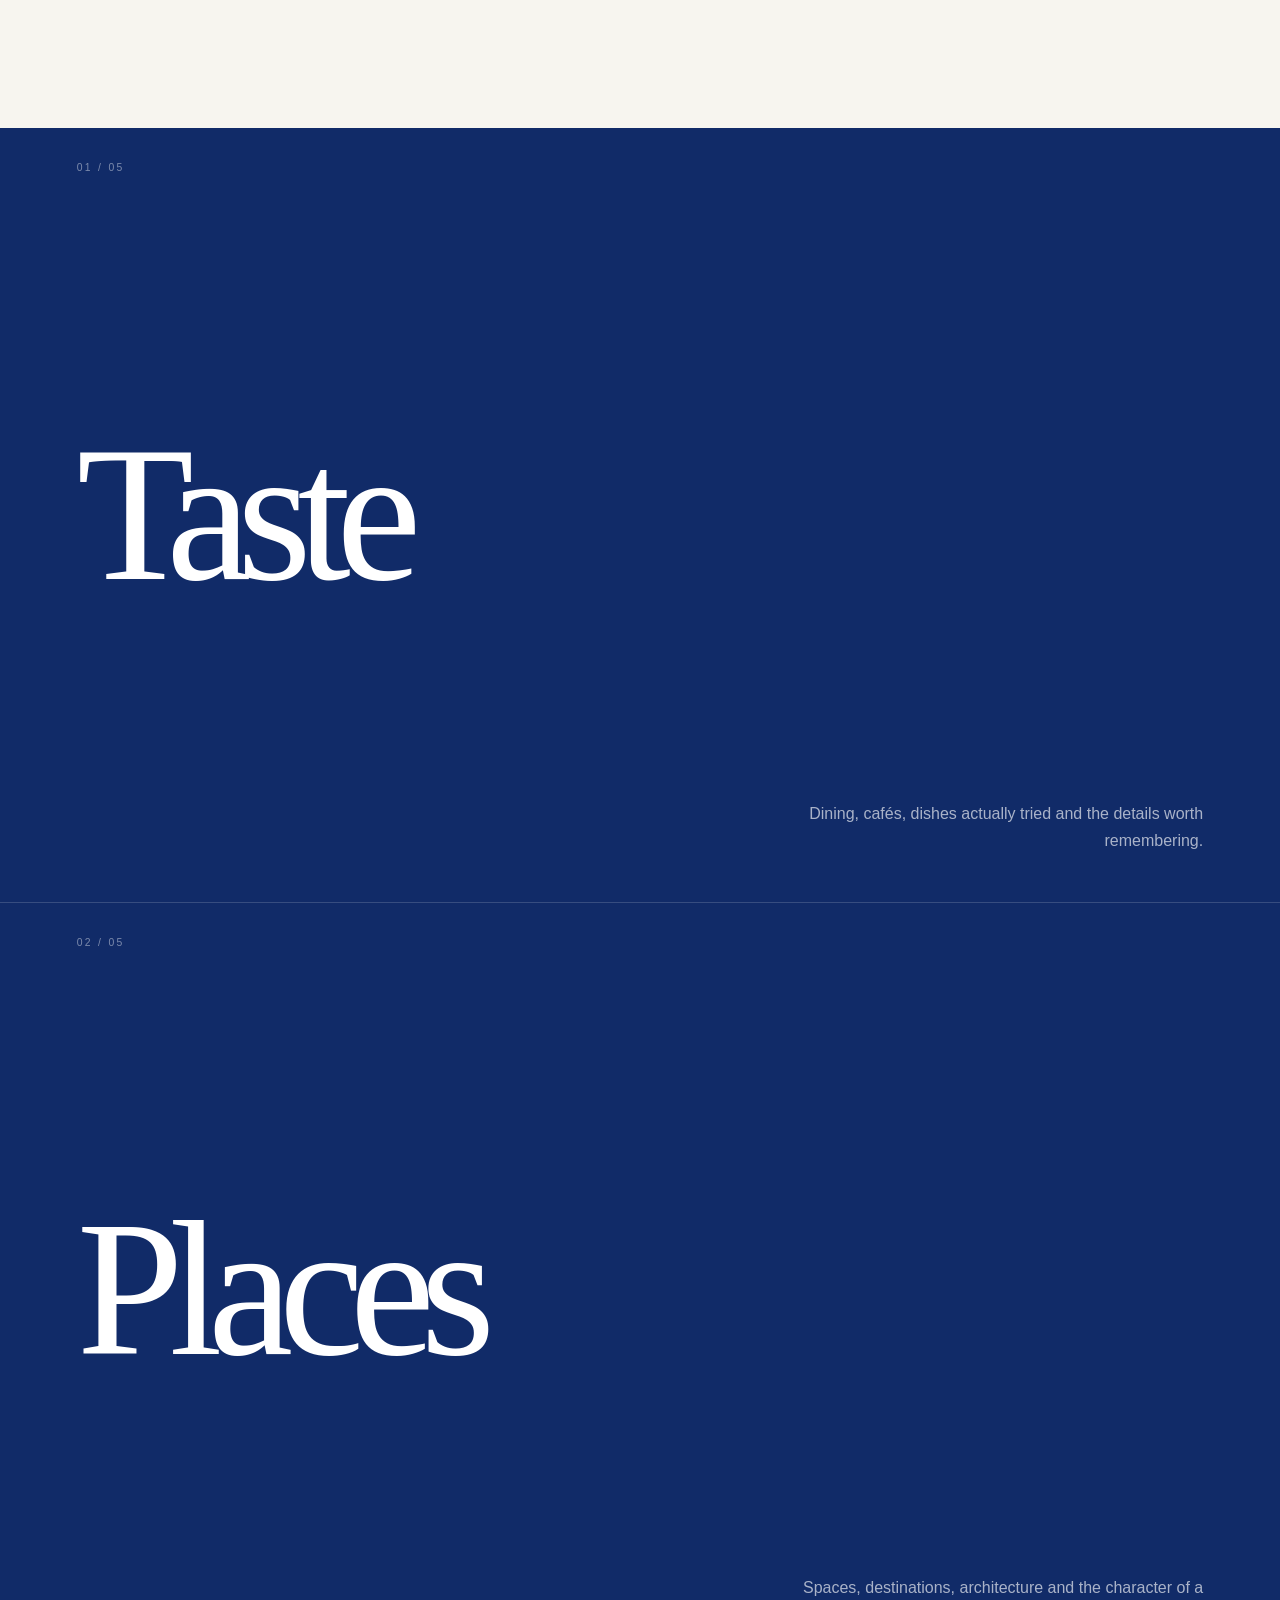
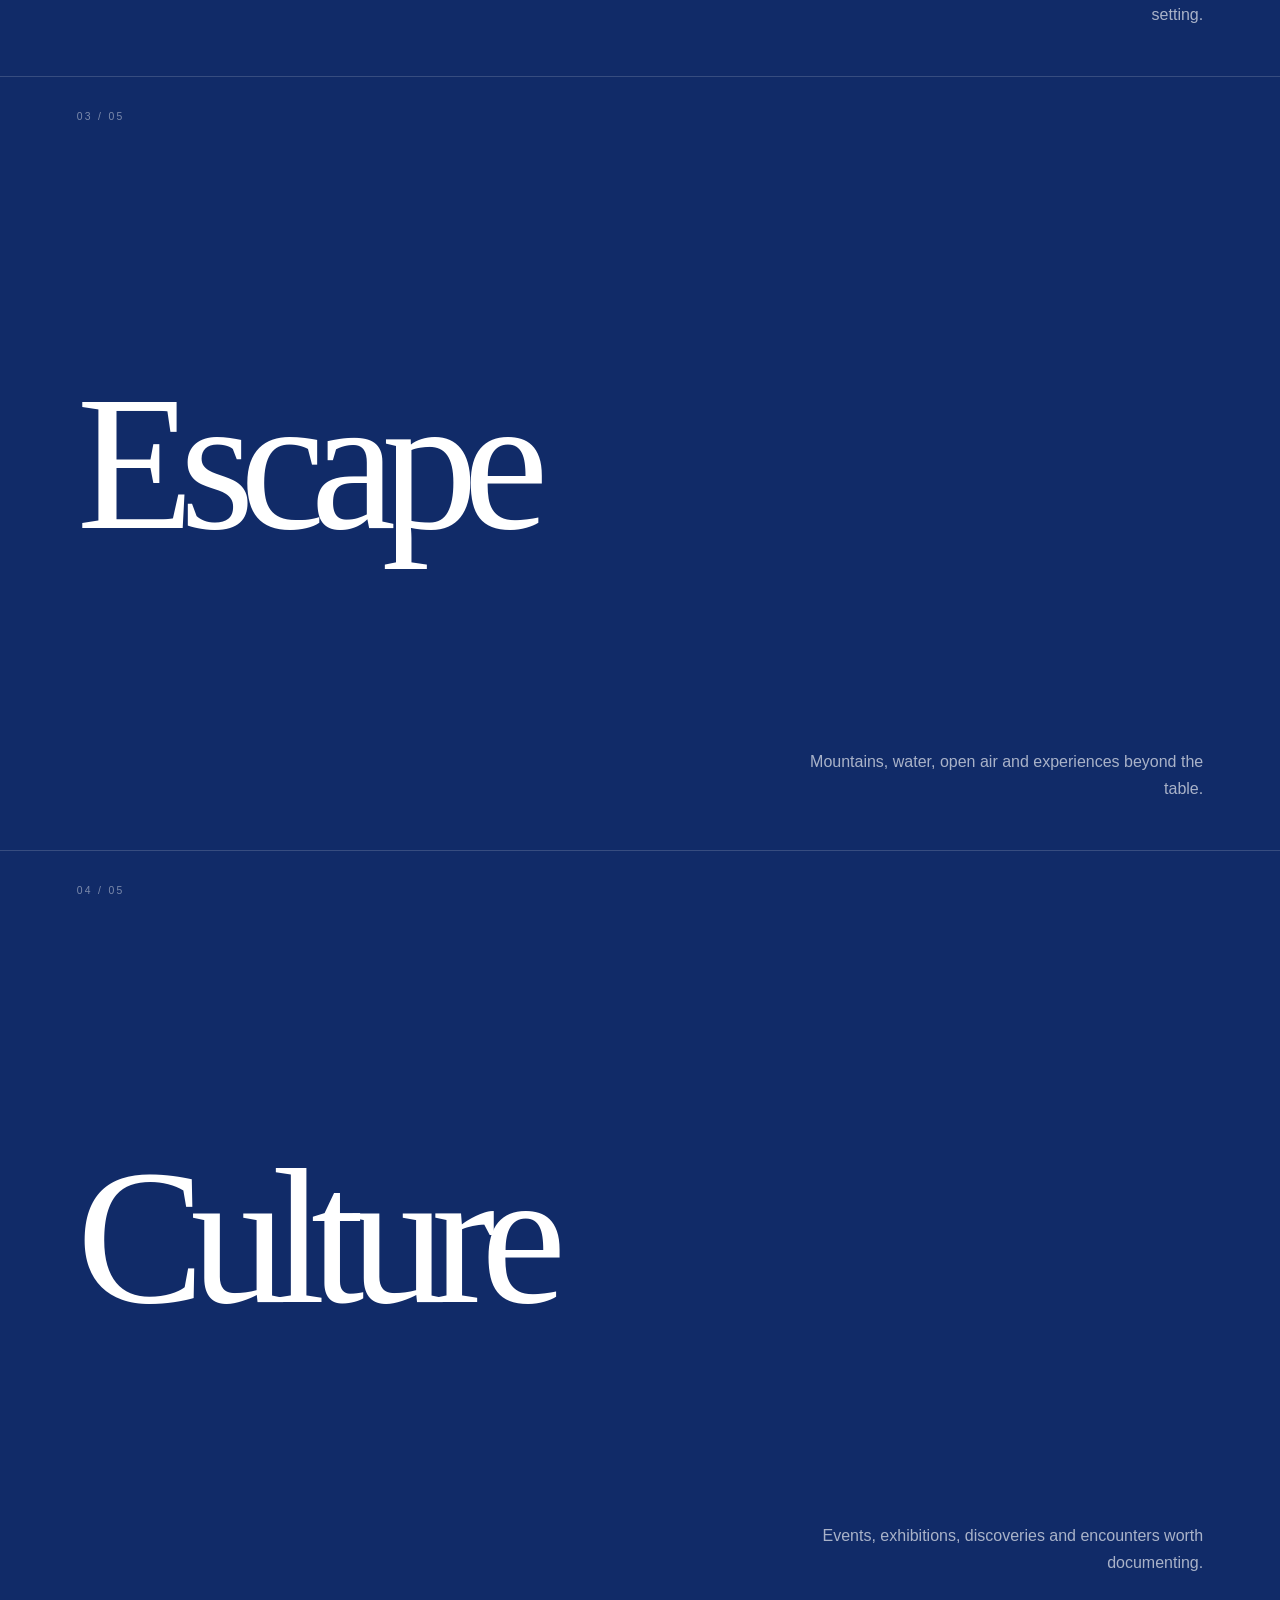
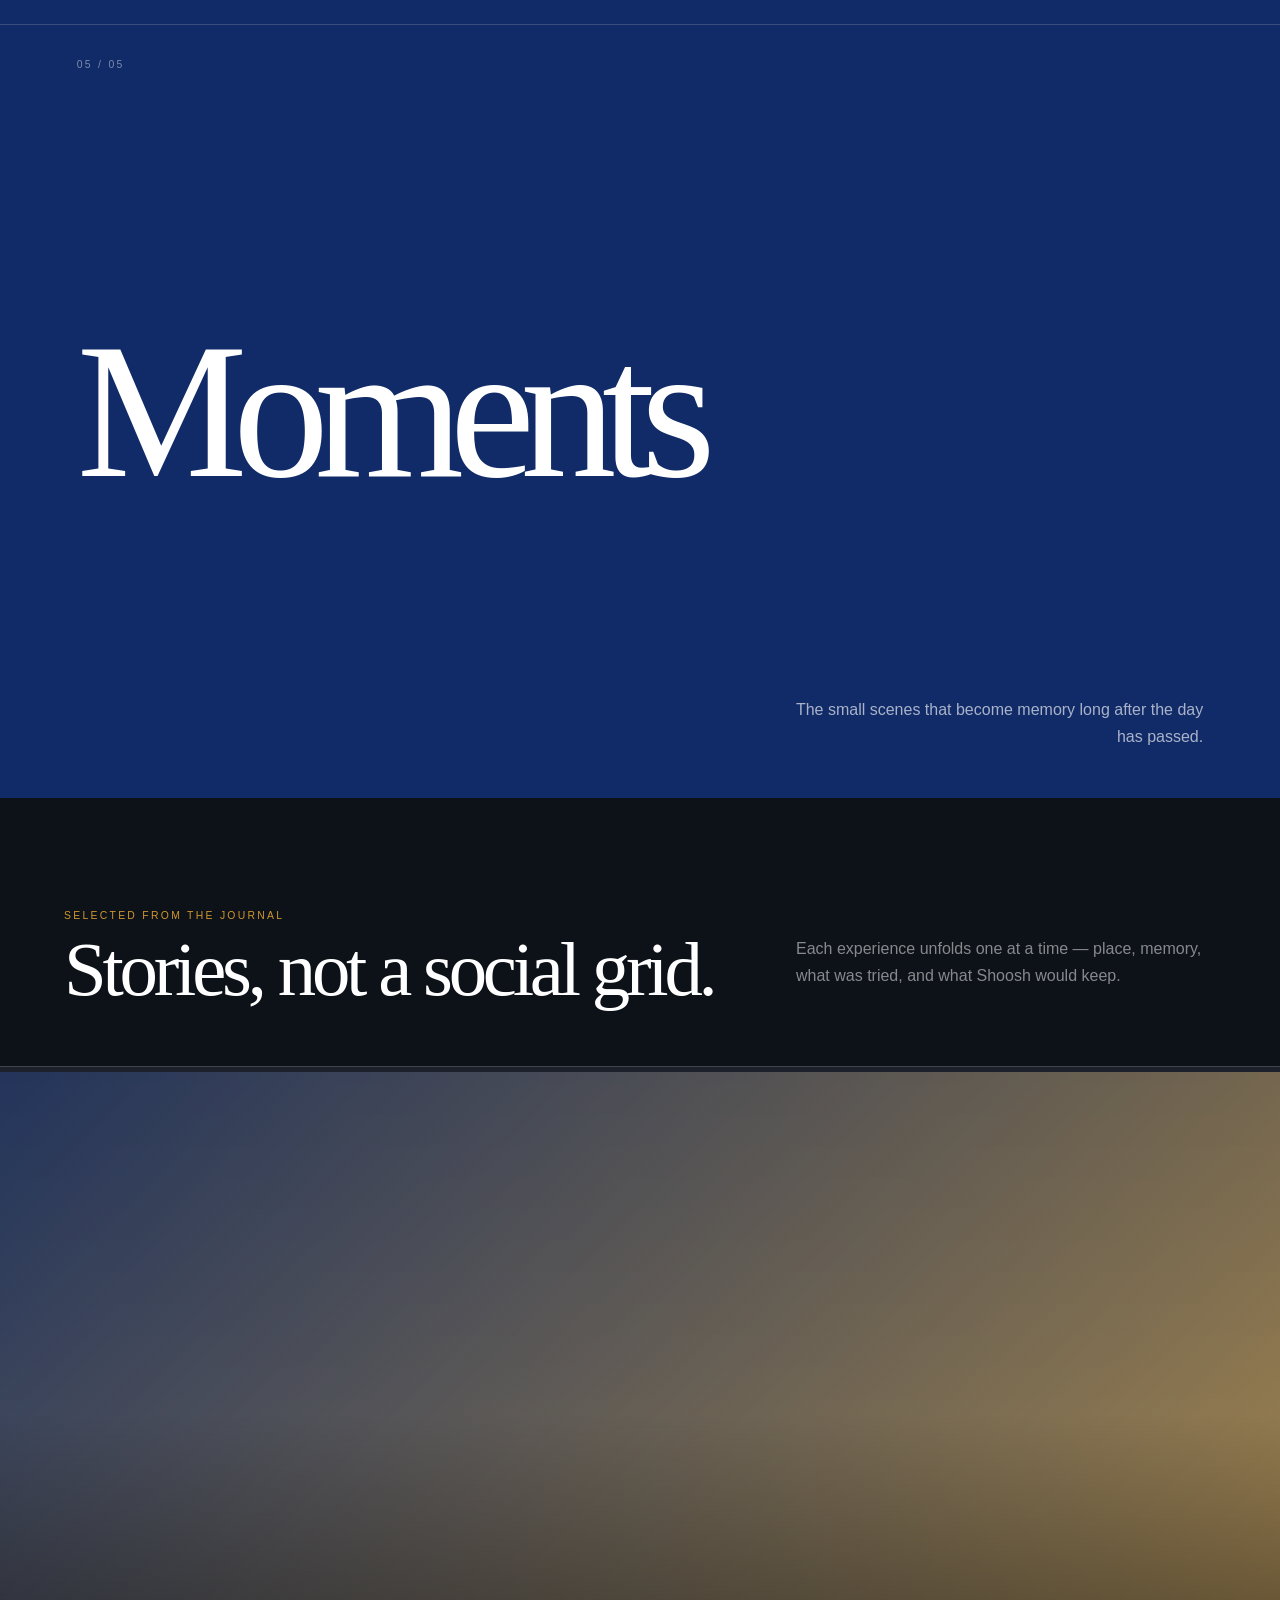
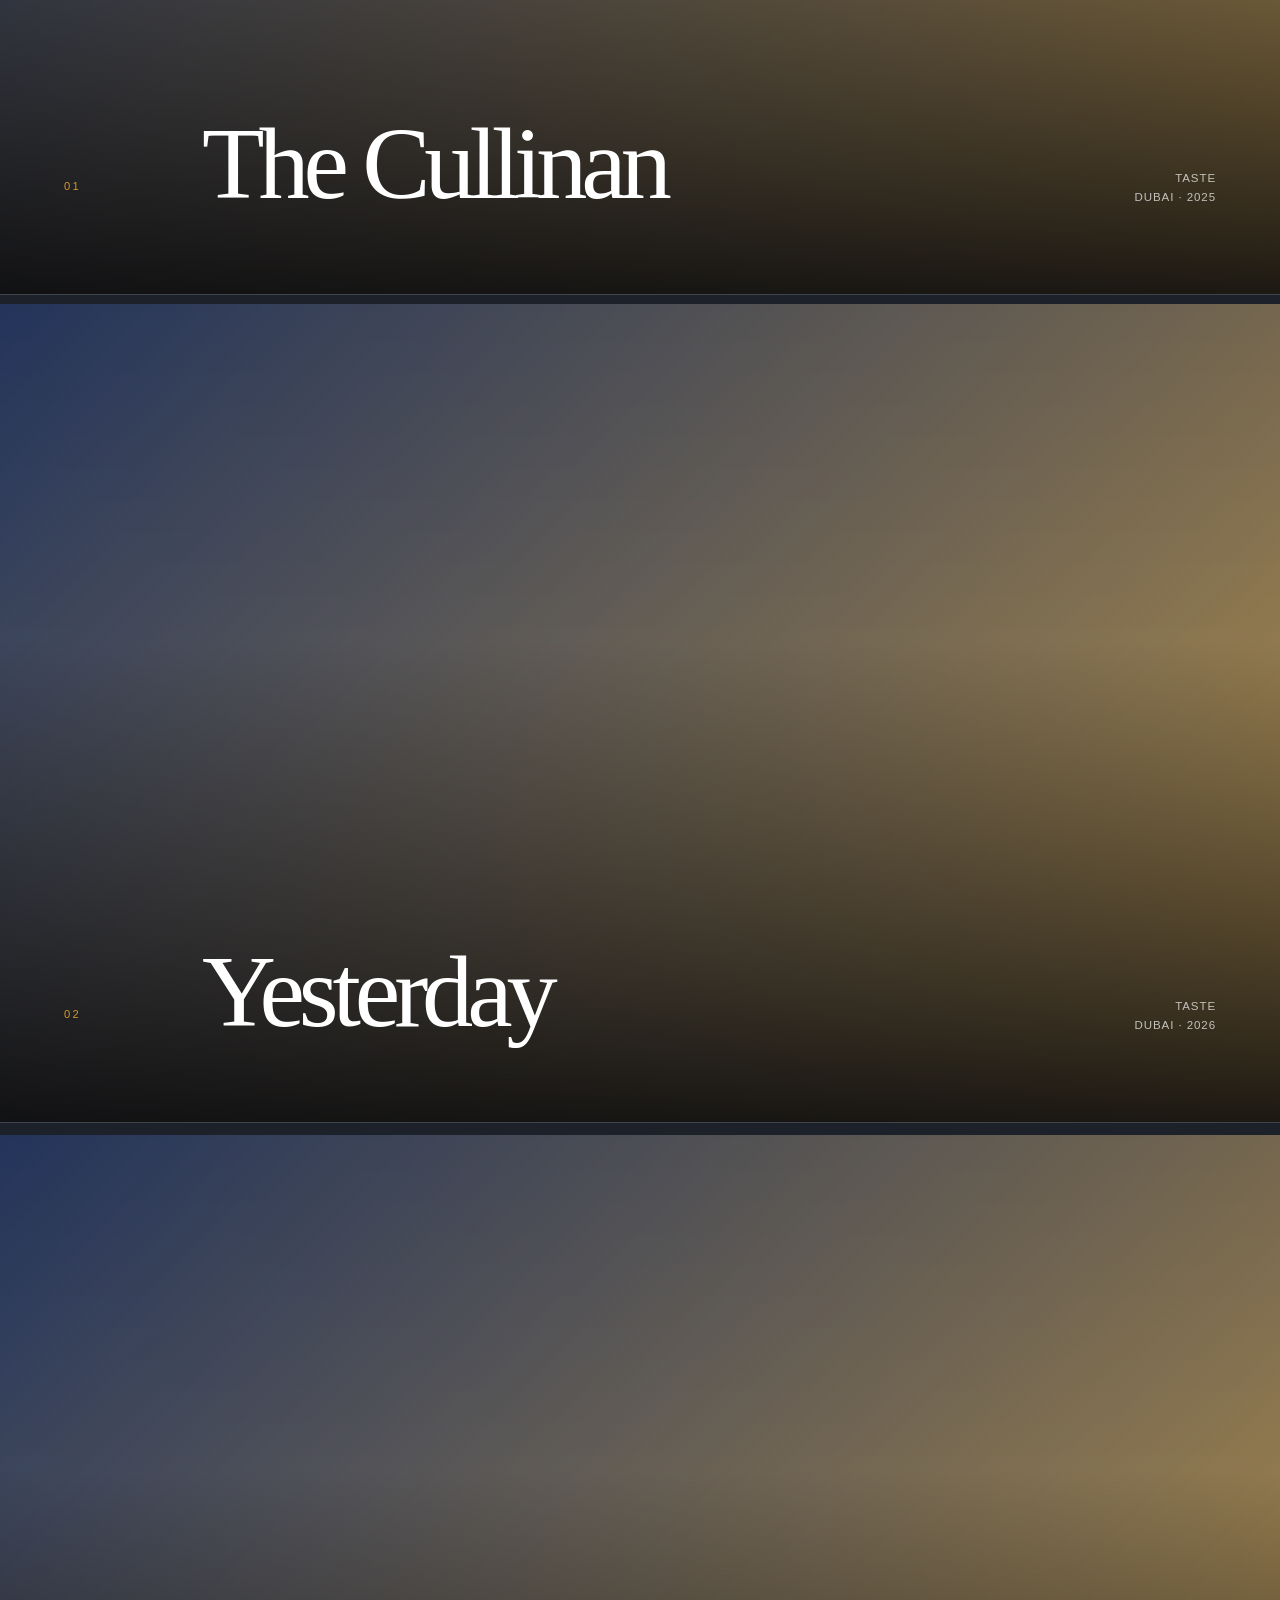
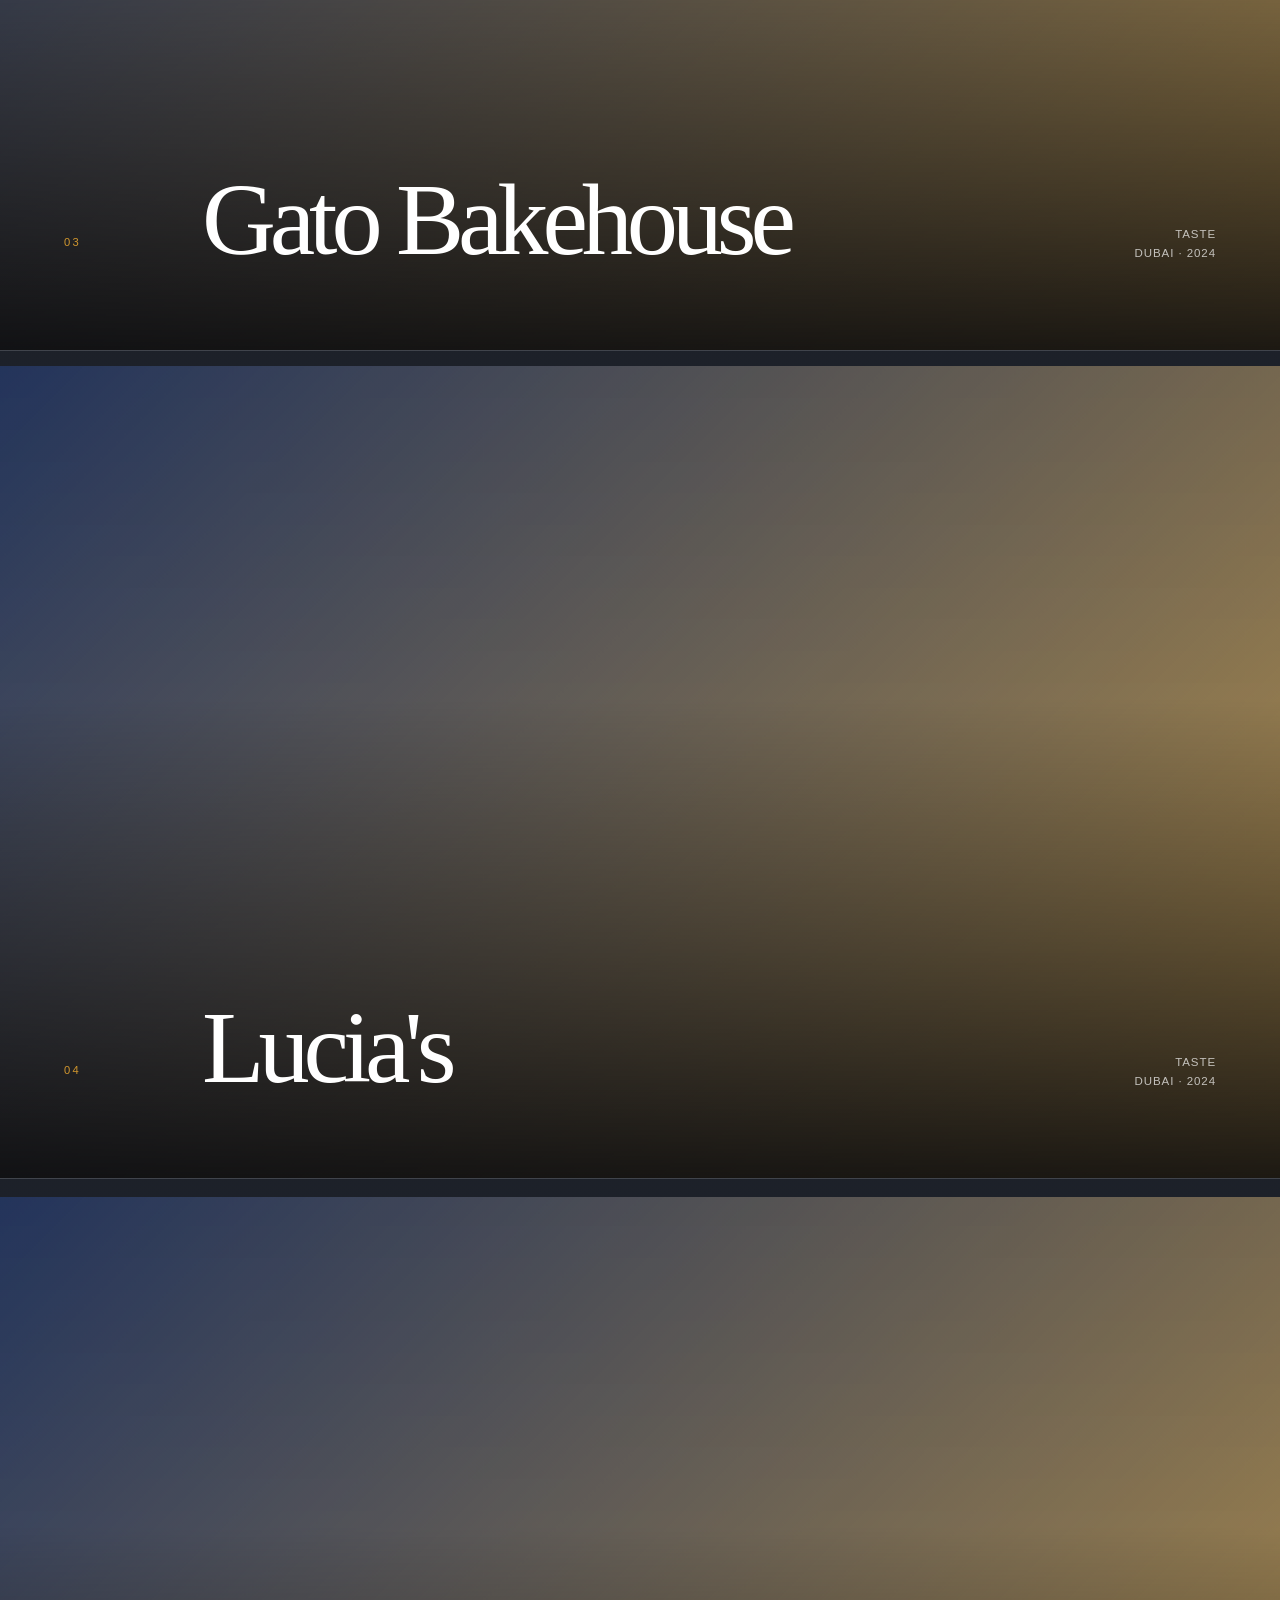
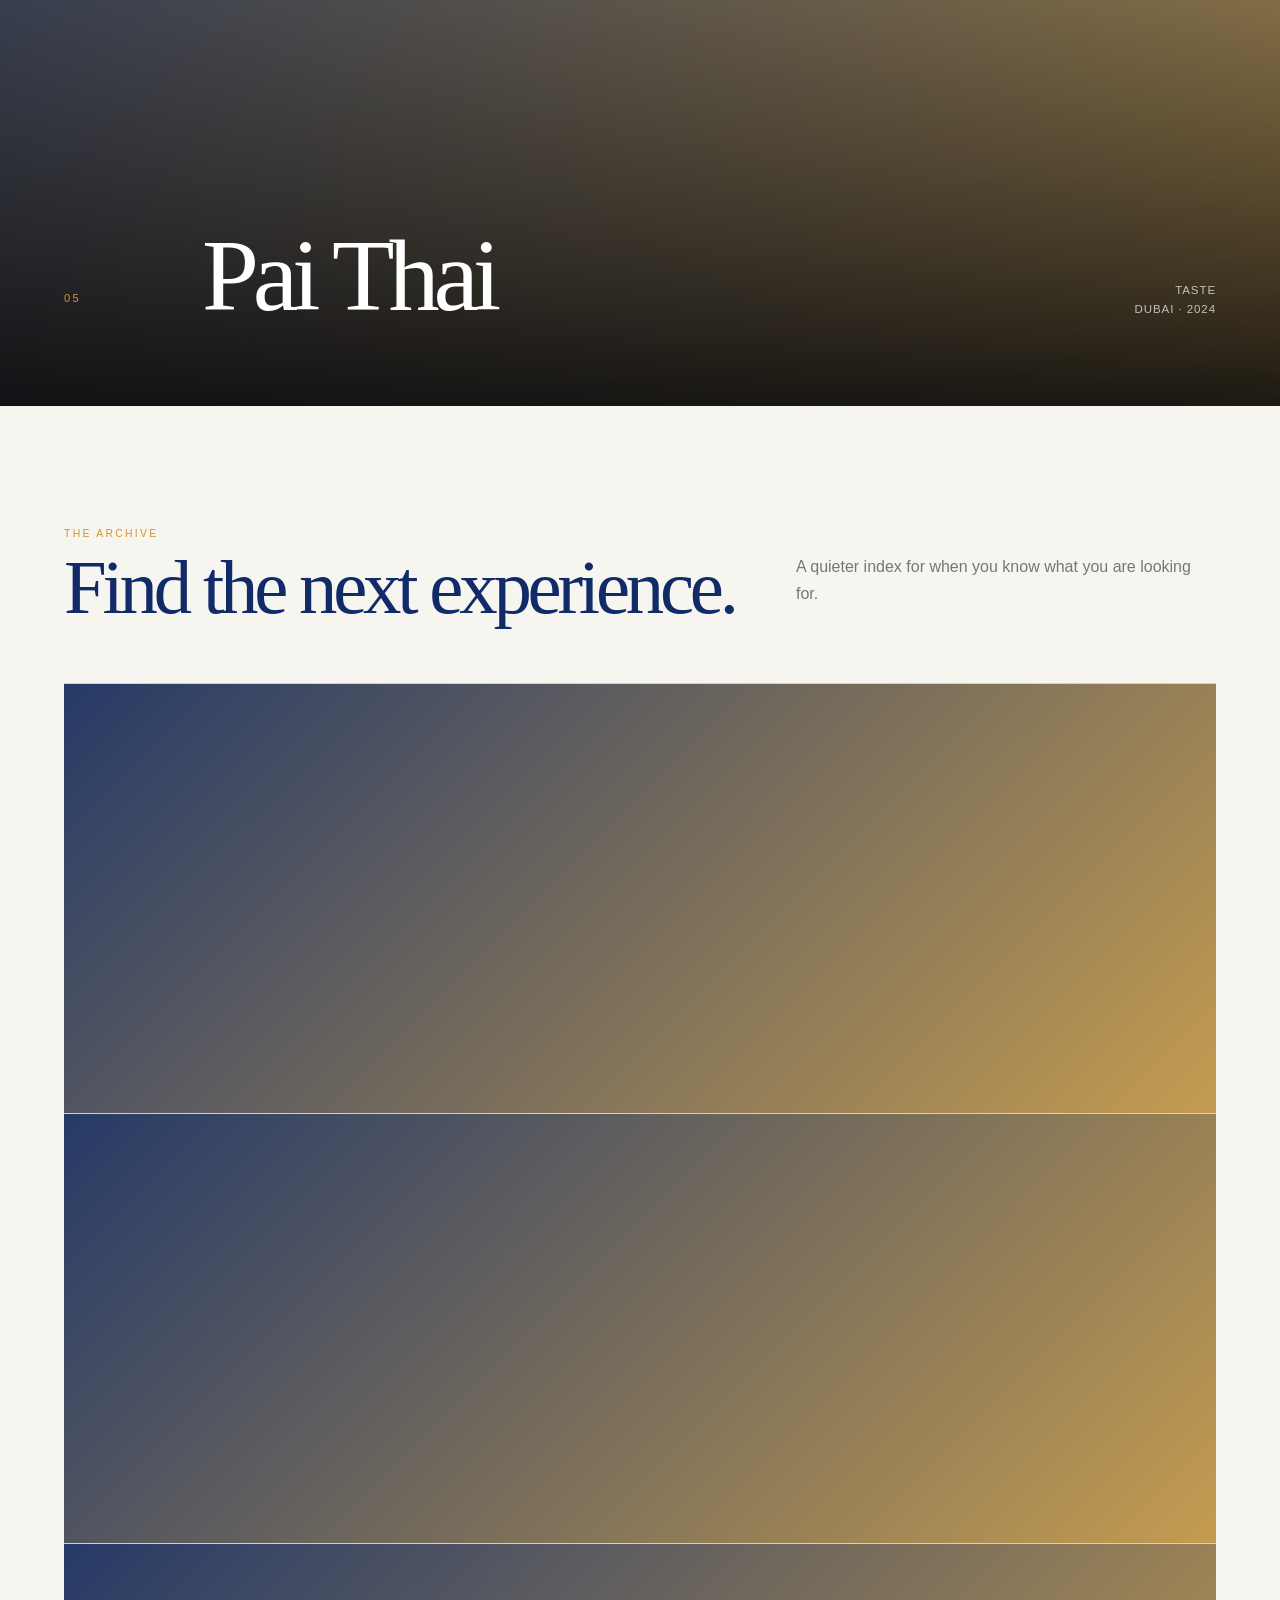
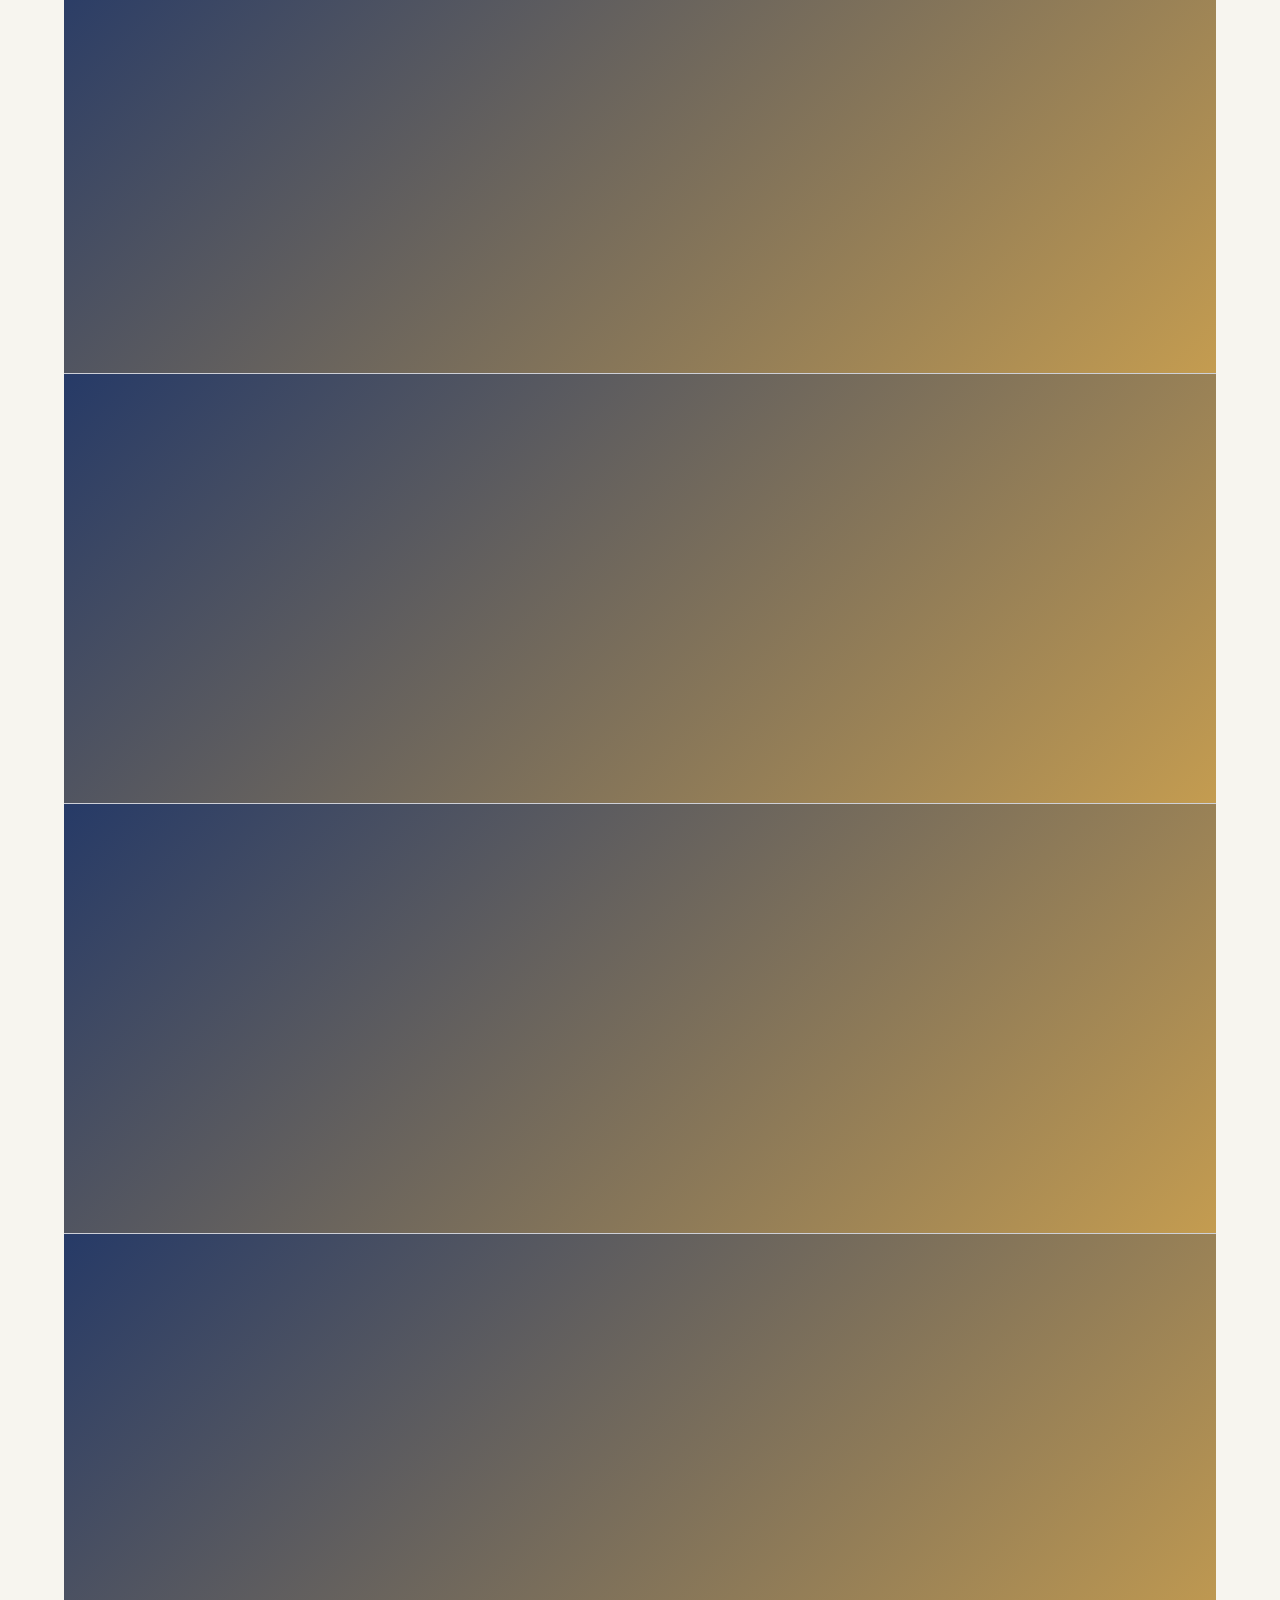
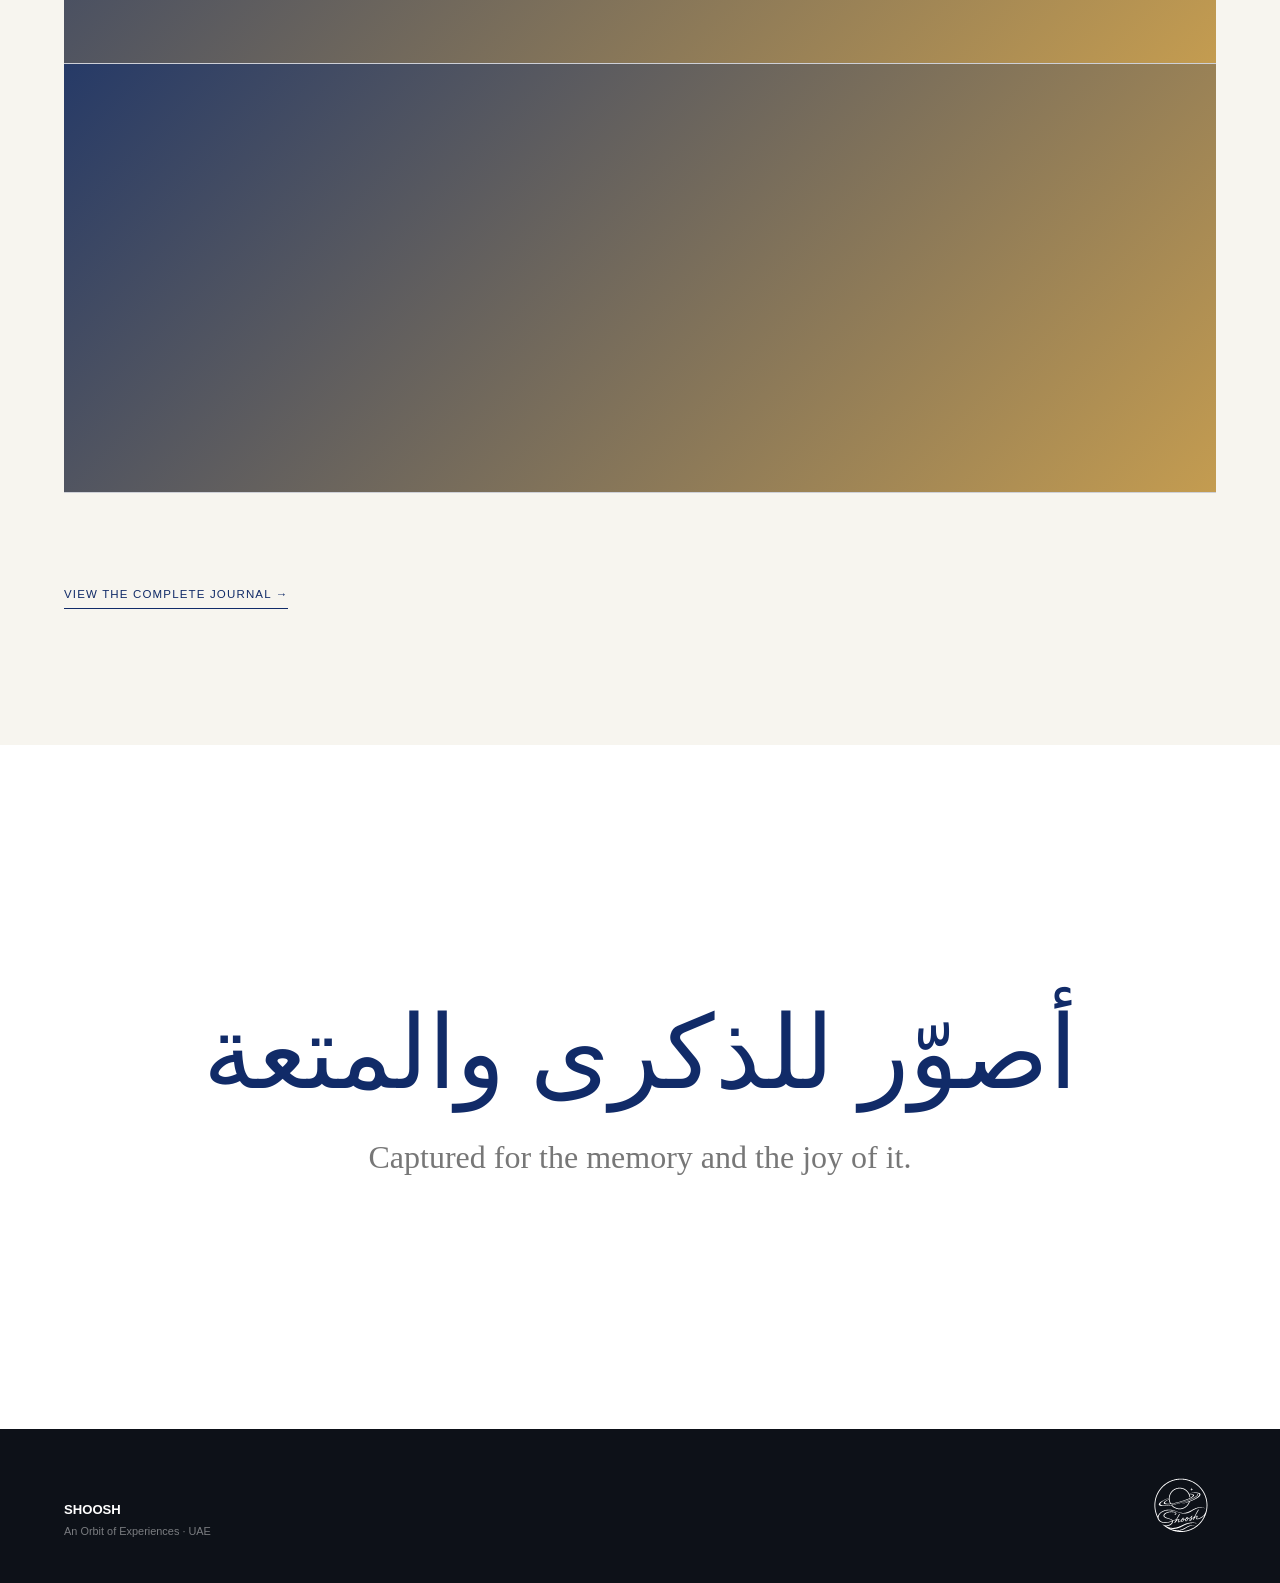
==== commit 8ca03df1: "Rebuild Shoosh homepage as cinematic scroll-led editorial experience" ====
--- a/index.html
+++ b/index.html
@@ -1 +1 @@
-<!doctype html><html lang="en" dir="ltr"><head><meta charset="utf-8"><meta name="viewport" content="width=device-width,initial-scale=1"><meta name="theme-color" content="#112B68"><title>Shoosh — An Orbit of Experiences</title><meta name="description" content="Shoosh is a personal UAE experience journal: places, tastes, escapes, culture and moments worth remembering."><link rel="canonical" href="https://ahmedyyya.github.io/Shoosh/"><link rel="stylesheet" href="assets/css/main.css"><link rel="stylesheet" href="assets/css/brand-v2.css"><link rel="stylesheet" href="assets/css/destination-media.css"><meta property="og:title" content="Shoosh — An Orbit of Experiences"><meta property="og:description" content="A personal journal of places, tastes and moments worth remembering."><meta property="og:type" content="website"><meta property="og:url" content="https://ahmedyyya.github.io/Shoosh/"></head><body><a class="skip" href="#content">Skip to content</a><header class="site-header"><div class="shell nav"><a class="brand" href="/Shoosh/"><img class="brand-logo-img" src="assets/images/brand/shoosh-primary.svg" alt="Shoosh"><span>SHOOSH</span></a><nav class="nav-links" aria-label="Primary"><a href="/Shoosh/" aria-current="page" data-i18n="home">Home</a><a href="/Shoosh/journal/" data-i18n="journal">Journal</a><a href="/Shoosh/about/" data-i18n="about">About</a><button class="lang" data-lang-toggle type="button">عربي</button></nav></div></header><main id="content"><section class="hero"><div class="shell hero-grid"><div class="hero-copy reveal"><div class="eyebrow" data-en="SHOOSH · IDENTITY EDITION 2027" data-ar="سوش · إصدار الهوية 2027">SHOOSH · IDENTITY EDITION 2027</div><p data-en="A personal visual journal" data-ar="يوميات بصرية شخصية">A personal visual journal</p><h1><span data-en="An orbit of" data-ar="مدار من">An orbit of</span> <em data-en="experiences." data-ar="التجارب.">experiences.</em></h1><div class="hero-line"></div><p class="lead" data-en="Places, tastes, escapes, culture and small moments worth keeping — collected through one distinctive point of view." data-ar="أماكن ومذاقات ورحلات وثقافة ولحظات صغيرة تستحق أن تبقى — تُجمع من منظور واحد ومميز.">Places, tastes, escapes, culture and small moments worth keeping — collected through one distinctive point of view.</p><div class="actions"><a class="button primary" href="/Shoosh/journal/" data-i18n="explore">Explore the journal</a><a class="button" href="#featured" data-en="Start with a story" data-ar="ابدأ بقصة">Start with a story</a></div></div><div class="hero-mark-wrap reveal" aria-label="Approved Shoosh identity"><div class="orbit"></div><img class="hero-logo-img" src="assets/images/brand/shoosh-primary.svg" alt="Approved Shoosh primary logo"></div></div></section><section class="section"><div class="shell"><div class="philosophy"><div class="reveal"><div class="eyebrow" data-en="The point of view" data-ar="منظور سوش">The point of view</div><h2 data-en="Not one category. One way of seeing." data-ar="ليست فئة واحدة. بل طريقة واحدة لرؤية التجربة.">Not one category. One way of seeing.</h2></div><div class="reveal"><p class="statement" data-en="Shoosh does not collect restaurants, destinations or events. She collects the experiences that make a place worth remembering." data-ar="سوش لا تجمع المطاعم أو الوجهات أو الفعاليات فقط؛ بل تجمع التجارب التي تجعل المكان جديراً بالتذكر.">Shoosh does not collect restaurants, destinations or events. She collects the experiences that make a place worth remembering.</p><p class="lead" data-en="The orbit connects different worlds; the wave carries the journey forward; the gold star marks the rare moment that stays." data-ar="يربط المدار عوالم مختلفة، وتحمل الموجة الرحلة إلى الأمام، بينما تشير النجمة الذهبية إلى اللحظة التي تستحق أن تبقى.">The orbit connects different worlds; the wave carries the journey forward; the gold star marks the rare moment that stays.</p></div></div><div class="orbit-categories reveal"><a class="orbit-chip" href="/Shoosh/journal/?category=Taste"><strong>Taste</strong><span data-en="Dining, cafés and what was actually tried" data-ar="المطاعم والمقاهي وما تم تجربته فعلاً">Dining, cafés and what was actually tried</span></a><a class="orbit-chip" href="/Shoosh/journal/?category=Places"><strong>Places</strong><span data-en="Spaces, destinations and design" data-ar="الأماكن والوجهات والتصميم">Spaces, destinations and design</span></a><a class="orbit-chip" href="/Shoosh/journal/?category=Escape"><strong>Escape</strong><span data-en="Mountains, water and open air" data-ar="الجبال والمياه والهواء الطلق">Mountains, water and open air</span></a><div class="orbit-chip"><strong>Culture</strong><span data-en="Events, exhibitions and discoveries" data-ar="الفعاليات والمعارض والاكتشافات">Events, exhibitions and discoveries</span></div><div class="orbit-chip"><strong>Moments</strong><span data-en="The small scenes worth keeping" data-ar="المشاهد الصغيرة التي تستحق أن تبقى">The small scenes worth keeping</span></div></div></div></section><section class="section dark" id="featured"><div class="shell"><div class="section-head reveal"><div><div class="eyebrow" data-en="Selected from the journal" data-ar="مختارات من اليوميات">Selected from the journal</div><h2 data-en="Stories, not a social grid." data-ar="قصص، وليست مجرد شبكة منشورات.">Stories, not a social grid.</h2></div><p class="lead" data-en="Every entry keeps Shoosh’s practical note, what she tried, the prices recorded at the time and the feeling of the place." data-ar="كل قصة تحتفظ بملاحظة سوش العملية، وما جرّبته، والأسعار المسجلة وقت الزيارة، وشعور المكان.">Every entry keeps Shoosh’s practical note, what she tried, the prices recorded at the time and the feeling of the place.</p></div><div class="feature-grid" data-featured></div></div></section><section class="section"><div class="shell"><div class="section-head reveal"><div><div class="eyebrow" data-en="Browse the archive" data-ar="استكشف الأرشيف">Browse the archive</div><h2 data-en="Find the next experience." data-ar="ابحث عن تجربتك القادمة.">Find the next experience.</h2></div><a class="button" href="/Shoosh/journal/" data-i18n="journal">Journal</a></div><div class="journal-grid" data-journal></div></div></section><section class="manifesto"><div class="shell reveal"><div class="manifesto-ar">أصوّر للذكرى والمتعة</div><div class="manifesto-en">Captured for the memory and the joy of it.</div></div></section></main><footer><div class="shell footer-row"><span>SHOOSH</span><span>An Orbit of Experiences · UAE</span></div></footer><script src="assets/js/lang-init.js" defer></script><script src="assets/js/media.js" defer></script><script src="assets/js/app.js" defer></script><script src="assets/js/destination-media.js" defer></script><script src="assets/js/destination-priority.js" defer></script></body></html>+<!doctype html><html lang="en" dir="ltr"><head><meta charset="utf-8"><meta name="viewport" content="width=device-width,initial-scale=1,viewport-fit=cover"><meta name="theme-color" content="#0d1118"><title>Shoosh — An Orbit of Experiences</title><meta name="description" content="Shoosh is a personal UAE experience journal: places, tastes, escapes, culture and moments worth remembering."><link rel="canonical" href="https://ahmedyyya.github.io/Shoosh/"><link rel="stylesheet" href="assets/css/main.css"><link rel="stylesheet" href="assets/css/brand-v2.css"><link rel="stylesheet" href="assets/css/cinematic-v4.css"><meta property="og:title" content="Shoosh — An Orbit of Experiences"><meta property="og:description" content="A personal journal of places, tastes and moments worth remembering."><meta property="og:type" content="website"><meta property="og:url" content="https://ahmedyyya.github.io/Shoosh/"></head><body><a class="skip" href="#content">Skip to content</a><div class="oa-intro" data-intro><div class="intro-inner"><img src="assets/images/brand/shoosh-primary.svg" alt="Shoosh"><div class="intro-line">An Orbit of Experiences</div></div></div><header class="site-header oa-header"><div class="oa-nav"><a class="oa-brand" href="/Shoosh/"><img src="assets/images/brand/shoosh-primary.svg" alt="Shoosh"><span>SHOOSH</span></a><div class="header-actions"><button class="lang" data-lang-toggle type="button">عربي</button><button class="menu-toggle" data-menu-toggle type="button" aria-expanded="false" aria-controls="site-menu">MENU</button></div></div></header><aside class="oa-menu" id="site-menu" data-oa-menu aria-label="Site menu"><nav class="oa-menu-links"><a href="/Shoosh/" data-i18n="home">Home</a><a href="/Shoosh/journal/" data-i18n="journal">Journal</a><a href="/Shoosh/about/" data-i18n="about">Identity</a></nav><div class="oa-menu-meta"><img class="mark" src="assets/images/brand/shoosh-primary.svg" alt=""><strong data-en="Captured for the memory and the joy of it." data-ar="أصوّر للذكرى والمتعة">Captured for the memory and the joy of it.</strong><span>UAE · SHOOSH</span></div></aside><main id="content"><section class="oa-hero" data-theme="dark"><div class="hero-orbit-line" aria-hidden="true"></div><div class="oa-hero-copy" data-reveal><div class="oa-index" data-en="A PERSONAL VISUAL JOURNAL" data-ar="يوميات بصرية شخصية">A PERSONAL VISUAL JOURNAL</div><h1><span data-en="An orbit of" data-ar="مدار من">An orbit of</span> <em data-en="experiences." data-ar="التجارب.">experiences.</em></h1><p class="oa-hero-sub" data-en="Places, tastes, escapes, culture and small moments worth keeping — collected through one distinctive point of view." data-ar="أماكن ومذاقات ورحلات وثقافة ولحظات صغيرة تستحق أن تبقى — تُجمع من منظور شوش الخاص.">Places, tastes, escapes, culture and small moments worth keeping — collected through one distinctive point of view.</p></div><div class="oa-scroll-cue">SCROLL TO DISCOVER</div></section><section class="oa-statement"><div class="oa-statement-inner"><div class="small" data-en="THE POINT OF VIEW" data-ar="منظور شوش">THE POINT OF VIEW</div><blockquote data-reveal data-en="Not one category. One way of seeing." data-ar="ليست فئة واحدة. بل طريقة واحدة لرؤية التجربة.">Not one category. One way of seeing.</blockquote><p data-reveal data-en="Shoosh does not collect restaurants, destinations or events. She collects the experiences that make a place worth remembering. The orbit connects different worlds; the wave carries the journey forward; the gold star marks the rare moment that stays." data-ar="شوش لا تجمع المطاعم أو الوجهات أو الفعاليات فقط؛ بل تجمع التجارب التي تجعل المكان جديراً بالتذكر. يربط المدار عوالم مختلفة، وتحمل الموجة الرحلة إلى الأمام، بينما تشير النجمة الذهبية إلى اللحظة التي تستحق أن تبقى.">Shoosh does not collect restaurants, destinations or events. She collects the experiences that make a place worth remembering.</p></div></section><section class="oa-worlds" data-theme="dark" aria-label="Experience worlds"><a class="oa-world" href="/Shoosh/journal/?category=Taste"><span class="world-no">01 / 05</span><span class="world-title" data-world-name="Taste">Taste</span><span class="world-desc" data-en="Dining, cafés, dishes actually tried and the details worth remembering." data-ar="المطاعم والمقاهي والأطباق التي تم تجربتها فعلاً والتفاصيل التي تستحق أن تبقى.">Dining, cafés, dishes actually tried and the details worth remembering.</span></a><a class="oa-world" href="/Shoosh/journal/?category=Places"><span class="world-no">02 / 05</span><span class="world-title" data-world-name="Places">Places</span><span class="world-desc" data-en="Spaces, destinations, architecture and the character of a setting." data-ar="الأماكن والوجهات والعمارة والشخصية التي يمنحها المكان للتجربة.">Spaces, destinations, architecture and the character of a setting.</span></a><a class="oa-world" href="/Shoosh/journal/?category=Escape"><span class="world-no">03 / 05</span><span class="world-title" data-world-name="Escape">Escape</span><span class="world-desc" data-en="Mountains, water, open air and experiences beyond the table." data-ar="الجبال والمياه والهواء الطلق وتجارب تتجاوز المائدة.">Mountains, water, open air and experiences beyond the table.</span></a><a class="oa-world" href="/Shoosh/journal/?category=Culture"><span class="world-no">04 / 05</span><span class="world-title" data-world-name="Culture">Culture</span><span class="world-desc" data-en="Events, exhibitions, discoveries and encounters worth documenting." data-ar="الفعاليات والمعارض والاكتشافات واللقاءات التي تستحق التوثيق.">Events, exhibitions, discoveries and encounters worth documenting.</span></a><a class="oa-world" href="/Shoosh/journal/?category=Moments"><span class="world-no">05 / 05</span><span class="world-title" data-world-name="Moments">Moments</span><span class="world-desc" data-en="The small scenes that become memory long after the day has passed." data-ar="المشاهد الصغيرة التي تتحول إلى ذكرى بعد أن يمضي اليوم.">The small scenes that become memory long after the day has passed.</span></a></section><section class="oa-selected" data-theme="dark"><div class="oa-section-head" data-reveal><div><div class="kicker" data-en="SELECTED FROM THE JOURNAL" data-ar="مختارات من اليوميات">SELECTED FROM THE JOURNAL</div><h2 data-en="Stories, not a social grid." data-ar="قصص، وليست مجرد شبكة منشورات.">Stories, not a social grid.</h2></div><p data-en="Each experience unfolds one at a time — place, memory, what was tried, and what Shoosh would keep." data-ar="تتكشف كل تجربة على مهل: المكان، والذكرى، وما تم تجربته، وما يستحق أن يبقى لدى شوش.">Each experience unfolds one at a time.</p></div><div class="feature-grid oa-feature-grid" data-featured></div></section><section class="oa-journal"><div class="oa-section-head" data-reveal><div><div class="kicker" data-en="THE ARCHIVE" data-ar="الأرشيف">THE ARCHIVE</div><h2 data-en="Find the next experience." data-ar="ابحث عن تجربتك القادمة.">Find the next experience.</h2></div><p data-en="A quieter index for when you know what you are looking for." data-ar="فهرس أكثر هدوءاً عندما تعرف ما الذي تبحث عنه.">A quieter index for when you know what you are looking for.</p></div><div class="journal-grid oa-journal-grid" data-journal></div><p style="margin-top:42px"><a class="oa-back" href="/Shoosh/journal/" data-en="View the complete journal →" data-ar="استكشف جميع اليوميات ←">View the complete journal →</a></p></section><section class="oa-manifesto"><div data-reveal><div class="ar">أصوّر للذكرى والمتعة</div><div class="en">Captured for the memory and the joy of it.</div></div></section></main><footer class="oa-footer"><div><strong>SHOOSH</strong><br><small>An Orbit of Experiences · UAE</small></div><img src="assets/images/brand/shoosh-primary.svg" alt="Shoosh"></footer><script src="assets/js/lang-init.js" defer></script><script src="assets/js/media.js" defer></script><script src="assets/js/app.js" defer></script><script src="assets/js/destination-priority.js" defer></script><script src="assets/js/arabic-polish.js" defer></script><script src="assets/js/cinematic-v4.js" defer></script></body></html>
--- a/assets/css/cinematic-v4.css
+++ b/assets/css/cinematic-v4.css
@@ -0,0 +1,33 @@
+/* SHOOSH cinematic editorial system v4
+   Inspired by restrained, scroll-led editorial experiences while preserving the approved Shoosh identity.
+   Brand authority: #112B68 / #D0962E / #FFFFFF. */
+:root{--shoosh-blue:#112B68;--shoosh-gold:#D0962E;--shoosh-white:#fff;--ink:#0d1118;--paper:#f7f5ef;--soft:#d9d8d3;--line:rgba(17,43,104,.18);--ease:cubic-bezier(.22,1,.36,1);--serif:Georgia,'Times New Roman',serif;--sans:-apple-system,BlinkMacSystemFont,'Segoe UI',Arial,sans-serif;--arabic:'Geeza Pro','Noto Naskh Arabic','Noto Sans Arabic',Tahoma,serif}
+html{background:var(--ink);scroll-behavior:smooth}body{margin:0;background:var(--paper);color:var(--ink);font-family:var(--sans);overflow-x:hidden}body.rtl{font-family:var(--arabic)}*{box-sizing:border-box}::selection{background:var(--shoosh-gold);color:var(--ink)}a{color:inherit}.skip{position:fixed;left:-9999px;top:1rem;z-index:9999}.skip:focus{left:1rem;background:#fff;padding:.8rem 1rem;border-radius:999px}
+/* header */
+.site-header.oa-header{position:fixed;inset:0 0 auto 0;height:92px;z-index:200;background:linear-gradient(to bottom,rgba(247,245,239,.92),rgba(247,245,239,.5),transparent);backdrop-filter:blur(12px);border:0;transition:height .35s var(--ease),background .35s var(--ease),color .35s var(--ease)}body.header-dark .site-header.oa-header{color:#fff;background:linear-gradient(to bottom,rgba(10,12,16,.8),rgba(10,12,16,.25),transparent)}.oa-nav{height:100%;max-width:none;margin:0;padding:0 clamp(22px,4vw,62px);display:flex;align-items:center;justify-content:space-between;gap:24px}.oa-brand{display:inline-flex;align-items:center;gap:14px;text-decoration:none;font-weight:800;letter-spacing:.18em;font-size:.85rem}.oa-brand img{width:54px;height:54px;object-fit:contain}.header-actions{display:flex;align-items:center;gap:10px}.lang,.menu-toggle{appearance:none;border:1px solid currentColor;background:transparent;color:inherit;border-radius:999px;padding:11px 18px;min-height:42px;font:700 .72rem/1 var(--sans);letter-spacing:.08em;cursor:pointer;transition:.25s var(--ease)}.menu-toggle:hover,.lang:hover{background:var(--shoosh-blue);color:#fff;border-color:var(--shoosh-blue)}body.header-dark .menu-toggle:hover,body.header-dark .lang:hover{background:#fff;color:var(--ink);border-color:#fff}
+/* overlay menu */
+.oa-menu{position:fixed;inset:0;z-index:190;background:var(--shoosh-blue);color:#fff;display:grid;grid-template-columns:1fr 1fr;padding:120px clamp(28px,6vw,90px) 60px;opacity:0;visibility:hidden;transform:translateY(-12px);transition:.55s var(--ease)}.oa-menu.open{opacity:1;visibility:visible;transform:none}.oa-menu-links{display:flex;flex-direction:column;justify-content:center}.oa-menu-links a{font-family:var(--serif);font-size:clamp(3rem,8vw,8.5rem);line-height:.9;text-decoration:none;letter-spacing:-.055em;transition:transform .25s var(--ease),color .25s}.rtl .oa-menu-links a{font-family:var(--arabic);letter-spacing:0}.oa-menu-links a:hover{color:var(--shoosh-gold);transform:translateX(12px)}.rtl .oa-menu-links a:hover{transform:translateX(-12px)}.oa-menu-meta{display:flex;flex-direction:column;justify-content:flex-end;align-items:flex-end;text-align:right;gap:18px;color:rgba(255,255,255,.65);max-width:460px;justify-self:end}.rtl .oa-menu-meta{text-align:left;align-items:flex-start;justify-self:start}.oa-menu-meta .mark{width:160px;filter:brightness(0) invert(1);opacity:.9}.oa-menu-meta strong{color:#fff;font-family:var(--serif);font-size:clamp(1.5rem,2.4vw,2.5rem);font-weight:400}.rtl .oa-menu-meta strong{font-family:var(--arabic)}
+/* intro */
+.oa-intro{position:fixed;inset:0;background:var(--ink);z-index:500;color:#fff;display:grid;place-items:center;transition:opacity .8s var(--ease),visibility .8s}.oa-intro.done{opacity:0;visibility:hidden;pointer-events:none}.intro-inner{text-align:center}.intro-inner img{width:min(240px,50vw);filter:brightness(0) invert(1);opacity:0;transform:scale(.94);animation:introMark 1s .1s var(--ease) forwards}.intro-line{margin-top:22px;font-size:.66rem;letter-spacing:.28em;text-transform:uppercase;color:rgba(255,255,255,.7);opacity:0;animation:introText .8s .45s var(--ease) forwards}@keyframes introMark{to{opacity:1;transform:none}}@keyframes introText{to{opacity:1}}
+/* homepage hero */
+.oa-hero{position:relative;min-height:100svh;background:var(--ink);color:#fff;overflow:hidden;display:flex;align-items:flex-end;padding:130px clamp(24px,5vw,76px) clamp(46px,7vw,92px)}.oa-hero:before{content:'';position:absolute;inset:-20%;background:radial-gradient(circle at 78% 35%,rgba(208,150,46,.16),transparent 28%),radial-gradient(circle at 20% 80%,rgba(17,43,104,.65),transparent 38%);filter:blur(10px);pointer-events:none}.hero-orbit-line{position:absolute;width:min(72vw,980px);aspect-ratio:1;border:1px solid rgba(208,150,46,.38);border-radius:50%;right:-28vw;top:-20vw;transform:rotate(-12deg)}.hero-orbit-line:after{content:'';position:absolute;inset:14%;border:1px solid rgba(255,255,255,.09);border-radius:50%}.oa-hero-copy{position:relative;z-index:2;max-width:1180px}.oa-index{font-size:.68rem;letter-spacing:.26em;text-transform:uppercase;color:var(--shoosh-gold);display:flex;align-items:center;gap:16px;margin-bottom:22px}.oa-index:after{content:'';width:88px;height:1px;background:currentColor}.oa-hero h1{margin:0;max-width:1100px;font-family:var(--serif);font-weight:400;font-size:clamp(4.2rem,11.5vw,11.8rem);line-height:.82;letter-spacing:-.065em}.rtl .oa-hero h1{font-family:var(--arabic);letter-spacing:0;line-height:1.04}.oa-hero h1 em{font-weight:400;color:var(--shoosh-gold)}.oa-hero-sub{margin:32px 0 0;max-width:620px;font-size:clamp(1rem,1.5vw,1.25rem);line-height:1.7;color:rgba(255,255,255,.68)}.oa-scroll-cue{position:absolute;right:clamp(24px,5vw,76px);bottom:clamp(46px,7vw,92px);writing-mode:vertical-rl;font-size:.62rem;letter-spacing:.25em;text-transform:uppercase;color:rgba(255,255,255,.45)}.rtl .oa-scroll-cue{right:auto;left:clamp(24px,5vw,76px);writing-mode:vertical-lr}
+/* statements */
+.oa-statement{min-height:92svh;background:var(--paper);display:grid;align-items:center;padding:10vh clamp(24px,7vw,110px)}.oa-statement-inner{display:grid;grid-template-columns:minmax(0,.6fr) minmax(0,1.4fr);gap:6vw;align-items:start}.oa-statement .small{font-size:.66rem;letter-spacing:.24em;text-transform:uppercase;color:var(--shoosh-gold);padding-top:14px}.oa-statement blockquote{margin:0;font-family:var(--serif);font-weight:400;font-size:clamp(3rem,7vw,7.7rem);line-height:.98;letter-spacing:-.055em;color:var(--shoosh-blue)}.rtl .oa-statement blockquote{font-family:var(--arabic);letter-spacing:0;line-height:1.25}.oa-statement p{grid-column:2;max-width:760px;margin:26px 0 0;color:#6a6d72;font-size:clamp(1rem,1.4vw,1.2rem);line-height:1.9}
+/* worlds */
+.oa-worlds{background:var(--shoosh-blue);color:#fff}.oa-world{min-height:86svh;position:relative;display:grid;align-items:center;padding:10vh clamp(24px,6vw,90px);border-top:1px solid rgba(255,255,255,.16);overflow:hidden;text-decoration:none}.oa-world:first-child{border-top:0}.world-no{position:absolute;top:32px;left:clamp(24px,6vw,90px);font-size:.65rem;letter-spacing:.22em;color:rgba(255,255,255,.45)}.rtl .world-no{left:auto;right:clamp(24px,6vw,90px)}.world-title{font-family:var(--serif);font-size:clamp(5rem,15vw,15rem);font-weight:400;line-height:.78;letter-spacing:-.075em;transition:transform .7s var(--ease),color .4s}.rtl .world-title{font-family:var(--arabic);letter-spacing:0;line-height:1}.oa-world:hover .world-title{transform:translateX(3vw);color:var(--shoosh-gold)}.rtl .oa-world:hover .world-title{transform:translateX(-3vw)}.world-desc{position:absolute;right:clamp(24px,6vw,90px);bottom:48px;max-width:430px;color:rgba(255,255,255,.64);font-size:1rem;line-height:1.7;text-align:right}.rtl .world-desc{right:auto;left:clamp(24px,6vw,90px);text-align:left}
+/* selected stories */
+.oa-selected{background:var(--ink);color:#fff;padding:110px 0 0}.oa-section-head{padding:0 clamp(24px,5vw,76px) 60px;display:flex;justify-content:space-between;align-items:flex-end;gap:30px}.oa-section-head .kicker{font-size:.65rem;letter-spacing:.22em;text-transform:uppercase;color:var(--shoosh-gold)}.oa-section-head h2{margin:.65rem 0 0;font:400 clamp(3rem,6vw,6.6rem)/.92 var(--serif);letter-spacing:-.055em}.rtl .oa-section-head h2{font-family:var(--arabic);letter-spacing:0;line-height:1.15}.oa-section-head p{max-width:420px;color:rgba(255,255,255,.5);line-height:1.7}.feature-grid.oa-feature-grid{display:block}.feature-card.oa-feature{position:relative;display:block;min-height:92svh;overflow:hidden;color:#fff;text-decoration:none;border-top:1px solid rgba(255,255,255,.14);border-radius:0}.oa-feature .media{position:absolute;inset:0;background-size:cover!important;background-position:center!important;transition:transform 1.25s var(--ease),filter .7s}.oa-feature:after{content:'';position:absolute;inset:0;background:linear-gradient(180deg,rgba(6,7,10,.12) 0%,rgba(6,7,10,.08) 42%,rgba(6,7,10,.88) 100%)}.oa-feature:hover .media{transform:scale(1.035)}.oa-feature-copy{position:absolute;z-index:3;left:clamp(24px,5vw,76px);right:clamp(24px,5vw,76px);bottom:clamp(44px,7vw,86px);display:grid;grid-template-columns:110px 1fr auto;gap:28px;align-items:end}.rtl .oa-feature-copy{direction:rtl}.oa-feature-no{font-size:.7rem;letter-spacing:.2em;color:var(--shoosh-gold);padding-bottom:12px}.oa-feature-title{font:400 clamp(3.8rem,8vw,9rem)/.86 var(--serif);letter-spacing:-.06em}.rtl .oa-feature-title{font-family:var(--arabic);letter-spacing:0;line-height:1}.oa-feature-meta{text-align:right;font-size:.72rem;line-height:1.7;letter-spacing:.08em;text-transform:uppercase;color:rgba(255,255,255,.7)}.rtl .oa-feature-meta{text-align:left;text-transform:none;letter-spacing:0}
+/* journal */
+.oa-journal{background:var(--paper);padding:120px clamp(20px,5vw,76px)}.oa-journal .oa-section-head{padding:0 0 60px;color:var(--shoosh-blue)}.oa-journal .oa-section-head p{color:#777}.journal-tools.oa-tools{display:grid;grid-template-columns:2fr repeat(3,1fr);gap:10px;margin:0 0 42px}.oa-tools .field{appearance:none;border:0;border-bottom:1px solid var(--line);border-radius:0;background:transparent;padding:16px 2px;font:500 .82rem var(--sans);color:var(--shoosh-blue);outline:none}.rtl .oa-tools .field{font-family:var(--arabic)}.oa-tools .field:focus{border-color:var(--shoosh-gold)}.result-count{font-size:.68rem;letter-spacing:.16em;text-transform:uppercase;color:#888;margin:0 0 18px}.journal-grid.oa-journal-grid{display:block}.journal-card.oa-row{border:0;border-top:1px solid var(--line);border-radius:0;background:transparent;box-shadow:none}.journal-card.oa-row:last-child{border-bottom:1px solid var(--line)}.oa-row>a{display:grid;grid-template-columns:80px minmax(220px,.75fr) minmax(0,1.45fr) 160px;gap:26px;align-items:center;min-height:190px;padding:22px 0;text-decoration:none}.oa-row-no{font-size:.65rem;letter-spacing:.2em;color:var(--shoosh-gold)}.oa-row-media{height:145px;overflow:hidden;background:#ddd}.oa-row-media .media{display:block;width:100%;height:100%;background-size:cover!important;background-position:center!important;transition:transform .7s var(--ease),filter .4s}.oa-row:hover .oa-row-media .media{transform:scale(1.045)}.oa-row-copy h3{margin:0 0 9px;font:400 clamp(2rem,3vw,3.6rem)/1 var(--serif);letter-spacing:-.045em;color:var(--shoosh-blue)}.rtl .oa-row-copy h3{font-family:var(--arabic);letter-spacing:0}.oa-row-copy p{margin:0;max-width:720px;color:#777;line-height:1.6}.oa-row-meta{text-align:right;font-size:.68rem;line-height:1.8;color:#72757b;text-transform:uppercase;letter-spacing:.08em}.rtl .oa-row-meta{text-align:left;text-transform:none;letter-spacing:0}
+/* story */
+.oa-story-hero{position:relative;min-height:100svh;background:var(--ink);color:#fff;overflow:hidden}.oa-story-media{position:absolute;inset:0;background:#20242a}.oa-story-media .media{position:absolute;inset:0;background-size:cover!important;background-position:center!important;transform:scale(1.02)}.oa-story-media:after{content:'';position:absolute;inset:0;background:linear-gradient(180deg,rgba(8,10,13,.16),rgba(8,10,13,.12) 40%,rgba(8,10,13,.86))}.oa-story-overlay{position:absolute;z-index:3;left:clamp(24px,5vw,76px);right:clamp(24px,5vw,76px);bottom:clamp(40px,7vw,80px)}.story-counter{font-size:.65rem;letter-spacing:.25em;color:var(--shoosh-gold);margin-bottom:20px}.oa-story-overlay h1{margin:0;font:400 clamp(4rem,11vw,11.5rem)/.82 var(--serif);letter-spacing:-.07em;max-width:1200px}.rtl .oa-story-overlay h1{font-family:var(--arabic);letter-spacing:0;line-height:1}.oa-story-kicker{display:flex;flex-wrap:wrap;gap:18px;margin-top:24px;color:rgba(255,255,255,.7);font-size:.7rem;letter-spacing:.11em;text-transform:uppercase}.rtl .oa-story-kicker{text-transform:none;letter-spacing:0}.oa-story-body{background:var(--paper);padding:12vh clamp(24px,7vw,110px)}.oa-story-intro{display:grid;grid-template-columns:minmax(180px,.42fr) minmax(0,1.58fr);gap:7vw}.oa-story-intro .label{font-size:.65rem;letter-spacing:.2em;text-transform:uppercase;color:var(--shoosh-gold);padding-top:14px}.oa-quote{margin:0;font:400 clamp(2.8rem,6vw,6.8rem)/1.02 var(--serif);letter-spacing:-.055em;color:var(--shoosh-blue)}.rtl .oa-quote{font-family:var(--arabic);letter-spacing:0;line-height:1.25}.oa-story-details{display:grid;grid-template-columns:minmax(0,1.45fr) minmax(280px,.55fr);gap:8vw;margin-top:12vh}.oa-story-main h2,.oa-facts h2{font:400 clamp(2rem,3vw,3.3rem)/1 var(--serif);color:var(--shoosh-blue);margin:0 0 26px}.rtl .oa-story-main h2,.rtl .oa-facts h2{font-family:var(--arabic)}.oa-dishes{border-top:1px solid var(--line)}.oa-dish{display:grid;grid-template-columns:52px 1fr auto;gap:18px;padding:19px 0;border-bottom:1px solid var(--line);align-items:center}.oa-dish-no{color:var(--shoosh-gold);font-size:.64rem;letter-spacing:.14em}.oa-dish-name{font-size:clamp(1rem,1.3vw,1.2rem)}.oa-dish-price{font-size:.82rem;color:#6c6e73;white-space:nowrap}.oa-facts{border-top:1px solid var(--line);padding-top:24px}.oa-fact{padding:16px 0;border-bottom:1px solid var(--line)}.oa-fact small{display:block;color:#8b8c91;font-size:.62rem;letter-spacing:.14em;text-transform:uppercase;margin-bottom:6px}.oa-fact strong{font-weight:500;color:var(--shoosh-blue);line-height:1.45}.oa-source{margin-top:44px;color:#85868a;font-size:.76rem;line-height:1.7;max-width:840px}.oa-back{display:inline-flex;margin-top:50px;text-decoration:none;border-bottom:1px solid currentColor;padding-bottom:4px;color:var(--shoosh-blue);font-size:.72rem;letter-spacing:.1em;text-transform:uppercase}.oa-next{position:relative;display:block;min-height:78svh;background:var(--ink);overflow:hidden;color:#fff;text-decoration:none}.oa-next .media{position:absolute;inset:0;background-size:cover!important;background-position:center!important;transition:transform 1s var(--ease)}.oa-next:after{content:'';position:absolute;inset:0;background:rgba(7,8,10,.58)}.oa-next:hover .media{transform:scale(1.04)}.oa-next-copy{position:absolute;z-index:2;inset:auto clamp(24px,6vw,90px) clamp(44px,7vw,86px);display:flex;justify-content:space-between;align-items:end;gap:30px}.oa-next-copy small{color:var(--shoosh-gold);letter-spacing:.2em;text-transform:uppercase}.oa-next-copy h2{margin:.65rem 0 0;font:400 clamp(4rem,9vw,10rem)/.84 var(--serif);letter-spacing:-.06em}.rtl .oa-next-copy h2{font-family:var(--arabic);letter-spacing:0;line-height:1}
+/* about */
+.oa-about-hero{min-height:100svh;background:var(--shoosh-blue);color:#fff;display:grid;align-items:end;padding:140px clamp(24px,6vw,90px) 70px}.oa-about-hero h1{margin:0;max-width:1200px;font:400 clamp(4rem,10vw,10rem)/.85 var(--serif);letter-spacing:-.065em}.rtl .oa-about-hero h1{font-family:var(--arabic);letter-spacing:0;line-height:1.04}.oa-identity-section{background:var(--paper);padding:12vh clamp(24px,7vw,110px);display:grid;grid-template-columns:1fr 1fr;gap:8vw;align-items:center}.oa-identity-logo{background:#fff;min-height:560px;display:grid;place-items:center}.oa-identity-logo img{width:min(520px,85%)}.oa-identity-copy h2{font:400 clamp(3rem,6vw,6rem)/1 var(--serif);letter-spacing:-.05em;color:var(--shoosh-blue);margin:0 0 28px}.rtl .oa-identity-copy h2{font-family:var(--arabic);letter-spacing:0}.oa-identity-copy p{color:#686b72;line-height:1.9;max-width:620px}.oa-swatches{margin-top:40px;border-top:1px solid var(--line)}.oa-swatch{display:grid;grid-template-columns:26px 1fr auto;align-items:center;gap:14px;padding:15px 0;border-bottom:1px solid var(--line);font-size:.75rem}.oa-swatch i{width:18px;height:18px;border-radius:50%;border:1px solid rgba(0,0,0,.12)}
+/* manifesto/footer */
+.oa-manifesto{min-height:76svh;background:#fff;display:grid;place-items:center;text-align:center;padding:10vh 6vw}.oa-manifesto .ar{font-family:var(--arabic);font-size:clamp(3.2rem,8vw,9rem);color:var(--shoosh-blue);line-height:1.15}.oa-manifesto .en{font:400 clamp(1.4rem,2.5vw,2.8rem)/1.3 var(--serif);color:#777;margin-top:24px}.oa-footer{background:var(--ink);color:#fff;padding:42px clamp(24px,5vw,76px);display:flex;justify-content:space-between;align-items:end;gap:30px}.oa-footer small{color:rgba(255,255,255,.45);line-height:1.7}.oa-footer img{width:70px;filter:brightness(0) invert(1)}
+/* reveal / cursor */
+[data-reveal]{opacity:0;transform:translateY(34px);transition:opacity .9s var(--ease),transform .9s var(--ease)}[data-reveal].is-visible{opacity:1;transform:none}.oa-cursor{position:fixed;left:0;top:0;width:32px;height:32px;border:1px solid var(--shoosh-gold);border-radius:50%;pointer-events:none;z-index:999;transform:translate(-50%,-50%);mix-blend-mode:difference;opacity:0;transition:width .25s,height .25s,opacity .25s}.oa-cursor.active{opacity:1}.oa-cursor.hover{width:62px;height:62px}
+/* mobile */
+@media(max-width:900px){.site-header.oa-header{height:78px}.oa-brand span{display:none}.oa-brand img{width:46px;height:46px}.menu-toggle,.lang{padding:10px 14px}.oa-menu{grid-template-columns:1fr;padding-top:110px}.oa-menu-meta{display:none}.oa-menu-links a{font-size:clamp(4rem,15vw,7rem)}.oa-statement-inner{grid-template-columns:1fr}.oa-statement p{grid-column:1}.oa-feature-copy{grid-template-columns:60px 1fr}.oa-feature-meta{display:none}.oa-row>a{grid-template-columns:42px 130px 1fr;min-height:150px}.oa-row-media{height:112px}.oa-row-meta{display:none}.journal-tools.oa-tools{grid-template-columns:1fr 1fr}.oa-story-intro,.oa-story-details,.oa-identity-section{grid-template-columns:1fr}.oa-story-details{gap:60px}.oa-identity-logo{min-height:420px}.oa-section-head{align-items:flex-start;flex-direction:column}.oa-section-head p{max-width:650px}}
+@media(max-width:620px){.oa-nav{padding:0 18px}.oa-hero{padding-left:22px;padding-right:22px}.oa-hero h1{font-size:clamp(4rem,20vw,6.7rem)}.oa-scroll-cue{display:none}.oa-statement{padding-left:22px;padding-right:22px}.oa-statement blockquote{font-size:clamp(2.6rem,12vw,4.6rem)}.oa-world{min-height:65svh;padding-left:22px;padding-right:22px}.world-title{font-size:clamp(4.6rem,24vw,8rem)}.world-desc{left:22px!important;right:22px!important;max-width:none;text-align:start!important}.oa-feature{min-height:74svh!important}.oa-feature-copy{left:22px;right:22px;bottom:34px}.oa-feature-title{font-size:clamp(3rem,14vw,5rem)}.oa-journal{padding:86px 20px}.journal-tools.oa-tools{grid-template-columns:1fr}.oa-row>a{grid-template-columns:34px 92px 1fr;gap:12px;min-height:124px}.oa-row-media{height:86px}.oa-row-copy h3{font-size:1.55rem}.oa-row-copy p{display:none}.oa-story-overlay{left:22px;right:22px;bottom:34px}.oa-story-overlay h1{font-size:clamp(3.7rem,18vw,6rem)}.oa-story-kicker{gap:10px}.oa-story-body{padding:86px 22px}.oa-quote{font-size:clamp(2.5rem,11vw,4.2rem)}.oa-dish{grid-template-columns:34px 1fr auto;gap:10px}.oa-next-copy{left:22px;right:22px;bottom:34px}.oa-next-copy h2{font-size:clamp(3.5rem,16vw,6rem)}.oa-about-hero{padding-left:22px;padding-right:22px}.oa-about-hero h1{font-size:clamp(3.7rem,17vw,6rem)}.oa-identity-section{padding:86px 22px}.oa-identity-logo{min-height:340px}.oa-footer{align-items:flex-start;flex-direction:column}.oa-cursor{display:none}}
+@media(prefers-reduced-motion:reduce){html{scroll-behavior:auto}[data-reveal]{opacity:1;transform:none;transition:none}.oa-intro{display:none}.oa-feature .media,.oa-next .media,.oa-row-media .media{transition:none!important}.hero-orbit-line{display:none}}
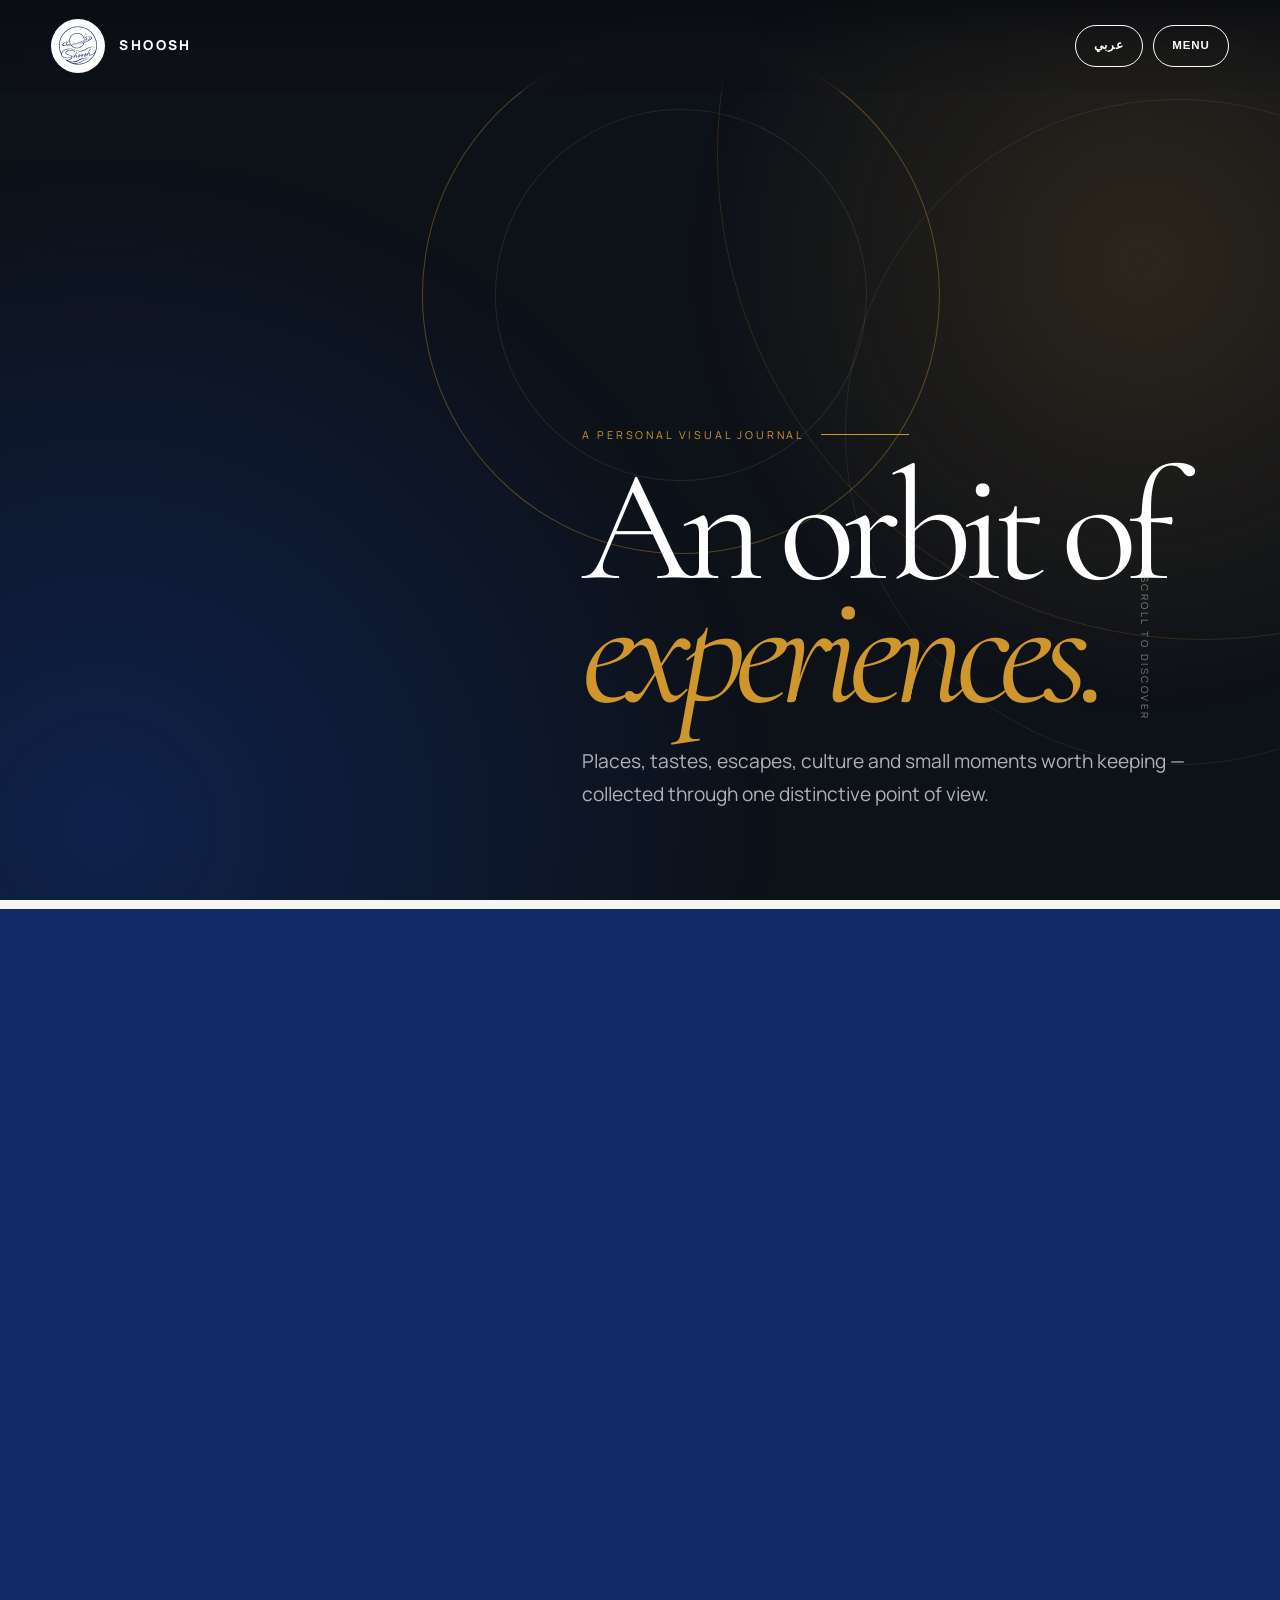
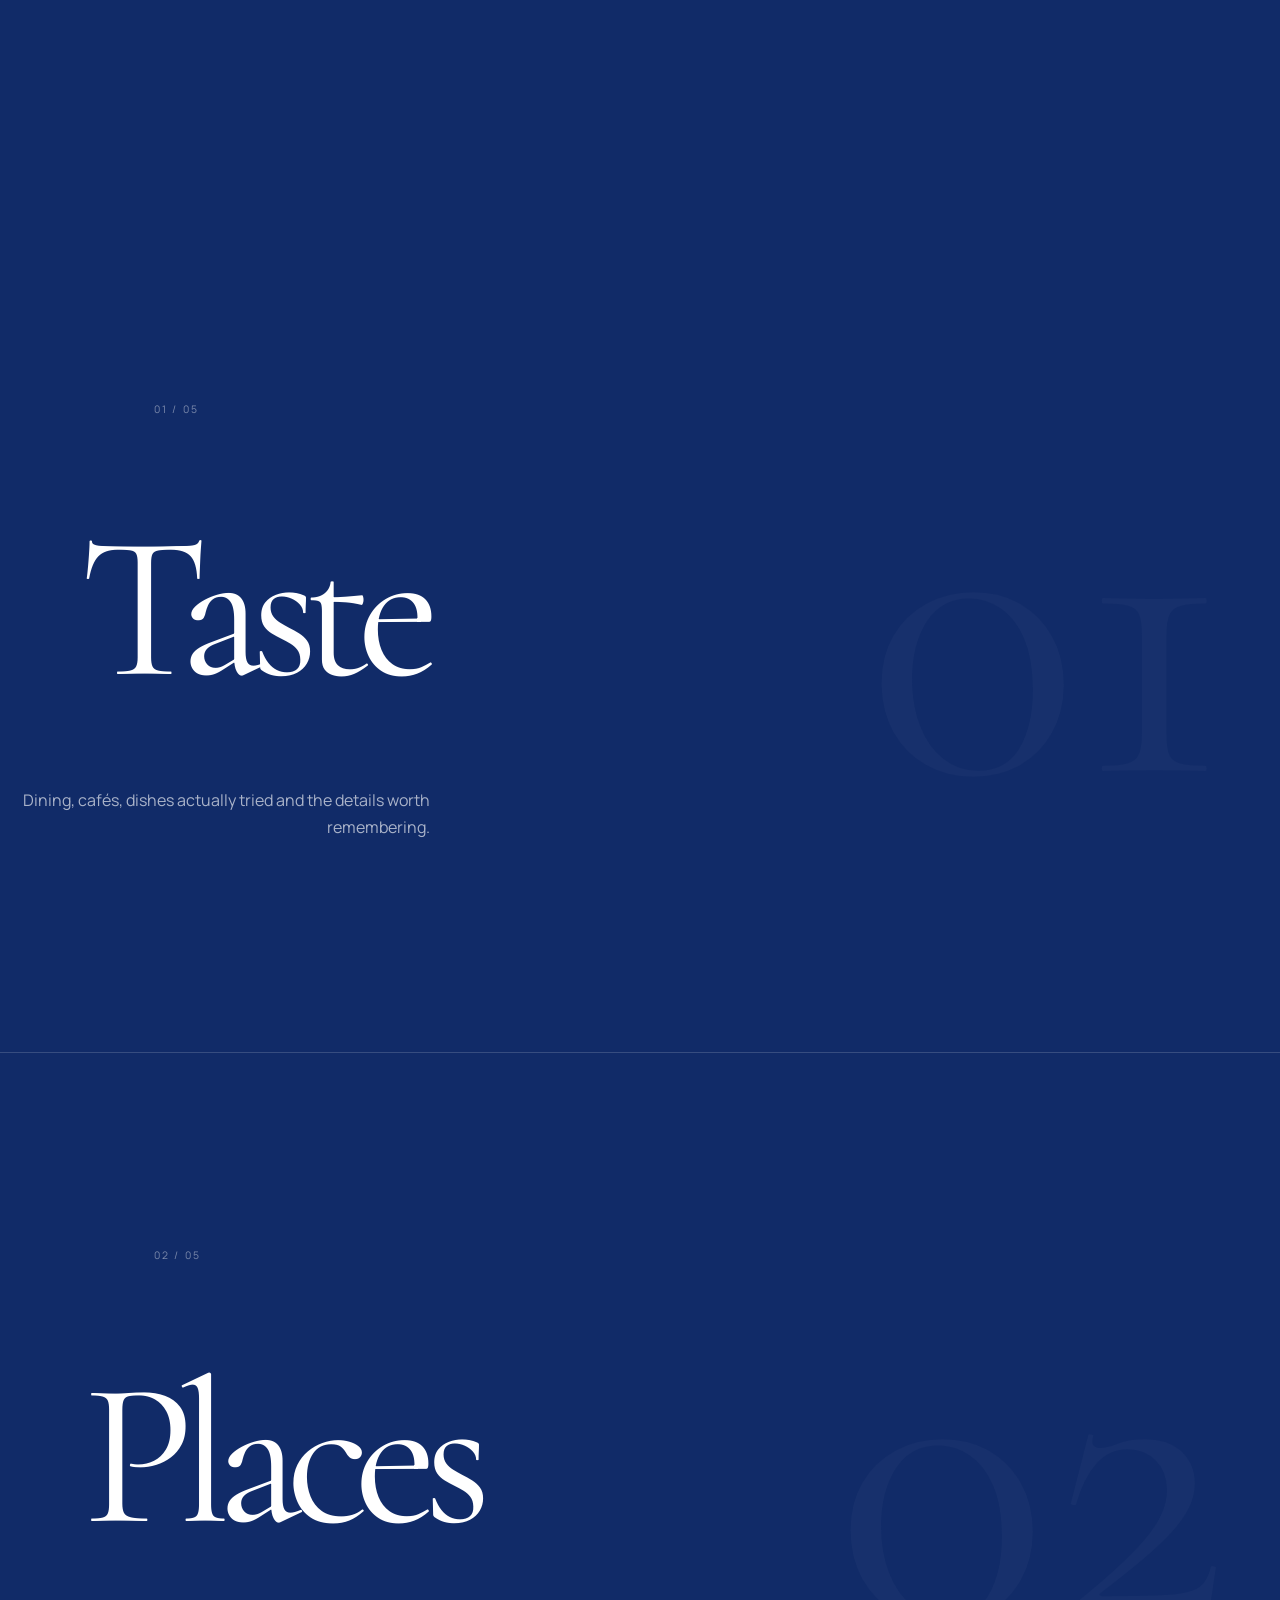
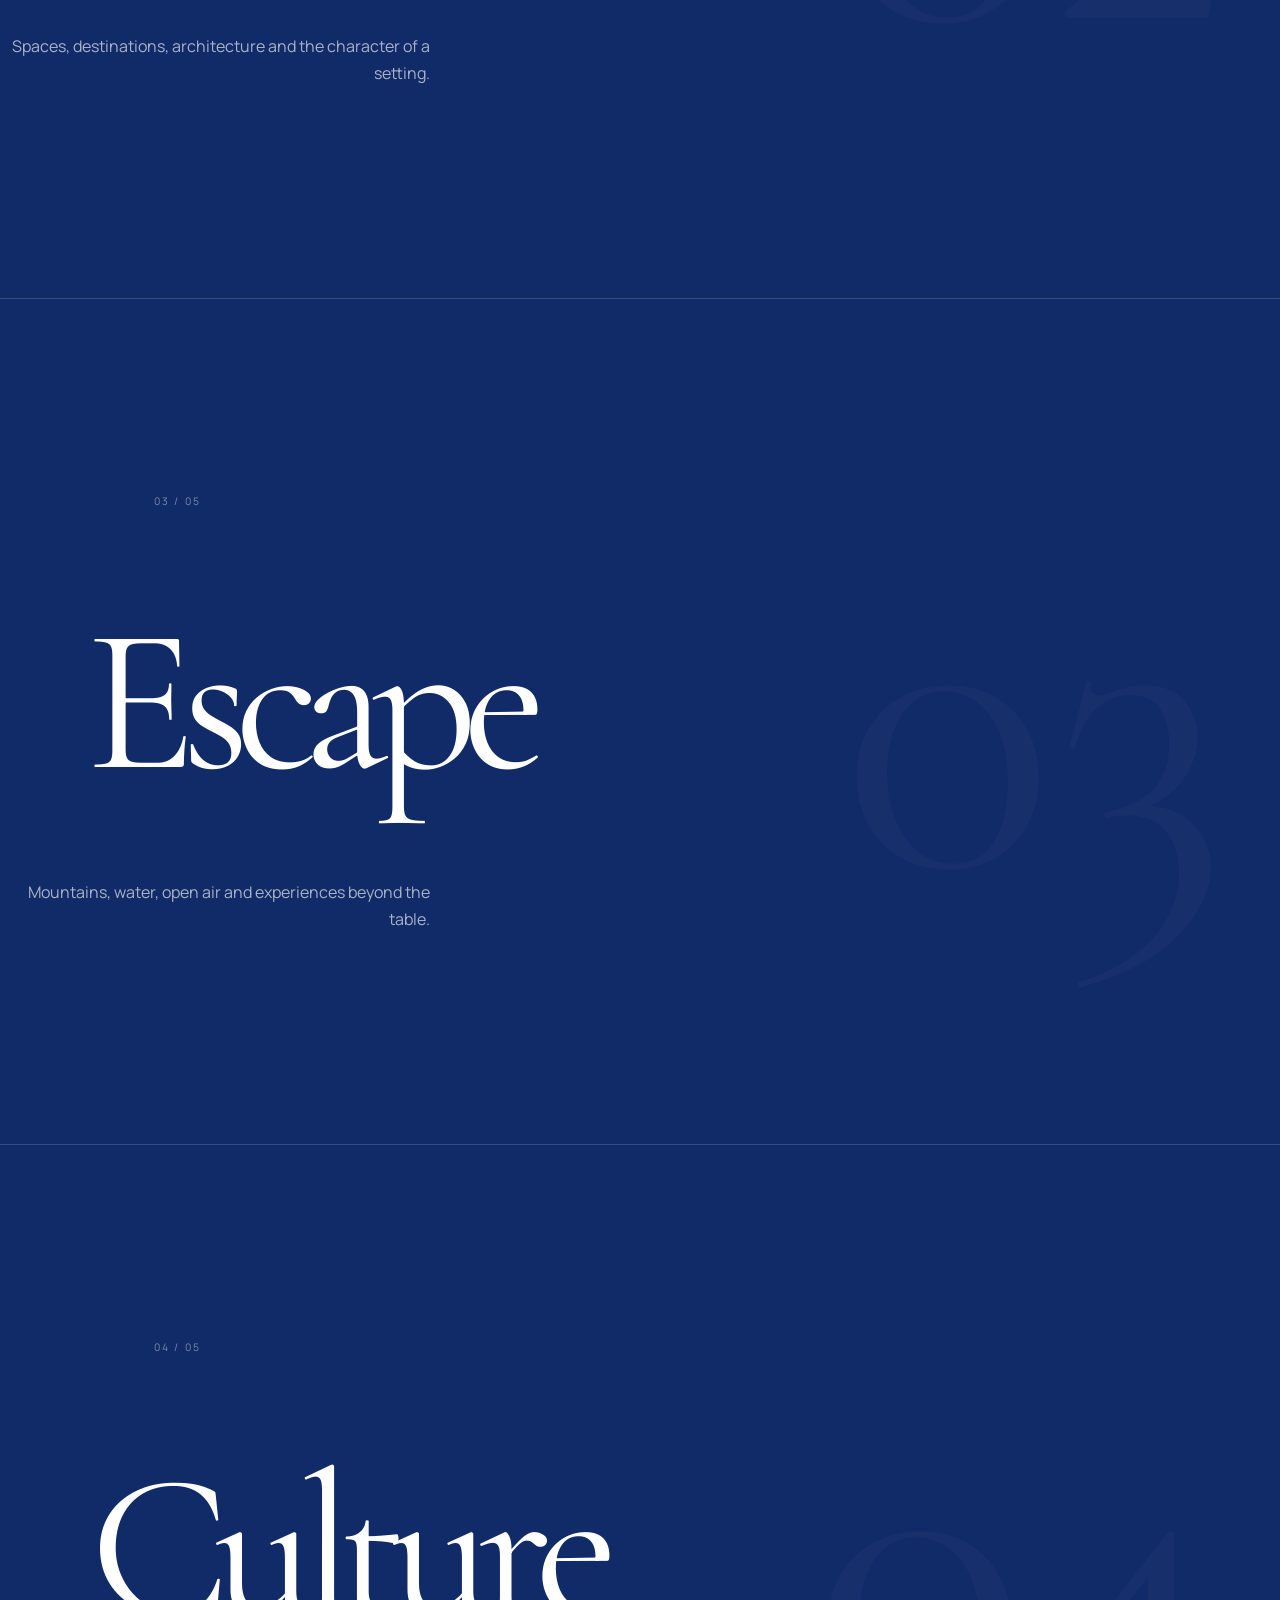
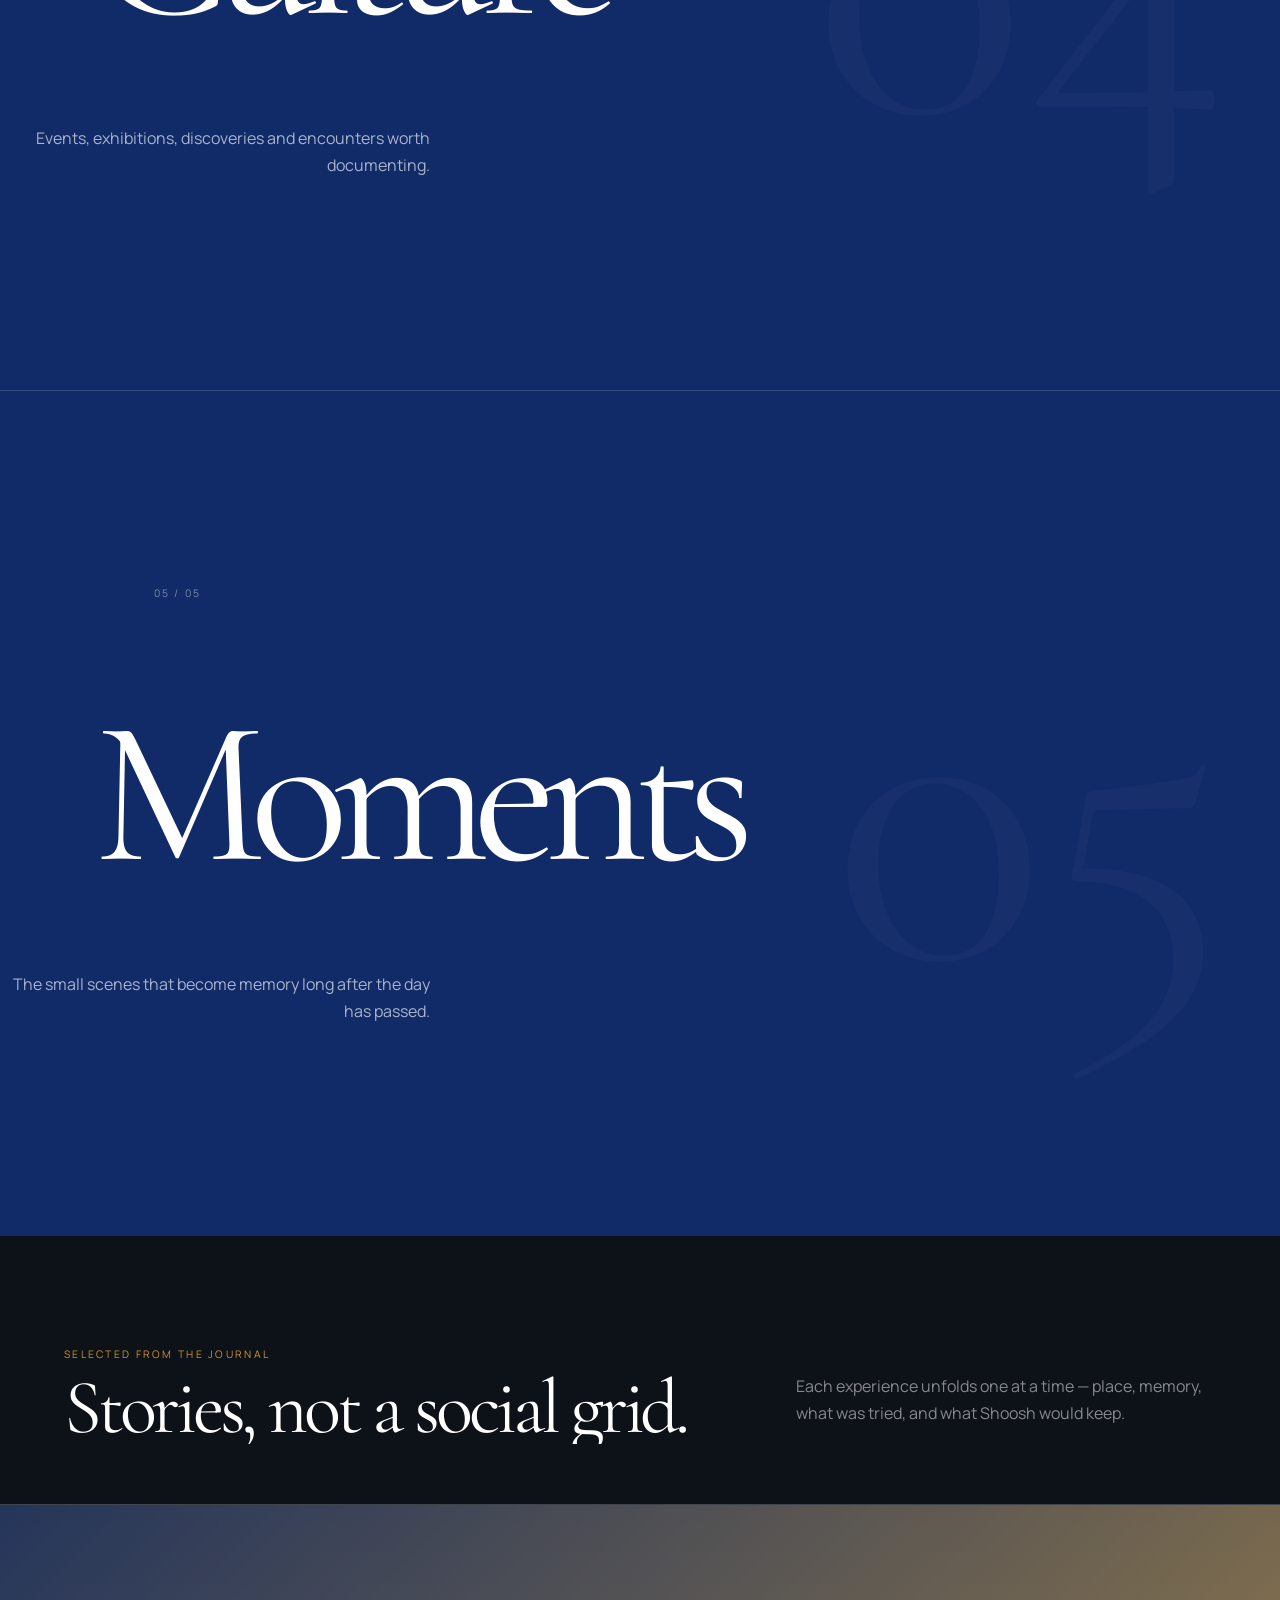
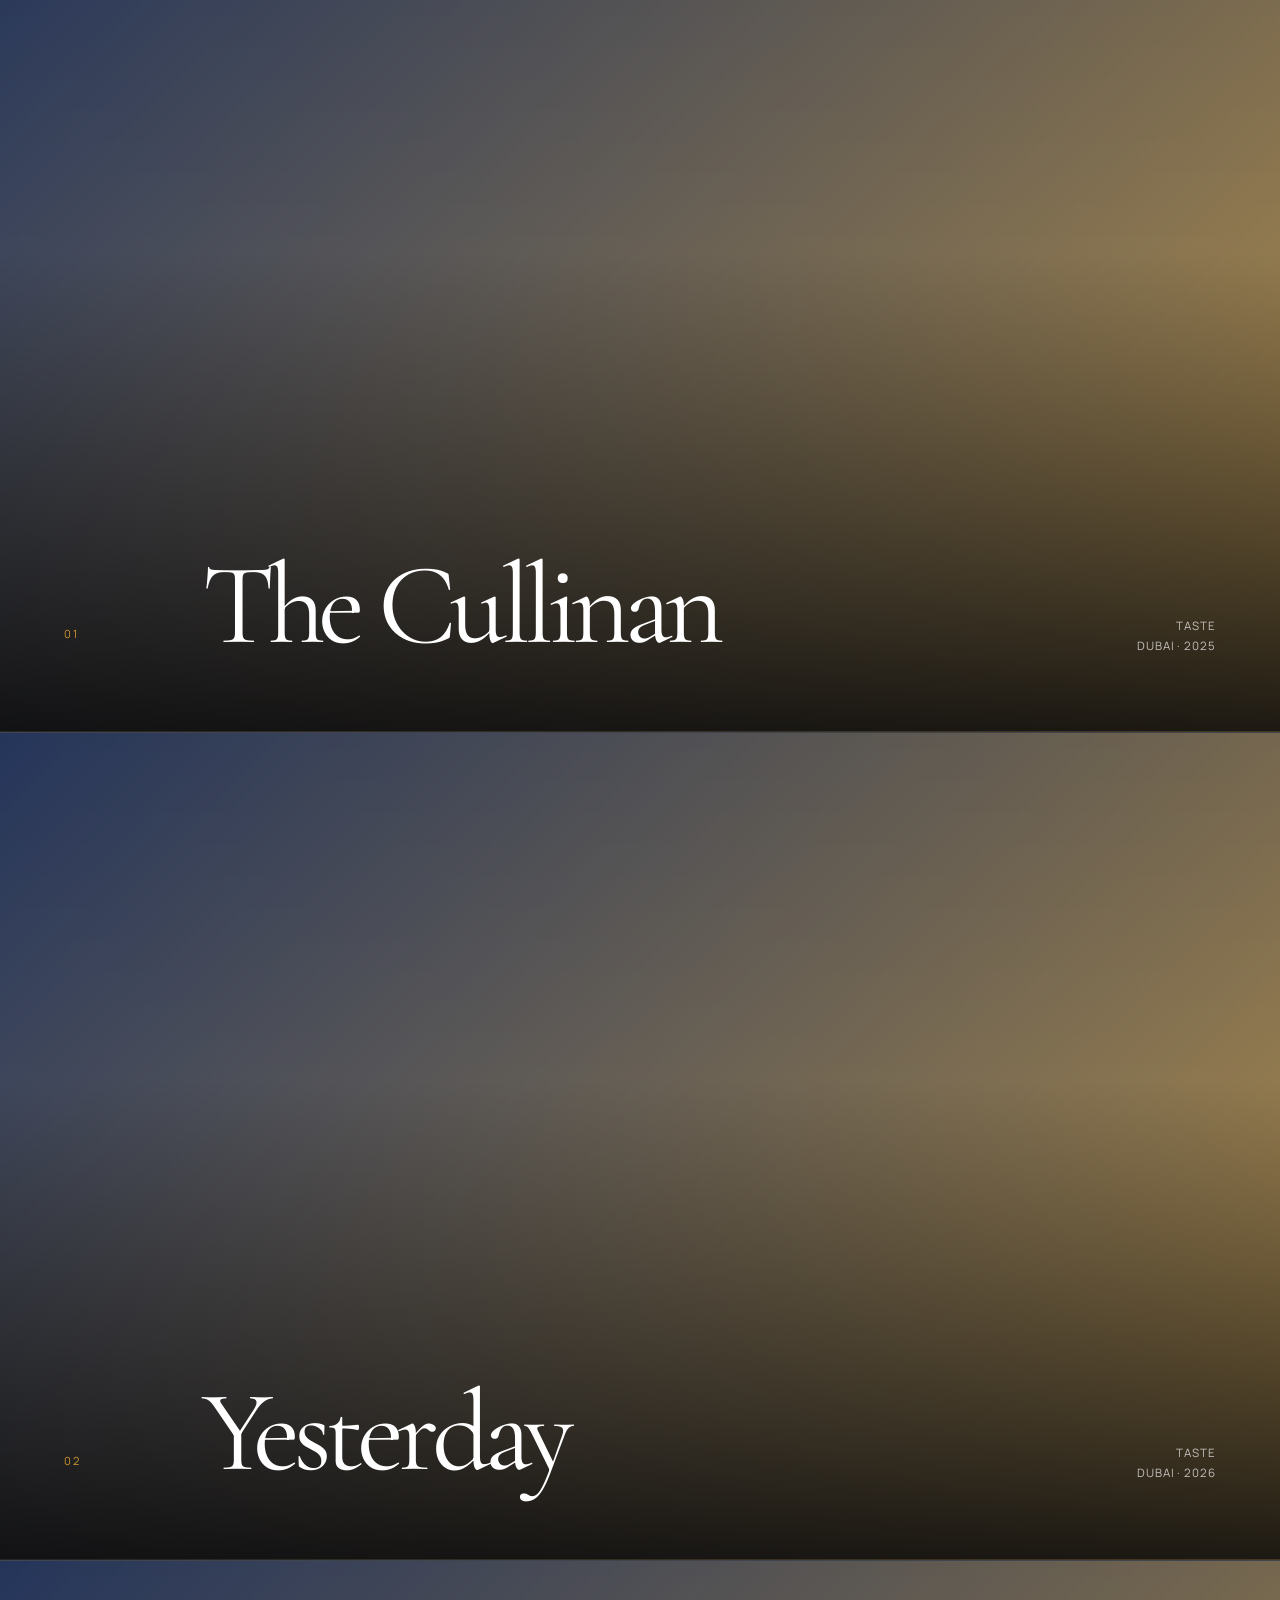
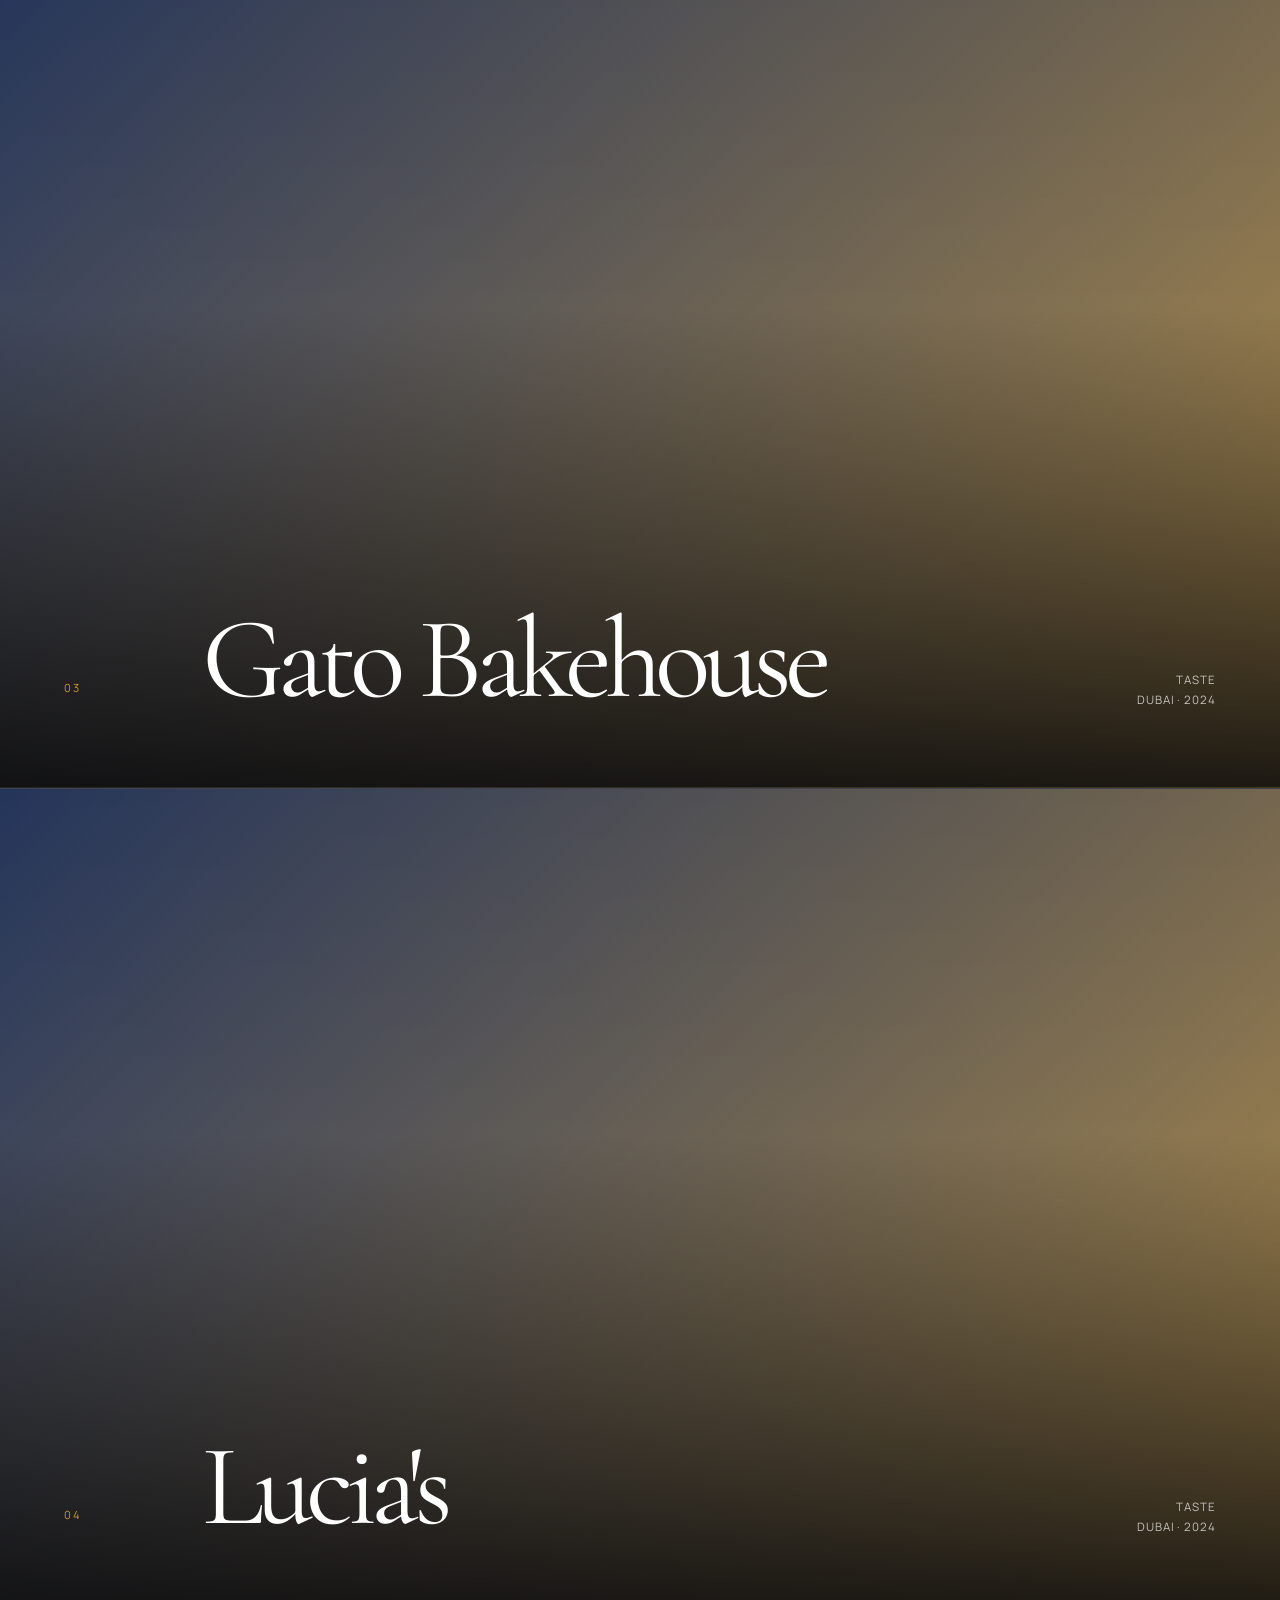
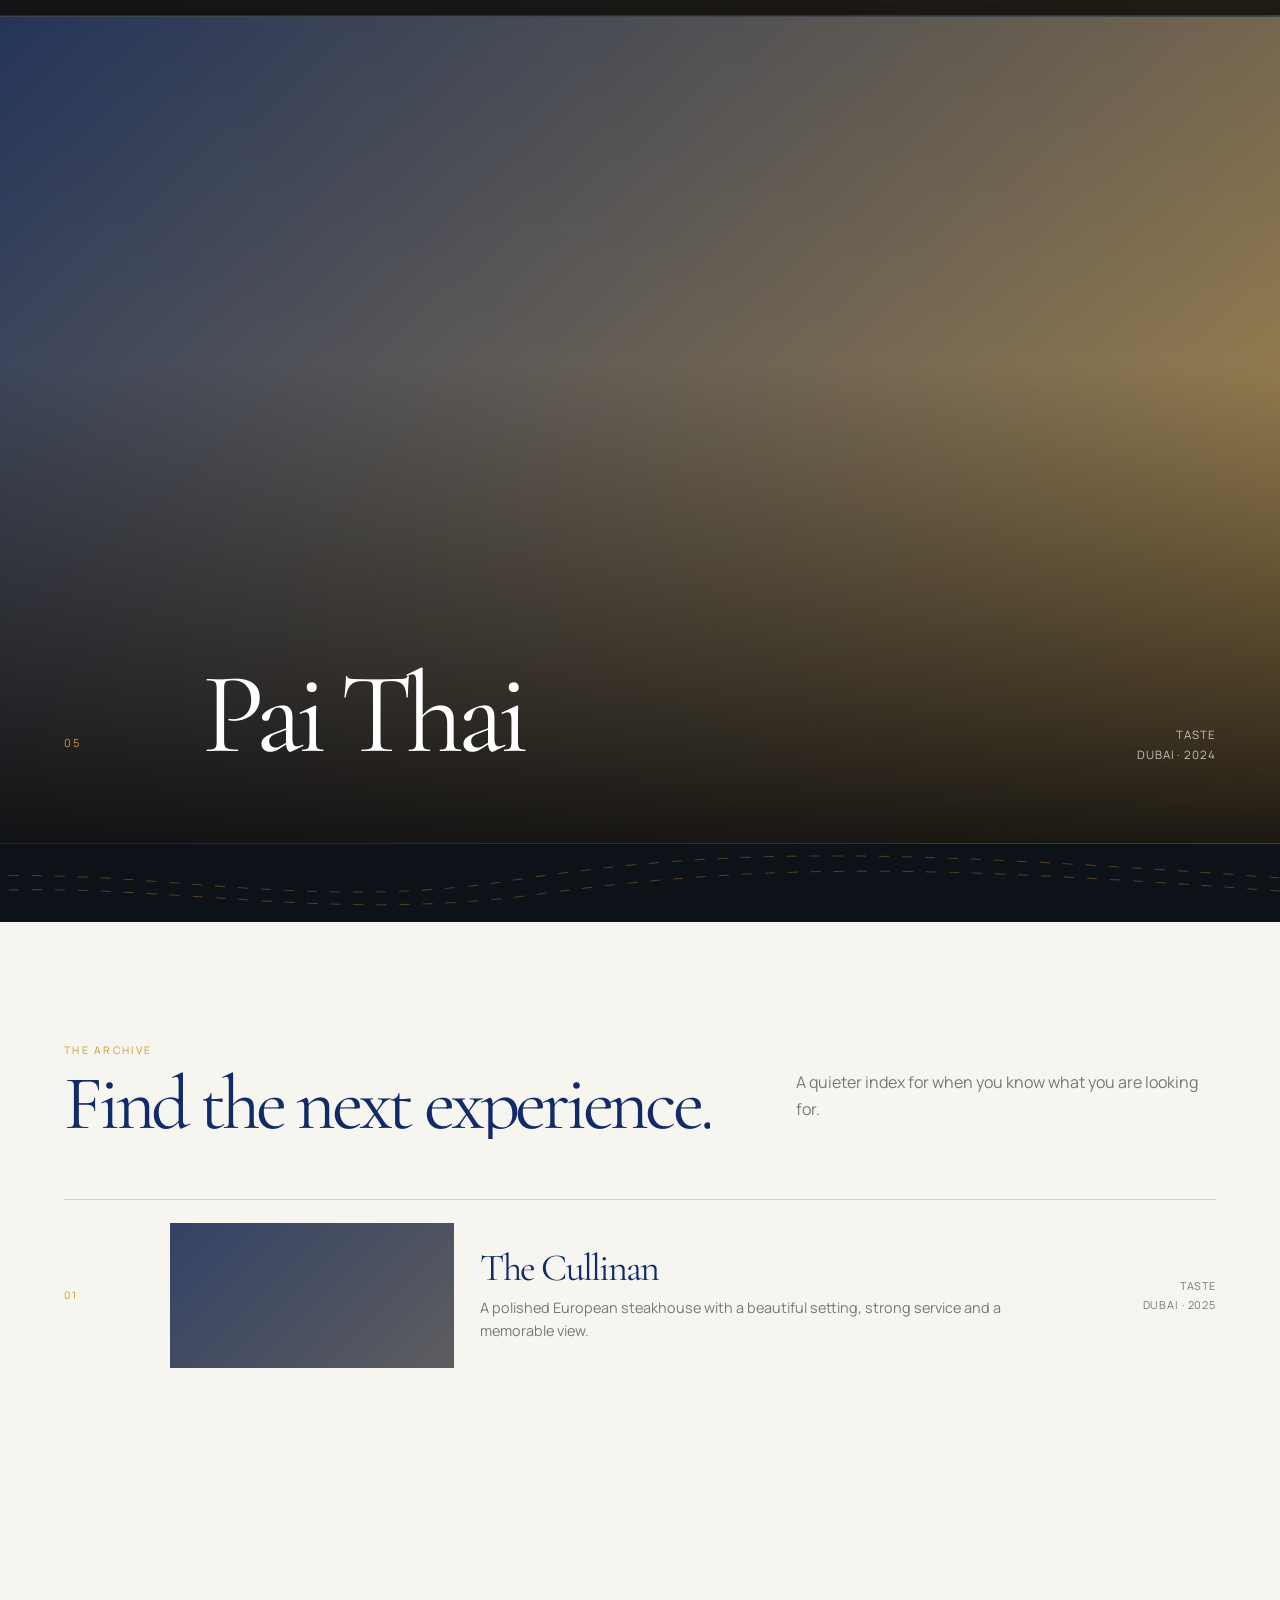
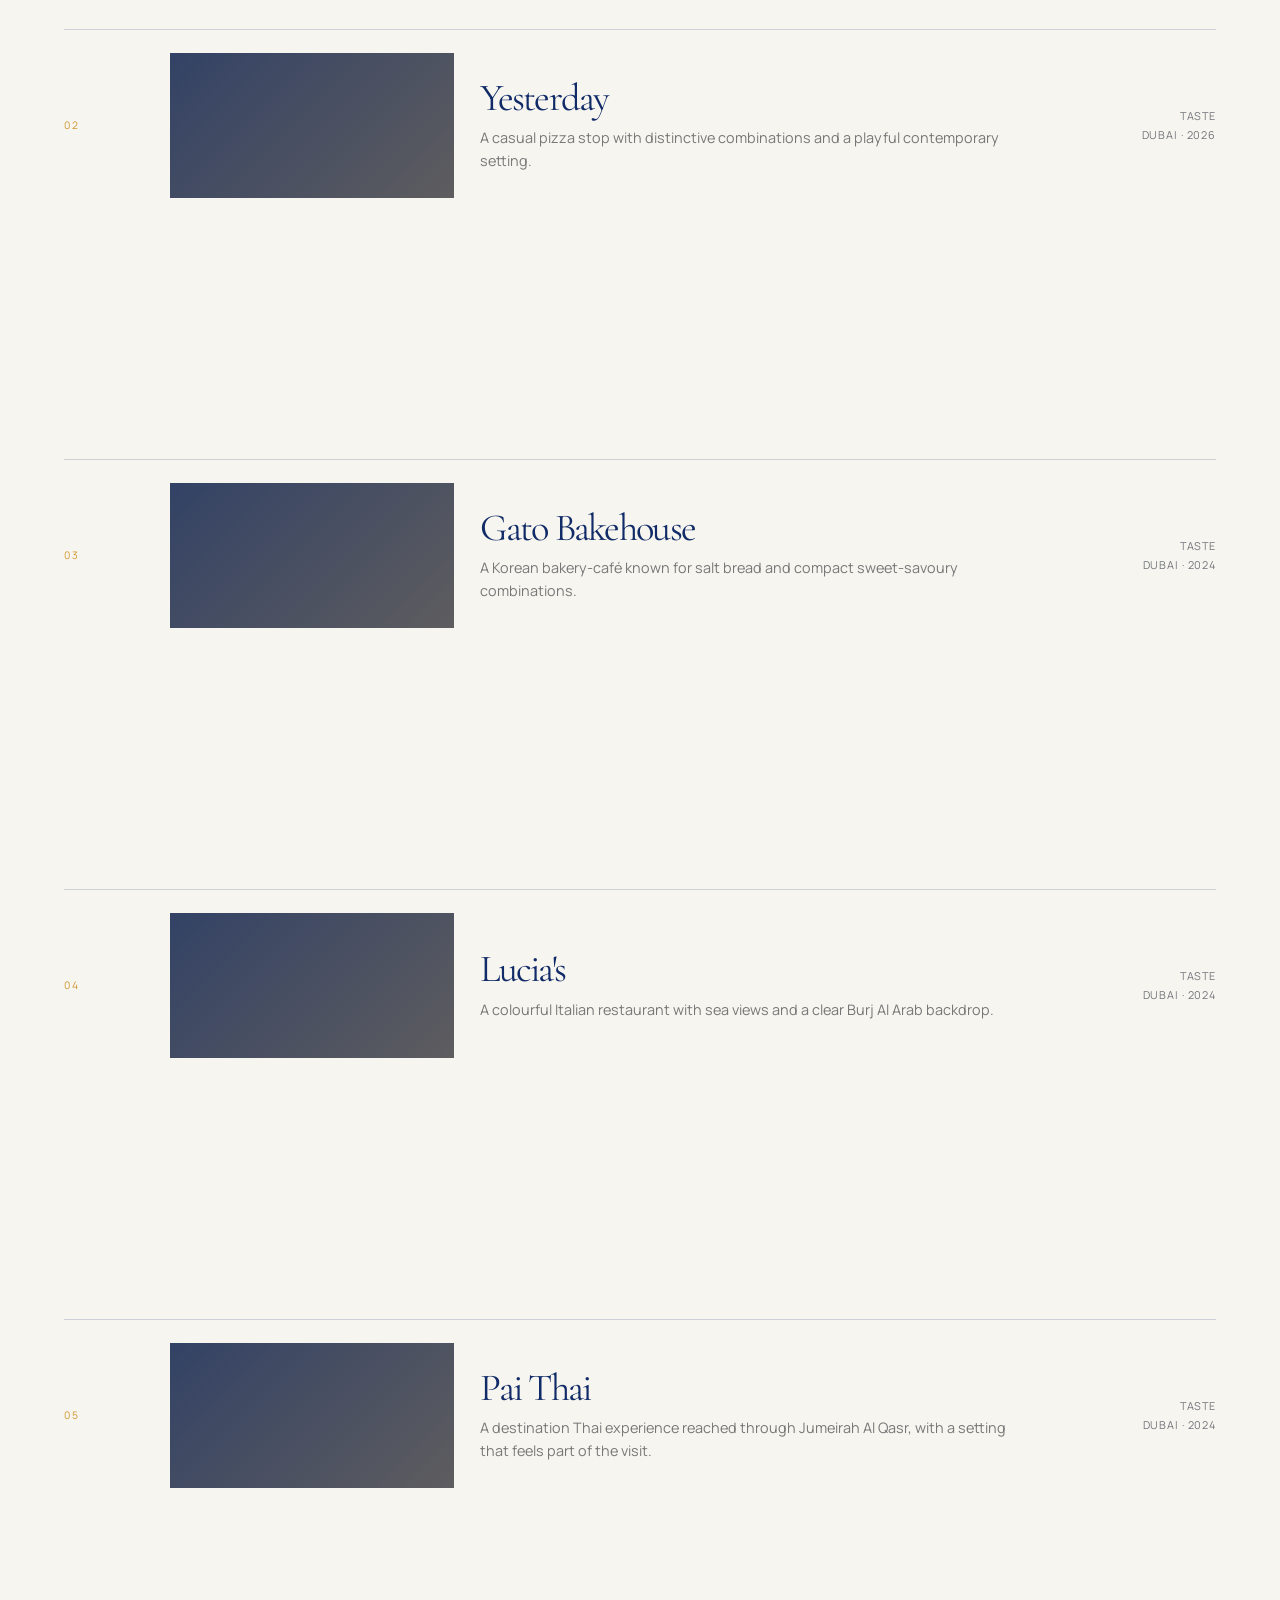
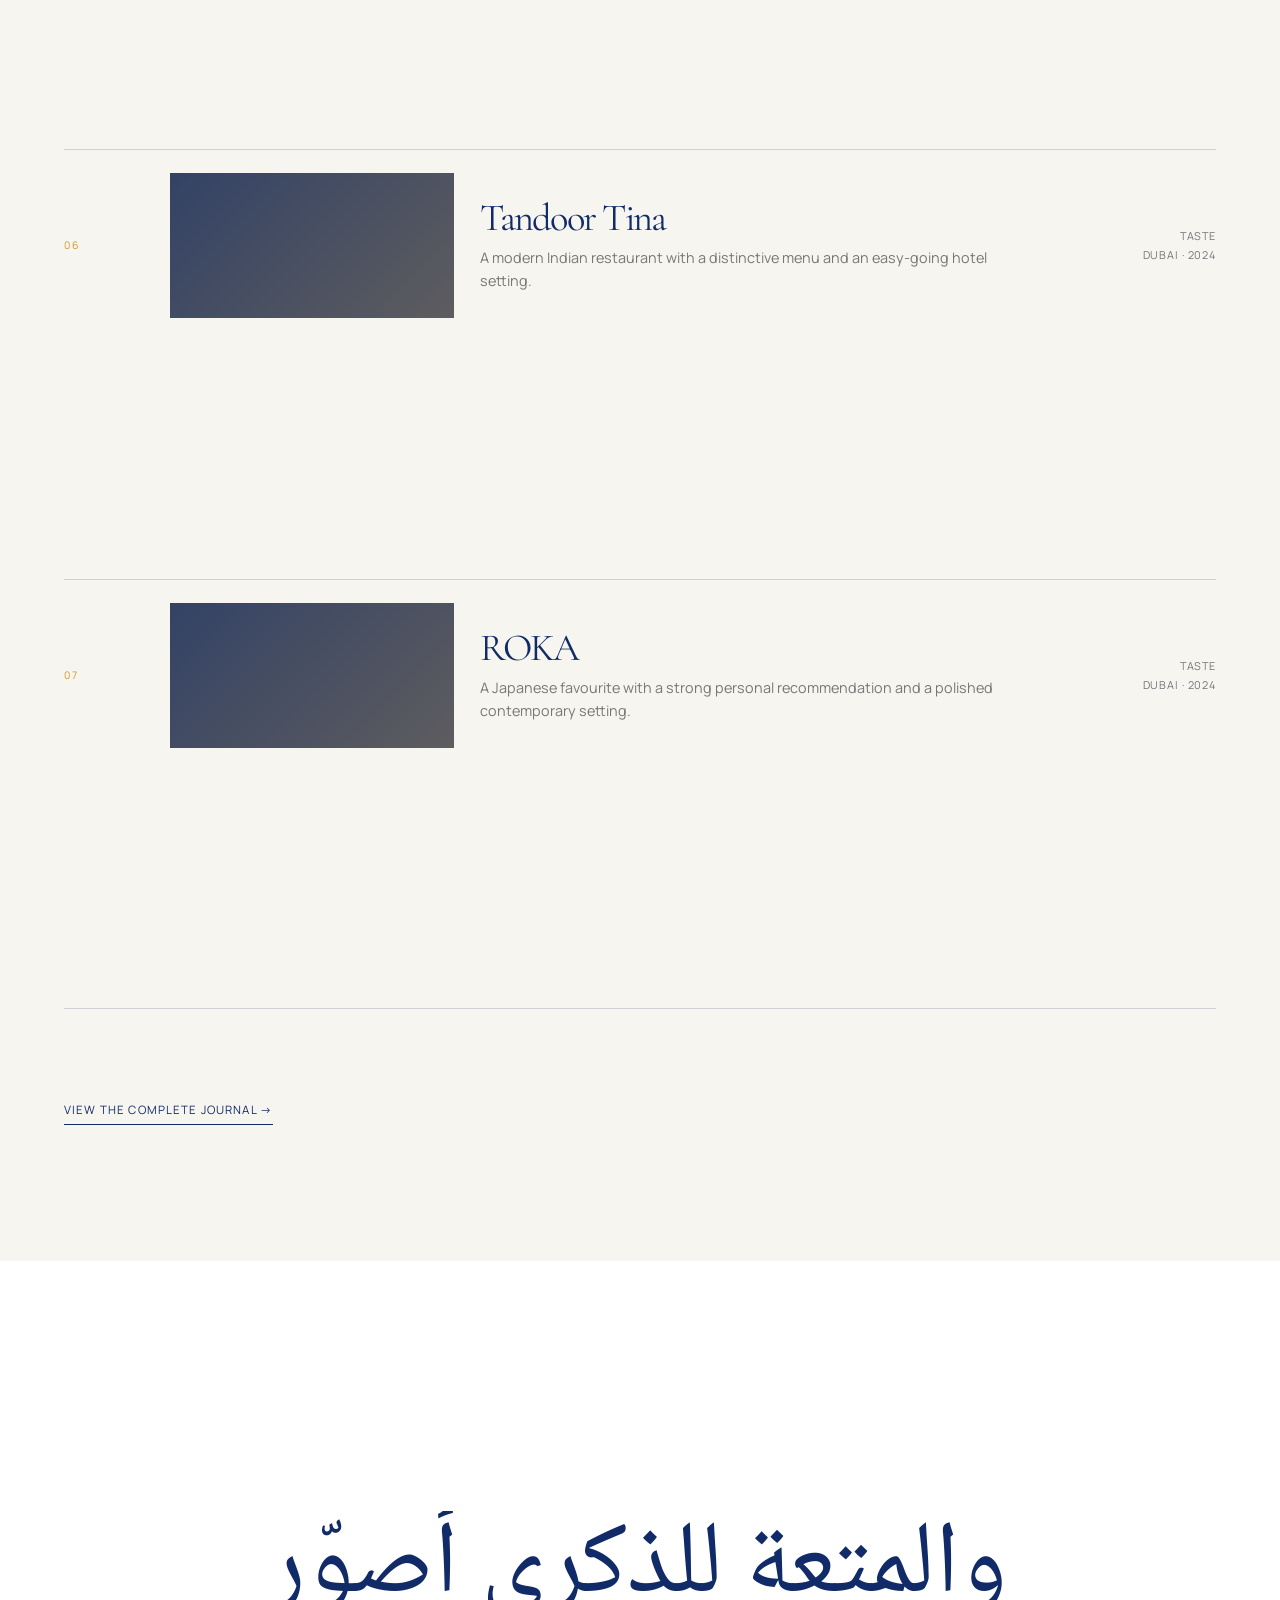
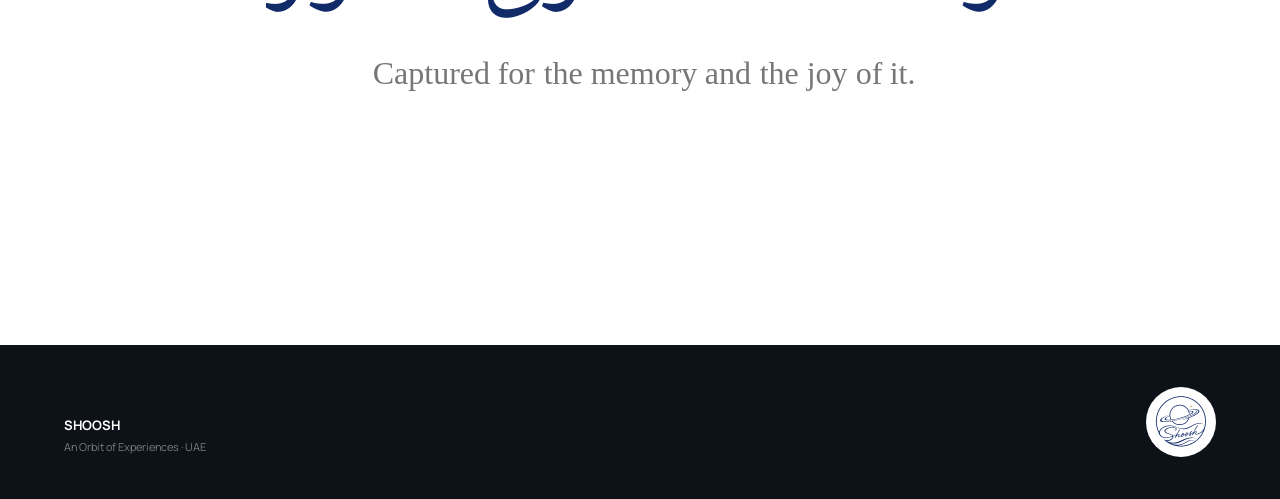
==== commit 689d8dd8: "Activate Shoosh typography and motion identity v5" ====
--- a/index.html
+++ b/index.html
@@ -1 +1 @@
-<!doctype html><html lang="en" dir="ltr"><head><meta charset="utf-8"><meta name="viewport" content="width=device-width,initial-scale=1,viewport-fit=cover"><meta name="theme-color" content="#0d1118"><title>Shoosh — An Orbit of Experiences</title><meta name="description" content="Shoosh is a personal UAE experience journal: places, tastes, escapes, culture and moments worth remembering."><link rel="canonical" href="https://ahmedyyya.github.io/Shoosh/"><link rel="stylesheet" href="assets/css/main.css"><link rel="stylesheet" href="assets/css/brand-v2.css"><link rel="stylesheet" href="assets/css/cinematic-v4.css"><meta property="og:title" content="Shoosh — An Orbit of Experiences"><meta property="og:description" content="A personal journal of places, tastes and moments worth remembering."><meta property="og:type" content="website"><meta property="og:url" content="https://ahmedyyya.github.io/Shoosh/"></head><body><a class="skip" href="#content">Skip to content</a><div class="oa-intro" data-intro><div class="intro-inner"><img src="assets/images/brand/shoosh-primary.svg" alt="Shoosh"><div class="intro-line">An Orbit of Experiences</div></div></div><header class="site-header oa-header"><div class="oa-nav"><a class="oa-brand" href="/Shoosh/"><img src="assets/images/brand/shoosh-primary.svg" alt="Shoosh"><span>SHOOSH</span></a><div class="header-actions"><button class="lang" data-lang-toggle type="button">عربي</button><button class="menu-toggle" data-menu-toggle type="button" aria-expanded="false" aria-controls="site-menu">MENU</button></div></div></header><aside class="oa-menu" id="site-menu" data-oa-menu aria-label="Site menu"><nav class="oa-menu-links"><a href="/Shoosh/" data-i18n="home">Home</a><a href="/Shoosh/journal/" data-i18n="journal">Journal</a><a href="/Shoosh/about/" data-i18n="about">Identity</a></nav><div class="oa-menu-meta"><img class="mark" src="assets/images/brand/shoosh-primary.svg" alt=""><strong data-en="Captured for the memory and the joy of it." data-ar="أصوّر للذكرى والمتعة">Captured for the memory and the joy of it.</strong><span>UAE · SHOOSH</span></div></aside><main id="content"><section class="oa-hero" data-theme="dark"><div class="hero-orbit-line" aria-hidden="true"></div><div class="oa-hero-copy" data-reveal><div class="oa-index" data-en="A PERSONAL VISUAL JOURNAL" data-ar="يوميات بصرية شخصية">A PERSONAL VISUAL JOURNAL</div><h1><span data-en="An orbit of" data-ar="مدار من">An orbit of</span> <em data-en="experiences." data-ar="التجارب.">experiences.</em></h1><p class="oa-hero-sub" data-en="Places, tastes, escapes, culture and small moments worth keeping — collected through one distinctive point of view." data-ar="أماكن ومذاقات ورحلات وثقافة ولحظات صغيرة تستحق أن تبقى — تُجمع من منظور شوش الخاص.">Places, tastes, escapes, culture and small moments worth keeping — collected through one distinctive point of view.</p></div><div class="oa-scroll-cue">SCROLL TO DISCOVER</div></section><section class="oa-statement"><div class="oa-statement-inner"><div class="small" data-en="THE POINT OF VIEW" data-ar="منظور شوش">THE POINT OF VIEW</div><blockquote data-reveal data-en="Not one category. One way of seeing." data-ar="ليست فئة واحدة. بل طريقة واحدة لرؤية التجربة.">Not one category. One way of seeing.</blockquote><p data-reveal data-en="Shoosh does not collect restaurants, destinations or events. She collects the experiences that make a place worth remembering. The orbit connects different worlds; the wave carries the journey forward; the gold star marks the rare moment that stays." data-ar="شوش لا تجمع المطاعم أو الوجهات أو الفعاليات فقط؛ بل تجمع التجارب التي تجعل المكان جديراً بالتذكر. يربط المدار عوالم مختلفة، وتحمل الموجة الرحلة إلى الأمام، بينما تشير النجمة الذهبية إلى اللحظة التي تستحق أن تبقى.">Shoosh does not collect restaurants, destinations or events. She collects the experiences that make a place worth remembering.</p></div></section><section class="oa-worlds" data-theme="dark" aria-label="Experience worlds"><a class="oa-world" href="/Shoosh/journal/?category=Taste"><span class="world-no">01 / 05</span><span class="world-title" data-world-name="Taste">Taste</span><span class="world-desc" data-en="Dining, cafés, dishes actually tried and the details worth remembering." data-ar="المطاعم والمقاهي والأطباق التي تم تجربتها فعلاً والتفاصيل التي تستحق أن تبقى.">Dining, cafés, dishes actually tried and the details worth remembering.</span></a><a class="oa-world" href="/Shoosh/journal/?category=Places"><span class="world-no">02 / 05</span><span class="world-title" data-world-name="Places">Places</span><span class="world-desc" data-en="Spaces, destinations, architecture and the character of a setting." data-ar="الأماكن والوجهات والعمارة والشخصية التي يمنحها المكان للتجربة.">Spaces, destinations, architecture and the character of a setting.</span></a><a class="oa-world" href="/Shoosh/journal/?category=Escape"><span class="world-no">03 / 05</span><span class="world-title" data-world-name="Escape">Escape</span><span class="world-desc" data-en="Mountains, water, open air and experiences beyond the table." data-ar="الجبال والمياه والهواء الطلق وتجارب تتجاوز المائدة.">Mountains, water, open air and experiences beyond the table.</span></a><a class="oa-world" href="/Shoosh/journal/?category=Culture"><span class="world-no">04 / 05</span><span class="world-title" data-world-name="Culture">Culture</span><span class="world-desc" data-en="Events, exhibitions, discoveries and encounters worth documenting." data-ar="الفعاليات والمعارض والاكتشافات واللقاءات التي تستحق التوثيق.">Events, exhibitions, discoveries and encounters worth documenting.</span></a><a class="oa-world" href="/Shoosh/journal/?category=Moments"><span class="world-no">05 / 05</span><span class="world-title" data-world-name="Moments">Moments</span><span class="world-desc" data-en="The small scenes that become memory long after the day has passed." data-ar="المشاهد الصغيرة التي تتحول إلى ذكرى بعد أن يمضي اليوم.">The small scenes that become memory long after the day has passed.</span></a></section><section class="oa-selected" data-theme="dark"><div class="oa-section-head" data-reveal><div><div class="kicker" data-en="SELECTED FROM THE JOURNAL" data-ar="مختارات من اليوميات">SELECTED FROM THE JOURNAL</div><h2 data-en="Stories, not a social grid." data-ar="قصص، وليست مجرد شبكة منشورات.">Stories, not a social grid.</h2></div><p data-en="Each experience unfolds one at a time — place, memory, what was tried, and what Shoosh would keep." data-ar="تتكشف كل تجربة على مهل: المكان، والذكرى، وما تم تجربته، وما يستحق أن يبقى لدى شوش.">Each experience unfolds one at a time.</p></div><div class="feature-grid oa-feature-grid" data-featured></div></section><section class="oa-journal"><div class="oa-section-head" data-reveal><div><div class="kicker" data-en="THE ARCHIVE" data-ar="الأرشيف">THE ARCHIVE</div><h2 data-en="Find the next experience." data-ar="ابحث عن تجربتك القادمة.">Find the next experience.</h2></div><p data-en="A quieter index for when you know what you are looking for." data-ar="فهرس أكثر هدوءاً عندما تعرف ما الذي تبحث عنه.">A quieter index for when you know what you are looking for.</p></div><div class="journal-grid oa-journal-grid" data-journal></div><p style="margin-top:42px"><a class="oa-back" href="/Shoosh/journal/" data-en="View the complete journal →" data-ar="استكشف جميع اليوميات ←">View the complete journal →</a></p></section><section class="oa-manifesto"><div data-reveal><div class="ar">أصوّر للذكرى والمتعة</div><div class="en">Captured for the memory and the joy of it.</div></div></section></main><footer class="oa-footer"><div><strong>SHOOSH</strong><br><small>An Orbit of Experiences · UAE</small></div><img src="assets/images/brand/shoosh-primary.svg" alt="Shoosh"></footer><script src="assets/js/lang-init.js" defer></script><script src="assets/js/media.js" defer></script><script src="assets/js/app.js" defer></script><script src="assets/js/destination-priority.js" defer></script><script src="assets/js/arabic-polish.js" defer></script><script src="assets/js/cinematic-v4.js" defer></script></body></html>+<!doctype html><html lang="en" dir="ltr"><head><meta charset="utf-8"><meta name="viewport" content="width=device-width,initial-scale=1,viewport-fit=cover"><meta name="theme-color" content="#0d1118"><title>Shoosh — An Orbit of Experiences</title><meta name="description" content="Shoosh is a personal UAE experience journal: places, tastes, escapes, culture and moments worth remembering."><link rel="canonical" href="https://ahmedyyya.github.io/Shoosh/"><link rel="preconnect" href="https://fonts.googleapis.com"><link rel="preconnect" href="https://fonts.gstatic.com" crossorigin><link href="https://fonts.googleapis.com/css2?family=Cormorant+Garamond:ital,wght@0,400;0,500;1,400&family=IBM+Plex+Sans+Arabic:wght@300;400;500;600&family=Manrope:wght@300;400;500;600;700&family=Noto+Naskh+Arabic:wght@400;500;600&display=swap" rel="stylesheet"><link rel="stylesheet" href="assets/css/main.css"><link rel="stylesheet" href="assets/css/brand-v2.css"><link rel="stylesheet" href="assets/css/cinematic-v4.css"><link rel="stylesheet" href="assets/css/typography-motion-v5.css"><meta property="og:title" content="Shoosh — An Orbit of Experiences"><meta property="og:description" content="A personal journal of places, tastes and moments worth remembering."><meta property="og:type" content="website"><meta property="og:url" content="https://ahmedyyya.github.io/Shoosh/"></head><body><a class="skip" href="#content">Skip to content</a><div class="oa-intro" data-intro><div class="intro-inner"><img src="assets/images/brand/shoosh-primary.svg" alt="Shoosh"><div class="intro-line">An Orbit of Experiences</div></div></div><header class="site-header oa-header"><div class="oa-nav"><a class="oa-brand" href="/Shoosh/"><img src="assets/images/brand/shoosh-primary.svg" alt="Shoosh"><span>SHOOSH</span></a><div class="header-actions"><button class="lang" data-lang-toggle type="button">عربي</button><button class="menu-toggle" data-menu-toggle type="button" aria-expanded="false" aria-controls="site-menu">MENU</button></div></div></header><aside class="oa-menu" id="site-menu" data-oa-menu aria-label="Site menu"><nav class="oa-menu-links"><a href="/Shoosh/" data-i18n="home">Home</a><a href="/Shoosh/journal/" data-i18n="journal">Journal</a><a href="/Shoosh/about/" data-i18n="about">Identity</a></nav><div class="oa-menu-meta"><img class="mark" src="assets/images/brand/shoosh-primary.svg" alt=""><strong data-en="Captured for the memory and the joy of it." data-ar="أصوّر للذكرى والمتعة">Captured for the memory and the joy of it.</strong><span>UAE · SHOOSH</span></div></aside><main id="content"><section class="oa-hero" data-theme="dark"><div class="hero-orbit-line" aria-hidden="true"></div><div class="oa-hero-copy" data-reveal><div class="oa-index" data-en="A PERSONAL VISUAL JOURNAL" data-ar="يوميات بصرية شخصية">A PERSONAL VISUAL JOURNAL</div><h1><span data-en="An orbit of" data-ar="مدار من">An orbit of</span> <em data-en="experiences." data-ar="التجارب.">experiences.</em></h1><p class="oa-hero-sub" data-en="Places, tastes, escapes, culture and small moments worth keeping — collected through one distinctive point of view." data-ar="أماكن ومذاقات ورحلات وثقافة ولحظات صغيرة تستحق أن تبقى — تُجمع من منظور شوش الخاص.">Places, tastes, escapes, culture and small moments worth keeping — collected through one distinctive point of view.</p></div><div class="oa-scroll-cue">SCROLL TO DISCOVER</div></section><section class="oa-statement"><div class="oa-statement-inner"><div class="small" data-en="THE POINT OF VIEW" data-ar="منظور شوش">THE POINT OF VIEW</div><blockquote data-reveal data-en="Not one category. One way of seeing." data-ar="ليست فئة واحدة. بل طريقة واحدة لرؤية التجربة.">Not one category. One way of seeing.</blockquote><p data-reveal data-en="Shoosh does not collect restaurants, destinations or events. She collects the experiences that make a place worth remembering. The orbit connects different worlds; the wave carries the journey forward; the gold star marks the rare moment that stays." data-ar="شوش لا تجمع المطاعم أو الوجهات أو الفعاليات فقط؛ بل تجمع التجارب التي تجعل المكان جديراً بالتذكر. يربط المدار عوالم مختلفة، وتحمل الموجة الرحلة إلى الأمام، بينما تشير النجمة الذهبية إلى اللحظة التي تستحق أن تبقى.">Shoosh does not collect restaurants, destinations or events. She collects the experiences that make a place worth remembering.</p></div></section><section class="oa-worlds" data-theme="dark" aria-label="Experience worlds"><a class="oa-world" href="/Shoosh/journal/?category=Taste"><span class="world-no">01 / 05</span><span class="world-title" data-world-name="Taste">Taste</span><span class="world-desc" data-en="Dining, cafés, dishes actually tried and the details worth remembering." data-ar="المطاعم والمقاهي والأطباق التي تم تجربتها فعلاً والتفاصيل التي تستحق أن تبقى.">Dining, cafés, dishes actually tried and the details worth remembering.</span></a><a class="oa-world" href="/Shoosh/journal/?category=Places"><span class="world-no">02 / 05</span><span class="world-title" data-world-name="Places">Places</span><span class="world-desc" data-en="Spaces, destinations, architecture and the character of a setting." data-ar="الأماكن والوجهات والعمارة والشخصية التي يمنحها المكان للتجربة.">Spaces, destinations, architecture and the character of a setting.</span></a><a class="oa-world" href="/Shoosh/journal/?category=Escape"><span class="world-no">03 / 05</span><span class="world-title" data-world-name="Escape">Escape</span><span class="world-desc" data-en="Mountains, water, open air and experiences beyond the table." data-ar="الجبال والمياه والهواء الطلق وتجارب تتجاوز المائدة.">Mountains, water, open air and experiences beyond the table.</span></a><a class="oa-world" href="/Shoosh/journal/?category=Culture"><span class="world-no">04 / 05</span><span class="world-title" data-world-name="Culture">Culture</span><span class="world-desc" data-en="Events, exhibitions, discoveries and encounters worth documenting." data-ar="الفعاليات والمعارض والاكتشافات واللقاءات التي تستحق التوثيق.">Events, exhibitions, discoveries and encounters worth documenting.</span></a><a class="oa-world" href="/Shoosh/journal/?category=Moments"><span class="world-no">05 / 05</span><span class="world-title" data-world-name="Moments">Moments</span><span class="world-desc" data-en="The small scenes that become memory long after the day has passed." data-ar="المشاهد الصغيرة التي تتحول إلى ذكرى بعد أن يمضي اليوم.">The small scenes that become memory long after the day has passed.</span></a></section><section class="oa-selected" data-theme="dark"><div class="oa-section-head" data-reveal><div><div class="kicker" data-en="SELECTED FROM THE JOURNAL" data-ar="مختارات من اليوميات">SELECTED FROM THE JOURNAL</div><h2 data-en="Stories, not a social grid." data-ar="قصص، وليست مجرد شبكة منشورات.">Stories, not a social grid.</h2></div><p data-en="Each experience unfolds one at a time — place, memory, what was tried, and what Shoosh would keep." data-ar="تتكشف كل تجربة على مهل: المكان، والذكرى، وما تم تجربته، وما يستحق أن يبقى لدى شوش.">Each experience unfolds one at a time.</p></div><div class="feature-grid oa-feature-grid" data-featured></div></section><section class="oa-journal"><div class="oa-section-head" data-reveal><div><div class="kicker" data-en="THE ARCHIVE" data-ar="الأرشيف">THE ARCHIVE</div><h2 data-en="Find the next experience." data-ar="ابحث عن تجربتك القادمة.">Find the next experience.</h2></div><p data-en="A quieter index for when you know what you are looking for." data-ar="فهرس أكثر هدوءاً عندما تعرف ما الذي تبحث عنه.">A quieter index for when you know what you are looking for.</p></div><div class="journal-grid oa-journal-grid" data-journal></div><p style="margin-top:42px"><a class="oa-back" href="/Shoosh/journal/" data-en="View the complete journal →" data-ar="استكشف جميع اليوميات ←">View the complete journal →</a></p></section><section class="oa-manifesto"><div data-reveal><div class="ar">أصوّر للذكرى والمتعة</div><div class="en">Captured for the memory and the joy of it.</div></div></section></main><footer class="oa-footer"><div><strong>SHOOSH</strong><br><small>An Orbit of Experiences · UAE</small></div><img src="assets/images/brand/shoosh-primary.svg" alt="Shoosh"></footer><script src="assets/js/lang-init.js" defer></script><script src="assets/js/media.js" defer></script><script src="assets/js/app.js" defer></script><script src="assets/js/destination-priority.js" defer></script><script src="assets/js/arabic-polish.js" defer></script><script src="assets/js/cinematic-v4.js" defer></script><script src="assets/js/motion-identity-v5.js" defer></script></body></html>
--- a/assets/css/brand-v2.css
+++ b/assets/css/brand-v2.css
@@ -1,2 +1,4 @@
 /* Shoosh 2027 locked identity overlay — authoritative SVG #112B68 / #D0962E / #FFFFFF */
 .brand-logo-img{width:58px;height:58px;object-fit:contain;display:block}.hero{min-height:91vh}.hero-grid{grid-template-columns:.94fr 1.06fr}.hero-mark-wrap{min-height:610px}.hero-logo-img{width:min(590px,92vw);height:auto;position:relative;z-index:3;filter:drop-shadow(0 24px 36px rgba(17,43,104,.12))}.hero-mark-wrap:before{width:82%;box-shadow:0 0 120px rgba(208,150,46,.13)}.identity-mark{display:grid;place-items:center;padding:7%;background:#fff}.identity-logo-img{width:100%;height:100%;object-fit:contain}.original-badge{position:absolute;left:18px;bottom:18px;z-index:3;background:rgba(255,255,255,.94);color:#112B68;font-size:.72rem;font-weight:850;padding:8px 11px;border-radius:999px;box-shadow:0 8px 20px rgba(0,0,0,.14)}.rtl .original-badge{left:auto;right:18px}.price-note{font-size:.86rem!important;background:rgba(208,150,46,.09);border-left:3px solid #D0962E;padding:14px 16px;border-radius:0 12px 12px 0;margin-top:18px}.rtl .price-note{border-left:0;border-right:3px solid #D0962E;border-radius:12px 0 0 12px}.support-media{margin:52px 0 34px}.support-figure{margin:12px 0 0;background:#fff;border:1px solid rgba(17,43,104,.14);border-radius:24px;overflow:hidden;box-shadow:0 12px 34px rgba(17,43,104,.08)}.support-figure img{width:100%;max-height:620px;object-fit:cover;background:#eef1f6}.support-figure figcaption{padding:18px 20px;display:grid;gap:5px;color:#5e687a;font-size:.82rem}.support-figure figcaption strong{color:#112B68;font-size:.92rem}.support-figure figcaption a{color:#112B68;font-weight:800;margin-top:5px}.support-media-note{opacity:.84}.brand-authority-note{display:inline-flex;align-items:center;gap:7px;color:#687181;font-size:.72rem}.brand-authority-note:before{content:'✦';color:#D0962E}@media(max-width:900px){.hero-grid{grid-template-columns:1fr}.hero-copy{text-align:center}.hero-copy .lead{margin-left:auto;margin-right:auto}.hero-line{margin-left:auto;margin-right:auto}.actions{justify-content:center}.hero-mark-wrap{min-height:520px}}@media(max-width:620px){.brand-logo-img{width:48px;height:48px}.hero-mark-wrap{min-height:380px}.hero-logo-img{width:350px}.support-figure img{max-height:420px}}
+/* Approved logo artwork is never recolored by dark/cinematic themes. */
+.oa-brand img,.intro-inner img,.oa-menu-meta .mark,.oa-footer img,.oa-identity-logo img{filter:none!important;mix-blend-mode:normal!important}.intro-inner img,.oa-menu-meta .mark,.oa-footer img{background:#fff;border-radius:50%;padding:3px}.intro-inner img{box-shadow:0 24px 90px rgba(0,0,0,.35)}.oa-menu-meta .mark{opacity:1!important}.oa-footer img{padding:2px}.header-dark .oa-brand img{background:#fff;border-radius:50%;padding:2px}
--- a/assets/css/typography-motion-v5.css
+++ b/assets/css/typography-motion-v5.css
@@ -0,0 +1,51 @@
+/* SHOOSH Typography + Motion Identity v5
+   Preserves approved logo and colours. Movement happens around the mark, never by distorting it. */
+:root{
+  --display-en:'Cormorant Garamond',Georgia,'Times New Roman',serif;
+  --ui-en:'Manrope',-apple-system,BlinkMacSystemFont,'Segoe UI',Arial,sans-serif;
+  --display-ar:'Noto Naskh Arabic','Geeza Pro',Tahoma,serif;
+  --ui-ar:'IBM Plex Sans Arabic','Noto Sans Arabic',Tahoma,sans-serif;
+  --motion-ease:cubic-bezier(.16,1,.3,1);
+}
+body{font-family:var(--ui-en)}body.rtl{font-family:var(--ui-ar)}
+.oa-hero h1,.oa-statement blockquote,.world-title,.oa-section-head h2,.oa-feature-title,.oa-row-copy h3,.oa-story-overlay h1,.oa-quote,.oa-next h2,.oa-about-hero h1,.oa-identity-copy h2,.oa-menu-links a,.oa-menu-meta strong{font-family:var(--display-en)!important}
+.rtl .oa-hero h1,.rtl .oa-statement blockquote,.rtl .world-title,.rtl .oa-section-head h2,.rtl .oa-feature-title,.rtl .oa-row-copy h3,.rtl .oa-story-overlay h1,.rtl .oa-quote,.rtl .oa-next h2,.rtl .oa-about-hero h1,.rtl .oa-identity-copy h2,.rtl .oa-menu-links a,.rtl .oa-menu-meta strong{font-family:var(--display-ar)!important;letter-spacing:0!important}
+.oa-hero h1{font-size:clamp(4.8rem,12.4vw,12.8rem);line-height:.78;letter-spacing:-.07em}.rtl .oa-hero h1{font-size:clamp(4.1rem,10vw,10rem);line-height:1.03}.oa-statement blockquote{font-size:clamp(3.4rem,7.6vw,8.4rem)}.rtl .oa-statement blockquote{line-height:1.18}.world-title{font-size:clamp(6rem,16vw,17rem)}.oa-feature-title{font-size:clamp(4.4rem,9vw,10rem)}
+.oa-index,.kicker,.small,.world-no,.oa-feature-no,.oa-row-no,.story-counter,.oa-story-kicker,.oa-row-meta{font-family:var(--ui-en)!important}.rtl .oa-index,.rtl .kicker,.rtl .small,.rtl .world-no,.rtl .oa-feature-no,.rtl .oa-row-no,.rtl .story-counter,.rtl .oa-story-kicker,.rtl .oa-row-meta{font-family:var(--ui-ar)!important}
+
+/* Kinetic typography */
+[data-kinetic-ready]{overflow:hidden}.kinetic-word{display:inline-block;will-change:transform,opacity;transform:translateY(118%) rotate(2deg);opacity:0;transition:transform .85s var(--motion-ease),opacity .55s ease}.is-visible .kinetic-word,[data-kinetic-ready].kinetic-active .kinetic-word{transform:translateY(0) rotate(0);opacity:1}.kinetic-space{white-space:pre}.kinetic-word:nth-child(2){transition-delay:.035s}.kinetic-word:nth-child(3){transition-delay:.07s}.kinetic-word:nth-child(4){transition-delay:.105s}.kinetic-word:nth-child(5){transition-delay:.14s}.kinetic-word:nth-child(6){transition-delay:.175s}.kinetic-word:nth-child(7){transition-delay:.21s}.kinetic-word:nth-child(8){transition-delay:.245s}
+.kinetic-drift{will-change:transform;transform:translate3d(var(--kinetic-x,0),0,0)}
+
+/* Global orbit field */
+.shoosh-motion-field{position:fixed;inset:0;z-index:2;pointer-events:none;overflow:hidden;mix-blend-mode:normal}.shoosh-orbit{position:absolute;border:1px solid rgba(208,150,46,.18);border-radius:50%;width:min(76vw,1060px);aspect-ratio:1;right:-32vw;top:-26vw;transform:translate3d(var(--orbit-x,0),var(--orbit-y,0),0) rotate(var(--orbit-r,0deg));will-change:transform;transition:border-color .4s}.rtl .shoosh-orbit{right:auto;left:-32vw}.shoosh-orbit.orbit-b{width:min(52vw,760px);right:-18vw;top:11vh;border-color:rgba(255,255,255,.08)}.rtl .shoosh-orbit.orbit-b{right:auto;left:-18vw}.shoosh-star{position:absolute;width:14px;height:14px;left:var(--star-x,72vw);top:var(--star-y,28vh);transform:translate(-50%,-50%) rotate(45deg);background:#D0962E;box-shadow:0 0 26px rgba(208,150,46,.48);will-change:left,top,transform}.shoosh-star:before,.shoosh-star:after{content:'';position:absolute;background:#D0962E;inset:0}.shoosh-star:before{transform:scaleX(.34) scaleY(2.5)}.shoosh-star:after{transform:scaleX(2.5) scaleY(.34)}
+body:not(.header-dark) .shoosh-motion-field{opacity:.32}.oa-hero,.oa-worlds,.oa-selected,.oa-story-hero,.oa-next,.oa-about-hero{isolation:isolate}.oa-hero>*:not(.shoosh-motion-field),.oa-world>*{position:relative;z-index:3}
+
+/* Wave signature between major sections */
+.shoosh-wave-rule{height:78px;position:relative;overflow:hidden;background:var(--paper)}.shoosh-wave-rule svg{position:absolute;inset:0;width:120%;height:100%;left:-10%;fill:none;stroke:#112B68;stroke-width:1.2;opacity:.23;stroke-dasharray:8 10}.shoosh-wave-rule.gold{background:var(--ink)}.shoosh-wave-rule.gold svg{stroke:#D0962E;opacity:.34}
+
+/* Moving editorial ribbon */
+.shoosh-ribbon{position:relative;overflow:hidden;background:var(--paper);border-top:1px solid rgba(17,43,104,.14);border-bottom:1px solid rgba(17,43,104,.14);padding:28px 0}.shoosh-ribbon-track{display:flex;width:max-content;gap:5vw;align-items:center;animation:shooshRibbon 34s linear infinite;will-change:transform}.rtl .shoosh-ribbon-track{animation-direction:reverse}.shoosh-ribbon span{font-family:var(--display-en);font-size:clamp(3rem,6vw,7rem);letter-spacing:-.04em;color:#112B68;white-space:nowrap}.rtl .shoosh-ribbon span{font-family:var(--display-ar);letter-spacing:0}.shoosh-ribbon i{font-style:normal;color:#D0962E;font-size:1.2rem}@keyframes shooshRibbon{to{transform:translateX(-50%)}}
+
+/* World titles become moving typographic architecture */
+.oa-world{min-height:94svh}.world-title{white-space:nowrap;transform:translate3d(var(--world-x,0),0,0);will-change:transform,color}.oa-world:before{content:attr(data-world-index);position:absolute;right:4vw;top:50%;transform:translateY(-50%);font-family:var(--display-en);font-size:min(35vw,520px);line-height:1;color:rgba(255,255,255,.025);pointer-events:none}.rtl .oa-world:before{right:auto;left:4vw;font-family:var(--display-ar)}
+
+/* Image choreography */
+.oa-feature .media,.oa-story-media .media,.oa-row-media .media{will-change:transform,filter}.oa-feature{clip-path:inset(0 0 0 0)}.oa-feature .media{transform:scale(var(--image-scale,1.06)) translate3d(0,var(--image-y,0),0)}.oa-feature-copy{transform:translate3d(0,var(--copy-y,0),0);will-change:transform}.oa-row-media{clip-path:inset(0 round 1px)}
+
+/* Story: pinned opening and large sequence typography */
+.oa-story-stage{height:160svh;position:relative;background:#0d1118}.oa-story-stage>.oa-story-hero{position:sticky;top:0;height:100svh;min-height:100svh}.oa-story-stage:before{content:attr(data-story-index);position:absolute;z-index:4;right:3vw;bottom:2vh;font-family:var(--display-en);font-size:min(34vw,520px);line-height:.8;color:rgba(255,255,255,.045);pointer-events:none}.rtl .oa-story-stage:before{right:auto;left:3vw;font-family:var(--display-ar)}.oa-story-stage .oa-story-overlay{transform:translate3d(0,var(--story-copy-y,0),0);opacity:var(--story-copy-o,1)}.oa-story-stage .oa-story-media .media{transform:scale(var(--story-scale,1.08)) translate3d(0,var(--story-y,0),0)}
+.oa-dish{opacity:0;transform:translateY(24px);transition:opacity .6s ease,transform .8s var(--motion-ease)}.oa-dish.is-visible{opacity:1;transform:none}.oa-dish-name:after{content:'';display:inline-block;width:0;height:1px;background:#D0962E;margin-inline-start:14px;vertical-align:middle;transition:width .45s var(--motion-ease)}.oa-dish:hover .oa-dish-name:after{width:clamp(28px,8vw,120px)}
+
+/* Dynamic typography depth */
+.oa-manifesto{overflow:hidden}.oa-manifesto .ar,.oa-manifesto .en{will-change:transform}.oa-manifesto .ar{transform:translate3d(var(--manifesto-ar-x,0),0,0)}.oa-manifesto .en{transform:translate3d(var(--manifesto-en-x,0),0,0)}
+
+/* Wave page transition */
+.shoosh-wave-wipe{position:fixed;inset:0;z-index:1200;pointer-events:none;transform:translateY(110%);transition:transform .7s var(--motion-ease);background:#112B68;overflow:hidden}.shoosh-wave-wipe:before,.shoosh-wave-wipe:after{content:'';position:absolute;left:-10%;width:120%;height:90px;border-radius:50%;background:#112B68}.shoosh-wave-wipe:before{top:-42px;box-shadow:0 -18px 0 rgba(208,150,46,.72)}.shoosh-wave-wipe:after{top:-64px;background:transparent;border-top:2px solid rgba(255,255,255,.45)}.shoosh-wave-wipe.go{transform:translateY(0)}
+
+/* Progress line */
+.shoosh-progress{position:fixed;z-index:260;left:0;bottom:0;height:2px;width:var(--scroll-progress,0%);background:#D0962E;box-shadow:0 0 12px rgba(208,150,46,.45);pointer-events:none}
+
+@media(max-width:760px){
+  .oa-hero h1{font-size:clamp(4.2rem,20vw,7.6rem);line-height:.84}.rtl .oa-hero h1{font-size:clamp(3.5rem,15vw,6rem);line-height:1.08}.world-title{font-size:clamp(5rem,25vw,10rem)}.oa-feature-title{font-size:clamp(3.6rem,17vw,6.5rem)}.shoosh-orbit{width:130vw;right:-70vw;top:-30vw}.rtl .shoosh-orbit{left:-70vw;right:auto}.shoosh-ribbon{padding:20px 0}.shoosh-ribbon span{font-size:clamp(2.6rem,15vw,5rem)}.oa-story-stage{height:142svh}.oa-story-stage:before{font-size:46vw;bottom:7vh}.oa-dish-name:after{display:none}}
+@media(prefers-reduced-motion:reduce){.shoosh-ribbon-track{animation:none}.kinetic-word,.oa-dish{transition:none;transform:none;opacity:1}.shoosh-motion-field{display:none}.oa-story-stage{height:auto}.oa-story-stage>.oa-story-hero{position:relative}.shoosh-wave-wipe{transition:none}}
